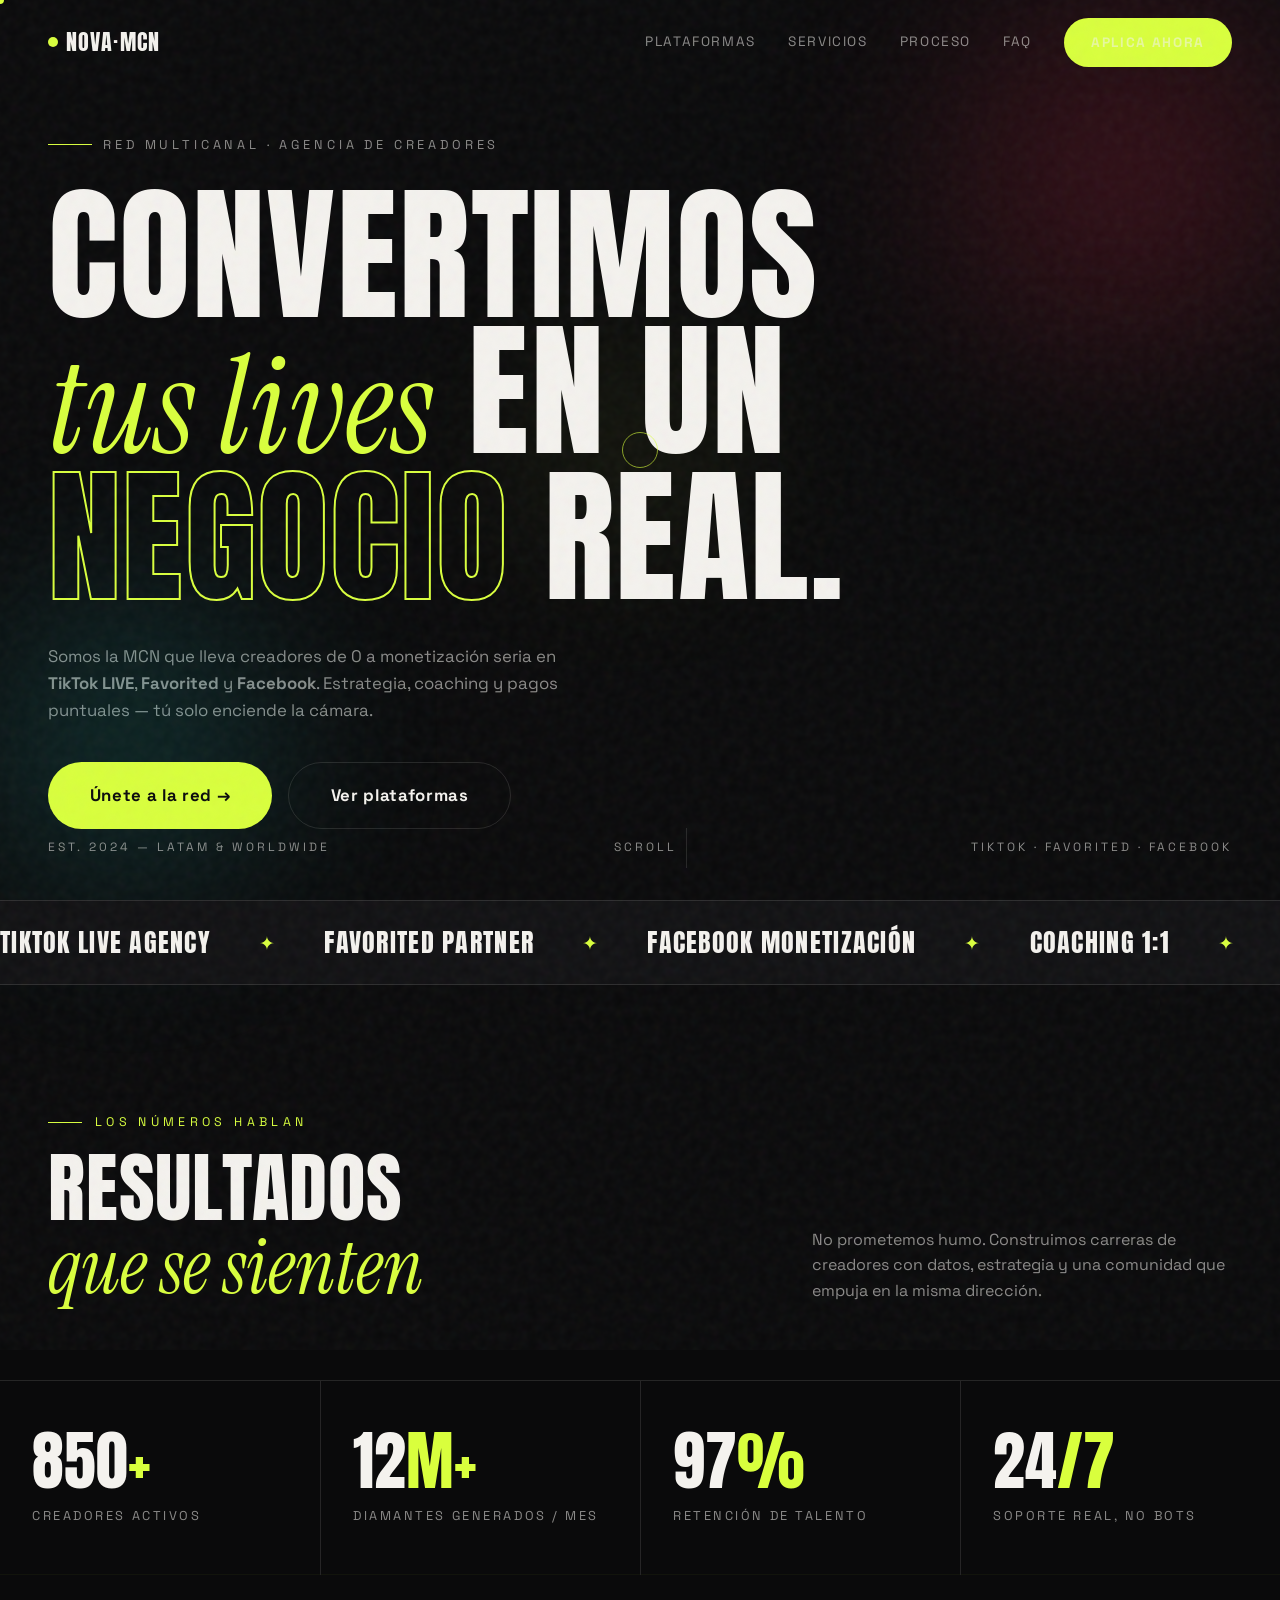
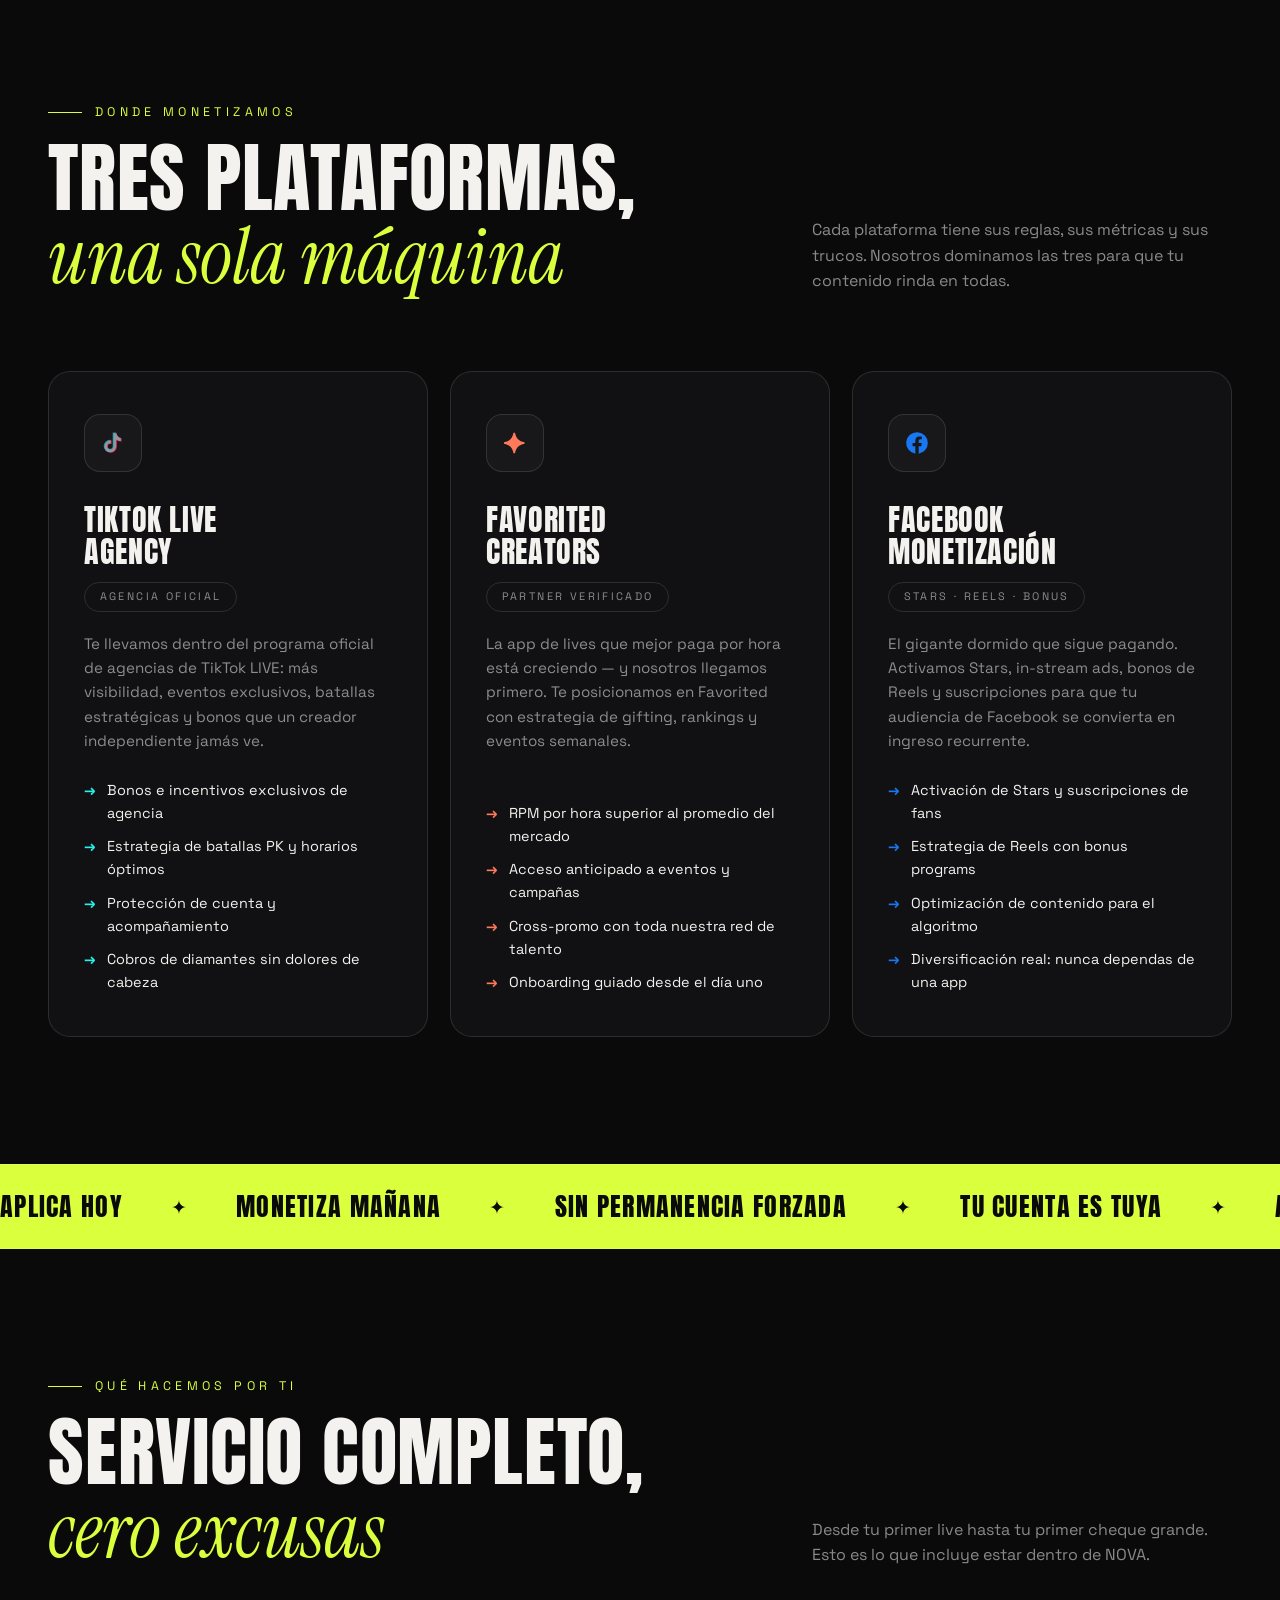
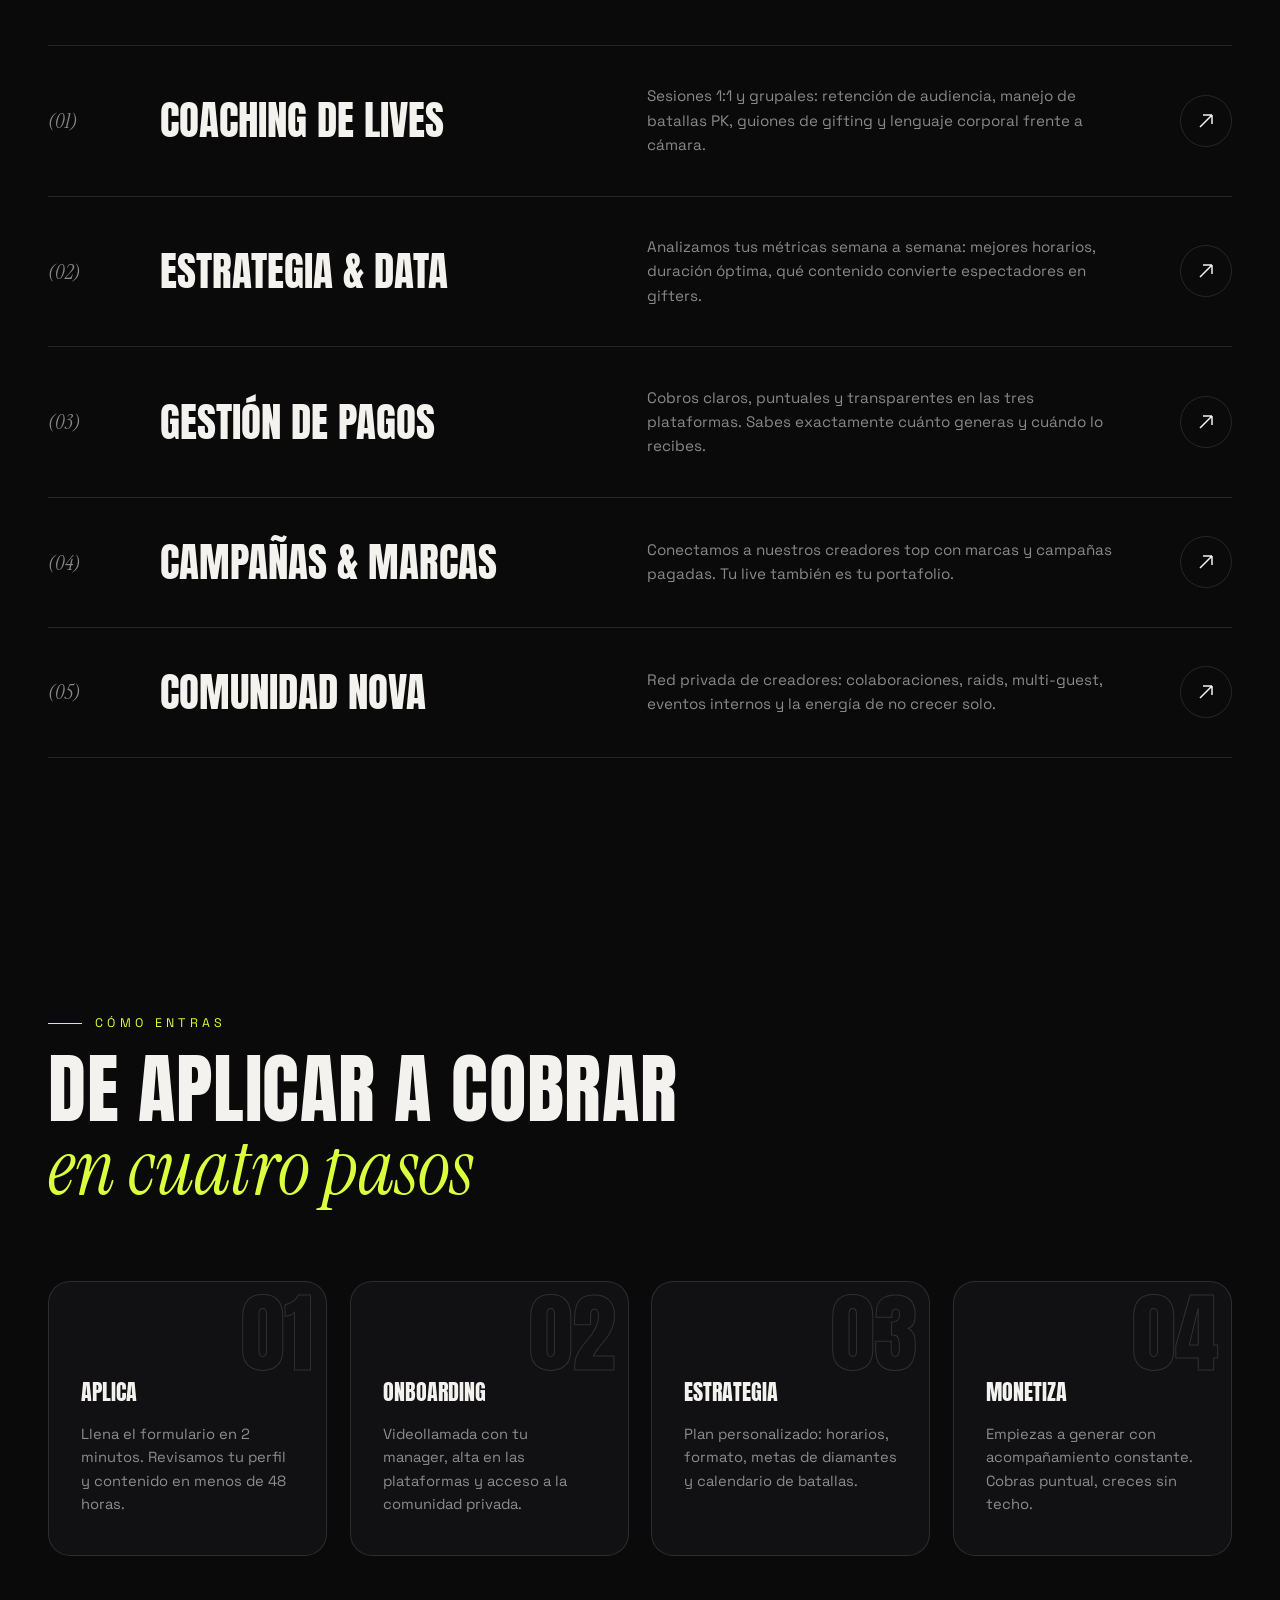
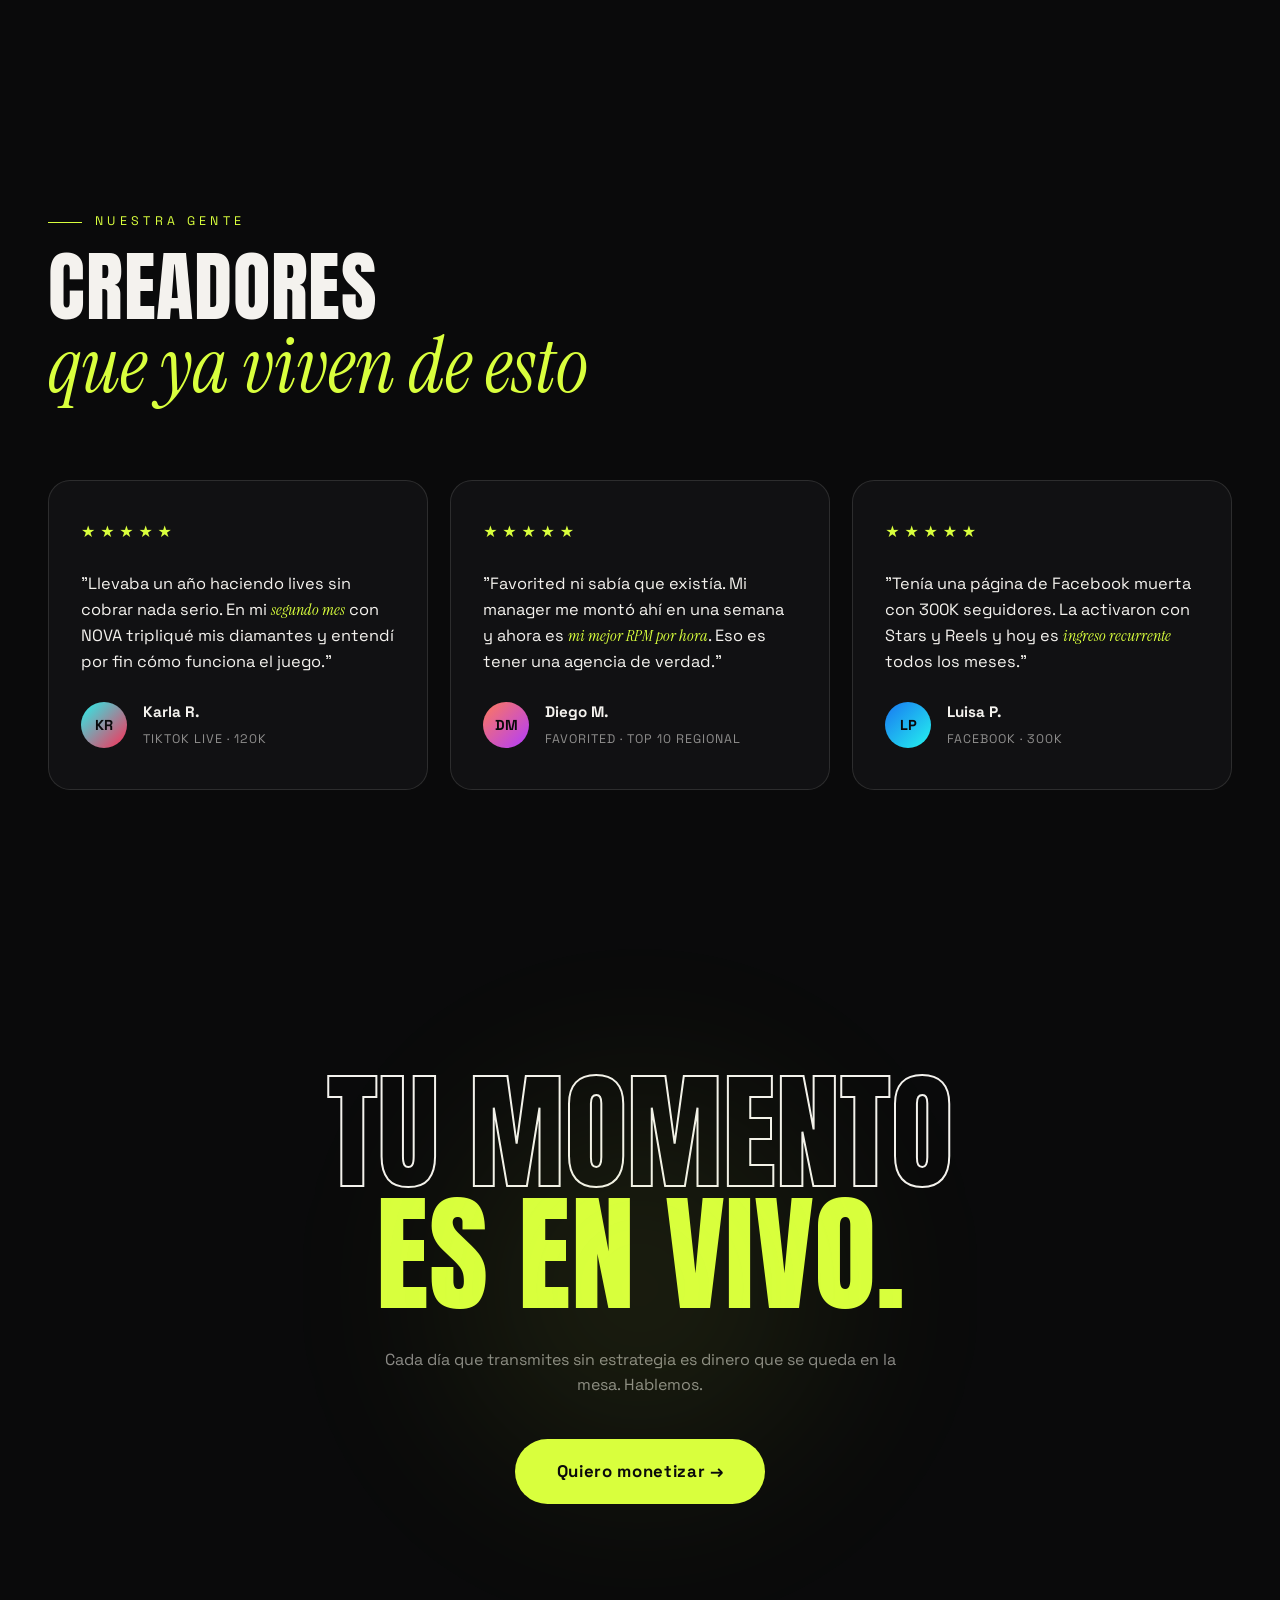
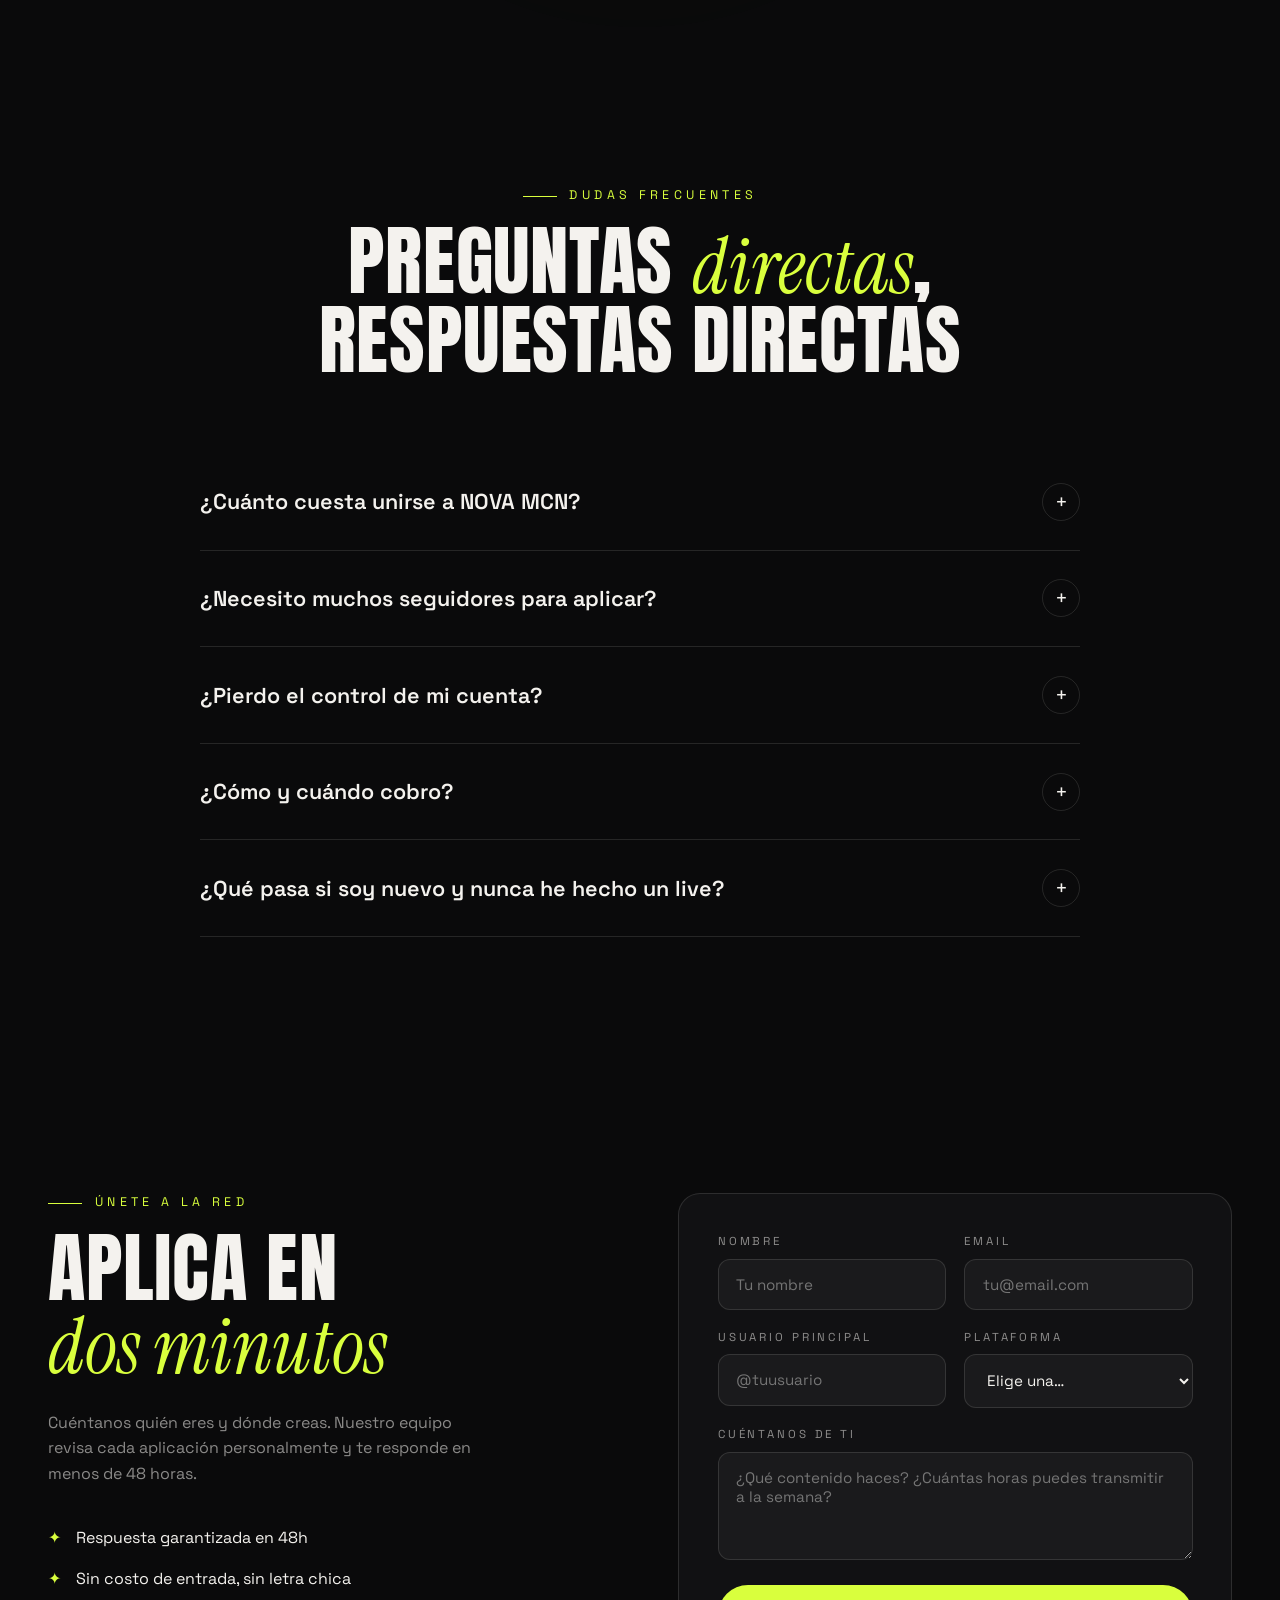
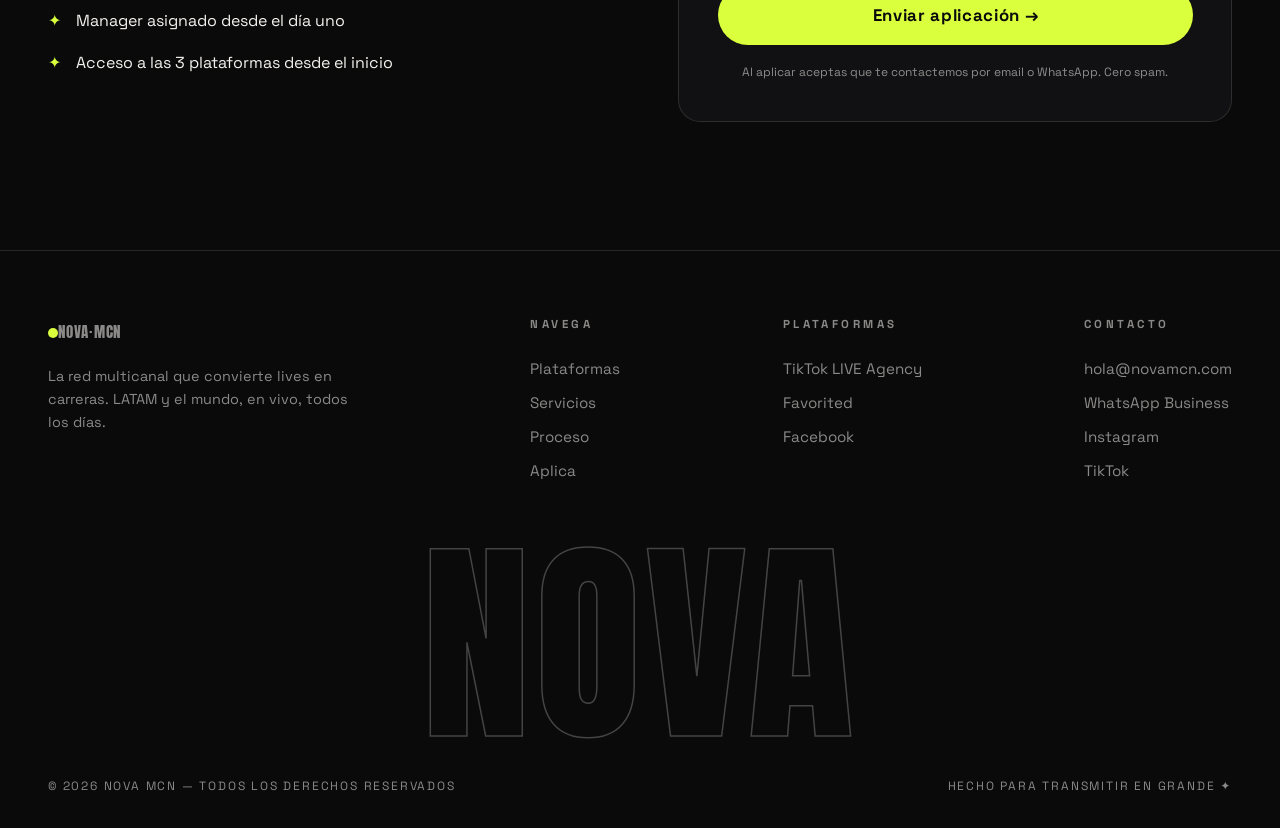
==== index.html @ edc4f26c "Add NOVA MCN landing page (TikTok LIVE Agency, Favorited, Facebook) Single-file animated landing pag" ====
<!DOCTYPE html>
<html lang="es">
<head>
<meta charset="UTF-8">
<meta name="viewport" content="width=device-width, initial-scale=1.0">
<title>NOVA MCN — Agencia de Creadores · TikTok LIVE · Favorited · Facebook</title>
<meta name="description" content="NOVA MCN: la red multicanal que convierte tus LIVES en un negocio real. Partners oficiales de TikTok LIVE Agency, Favorited y Facebook.">
<link rel="preconnect" href="https://fonts.googleapis.com">
<link rel="preconnect" href="https://fonts.gstatic.com" crossorigin>
<link href="https://fonts.googleapis.com/css2?family=Anton&family=Space+Grotesk:wght@300;400;500;600;700&family=Instrument+Serif:ital@0;1&display=swap" rel="stylesheet">
<style>
/* ============================================================
   NOVA MCN — Landing
   Estética inspirada en estudios de diseño premium:
   tipografía masiva, dark mode, acento eléctrico, motion sutil.
   ============================================================ */
:root{
  --bg:#0a0a0b;
  --bg-2:#111113;
  --ink:#f4f2ee;
  --ink-dim:rgba(244,242,238,.55);
  --line:rgba(244,242,238,.12);
  --acid:#d9ff3d;            /* acento principal */
  --tiktok-a:#25f4ee;
  --tiktok-b:#fe2c55;
  --fav-a:#ff7a59;
  --fav-b:#b13bff;
  --fb:#1877f2;
  --display:'Anton',Impact,sans-serif;
  --body:'Space Grotesk',system-ui,sans-serif;
  --serif:'Instrument Serif',Georgia,serif;
  --ease:cubic-bezier(.22,1,.36,1);
}
*{margin:0;padding:0;box-sizing:border-box}
html{scroll-behavior:smooth}
html,body{overscroll-behavior-y:none}
body{
  background:var(--bg);
  color:var(--ink);
  font-family:var(--body);
  line-height:1.6;
  overflow-x:hidden;
  -webkit-font-smoothing:antialiased;
}
::selection{background:var(--acid);color:#0a0a0b}
a{color:inherit;text-decoration:none}
img{max-width:100%;display:block}
button{font-family:inherit;cursor:pointer}

/* ---------- Grano / textura ---------- */
.noise{
  position:fixed;inset:-50%;z-index:9990;pointer-events:none;opacity:.05;
  background-image:url("data:image/svg+xml,%3Csvg viewBox='0 0 250 250' xmlns='http://www.w3.org/2000/svg'%3E%3Cfilter id='n'%3E%3CfeTurbulence type='fractalNoise' baseFrequency='0.75' numOctaves='2' stitchTiles='stitch'/%3E%3C/filter%3E%3Crect width='100%25' height='100%25' filter='url(%23n)'/%3E%3C/svg%3E");
  animation:grain 8s steps(10) infinite;
}
@keyframes grain{
  0%,100%{transform:translate(0,0)}10%{transform:translate(-5%,-10%)}
  30%{transform:translate(3%,-15%)}50%{transform:translate(12%,9%)}
  70%{transform:translate(9%,4%)}90%{transform:translate(-1%,7%)}
}

/* ---------- Cursor ---------- */
.cursor-dot,.cursor-ring{
  position:fixed;top:0;left:0;z-index:9999;pointer-events:none;
  border-radius:50%;transform:translate(-50%,-50%);
}
.cursor-dot{width:8px;height:8px;background:var(--acid)}
.cursor-ring{
  width:36px;height:36px;border:1.5px solid rgba(217,255,61,.6);
  transition:width .3s var(--ease),height .3s var(--ease),background .3s,border .3s;
}
.cursor-ring.is-hover{width:64px;height:64px;background:rgba(217,255,61,.12);border-color:var(--acid)}
@media (hover:none){.cursor-dot,.cursor-ring{display:none}}

/* ---------- Preloader ---------- */
.loader{
  position:fixed;inset:0;z-index:10000;background:var(--bg);
  display:flex;flex-direction:column;justify-content:center;align-items:center;gap:1rem;
  transition:clip-path 1s var(--ease);
  clip-path:inset(0 0 0 0);
}
.loader.done{clip-path:inset(0 0 100% 0)}
.loader__word{
  font-family:var(--display);font-size:clamp(3rem,10vw,8rem);
  letter-spacing:.02em;text-transform:uppercase;display:flex;overflow:hidden;
}
.loader__word span{display:inline-block;transform:translateY(110%);animation:riseUp .8s var(--ease) forwards}
.loader__count{font-size:.85rem;letter-spacing:.35em;color:var(--ink-dim)}
@keyframes riseUp{to{transform:translateY(0)}}

/* ---------- Barra de progreso ---------- */
.progress{position:fixed;top:0;left:0;height:2px;width:0;background:var(--acid);z-index:9998}

/* ---------- Nav ---------- */
.nav{
  position:fixed;top:0;left:0;right:0;z-index:1000;
  display:flex;justify-content:space-between;align-items:center;
  padding:1.1rem clamp(1.25rem,4vw,3rem);
  transition:background .4s,backdrop-filter .4s,border-color .4s, transform .5s var(--ease);
  border-bottom:1px solid transparent;
}
.nav.scrolled{background:rgba(10,10,11,.72);backdrop-filter:blur(14px);border-color:var(--line)}
.nav.hidden{transform:translateY(-100%)}
.nav__logo{font-family:var(--display);font-size:1.4rem;letter-spacing:.05em;display:flex;align-items:center;gap:.5rem}
.nav__logo i{width:10px;height:10px;border-radius:50%;background:var(--acid);display:inline-block;animation:pulse 2s infinite}
@keyframes pulse{0%,100%{box-shadow:0 0 0 0 rgba(217,255,61,.5)}50%{box-shadow:0 0 0 9px rgba(217,255,61,0)}}
.nav__links{display:flex;gap:2rem;align-items:center}
.nav__links a{font-size:.85rem;letter-spacing:.12em;text-transform:uppercase;color:var(--ink-dim);position:relative;transition:color .3s}
.nav__links a::after{content:"";position:absolute;left:0;bottom:-4px;width:100%;height:1px;background:var(--acid);transform:scaleX(0);transform-origin:right;transition:transform .4s var(--ease)}
.nav__links a:hover{color:var(--ink)}
.nav__links a:hover::after{transform:scaleX(1);transform-origin:left}
.btn{
  display:inline-flex;align-items:center;gap:.6rem;
  background:var(--acid);color:#0a0a0b;border:none;border-radius:100px;
  padding:.85rem 1.7rem;font-weight:700;font-size:.9rem;letter-spacing:.04em;
  position:relative;overflow:hidden;transition:transform .3s var(--ease);
  will-change:transform;
}
.btn::before{
  content:"";position:absolute;inset:0;background:#fff;border-radius:100px;
  transform:translateY(101%);transition:transform .45s var(--ease);
}
.btn span{position:relative;z-index:1}
.btn:hover::before{transform:translateY(0)}
.btn--ghost{background:transparent;color:var(--ink);border:1px solid var(--line)}
.btn--ghost::before{background:var(--acid)}
.btn--ghost:hover{color:#0a0a0b}
.btn--ghost:hover span{color:#0a0a0b}
.btn--big{padding:1.2rem 2.6rem;font-size:1.05rem}
@media(max-width:820px){.nav__links a:not(.nav__cta){display:none}}

/* ---------- Hero ---------- */
.hero{
  min-height:100svh;display:flex;flex-direction:column;justify-content:center;
  padding:8rem clamp(1.25rem,4vw,3rem) 4rem;position:relative;
}
.orb{position:absolute;border-radius:50%;filter:blur(90px);opacity:.5;pointer-events:none;will-change:transform}
.orb--1{width:44vw;height:44vw;top:-12%;right:-10%;background:radial-gradient(circle,rgba(254,44,85,.5),transparent 65%)}
.orb--2{width:36vw;height:36vw;bottom:-8%;left:-8%;background:radial-gradient(circle,rgba(37,244,238,.4),transparent 65%)}
.orb--3{width:22vw;height:22vw;top:34%;left:38%;background:radial-gradient(circle,rgba(217,255,61,.28),transparent 65%)}
.hero__tag{
  display:inline-flex;align-items:center;gap:.7rem;font-size:.8rem;letter-spacing:.3em;
  text-transform:uppercase;color:var(--ink-dim);margin-bottom:2rem;
}
.hero__tag::before{content:"";width:44px;height:1px;background:var(--acid)}
.hero h1{
  font-family:var(--display);text-transform:uppercase;line-height:.92;
  font-size:clamp(3.2rem,11.5vw,11rem);letter-spacing:.01em;font-weight:400;
}
.hero h1 .row{display:block;overflow:hidden}
.hero h1 .row>span{display:inline-block;transform:translateY(110%);transition:transform 1.1s var(--ease)}
.hero.in h1 .row>span{transform:translateY(0)}
.hero h1 .accent{
  color:transparent;-webkit-text-stroke:2px var(--acid);
}
.hero h1 .serif{font-family:var(--serif);font-style:italic;text-transform:none;font-size:.92em;letter-spacing:0;color:var(--acid)}
.hero__sub{
  max-width:520px;margin-top:2.4rem;color:var(--ink-dim);font-size:1.05rem;
  opacity:0;transform:translateY(24px);transition:all 1s var(--ease) .6s;
}
.hero.in .hero__sub{opacity:1;transform:none}
.hero__cta{display:flex;gap:1rem;margin-top:2.4rem;flex-wrap:wrap;opacity:0;transform:translateY(24px);transition:all 1s var(--ease) .8s}
.hero.in .hero__cta{opacity:1;transform:none}
.hero__meta{
  position:absolute;bottom:2rem;left:clamp(1.25rem,4vw,3rem);right:clamp(1.25rem,4vw,3rem);
  display:flex;justify-content:space-between;align-items:center;
  font-size:.75rem;letter-spacing:.25em;text-transform:uppercase;color:var(--ink-dim);
}
.scroll-hint{display:flex;align-items:center;gap:.6rem}
.scroll-hint i{width:1px;height:40px;background:var(--line);position:relative;overflow:hidden;display:block}
.scroll-hint i::after{content:"";position:absolute;top:-100%;left:0;width:100%;height:100%;background:var(--acid);animation:drip 1.8s var(--ease) infinite}
@keyframes drip{to{top:100%}}

/* ---------- Marquee ---------- */
.marquee{
  border-top:1px solid var(--line);border-bottom:1px solid var(--line);
  padding:1.3rem 0;overflow:hidden;white-space:nowrap;position:relative;
  background:var(--bg-2);
}
.marquee__track{display:inline-flex;gap:3rem;animation:scrollX 26s linear infinite;will-change:transform}
.marquee:hover .marquee__track{animation-play-state:paused}
.marquee__track span{
  font-family:var(--display);font-size:1.6rem;text-transform:uppercase;letter-spacing:.05em;
  display:inline-flex;align-items:center;gap:3rem;color:var(--ink);
}
.marquee__track span::after{content:"✦";color:var(--acid);font-size:1.2rem}
@keyframes scrollX{to{transform:translateX(-50%)}}
.marquee--reverse .marquee__track{animation-direction:reverse}
.marquee--acid{background:var(--acid)}
.marquee--acid .marquee__track span{color:#0a0a0b}
.marquee--acid .marquee__track span::after{color:#0a0a0b}

/* ---------- Secciones base ---------- */
section{position:relative}
.wrap{max-width:1440px;margin:0 auto;padding:clamp(5rem,10vw,9rem) clamp(1.25rem,4vw,3rem)}
.sec-head{display:flex;justify-content:space-between;align-items:flex-end;gap:2rem;margin-bottom:clamp(3rem,6vw,5rem);flex-wrap:wrap}
.kicker{font-size:.78rem;letter-spacing:.35em;text-transform:uppercase;color:var(--acid);display:flex;align-items:center;gap:.8rem;margin-bottom:1.2rem}
.kicker::before{content:"";width:34px;height:1px;background:var(--acid)}
h2.title{
  font-family:var(--display);text-transform:uppercase;font-weight:400;
  font-size:clamp(2.4rem,6vw,5.5rem);line-height:.95;letter-spacing:.01em;
}
h2.title em{font-family:var(--serif);font-style:italic;text-transform:none;color:var(--acid);letter-spacing:0}
.sec-head p{max-width:420px;color:var(--ink-dim)}

/* Reveal on scroll */
.reveal{opacity:0;transform:translateY(48px);transition:opacity 1s var(--ease),transform 1s var(--ease)}
.reveal.in{opacity:1;transform:none}
.reveal[data-delay="1"]{transition-delay:.12s}
.reveal[data-delay="2"]{transition-delay:.24s}
.reveal[data-delay="3"]{transition-delay:.36s}

/* ---------- Stats ---------- */
.stats{display:grid;grid-template-columns:repeat(4,1fr);border-top:1px solid var(--line)}
.stat{
  padding:3rem 2rem;border-left:1px solid var(--line);position:relative;overflow:hidden;
}
.stat:first-child{border-left:none}
.stat::after{content:"";position:absolute;inset:0;background:rgba(217,255,61,.06);transform:translateY(100%);transition:transform .5s var(--ease)}
.stat:hover::after{transform:none}
.stat__num{font-family:var(--display);font-size:clamp(2.6rem,5vw,4.4rem);line-height:1;color:var(--ink)}
.stat__num b{color:var(--acid);font-weight:400}
.stat__label{margin-top:.8rem;font-size:.8rem;letter-spacing:.2em;text-transform:uppercase;color:var(--ink-dim)}
@media(max-width:900px){.stats{grid-template-columns:repeat(2,1fr)}.stat:nth-child(3){border-left:none}}
@media(max-width:520px){.stats{grid-template-columns:1fr}.stat{border-left:none;border-top:1px solid var(--line)}}

/* ---------- Plataformas ---------- */
.platforms{display:grid;grid-template-columns:repeat(3,1fr);gap:1.4rem}
.pcard{
  position:relative;border:1px solid var(--line);border-radius:22px;overflow:hidden;
  padding:2.6rem 2.2rem;min-height:480px;display:flex;flex-direction:column;
  background:var(--bg-2);
  transition:transform .5s var(--ease),border-color .5s;
  will-change:transform;
}
.pcard:hover{transform:translateY(-10px)}
.pcard__glow{position:absolute;inset:0;opacity:0;transition:opacity .6s;pointer-events:none}
.pcard:hover .pcard__glow{opacity:1}
.pcard--tiktok .pcard__glow{background:
  radial-gradient(600px circle at var(--mx,50%) var(--my,20%),rgba(254,44,85,.22),transparent 45%),
  radial-gradient(500px circle at calc(var(--mx,50%) + 15%) calc(var(--my,20%) + 20%),rgba(37,244,238,.18),transparent 45%)}
.pcard--fav .pcard__glow{background:radial-gradient(600px circle at var(--mx,50%) var(--my,20%),rgba(255,122,89,.22),transparent 45%),
  radial-gradient(500px circle at calc(var(--mx,50%) + 12%) calc(var(--my,20%) + 22%),rgba(177,59,255,.2),transparent 45%)}
.pcard--fb .pcard__glow{background:radial-gradient(600px circle at var(--mx,50%) var(--my,20%),rgba(24,119,242,.28),transparent 50%)}
.pcard--tiktok:hover{border-color:rgba(254,44,85,.5)}
.pcard--fav:hover{border-color:rgba(255,122,89,.5)}
.pcard--fb:hover{border-color:rgba(24,119,242,.6)}
.pcard__icon{
  width:58px;height:58px;border-radius:16px;display:grid;place-items:center;margin-bottom:2rem;
  border:1px solid var(--line);background:rgba(255,255,255,.03);
  transition:transform .5s var(--ease);
}
.pcard:hover .pcard__icon{transform:rotate(-8deg) scale(1.08)}
.pcard__icon svg{width:26px;height:26px}
.pcard h3{font-family:var(--display);font-size:1.9rem;font-weight:400;text-transform:uppercase;letter-spacing:.02em;line-height:1.05}
.pcard__badge{
  display:inline-block;margin-top:.9rem;margin-bottom:1.2rem;font-size:.68rem;letter-spacing:.22em;text-transform:uppercase;
  border:1px solid var(--line);border-radius:100px;padding:.35rem .9rem;color:var(--ink-dim);width:fit-content;
}
.pcard p{color:var(--ink-dim);font-size:.95rem;flex:1}
.pcard ul{list-style:none;margin-top:1.6rem;display:grid;gap:.65rem}
.pcard li{display:flex;gap:.7rem;align-items:baseline;font-size:.9rem}
.pcard li::before{content:"→";color:var(--acid);font-weight:700;flex:none;transition:transform .3s}
.pcard:hover li::before{transform:translateX(4px)}
.pcard--tiktok li::before{color:var(--tiktok-a)}
.pcard--fav li::before{color:var(--fav-a)}
.pcard--fb li::before{color:var(--fb)}
@media(max-width:980px){.platforms{grid-template-columns:1fr}.pcard{min-height:0}}

/* ---------- Servicios (lista tipo estudio) ---------- */
.services{border-top:1px solid var(--line)}
.srow{
  display:grid;grid-template-columns:80px 1fr 1.1fr auto;gap:2rem;align-items:center;
  padding:2.4rem 0;border-bottom:1px solid var(--line);position:relative;
  transition:padding .4s var(--ease);
}
.srow:hover{padding-left:1.4rem}
.srow::before{content:"";position:absolute;left:0;bottom:-1px;height:1px;width:0;background:var(--acid);transition:width .6s var(--ease)}
.srow:hover::before{width:100%}
.srow__idx{font-family:var(--serif);font-style:italic;font-size:1.3rem;color:var(--ink-dim)}
.srow__name{font-family:var(--display);text-transform:uppercase;font-size:clamp(1.5rem,3.2vw,2.6rem);line-height:1;font-weight:400;transition:color .3s}
.srow:hover .srow__name{color:var(--acid)}
.srow__desc{color:var(--ink-dim);font-size:.95rem;max-width:480px}
.srow__arrow{
  width:52px;height:52px;border:1px solid var(--line);border-radius:50%;display:grid;place-items:center;
  transition:background .4s,transform .5s var(--ease);flex:none;
}
.srow:hover .srow__arrow{background:var(--acid);transform:rotate(-45deg)}
.srow:hover .srow__arrow svg path{stroke:#0a0a0b}
@media(max-width:820px){.srow{grid-template-columns:1fr;gap:.7rem}.srow__arrow{display:none}}

/* ---------- Proceso ---------- */
.process{display:grid;grid-template-columns:repeat(4,1fr);gap:1.4rem;counter-reset:step}
.step{
  border:1px solid var(--line);border-radius:22px;padding:2.4rem 2rem;position:relative;overflow:hidden;
  background:var(--bg-2);transition:transform .5s var(--ease),border-color .4s;
}
.step:hover{transform:translateY(-8px);border-color:rgba(217,255,61,.45)}
.step::before{
  counter-increment:step;content:"0" counter(step);
  font-family:var(--display);font-size:5.5rem;line-height:1;
  position:absolute;right:.8rem;top:.4rem;color:transparent;
  -webkit-text-stroke:1px rgba(244,242,238,.14);
  transition:color .4s,-webkit-text-stroke .4s;
}
.step:hover::before{color:rgba(217,255,61,.14);-webkit-text-stroke:1px rgba(217,255,61,.4)}
.step h4{font-family:var(--display);font-weight:400;text-transform:uppercase;font-size:1.35rem;margin:3.4rem 0 .8rem}
.step p{color:var(--ink-dim);font-size:.92rem}
@media(max-width:980px){.process{grid-template-columns:repeat(2,1fr)}}
@media(max-width:560px){.process{grid-template-columns:1fr}}

/* ---------- Testimonios ---------- */
.quotes{display:grid;grid-template-columns:repeat(3,1fr);gap:1.4rem}
.quote{
  border:1px solid var(--line);border-radius:22px;padding:2.4rem 2rem;background:var(--bg-2);
  display:flex;flex-direction:column;gap:1.6rem;transition:transform .5s var(--ease),border-color .4s;
}
.quote:hover{transform:translateY(-8px);border-color:rgba(217,255,61,.4)}
.quote__stars{color:var(--acid);letter-spacing:.3em}
.quote p{font-size:1.02rem;flex:1}
.quote p em{font-family:var(--serif);color:var(--acid)}
.quote__who{display:flex;align-items:center;gap:1rem}
.quote__ava{
  width:46px;height:46px;border-radius:50%;flex:none;
  display:grid;place-items:center;font-weight:700;color:#0a0a0b;font-size:.9rem;
}
.quote__who b{display:block;font-size:.95rem}
.quote__who small{color:var(--ink-dim);font-size:.78rem;letter-spacing:.08em;text-transform:uppercase}
@media(max-width:980px){.quotes{grid-template-columns:1fr}}

/* ---------- CTA gigante ---------- */
.mega-cta{
  text-align:center;padding:clamp(6rem,12vw,11rem) clamp(1.25rem,4vw,3rem);
  position:relative;overflow:hidden;
}
.mega-cta h2{
  font-family:var(--display);text-transform:uppercase;font-weight:400;
  font-size:clamp(3rem,10vw,9.5rem);line-height:.95;
}
.mega-cta h2 .hollow{color:transparent;-webkit-text-stroke:2px var(--ink)}
.mega-cta h2 .acid{color:var(--acid)}
.mega-cta p{max-width:520px;margin:2rem auto 2.6rem;color:var(--ink-dim)}
.mega-cta .orb--cta{width:50vw;height:50vw;top:50%;left:50%;transform:translate(-50%,-50%);opacity:.35;
  background:radial-gradient(circle,rgba(217,255,61,.35),transparent 60%)}

/* ---------- FAQ ---------- */
.faq{max-width:880px;margin:0 auto}
.faq-item{border-bottom:1px solid var(--line)}
.faq-item button{
  width:100%;background:none;border:none;color:var(--ink);
  display:flex;justify-content:space-between;align-items:center;gap:2rem;
  padding:1.8rem 0;text-align:left;font-size:clamp(1.05rem,2vw,1.35rem);font-weight:600;font-family:var(--body);
  transition:color .3s;
}
.faq-item button:hover{color:var(--acid)}
.faq-item .sign{
  width:38px;height:38px;border:1px solid var(--line);border-radius:50%;flex:none;
  display:grid;place-items:center;font-weight:400;font-size:1.3rem;
  transition:transform .5s var(--ease),background .4s,color .4s;
}
.faq-item.open .sign{transform:rotate(135deg);background:var(--acid);color:#0a0a0b;border-color:var(--acid)}
.faq-item .ans{max-height:0;overflow:hidden;transition:max-height .6s var(--ease)}
.faq-item .ans p{color:var(--ink-dim);padding:0 0 1.8rem;max-width:720px}

/* ---------- Formulario ---------- */
.apply{display:grid;grid-template-columns:1fr 1fr;gap:clamp(2rem,6vw,5rem);align-items:start}
.apply__info h2{margin-bottom:1.6rem}
.apply__info p{color:var(--ink-dim);max-width:440px}
.apply__perks{margin-top:2.4rem;display:grid;gap:1rem;list-style:none}
.apply__perks li{display:flex;gap:.9rem;align-items:baseline}
.apply__perks li::before{content:"✦";color:var(--acid);flex:none}
.form{display:grid;gap:1.1rem;border:1px solid var(--line);border-radius:22px;padding:clamp(1.6rem,3vw,2.6rem);background:var(--bg-2)}
.field label{display:block;font-size:.72rem;letter-spacing:.25em;text-transform:uppercase;color:var(--ink-dim);margin-bottom:.5rem}
.field input,.field select,.field textarea{
  width:100%;background:rgba(255,255,255,.04);border:1px solid var(--line);border-radius:12px;
  color:var(--ink);padding:.95rem 1.1rem;font-family:var(--body);font-size:.95rem;outline:none;
  transition:border-color .3s,background .3s;
}
.field input:focus,.field select:focus,.field textarea:focus{border-color:var(--acid);background:rgba(217,255,61,.05)}
.field select option{background:var(--bg-2)}
.form__row{display:grid;grid-template-columns:1fr 1fr;gap:1.1rem}
.form .btn{justify-content:center}
.form__note{font-size:.75rem;color:var(--ink-dim);text-align:center}
@media(max-width:900px){.apply{grid-template-columns:1fr}.form__row{grid-template-columns:1fr}}

/* ---------- Footer ---------- */
footer{border-top:1px solid var(--line);padding:4rem clamp(1.25rem,4vw,3rem) 2rem;overflow:hidden}
.foot-grid{display:flex;justify-content:space-between;gap:3rem;flex-wrap:wrap;margin-bottom:4rem}
.foot-col h5{font-size:.72rem;letter-spacing:.3em;text-transform:uppercase;color:var(--ink-dim);margin-bottom:1.2rem}
.foot-col a{display:block;padding:.3rem 0;color:var(--ink-dim);transition:color .3s,transform .3s;font-size:.95rem}
.foot-col a:hover{color:var(--acid);transform:translateX(6px)}
.foot-word{
  font-family:var(--display);text-transform:uppercase;text-align:center;line-height:.85;
  font-size:clamp(4rem,17vw,17rem);letter-spacing:.02em;user-select:none;
  color:transparent;-webkit-text-stroke:1.5px rgba(244,242,238,.25);
  transition:color .8s,-webkit-text-stroke .8s;cursor:default;
}
.foot-word:hover{color:var(--acid);-webkit-text-stroke:1.5px var(--acid)}
.foot-legal{display:flex;justify-content:space-between;gap:1rem;flex-wrap:wrap;margin-top:2.5rem;font-size:.75rem;letter-spacing:.15em;text-transform:uppercase;color:var(--ink-dim)}

/* accesibilidad: reduce motion */
@media (prefers-reduced-motion:reduce){
  *,*::before,*::after{animation-duration:.001s!important;transition-duration:.001s!important}
  html{scroll-behavior:auto}
}
</style>
</head>
<body>

<div class="noise"></div>
<div class="cursor-dot"></div>
<div class="cursor-ring"></div>
<div class="progress"></div>

<!-- Preloader -->
<div class="loader" id="loader">
  <div class="loader__word" id="loaderWord"></div>
  <div class="loader__count" id="loaderCount">0%</div>
</div>

<!-- ============ NAV ============ -->
<nav class="nav" id="nav">
  <a href="#top" class="nav__logo"><i></i>NOVA·MCN</a>
  <div class="nav__links">
    <a href="#plataformas">Plataformas</a>
    <a href="#servicios">Servicios</a>
    <a href="#proceso">Proceso</a>
    <a href="#faq">FAQ</a>
    <a href="#aplica" class="btn nav__cta"><span>Aplica ahora</span></a>
  </div>
</nav>

<!-- ============ HERO ============ -->
<header class="hero" id="top">
  <div class="orb orb--1" data-parallax="0.06"></div>
  <div class="orb orb--2" data-parallax="0.1"></div>
  <div class="orb orb--3" data-parallax="0.04"></div>

  <span class="hero__tag">Red multicanal · Agencia de creadores</span>
  <h1 id="heroTitle">
    <span class="row"><span>Convertimos</span></span>
    <span class="row"><span><span class="serif">tus lives</span>&nbsp;en un</span></span>
    <span class="row"><span><span class="accent">negocio</span>&nbsp;real.</span></span>
  </h1>
  <p class="hero__sub">
    Somos la MCN que lleva creadores de 0 a monetización seria en
    <strong>TikTok LIVE</strong>, <strong>Favorited</strong> y <strong>Facebook</strong>.
    Estrategia, coaching y pagos puntuales — tú solo enciende la cámara.
  </p>
  <div class="hero__cta">
    <a href="#aplica" class="btn btn--big"><span>Únete a la red →</span></a>
    <a href="#plataformas" class="btn btn--ghost btn--big"><span>Ver plataformas</span></a>
  </div>

  <div class="hero__meta">
    <span>EST. 2024 — LATAM & WORLDWIDE</span>
    <span class="scroll-hint">Scroll <i></i></span>
    <span>TikTok · Favorited · Facebook</span>
  </div>
</header>

<!-- ============ MARQUEE ============ -->
<div class="marquee">
  <div class="marquee__track" data-marquee>
    <span>TikTok LIVE Agency</span><span>Favorited Partner</span><span>Facebook Monetización</span>
    <span>Coaching 1:1</span><span>Pagos puntuales</span><span>Batallas & PK</span>
    <span>TikTok LIVE Agency</span><span>Favorited Partner</span><span>Facebook Monetización</span>
    <span>Coaching 1:1</span><span>Pagos puntuales</span><span>Batallas & PK</span>
  </div>
</div>

<!-- ============ STATS ============ -->
<section>
  <div class="wrap" style="padding-bottom:0">
    <div class="sec-head reveal">
      <div>
        <div class="kicker">Los números hablan</div>
        <h2 class="title">Resultados<br><em>que se sienten</em></h2>
      </div>
      <p>No prometemos humo. Construimos carreras de creadores con datos, estrategia y una comunidad que empuja en la misma dirección.</p>
    </div>
  </div>
  <div class="stats reveal">
    <div class="stat"><div class="stat__num"><span data-count="850">0</span><b>+</b></div><div class="stat__label">Creadores activos</div></div>
    <div class="stat"><div class="stat__num"><span data-count="12">0</span><b>M+</b></div><div class="stat__label">Diamantes generados / mes</div></div>
    <div class="stat"><div class="stat__num"><span data-count="97">0</span><b>%</b></div><div class="stat__label">Retención de talento</div></div>
    <div class="stat"><div class="stat__num"><span data-count="24">0</span><b>/7</b></div><div class="stat__label">Soporte real, no bots</div></div>
  </div>
</section>

<!-- ============ PLATAFORMAS ============ -->
<section id="plataformas">
  <div class="wrap">
    <div class="sec-head reveal">
      <div>
        <div class="kicker">Donde monetizamos</div>
        <h2 class="title">Tres plataformas,<br><em>una sola máquina</em></h2>
      </div>
      <p>Cada plataforma tiene sus reglas, sus métricas y sus trucos. Nosotros dominamos las tres para que tu contenido rinda en todas.</p>
    </div>

    <div class="platforms">
      <!-- TikTok -->
      <article class="pcard pcard--tiktok reveal" data-tilt>
        <div class="pcard__glow"></div>
        <div class="pcard__icon">
          <svg viewBox="0 0 24 24" fill="none"><path d="M16.6 5.82C15.91 5.03 15.5 4 15.5 2.9h-3.1v12.4a2.6 2.6 0 1 1-2.6-2.6c.27 0 .53.04.78.12V9.66a5.8 5.8 0 0 0-.78-.06 5.7 5.7 0 1 0 5.7 5.7V9.35a7.35 7.35 0 0 0 4.3 1.38V7.63a4.3 4.3 0 0 1-3.2-1.8Z" fill="#fe2c55"/><path d="M16.6 5.82C15.91 5.03 15.5 4 15.5 2.9h-3.1v12.4a2.6 2.6 0 1 1-2.6-2.6c.27 0 .53.04.78.12V9.66a5.8 5.8 0 0 0-.78-.06 5.7 5.7 0 1 0 5.7 5.7V9.35a7.35 7.35 0 0 0 4.3 1.38V7.63a4.3 4.3 0 0 1-3.2-1.8Z" fill="#25f4ee" fill-opacity=".55" transform="translate(-.7 -.5)"/></svg>
        </div>
        <h3>TikTok LIVE<br>Agency</h3>
        <span class="pcard__badge">Agencia oficial</span>
        <p>Te llevamos dentro del programa oficial de agencias de TikTok LIVE: más visibilidad, eventos exclusivos, batallas estratégicas y bonos que un creador independiente jamás ve.</p>
        <ul>
          <li>Bonos e incentivos exclusivos de agencia</li>
          <li>Estrategia de batallas PK y horarios óptimos</li>
          <li>Protección de cuenta y acompañamiento</li>
          <li>Cobros de diamantes sin dolores de cabeza</li>
        </ul>
      </article>

      <!-- Favorited -->
      <article class="pcard pcard--fav reveal" data-delay="1" data-tilt>
        <div class="pcard__glow"></div>
        <div class="pcard__icon">
          <svg viewBox="0 0 24 24" fill="none"><path d="M12 2.5c.5 2.6 1.4 4.6 2.8 6 1.4 1.4 3.4 2.3 6 2.8v1.4c-2.6.5-4.6 1.4-6 2.8-1.4 1.4-2.3 3.4-2.8 6h-1.4c-.5-2.6-1.4-4.6-2.8-6-1.4-1.4-3.4-2.3-6-2.8v-1.4c2.6-.5 4.6-1.4 6-2.8 1.4-1.4 2.3-3.4 2.8-6h1.4Z" fill="url(#favg)"/><defs><linearGradient id="favg" x1="2" y1="2" x2="22" y2="22"><stop stop-color="#ff7a59"/><stop offset="1" stop-color="#b13bff"/></linearGradient></defs></svg>
        </div>
        <h3>Favorited<br>Creators</h3>
        <span class="pcard__badge">Partner verificado</span>
        <p>La app de lives que mejor paga por hora está creciendo — y nosotros llegamos primero. Te posicionamos en Favorited con estrategia de gifting, rankings y eventos semanales.</p>
        <ul>
          <li>RPM por hora superior al promedio del mercado</li>
          <li>Acceso anticipado a eventos y campañas</li>
          <li>Cross-promo con toda nuestra red de talento</li>
          <li>Onboarding guiado desde el día uno</li>
        </ul>
      </article>

      <!-- Facebook -->
      <article class="pcard pcard--fb reveal" data-delay="2" data-tilt>
        <div class="pcard__glow"></div>
        <div class="pcard__icon">
          <svg viewBox="0 0 24 24" fill="none"><path d="M22 12a10 10 0 1 0-11.56 9.88v-6.99H7.9V12h2.54V9.8c0-2.5 1.5-3.9 3.77-3.9 1.1 0 2.24.2 2.24.2v2.46H15.2c-1.24 0-1.63.77-1.63 1.56V12h2.78l-.44 2.89h-2.34v6.99A10 10 0 0 0 22 12Z" fill="#1877f2"/></svg>
        </div>
        <h3>Facebook<br>Monetización</h3>
        <span class="pcard__badge">Stars · Reels · Bonus</span>
        <p>El gigante dormido que sigue pagando. Activamos Stars, in-stream ads, bonos de Reels y suscripciones para que tu audiencia de Facebook se convierta en ingreso recurrente.</p>
        <ul>
          <li>Activación de Stars y suscripciones de fans</li>
          <li>Estrategia de Reels con bonus programs</li>
          <li>Optimización de contenido para el algoritmo</li>
          <li>Diversificación real: nunca dependas de una app</li>
        </ul>
      </article>
    </div>
  </div>
</section>

<!-- ============ MARQUEE ACID ============ -->
<div class="marquee marquee--acid marquee--reverse">
  <div class="marquee__track" data-marquee>
    <span>Aplica hoy</span><span>Monetiza mañana</span><span>Sin permanencia forzada</span><span>Tu cuenta es tuya</span>
    <span>Aplica hoy</span><span>Monetiza mañana</span><span>Sin permanencia forzada</span><span>Tu cuenta es tuya</span>
  </div>
</div>

<!-- ============ SERVICIOS ============ -->
<section id="servicios">
  <div class="wrap">
    <div class="sec-head reveal">
      <div>
        <div class="kicker">Qué hacemos por ti</div>
        <h2 class="title">Servicio completo,<br><em>cero excusas</em></h2>
      </div>
      <p>Desde tu primer live hasta tu primer cheque grande. Esto es lo que incluye estar dentro de NOVA.</p>
    </div>

    <div class="services">
      <div class="srow reveal">
        <span class="srow__idx">(01)</span>
        <h3 class="srow__name">Coaching de Lives</h3>
        <p class="srow__desc">Sesiones 1:1 y grupales: retención de audiencia, manejo de batallas PK, guiones de gifting y lenguaje corporal frente a cámara.</p>
        <span class="srow__arrow"><svg width="18" height="18" viewBox="0 0 18 18" fill="none"><path d="M3 15L15 3M15 3H6M15 3v9" stroke="#f4f2ee" stroke-width="1.5"/></svg></span>
      </div>
      <div class="srow reveal">
        <span class="srow__idx">(02)</span>
        <h3 class="srow__name">Estrategia & Data</h3>
        <p class="srow__desc">Analizamos tus métricas semana a semana: mejores horarios, duración óptima, qué contenido convierte espectadores en gifters.</p>
        <span class="srow__arrow"><svg width="18" height="18" viewBox="0 0 18 18" fill="none"><path d="M3 15L15 3M15 3H6M15 3v9" stroke="#f4f2ee" stroke-width="1.5"/></svg></span>
      </div>
      <div class="srow reveal">
        <span class="srow__idx">(03)</span>
        <h3 class="srow__name">Gestión de pagos</h3>
        <p class="srow__desc">Cobros claros, puntuales y transparentes en las tres plataformas. Sabes exactamente cuánto generas y cuándo lo recibes.</p>
        <span class="srow__arrow"><svg width="18" height="18" viewBox="0 0 18 18" fill="none"><path d="M3 15L15 3M15 3H6M15 3v9" stroke="#f4f2ee" stroke-width="1.5"/></svg></span>
      </div>
      <div class="srow reveal">
        <span class="srow__idx">(04)</span>
        <h3 class="srow__name">Campañas & Marcas</h3>
        <p class="srow__desc">Conectamos a nuestros creadores top con marcas y campañas pagadas. Tu live también es tu portafolio.</p>
        <span class="srow__arrow"><svg width="18" height="18" viewBox="0 0 18 18" fill="none"><path d="M3 15L15 3M15 3H6M15 3v9" stroke="#f4f2ee" stroke-width="1.5"/></svg></span>
      </div>
      <div class="srow reveal">
        <span class="srow__idx">(05)</span>
        <h3 class="srow__name">Comunidad NOVA</h3>
        <p class="srow__desc">Red privada de creadores: colaboraciones, raids, multi-guest, eventos internos y la energía de no crecer solo.</p>
        <span class="srow__arrow"><svg width="18" height="18" viewBox="0 0 18 18" fill="none"><path d="M3 15L15 3M15 3H6M15 3v9" stroke="#f4f2ee" stroke-width="1.5"/></svg></span>
      </div>
    </div>
  </div>
</section>

<!-- ============ PROCESO ============ -->
<section id="proceso">
  <div class="wrap">
    <div class="sec-head reveal">
      <div>
        <div class="kicker">Cómo entras</div>
        <h2 class="title">De aplicar a cobrar<br><em>en cuatro pasos</em></h2>
      </div>
    </div>
    <div class="process">
      <div class="step reveal"><h4>Aplica</h4><p>Llena el formulario en 2 minutos. Revisamos tu perfil y contenido en menos de 48 horas.</p></div>
      <div class="step reveal" data-delay="1"><h4>Onboarding</h4><p>Videollamada con tu manager, alta en las plataformas y acceso a la comunidad privada.</p></div>
      <div class="step reveal" data-delay="2"><h4>Estrategia</h4><p>Plan personalizado: horarios, formato, metas de diamantes y calendario de batallas.</p></div>
      <div class="step reveal" data-delay="3"><h4>Monetiza</h4><p>Empiezas a generar con acompañamiento constante. Cobras puntual, creces sin techo.</p></div>
    </div>
  </div>
</section>

<!-- ============ TESTIMONIOS ============ -->
<section>
  <div class="wrap">
    <div class="sec-head reveal">
      <div>
        <div class="kicker">Nuestra gente</div>
        <h2 class="title">Creadores<br><em>que ya viven de esto</em></h2>
      </div>
    </div>
    <div class="quotes">
      <figure class="quote reveal">
        <span class="quote__stars">★★★★★</span>
        <p>"Llevaba un año haciendo lives sin cobrar nada serio. En mi <em>segundo mes</em> con NOVA tripliqué mis diamantes y entendí por fin cómo funciona el juego."</p>
        <figcaption class="quote__who">
          <span class="quote__ava" style="background:linear-gradient(135deg,#25f4ee,#fe2c55)">KR</span>
          <span><b>Karla R.</b><small>TikTok LIVE · 120K</small></span>
        </figcaption>
      </figure>
      <figure class="quote reveal" data-delay="1">
        <span class="quote__stars">★★★★★</span>
        <p>"Favorited ni sabía que existía. Mi manager me montó ahí en una semana y ahora es <em>mi mejor RPM por hora</em>. Eso es tener una agencia de verdad."</p>
        <figcaption class="quote__who">
          <span class="quote__ava" style="background:linear-gradient(135deg,#ff7a59,#b13bff)">DM</span>
          <span><b>Diego M.</b><small>Favorited · Top 10 regional</small></span>
        </figcaption>
      </figure>
      <figure class="quote reveal" data-delay="2">
        <span class="quote__stars">★★★★★</span>
        <p>"Tenía una página de Facebook muerta con 300K seguidores. La activaron con Stars y Reels y hoy es <em>ingreso recurrente</em> todos los meses."</p>
        <figcaption class="quote__who">
          <span class="quote__ava" style="background:linear-gradient(135deg,#1877f2,#25f4ee)">LP</span>
          <span><b>Luisa P.</b><small>Facebook · 300K</small></span>
        </figcaption>
      </figure>
    </div>
  </div>
</section>

<!-- ============ MEGA CTA ============ -->
<section class="mega-cta">
  <div class="orb orb--cta"></div>
  <h2 class="reveal">
    <span class="hollow">Tu momento</span><br>
    <span class="acid">es en vivo.</span>
  </h2>
  <p class="reveal" data-delay="1">Cada día que transmites sin estrategia es dinero que se queda en la mesa. Hablemos.</p>
  <a href="#aplica" class="btn btn--big reveal" data-delay="2"><span>Quiero monetizar →</span></a>
</section>

<!-- ============ FAQ ============ -->
<section id="faq">
  <div class="wrap">
    <div class="sec-head reveal" style="justify-content:center;text-align:center">
      <div style="margin:0 auto">
        <div class="kicker" style="justify-content:center">Dudas frecuentes</div>
        <h2 class="title">Preguntas <em>directas</em>,<br>respuestas directas</h2>
      </div>
    </div>
    <div class="faq">
      <div class="faq-item reveal">
        <button type="button">¿Cuánto cuesta unirse a NOVA MCN?<span class="sign">+</span></button>
        <div class="ans"><p>Nada. No cobramos cuotas de entrada ni mensualidades. Nuestra comisión sale de los incentivos de agencia que las plataformas nos pagan por desarrollarte — cuando tú ganas, nosotros ganamos. Nunca al revés.</p></div>
      </div>
      <div class="faq-item reveal">
        <button type="button">¿Necesito muchos seguidores para aplicar?<span class="sign">+</span></button>
        <div class="ans"><p>No. Valoramos más la constancia y el carisma que el número de seguidores. Tenemos creadores que entraron con 500 seguidores y hoy viven de sus lives. Si transmites con disciplina, te queremos ver.</p></div>
      </div>
      <div class="faq-item reveal">
        <button type="button">¿Pierdo el control de mi cuenta?<span class="sign">+</span></button>
        <div class="ans"><p>Jamás. Tu cuenta, tu contenido y tu audiencia son tuyos siempre. Nosotros somos tu equipo de estrategia y gestión, no los dueños de tu carrera. Y si algún día quieres salir, el proceso es claro y sin ataduras raras.</p></div>
      </div>
      <div class="faq-item reveal">
        <button type="button">¿Cómo y cuándo cobro?<span class="sign">+</span></button>
        <div class="ans"><p>Cada plataforma tiene su ciclo de pago (TikTok, Favorited y Facebook pagan por separado). Te damos visibilidad total de tus números y te acompañamos en la configuración de cobros para que recibas tu dinero puntual, sin sorpresas.</p></div>
      </div>
      <div class="faq-item reveal">
        <button type="button">¿Qué pasa si soy nuevo y nunca he hecho un live?<span class="sign">+</span></button>
        <div class="ans"><p>Perfecto: no traes vicios. Nuestro programa de onboarding está diseñado para llevarte de cero a tu primera transmisión monetizada con coaching, plantillas y acompañamiento en tus primeros lives.</p></div>
      </div>
    </div>
  </div>
</section>

<!-- ============ APLICA ============ -->
<section id="aplica">
  <div class="wrap">
    <div class="apply">
      <div class="apply__info reveal">
        <div class="kicker">Únete a la red</div>
        <h2 class="title">Aplica en<br><em>dos minutos</em></h2>
        <p>Cuéntanos quién eres y dónde creas. Nuestro equipo revisa cada aplicación personalmente y te responde en menos de 48 horas.</p>
        <ul class="apply__perks">
          <li>Respuesta garantizada en 48h</li>
          <li>Sin costo de entrada, sin letra chica</li>
          <li>Manager asignado desde el día uno</li>
          <li>Acceso a las 3 plataformas desde el inicio</li>
        </ul>
      </div>
      <form class="form reveal" data-delay="1" id="applyForm">
        <div class="form__row">
          <div class="field"><label for="f-name">Nombre</label><input id="f-name" type="text" placeholder="Tu nombre" required></div>
          <div class="field"><label for="f-mail">Email</label><input id="f-mail" type="email" placeholder="tu@email.com" required></div>
        </div>
        <div class="form__row">
          <div class="field"><label for="f-user">Usuario principal</label><input id="f-user" type="text" placeholder="@tuusuario" required></div>
          <div class="field">
            <label for="f-plat">Plataforma</label>
            <select id="f-plat" required>
              <option value="">Elige una…</option>
              <option>TikTok LIVE</option>
              <option>Favorited</option>
              <option>Facebook</option>
              <option>Varias / todas</option>
            </select>
          </div>
        </div>
        <div class="field"><label for="f-msg">Cuéntanos de ti</label><textarea id="f-msg" rows="4" placeholder="¿Qué contenido haces? ¿Cuántas horas puedes transmitir a la semana?"></textarea></div>
        <button class="btn btn--big" type="submit"><span id="submitLabel">Enviar aplicación →</span></button>
        <span class="form__note">Al aplicar aceptas que te contactemos por email o WhatsApp. Cero spam.</span>
      </form>
    </div>
  </div>
</section>

<!-- ============ FOOTER ============ -->
<footer>
  <div class="foot-grid">
    <div class="foot-col" style="max-width:320px">
      <a href="#top" class="nav__logo" style="margin-bottom:1rem"><i></i>NOVA·MCN</a>
      <p style="color:var(--ink-dim);font-size:.9rem;margin-top:1rem">La red multicanal que convierte lives en carreras. LATAM y el mundo, en vivo, todos los días.</p>
    </div>
    <div class="foot-col">
      <h5>Navega</h5>
      <a href="#plataformas">Plataformas</a>
      <a href="#servicios">Servicios</a>
      <a href="#proceso">Proceso</a>
      <a href="#aplica">Aplica</a>
    </div>
    <div class="foot-col">
      <h5>Plataformas</h5>
      <a href="#plataformas">TikTok LIVE Agency</a>
      <a href="#plataformas">Favorited</a>
      <a href="#plataformas">Facebook</a>
    </div>
    <div class="foot-col">
      <h5>Contacto</h5>
      <a href="mailto:hola@novamcn.com">hola@novamcn.com</a>
      <a href="#">WhatsApp Business</a>
      <a href="#">Instagram</a>
      <a href="#">TikTok</a>
    </div>
  </div>
  <div class="foot-word" title="NOVA MCN">NOVA</div>
  <div class="foot-legal">
    <span>© 2026 NOVA MCN — Todos los derechos reservados</span>
    <span>Hecho para transmitir en grande ✦</span>
  </div>
</footer>

<script>
/* ============================================================
   Motion & interacción
   ============================================================ */
(function(){
  const reduced = matchMedia('(prefers-reduced-motion: reduce)').matches;

  /* ---------- Preloader ---------- */
  const loader = document.getElementById('loader');
  const word = document.getElementById('loaderWord');
  const count = document.getElementById('loaderCount');
  'NOVA·MCN'.split('').forEach((ch,i)=>{
    const s = document.createElement('span');
    s.textContent = ch;
    s.style.animationDelay = (i*0.055)+'s';
    word.appendChild(s);
  });
  let p = 0;
  const tick = setInterval(()=>{
    p = Math.min(100, p + Math.ceil(Math.random()*14));
    count.textContent = p + '%';
    if(p >= 100){
      clearInterval(tick);
      setTimeout(()=>{
        loader.classList.add('done');
        document.querySelector('.hero').classList.add('in');
        setTimeout(()=>loader.remove(), 1100);
      }, 250);
    }
  }, reduced ? 1 : 90);

  /* ---------- Cursor ---------- */
  const dot = document.querySelector('.cursor-dot');
  const ring = document.querySelector('.cursor-ring');
  let mx=innerWidth/2, my=innerHeight/2, rx=mx, ry=my;
  addEventListener('mousemove', e=>{
    mx=e.clientX; my=e.clientY;
    dot.style.left=mx+'px'; dot.style.top=my+'px';
  });
  (function followRing(){
    rx += (mx-rx)*0.16; ry += (my-ry)*0.16;
    ring.style.left=rx+'px'; ring.style.top=ry+'px';
    requestAnimationFrame(followRing);
  })();
  document.querySelectorAll('a,button,.pcard,.srow,.faq-item button').forEach(el=>{
    el.addEventListener('mouseenter',()=>ring.classList.add('is-hover'));
    el.addEventListener('mouseleave',()=>ring.classList.remove('is-hover'));
  });

  /* ---------- Nav: fondo + auto-hide ---------- */
  const nav = document.getElementById('nav');
  const progress = document.querySelector('.progress');
  let lastY = 0;
  addEventListener('scroll', ()=>{
    const y = scrollY;
    nav.classList.toggle('scrolled', y > 40);
    nav.classList.toggle('hidden', y > 500 && y > lastY);
    lastY = y;
    const h = document.documentElement.scrollHeight - innerHeight;
    progress.style.width = (h ? (y/h)*100 : 0) + '%';
    /* parallax de orbes */
    if(!reduced){
      document.querySelectorAll('[data-parallax]').forEach(o=>{
        o.style.transform = 'translateY(' + (y * parseFloat(o.dataset.parallax) * -1) + 'px)';
      });
    }
  }, {passive:true});

  /* ---------- Reveal on scroll ---------- */
  const io = new IntersectionObserver(entries=>{
    entries.forEach(en=>{
      if(en.isIntersecting){ en.target.classList.add('in'); io.unobserve(en.target); }
    });
  }, {threshold:0.12, rootMargin:'0px 0px -40px 0px'});
  document.querySelectorAll('.reveal').forEach(el=>io.observe(el));

  /* ---------- Contadores ---------- */
  const cio = new IntersectionObserver(entries=>{
    entries.forEach(en=>{
      if(!en.isIntersecting) return;
      cio.unobserve(en.target);
      const el = en.target, target = +el.dataset.count, dur = 1600, t0 = performance.now();
      (function step(t){
        const k = Math.min(1,(t-t0)/dur), e = 1-Math.pow(1-k,4);
        el.textContent = Math.round(target*e).toLocaleString('es');
        if(k<1) requestAnimationFrame(step);
      })(t0);
    });
  }, {threshold:0.6});
  document.querySelectorAll('[data-count]').forEach(el=>cio.observe(el));

  /* ---------- Tilt + glow que sigue el mouse ---------- */
  if(!reduced && matchMedia('(hover:hover)').matches){
    document.querySelectorAll('[data-tilt]').forEach(card=>{
      card.addEventListener('mousemove', e=>{
        const r = card.getBoundingClientRect();
        const x = (e.clientX - r.left)/r.width, y = (e.clientY - r.top)/r.height;
        card.style.setProperty('--mx', (x*100)+'%');
        card.style.setProperty('--my', (y*100)+'%');
        card.style.transform = 'translateY(-10px) rotateX('+((0.5-y)*6)+'deg) rotateY('+((x-0.5)*6)+'deg)';
        card.style.transformStyle='preserve-3d';
      });
      card.addEventListener('mouseleave', ()=>{ card.style.transform=''; });
    });
  }

  /* ---------- FAQ acordeón ---------- */
  document.querySelectorAll('.faq-item').forEach(item=>{
    const btn = item.querySelector('button');
    const ans = item.querySelector('.ans');
    btn.addEventListener('click', ()=>{
      const open = item.classList.contains('open');
      document.querySelectorAll('.faq-item.open').forEach(o=>{
        o.classList.remove('open'); o.querySelector('.ans').style.maxHeight = null;
      });
      if(!open){
        item.classList.add('open');
        ans.style.maxHeight = ans.scrollHeight + 'px';
      }
    });
  });

  /* ---------- Formulario (demo sin backend) ---------- */
  document.getElementById('applyForm').addEventListener('submit', e=>{
    e.preventDefault();
    const label = document.getElementById('submitLabel');
    label.textContent = '✓ ¡Aplicación recibida!';
    setTimeout(()=>{ label.textContent = 'Enviar aplicación →'; e.target.reset(); }, 3500);
  });

  /* ---------- Botones magnéticos ---------- */
  if(!reduced && matchMedia('(hover:hover)').matches){
    document.querySelectorAll('.btn').forEach(btn=>{
      btn.addEventListener('mousemove', e=>{
        const r = btn.getBoundingClientRect();
        btn.style.transform = 'translate(' + (e.clientX-r.left-r.width/2)*0.18 + 'px,' + (e.clientY-r.top-r.height/2)*0.3 + 'px)';
      });
      btn.addEventListener('mouseleave', ()=>{ btn.style.transform=''; });
    });
  }
})();
</script>
</body>
</html>
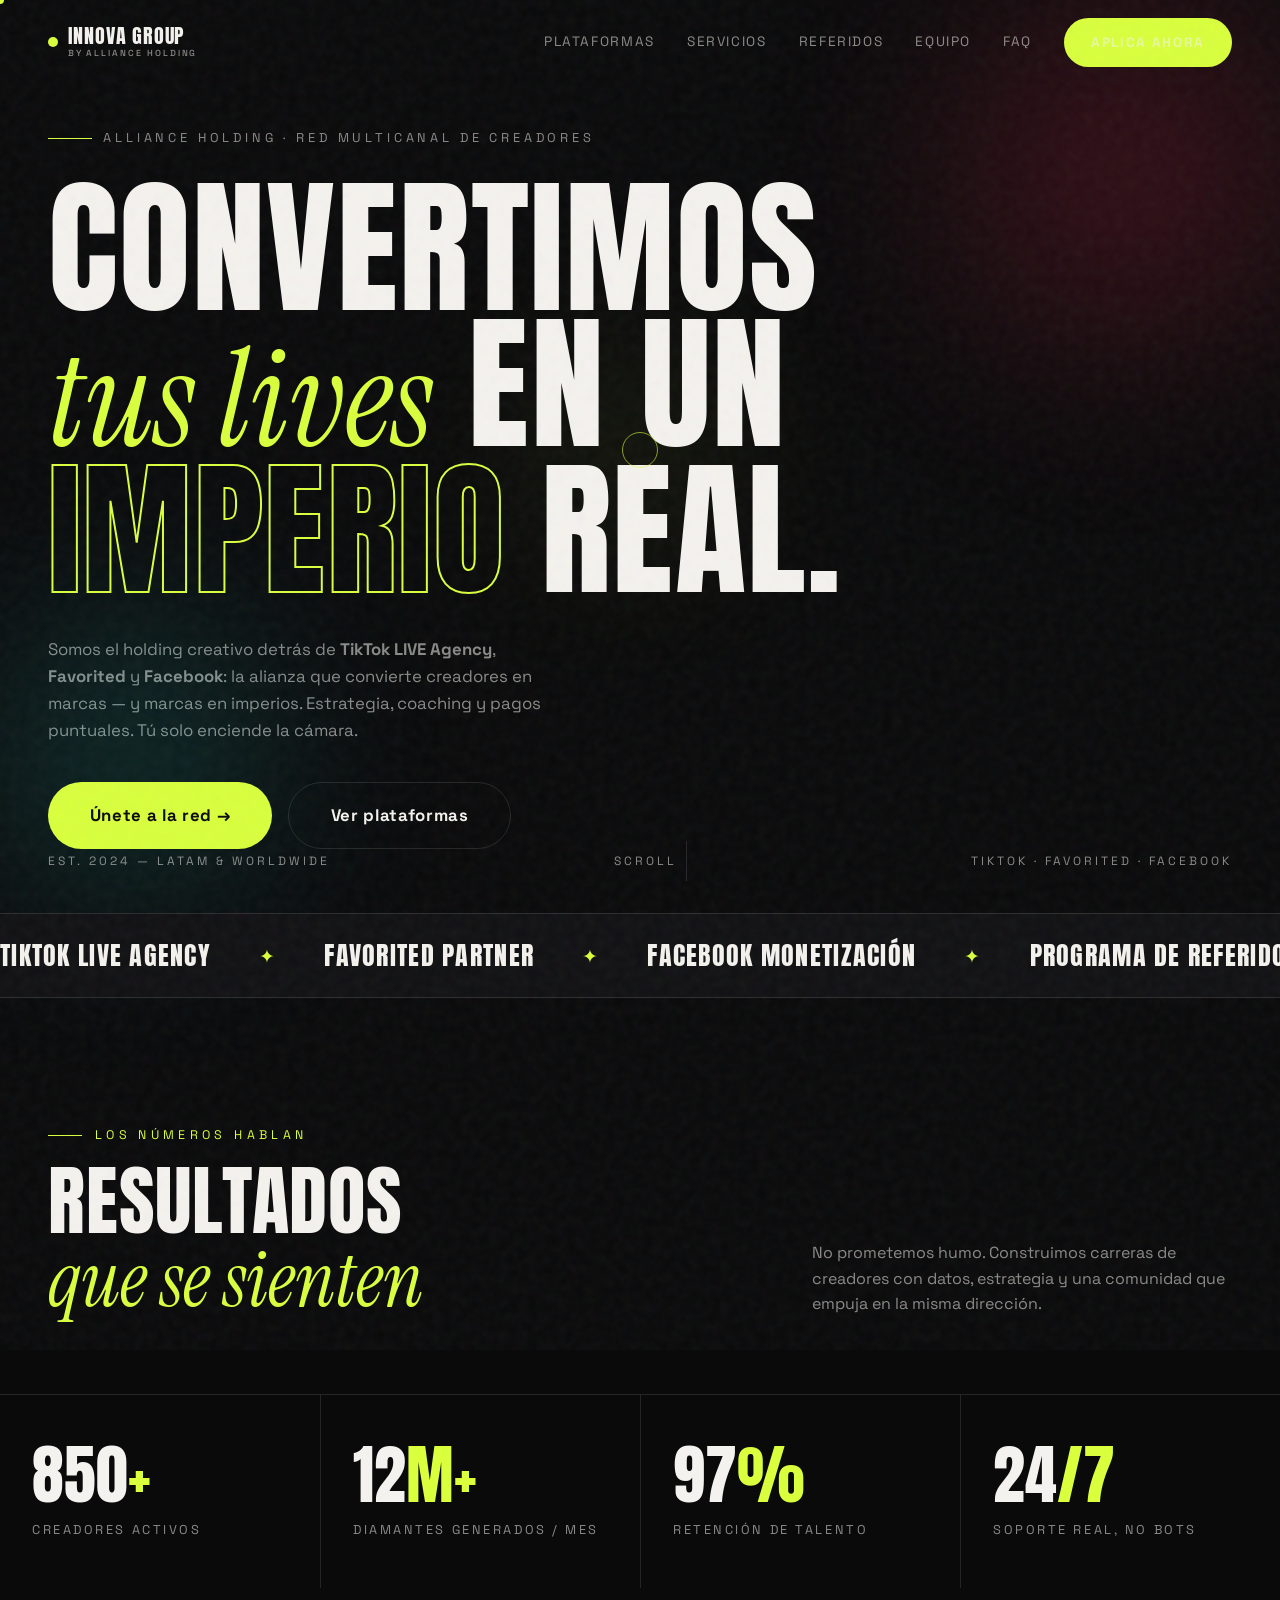
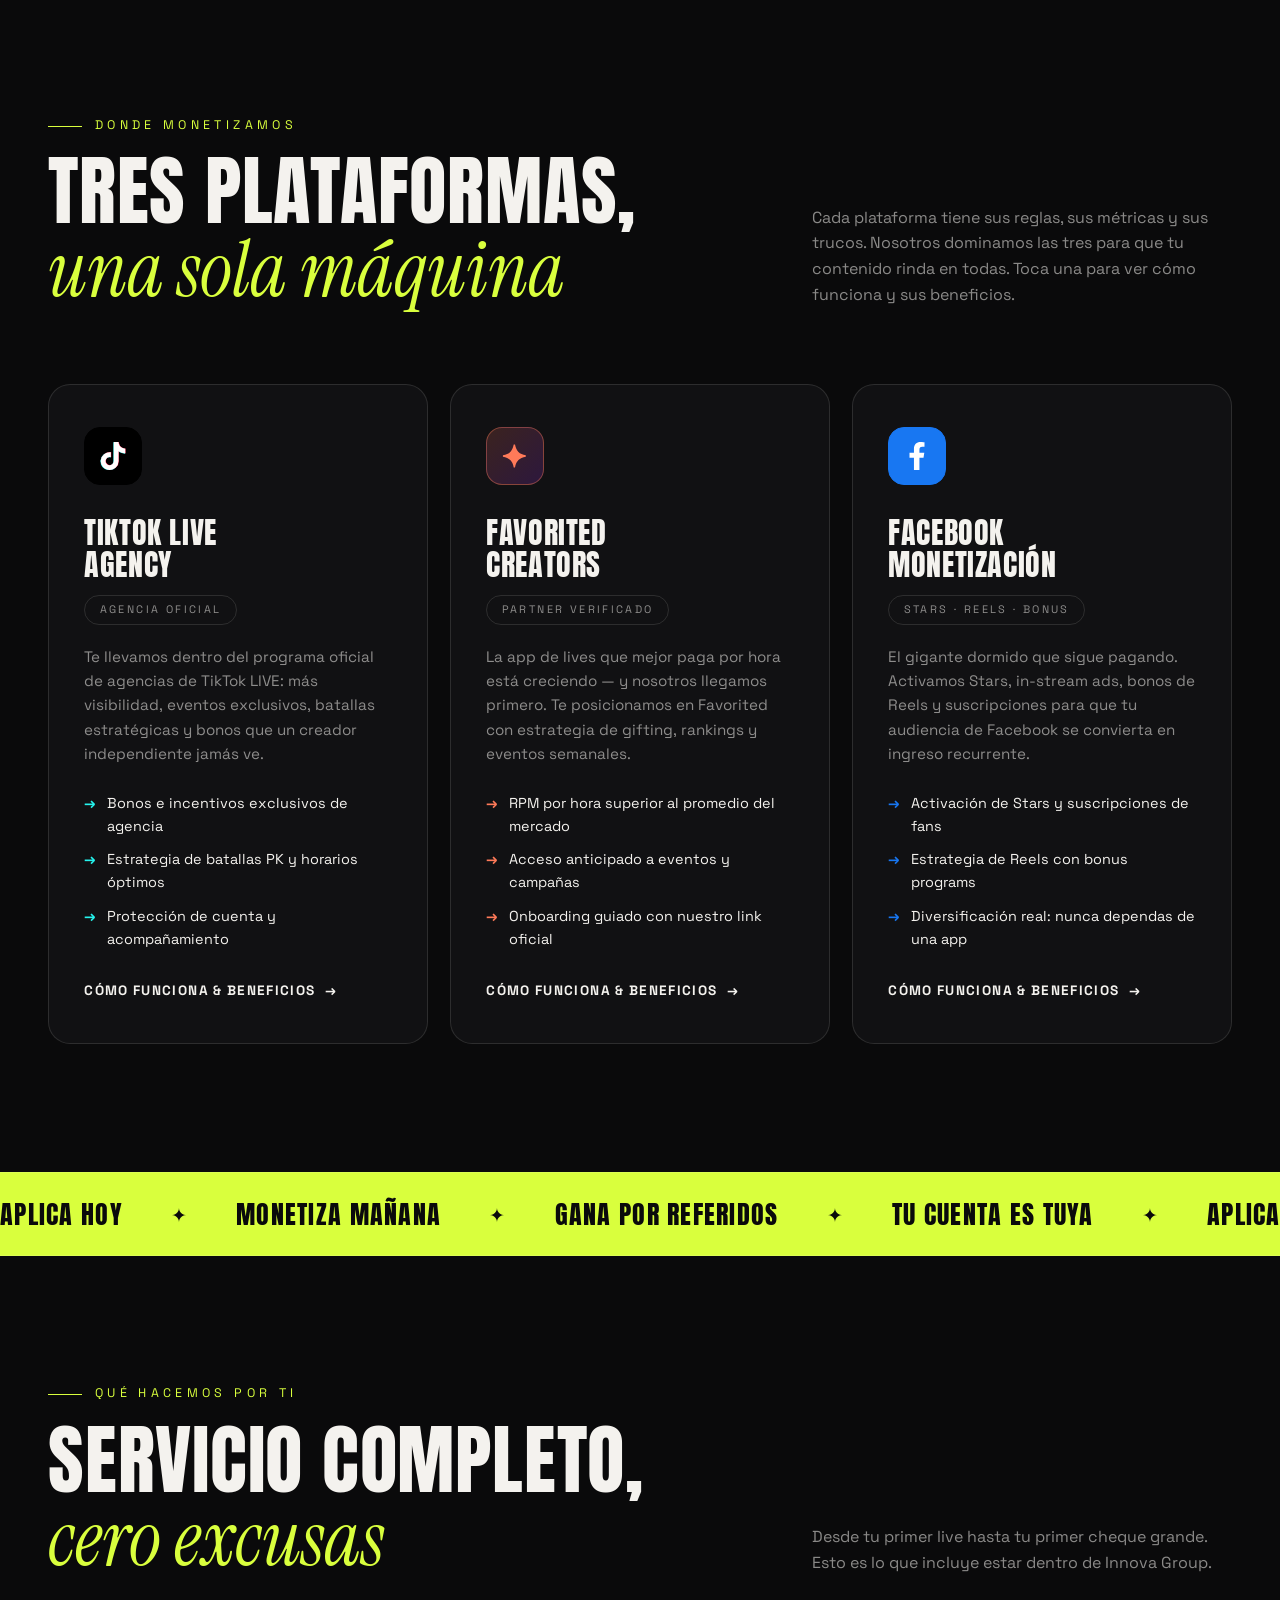
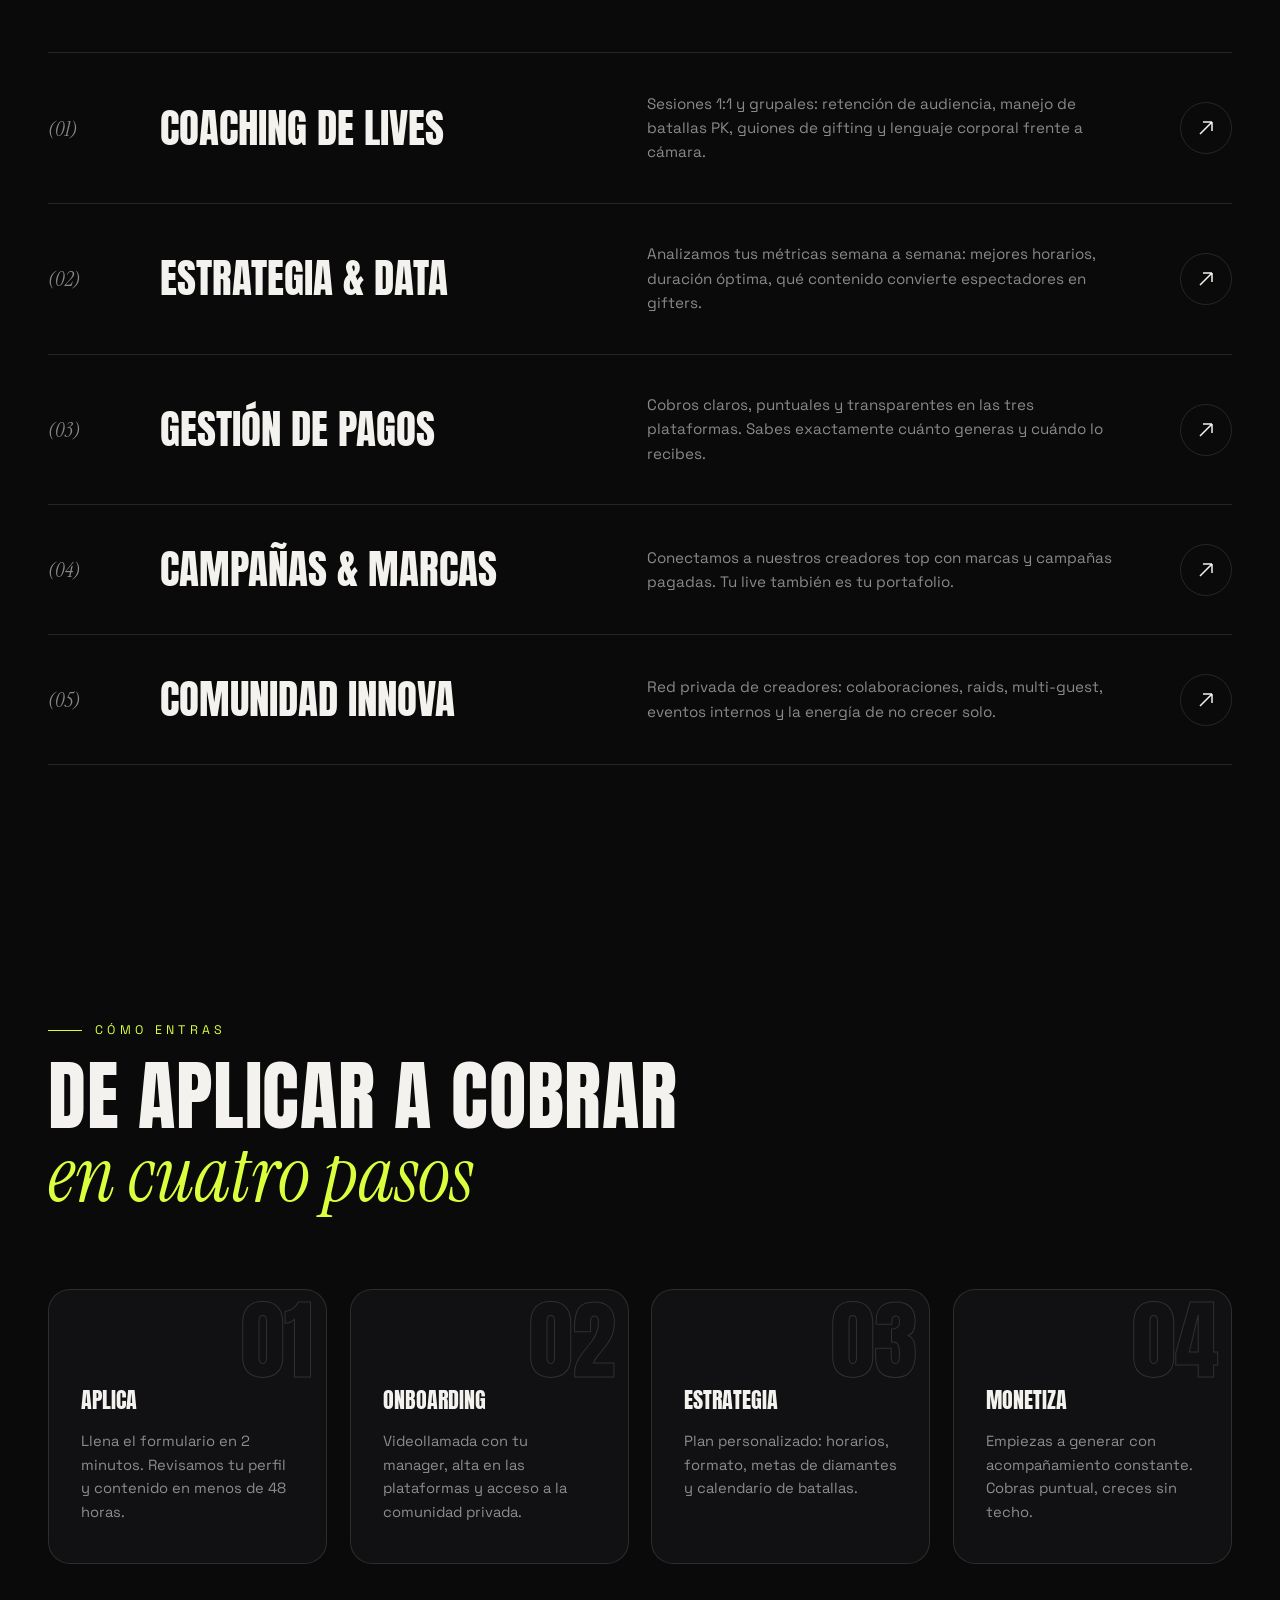
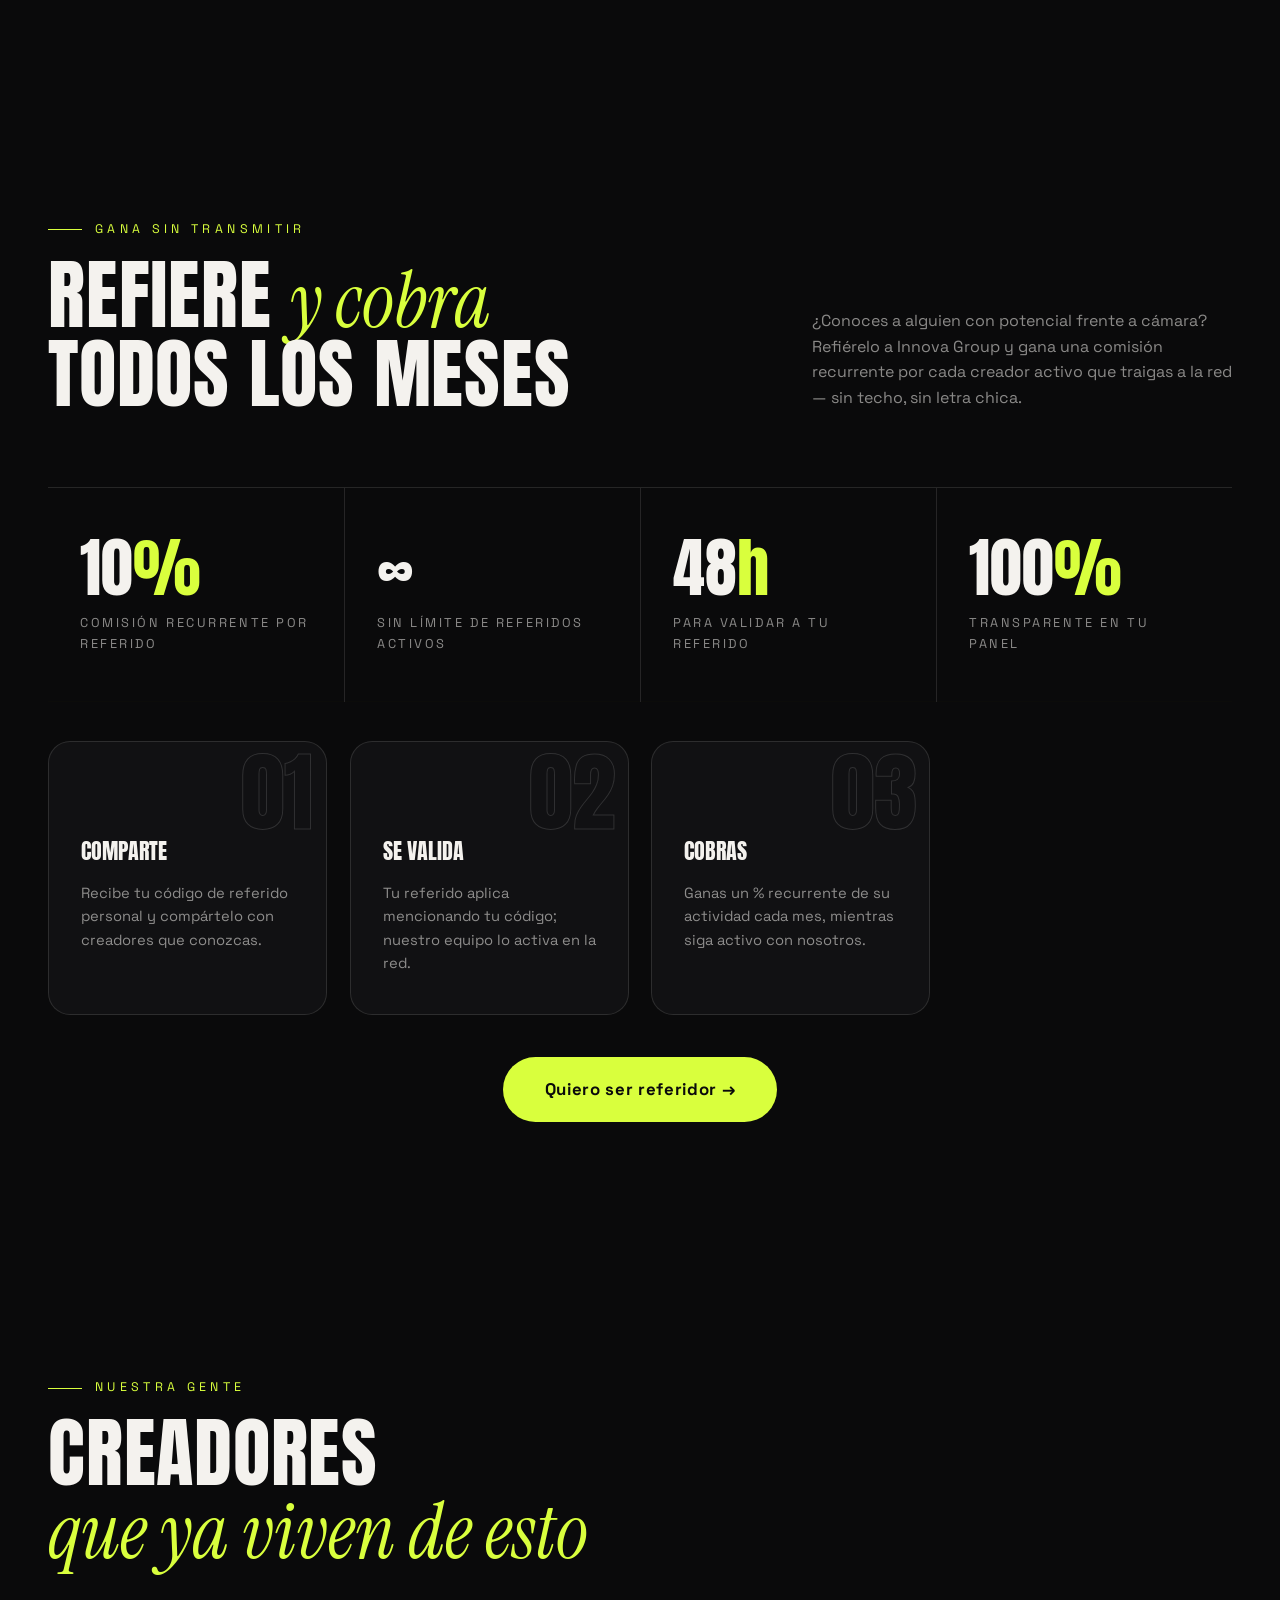
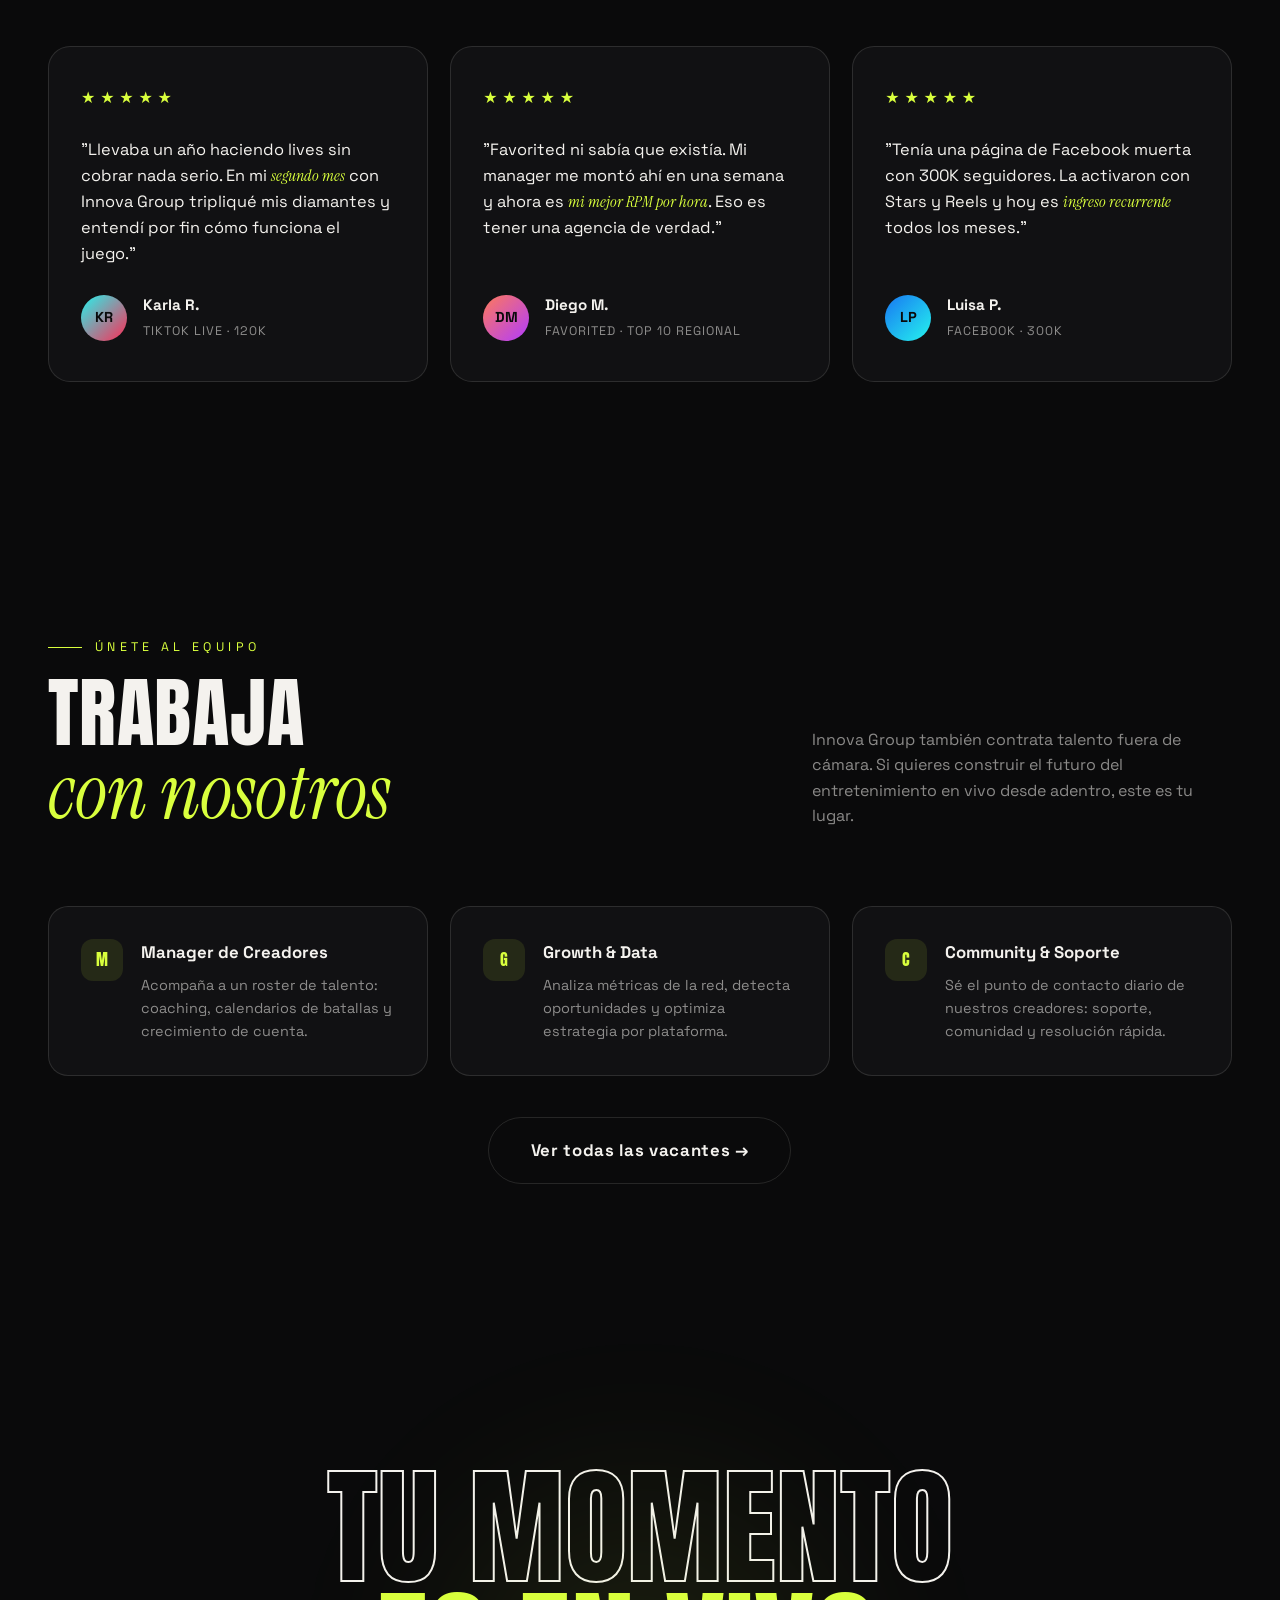
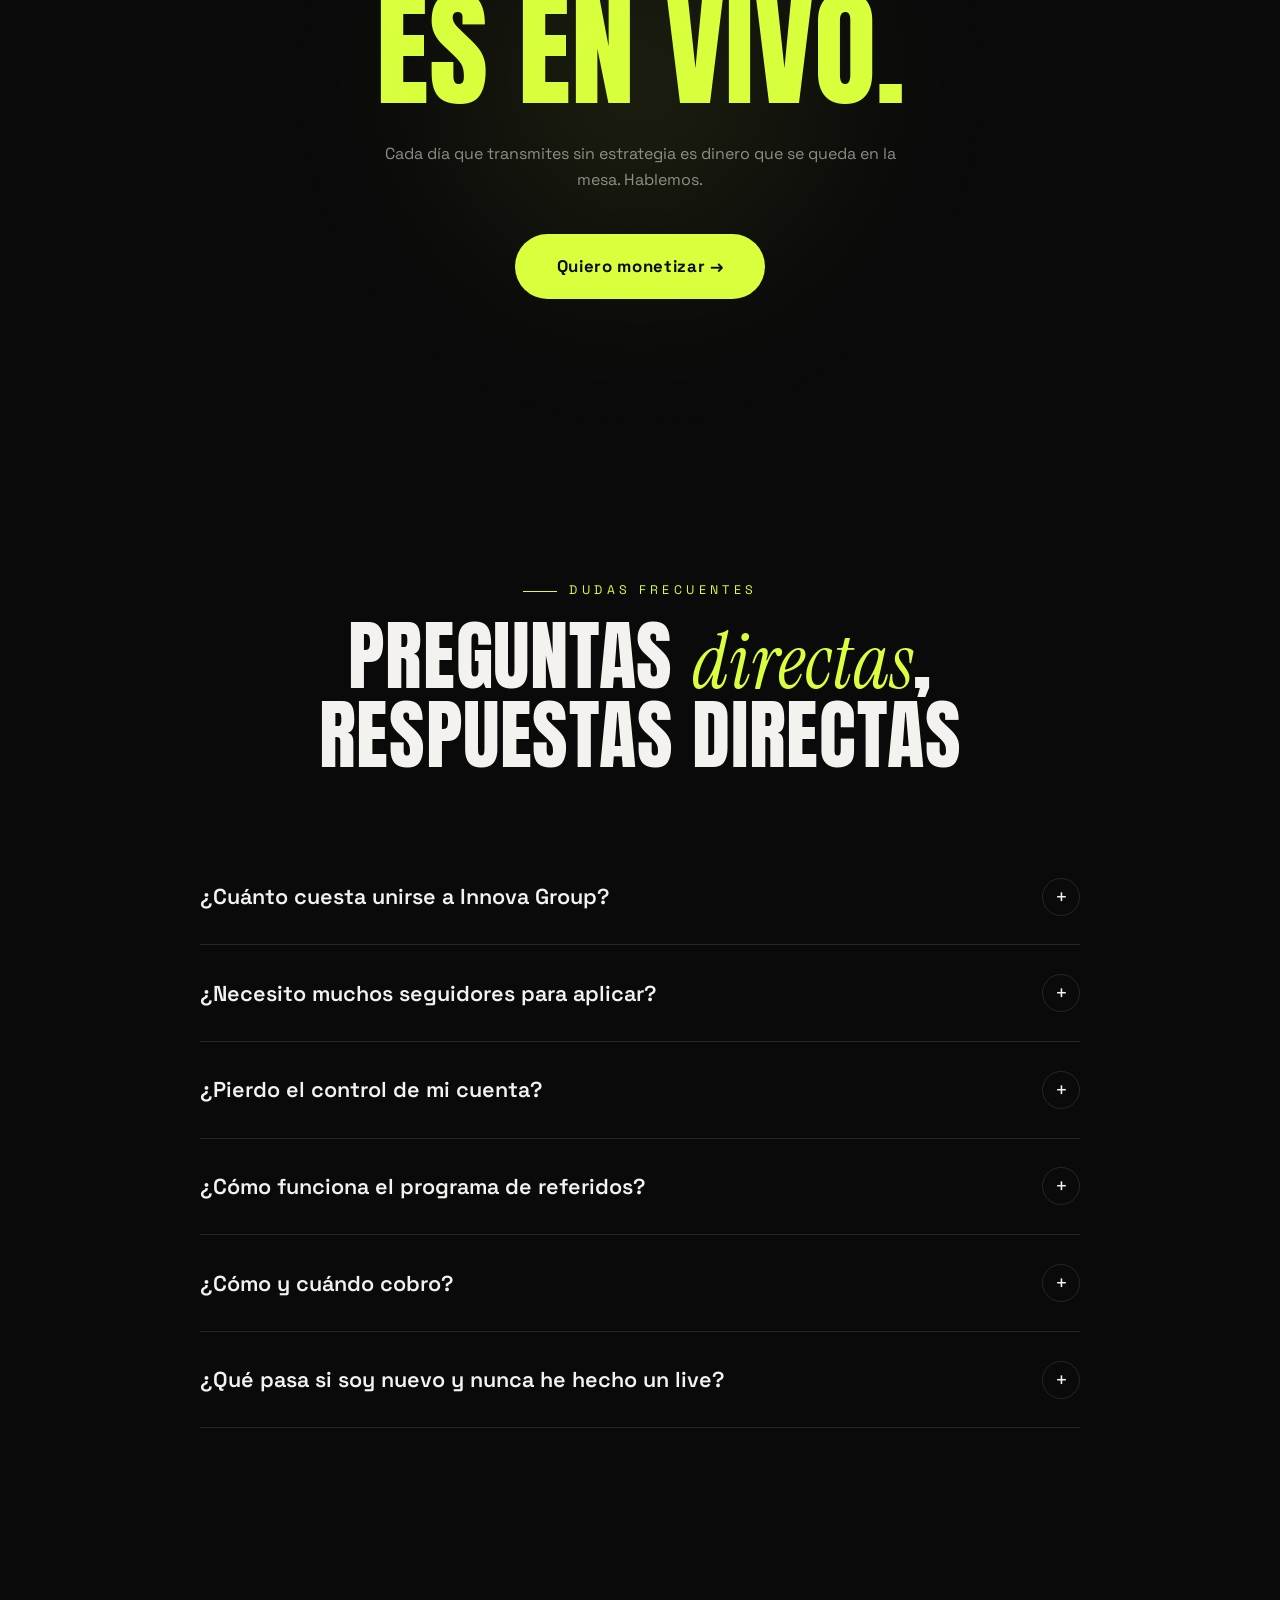
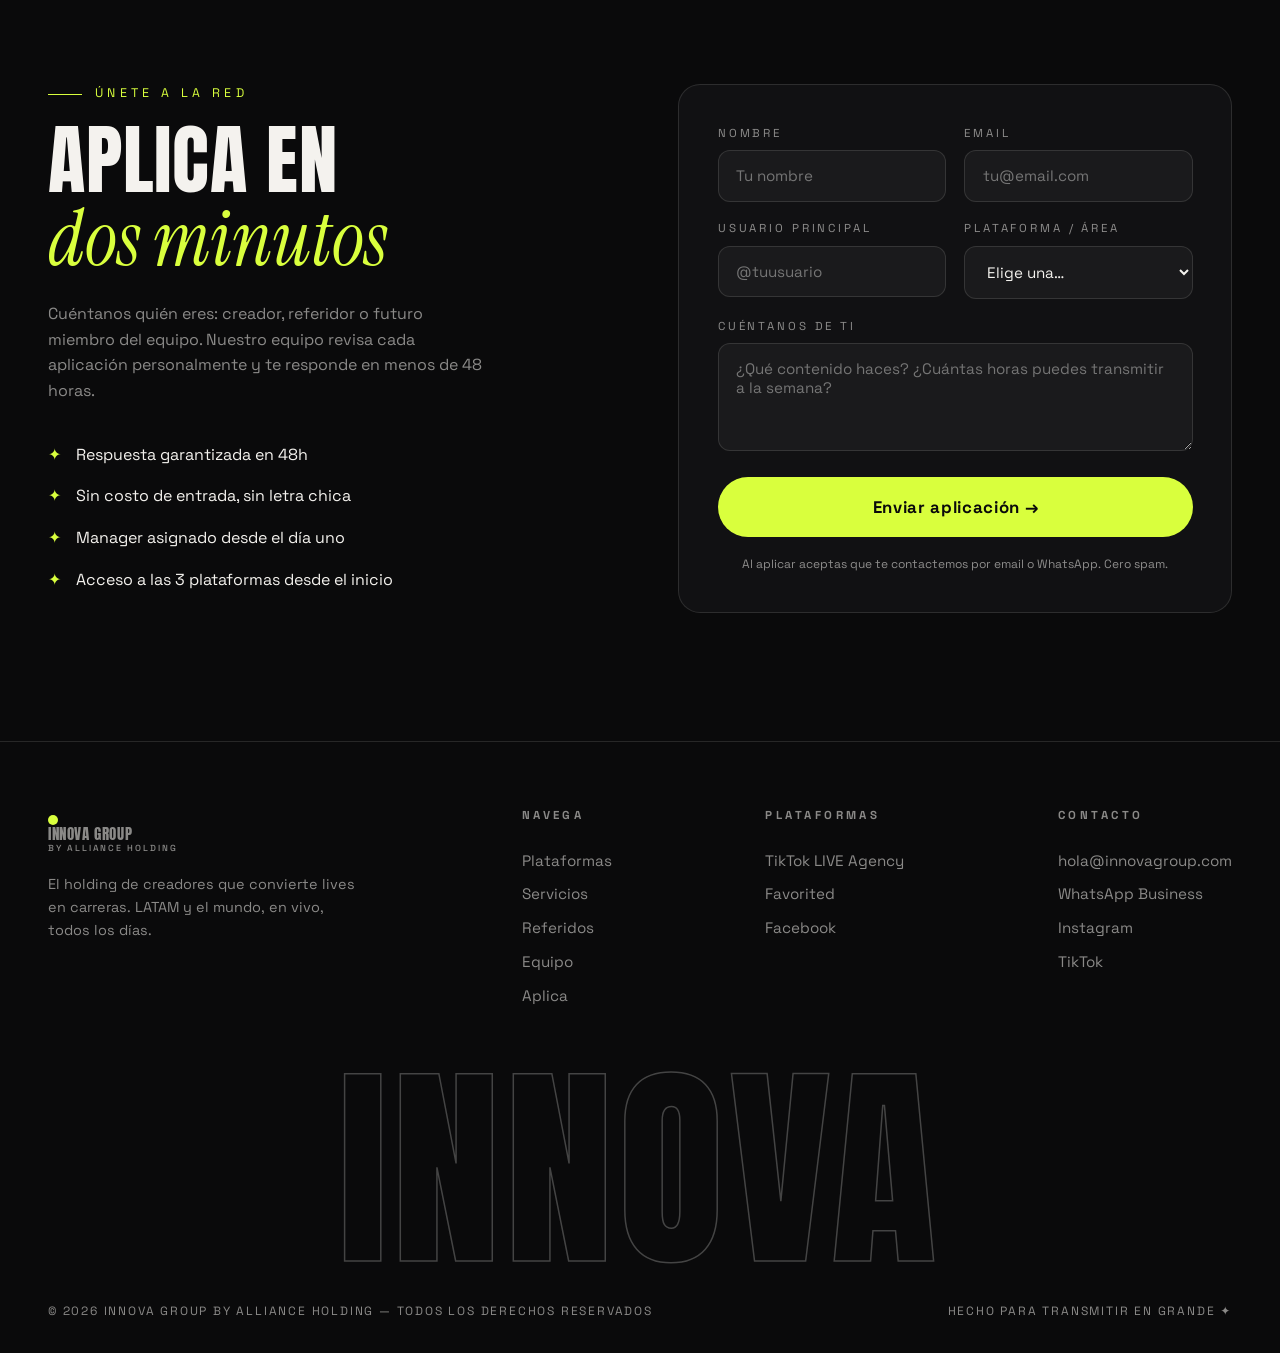
==== commit 60360175: "Rebrand to Innova Group by Alliance Holding, add per-platform pages Restructure into a multi-page si" ====
--- a/index.html
+++ b/index.html
@@ -3,407 +3,12 @@
 <head>
 <meta charset="UTF-8">
 <meta name="viewport" content="width=device-width, initial-scale=1.0">
-<title>NOVA MCN — Agencia de Creadores · TikTok LIVE · Favorited · Facebook</title>
-<meta name="description" content="NOVA MCN: la red multicanal que convierte tus LIVES en un negocio real. Partners oficiales de TikTok LIVE Agency, Favorited y Facebook.">
+<title>Innova Group by Alliance Holding — TikTok LIVE Agency · Favorited · Facebook</title>
+<meta name="description" content="Innova Group by Alliance Holding: el holding de creadores que monetiza en TikTok LIVE Agency, Favorited y Facebook. Aplica, refiere o únete a nuestro equipo.">
 <link rel="preconnect" href="https://fonts.googleapis.com">
 <link rel="preconnect" href="https://fonts.gstatic.com" crossorigin>
 <link href="https://fonts.googleapis.com/css2?family=Anton&family=Space+Grotesk:wght@300;400;500;600;700&family=Instrument+Serif:ital@0;1&display=swap" rel="stylesheet">
-<style>
-/* ============================================================
-   NOVA MCN — Landing
-   Estética inspirada en estudios de diseño premium:
-   tipografía masiva, dark mode, acento eléctrico, motion sutil.
-   ============================================================ */
-:root{
-  --bg:#0a0a0b;
-  --bg-2:#111113;
-  --ink:#f4f2ee;
-  --ink-dim:rgba(244,242,238,.55);
-  --line:rgba(244,242,238,.12);
-  --acid:#d9ff3d;            /* acento principal */
-  --tiktok-a:#25f4ee;
-  --tiktok-b:#fe2c55;
-  --fav-a:#ff7a59;
-  --fav-b:#b13bff;
-  --fb:#1877f2;
-  --display:'Anton',Impact,sans-serif;
-  --body:'Space Grotesk',system-ui,sans-serif;
-  --serif:'Instrument Serif',Georgia,serif;
-  --ease:cubic-bezier(.22,1,.36,1);
-}
-*{margin:0;padding:0;box-sizing:border-box}
-html{scroll-behavior:smooth}
-html,body{overscroll-behavior-y:none}
-body{
-  background:var(--bg);
-  color:var(--ink);
-  font-family:var(--body);
-  line-height:1.6;
-  overflow-x:hidden;
-  -webkit-font-smoothing:antialiased;
-}
-::selection{background:var(--acid);color:#0a0a0b}
-a{color:inherit;text-decoration:none}
-img{max-width:100%;display:block}
-button{font-family:inherit;cursor:pointer}
-
-/* ---------- Grano / textura ---------- */
-.noise{
-  position:fixed;inset:-50%;z-index:9990;pointer-events:none;opacity:.05;
-  background-image:url("data:image/svg+xml,%3Csvg viewBox='0 0 250 250' xmlns='http://www.w3.org/2000/svg'%3E%3Cfilter id='n'%3E%3CfeTurbulence type='fractalNoise' baseFrequency='0.75' numOctaves='2' stitchTiles='stitch'/%3E%3C/filter%3E%3Crect width='100%25' height='100%25' filter='url(%23n)'/%3E%3C/svg%3E");
-  animation:grain 8s steps(10) infinite;
-}
-@keyframes grain{
-  0%,100%{transform:translate(0,0)}10%{transform:translate(-5%,-10%)}
-  30%{transform:translate(3%,-15%)}50%{transform:translate(12%,9%)}
-  70%{transform:translate(9%,4%)}90%{transform:translate(-1%,7%)}
-}
-
-/* ---------- Cursor ---------- */
-.cursor-dot,.cursor-ring{
-  position:fixed;top:0;left:0;z-index:9999;pointer-events:none;
-  border-radius:50%;transform:translate(-50%,-50%);
-}
-.cursor-dot{width:8px;height:8px;background:var(--acid)}
-.cursor-ring{
-  width:36px;height:36px;border:1.5px solid rgba(217,255,61,.6);
-  transition:width .3s var(--ease),height .3s var(--ease),background .3s,border .3s;
-}
-.cursor-ring.is-hover{width:64px;height:64px;background:rgba(217,255,61,.12);border-color:var(--acid)}
-@media (hover:none){.cursor-dot,.cursor-ring{display:none}}
-
-/* ---------- Preloader ---------- */
-.loader{
-  position:fixed;inset:0;z-index:10000;background:var(--bg);
-  display:flex;flex-direction:column;justify-content:center;align-items:center;gap:1rem;
-  transition:clip-path 1s var(--ease);
-  clip-path:inset(0 0 0 0);
-}
-.loader.done{clip-path:inset(0 0 100% 0)}
-.loader__word{
-  font-family:var(--display);font-size:clamp(3rem,10vw,8rem);
-  letter-spacing:.02em;text-transform:uppercase;display:flex;overflow:hidden;
-}
-.loader__word span{display:inline-block;transform:translateY(110%);animation:riseUp .8s var(--ease) forwards}
-.loader__count{font-size:.85rem;letter-spacing:.35em;color:var(--ink-dim)}
-@keyframes riseUp{to{transform:translateY(0)}}
-
-/* ---------- Barra de progreso ---------- */
-.progress{position:fixed;top:0;left:0;height:2px;width:0;background:var(--acid);z-index:9998}
-
-/* ---------- Nav ---------- */
-.nav{
-  position:fixed;top:0;left:0;right:0;z-index:1000;
-  display:flex;justify-content:space-between;align-items:center;
-  padding:1.1rem clamp(1.25rem,4vw,3rem);
-  transition:background .4s,backdrop-filter .4s,border-color .4s, transform .5s var(--ease);
-  border-bottom:1px solid transparent;
-}
-.nav.scrolled{background:rgba(10,10,11,.72);backdrop-filter:blur(14px);border-color:var(--line)}
-.nav.hidden{transform:translateY(-100%)}
-.nav__logo{font-family:var(--display);font-size:1.4rem;letter-spacing:.05em;display:flex;align-items:center;gap:.5rem}
-.nav__logo i{width:10px;height:10px;border-radius:50%;background:var(--acid);display:inline-block;animation:pulse 2s infinite}
-@keyframes pulse{0%,100%{box-shadow:0 0 0 0 rgba(217,255,61,.5)}50%{box-shadow:0 0 0 9px rgba(217,255,61,0)}}
-.nav__links{display:flex;gap:2rem;align-items:center}
-.nav__links a{font-size:.85rem;letter-spacing:.12em;text-transform:uppercase;color:var(--ink-dim);position:relative;transition:color .3s}
-.nav__links a::after{content:"";position:absolute;left:0;bottom:-4px;width:100%;height:1px;background:var(--acid);transform:scaleX(0);transform-origin:right;transition:transform .4s var(--ease)}
-.nav__links a:hover{color:var(--ink)}
-.nav__links a:hover::after{transform:scaleX(1);transform-origin:left}
-.btn{
-  display:inline-flex;align-items:center;gap:.6rem;
-  background:var(--acid);color:#0a0a0b;border:none;border-radius:100px;
-  padding:.85rem 1.7rem;font-weight:700;font-size:.9rem;letter-spacing:.04em;
-  position:relative;overflow:hidden;transition:transform .3s var(--ease);
-  will-change:transform;
-}
-.btn::before{
-  content:"";position:absolute;inset:0;background:#fff;border-radius:100px;
-  transform:translateY(101%);transition:transform .45s var(--ease);
-}
-.btn span{position:relative;z-index:1}
-.btn:hover::before{transform:translateY(0)}
-.btn--ghost{background:transparent;color:var(--ink);border:1px solid var(--line)}
-.btn--ghost::before{background:var(--acid)}
-.btn--ghost:hover{color:#0a0a0b}
-.btn--ghost:hover span{color:#0a0a0b}
-.btn--big{padding:1.2rem 2.6rem;font-size:1.05rem}
-@media(max-width:820px){.nav__links a:not(.nav__cta){display:none}}
-
-/* ---------- Hero ---------- */
-.hero{
-  min-height:100svh;display:flex;flex-direction:column;justify-content:center;
-  padding:8rem clamp(1.25rem,4vw,3rem) 4rem;position:relative;
-}
-.orb{position:absolute;border-radius:50%;filter:blur(90px);opacity:.5;pointer-events:none;will-change:transform}
-.orb--1{width:44vw;height:44vw;top:-12%;right:-10%;background:radial-gradient(circle,rgba(254,44,85,.5),transparent 65%)}
-.orb--2{width:36vw;height:36vw;bottom:-8%;left:-8%;background:radial-gradient(circle,rgba(37,244,238,.4),transparent 65%)}
-.orb--3{width:22vw;height:22vw;top:34%;left:38%;background:radial-gradient(circle,rgba(217,255,61,.28),transparent 65%)}
-.hero__tag{
-  display:inline-flex;align-items:center;gap:.7rem;font-size:.8rem;letter-spacing:.3em;
-  text-transform:uppercase;color:var(--ink-dim);margin-bottom:2rem;
-}
-.hero__tag::before{content:"";width:44px;height:1px;background:var(--acid)}
-.hero h1{
-  font-family:var(--display);text-transform:uppercase;line-height:.92;
-  font-size:clamp(3.2rem,11.5vw,11rem);letter-spacing:.01em;font-weight:400;
-}
-.hero h1 .row{display:block;overflow:hidden}
-.hero h1 .row>span{display:inline-block;transform:translateY(110%);transition:transform 1.1s var(--ease)}
-.hero.in h1 .row>span{transform:translateY(0)}
-.hero h1 .accent{
-  color:transparent;-webkit-text-stroke:2px var(--acid);
-}
-.hero h1 .serif{font-family:var(--serif);font-style:italic;text-transform:none;font-size:.92em;letter-spacing:0;color:var(--acid)}
-.hero__sub{
-  max-width:520px;margin-top:2.4rem;color:var(--ink-dim);font-size:1.05rem;
-  opacity:0;transform:translateY(24px);transition:all 1s var(--ease) .6s;
-}
-.hero.in .hero__sub{opacity:1;transform:none}
-.hero__cta{display:flex;gap:1rem;margin-top:2.4rem;flex-wrap:wrap;opacity:0;transform:translateY(24px);transition:all 1s var(--ease) .8s}
-.hero.in .hero__cta{opacity:1;transform:none}
-.hero__meta{
-  position:absolute;bottom:2rem;left:clamp(1.25rem,4vw,3rem);right:clamp(1.25rem,4vw,3rem);
-  display:flex;justify-content:space-between;align-items:center;
-  font-size:.75rem;letter-spacing:.25em;text-transform:uppercase;color:var(--ink-dim);
-}
-.scroll-hint{display:flex;align-items:center;gap:.6rem}
-.scroll-hint i{width:1px;height:40px;background:var(--line);position:relative;overflow:hidden;display:block}
-.scroll-hint i::after{content:"";position:absolute;top:-100%;left:0;width:100%;height:100%;background:var(--acid);animation:drip 1.8s var(--ease) infinite}
-@keyframes drip{to{top:100%}}
-
-/* ---------- Marquee ---------- */
-.marquee{
-  border-top:1px solid var(--line);border-bottom:1px solid var(--line);
-  padding:1.3rem 0;overflow:hidden;white-space:nowrap;position:relative;
-  background:var(--bg-2);
-}
-.marquee__track{display:inline-flex;gap:3rem;animation:scrollX 26s linear infinite;will-change:transform}
-.marquee:hover .marquee__track{animation-play-state:paused}
-.marquee__track span{
-  font-family:var(--display);font-size:1.6rem;text-transform:uppercase;letter-spacing:.05em;
-  display:inline-flex;align-items:center;gap:3rem;color:var(--ink);
-}
-.marquee__track span::after{content:"✦";color:var(--acid);font-size:1.2rem}
-@keyframes scrollX{to{transform:translateX(-50%)}}
-.marquee--reverse .marquee__track{animation-direction:reverse}
-.marquee--acid{background:var(--acid)}
-.marquee--acid .marquee__track span{color:#0a0a0b}
-.marquee--acid .marquee__track span::after{color:#0a0a0b}
-
-/* ---------- Secciones base ---------- */
-section{position:relative}
-.wrap{max-width:1440px;margin:0 auto;padding:clamp(5rem,10vw,9rem) clamp(1.25rem,4vw,3rem)}
-.sec-head{display:flex;justify-content:space-between;align-items:flex-end;gap:2rem;margin-bottom:clamp(3rem,6vw,5rem);flex-wrap:wrap}
-.kicker{font-size:.78rem;letter-spacing:.35em;text-transform:uppercase;color:var(--acid);display:flex;align-items:center;gap:.8rem;margin-bottom:1.2rem}
-.kicker::before{content:"";width:34px;height:1px;background:var(--acid)}
-h2.title{
-  font-family:var(--display);text-transform:uppercase;font-weight:400;
-  font-size:clamp(2.4rem,6vw,5.5rem);line-height:.95;letter-spacing:.01em;
-}
-h2.title em{font-family:var(--serif);font-style:italic;text-transform:none;color:var(--acid);letter-spacing:0}
-.sec-head p{max-width:420px;color:var(--ink-dim)}
-
-/* Reveal on scroll */
-.reveal{opacity:0;transform:translateY(48px);transition:opacity 1s var(--ease),transform 1s var(--ease)}
-.reveal.in{opacity:1;transform:none}
-.reveal[data-delay="1"]{transition-delay:.12s}
-.reveal[data-delay="2"]{transition-delay:.24s}
-.reveal[data-delay="3"]{transition-delay:.36s}
-
-/* ---------- Stats ---------- */
-.stats{display:grid;grid-template-columns:repeat(4,1fr);border-top:1px solid var(--line)}
-.stat{
-  padding:3rem 2rem;border-left:1px solid var(--line);position:relative;overflow:hidden;
-}
-.stat:first-child{border-left:none}
-.stat::after{content:"";position:absolute;inset:0;background:rgba(217,255,61,.06);transform:translateY(100%);transition:transform .5s var(--ease)}
-.stat:hover::after{transform:none}
-.stat__num{font-family:var(--display);font-size:clamp(2.6rem,5vw,4.4rem);line-height:1;color:var(--ink)}
-.stat__num b{color:var(--acid);font-weight:400}
-.stat__label{margin-top:.8rem;font-size:.8rem;letter-spacing:.2em;text-transform:uppercase;color:var(--ink-dim)}
-@media(max-width:900px){.stats{grid-template-columns:repeat(2,1fr)}.stat:nth-child(3){border-left:none}}
-@media(max-width:520px){.stats{grid-template-columns:1fr}.stat{border-left:none;border-top:1px solid var(--line)}}
-
-/* ---------- Plataformas ---------- */
-.platforms{display:grid;grid-template-columns:repeat(3,1fr);gap:1.4rem}
-.pcard{
-  position:relative;border:1px solid var(--line);border-radius:22px;overflow:hidden;
-  padding:2.6rem 2.2rem;min-height:480px;display:flex;flex-direction:column;
-  background:var(--bg-2);
-  transition:transform .5s var(--ease),border-color .5s;
-  will-change:transform;
-}
-.pcard:hover{transform:translateY(-10px)}
-.pcard__glow{position:absolute;inset:0;opacity:0;transition:opacity .6s;pointer-events:none}
-.pcard:hover .pcard__glow{opacity:1}
-.pcard--tiktok .pcard__glow{background:
-  radial-gradient(600px circle at var(--mx,50%) var(--my,20%),rgba(254,44,85,.22),transparent 45%),
-  radial-gradient(500px circle at calc(var(--mx,50%) + 15%) calc(var(--my,20%) + 20%),rgba(37,244,238,.18),transparent 45%)}
-.pcard--fav .pcard__glow{background:radial-gradient(600px circle at var(--mx,50%) var(--my,20%),rgba(255,122,89,.22),transparent 45%),
-  radial-gradient(500px circle at calc(var(--mx,50%) + 12%) calc(var(--my,20%) + 22%),rgba(177,59,255,.2),transparent 45%)}
-.pcard--fb .pcard__glow{background:radial-gradient(600px circle at var(--mx,50%) var(--my,20%),rgba(24,119,242,.28),transparent 50%)}
-.pcard--tiktok:hover{border-color:rgba(254,44,85,.5)}
-.pcard--fav:hover{border-color:rgba(255,122,89,.5)}
-.pcard--fb:hover{border-color:rgba(24,119,242,.6)}
-.pcard__icon{
-  width:58px;height:58px;border-radius:16px;display:grid;place-items:center;margin-bottom:2rem;
-  border:1px solid var(--line);background:rgba(255,255,255,.03);
-  transition:transform .5s var(--ease);
-}
-.pcard:hover .pcard__icon{transform:rotate(-8deg) scale(1.08)}
-.pcard__icon svg{width:26px;height:26px}
-.pcard h3{font-family:var(--display);font-size:1.9rem;font-weight:400;text-transform:uppercase;letter-spacing:.02em;line-height:1.05}
-.pcard__badge{
-  display:inline-block;margin-top:.9rem;margin-bottom:1.2rem;font-size:.68rem;letter-spacing:.22em;text-transform:uppercase;
-  border:1px solid var(--line);border-radius:100px;padding:.35rem .9rem;color:var(--ink-dim);width:fit-content;
-}
-.pcard p{color:var(--ink-dim);font-size:.95rem;flex:1}
-.pcard ul{list-style:none;margin-top:1.6rem;display:grid;gap:.65rem}
-.pcard li{display:flex;gap:.7rem;align-items:baseline;font-size:.9rem}
-.pcard li::before{content:"→";color:var(--acid);font-weight:700;flex:none;transition:transform .3s}
-.pcard:hover li::before{transform:translateX(4px)}
-.pcard--tiktok li::before{color:var(--tiktok-a)}
-.pcard--fav li::before{color:var(--fav-a)}
-.pcard--fb li::before{color:var(--fb)}
-@media(max-width:980px){.platforms{grid-template-columns:1fr}.pcard{min-height:0}}
-
-/* ---------- Servicios (lista tipo estudio) ---------- */
-.services{border-top:1px solid var(--line)}
-.srow{
-  display:grid;grid-template-columns:80px 1fr 1.1fr auto;gap:2rem;align-items:center;
-  padding:2.4rem 0;border-bottom:1px solid var(--line);position:relative;
-  transition:padding .4s var(--ease);
-}
-.srow:hover{padding-left:1.4rem}
-.srow::before{content:"";position:absolute;left:0;bottom:-1px;height:1px;width:0;background:var(--acid);transition:width .6s var(--ease)}
-.srow:hover::before{width:100%}
-.srow__idx{font-family:var(--serif);font-style:italic;font-size:1.3rem;color:var(--ink-dim)}
-.srow__name{font-family:var(--display);text-transform:uppercase;font-size:clamp(1.5rem,3.2vw,2.6rem);line-height:1;font-weight:400;transition:color .3s}
-.srow:hover .srow__name{color:var(--acid)}
-.srow__desc{color:var(--ink-dim);font-size:.95rem;max-width:480px}
-.srow__arrow{
-  width:52px;height:52px;border:1px solid var(--line);border-radius:50%;display:grid;place-items:center;
-  transition:background .4s,transform .5s var(--ease);flex:none;
-}
-.srow:hover .srow__arrow{background:var(--acid);transform:rotate(-45deg)}
-.srow:hover .srow__arrow svg path{stroke:#0a0a0b}
-@media(max-width:820px){.srow{grid-template-columns:1fr;gap:.7rem}.srow__arrow{display:none}}
-
-/* ---------- Proceso ---------- */
-.process{display:grid;grid-template-columns:repeat(4,1fr);gap:1.4rem;counter-reset:step}
-.step{
-  border:1px solid var(--line);border-radius:22px;padding:2.4rem 2rem;position:relative;overflow:hidden;
-  background:var(--bg-2);transition:transform .5s var(--ease),border-color .4s;
-}
-.step:hover{transform:translateY(-8px);border-color:rgba(217,255,61,.45)}
-.step::before{
-  counter-increment:step;content:"0" counter(step);
-  font-family:var(--display);font-size:5.5rem;line-height:1;
-  position:absolute;right:.8rem;top:.4rem;color:transparent;
-  -webkit-text-stroke:1px rgba(244,242,238,.14);
-  transition:color .4s,-webkit-text-stroke .4s;
-}
-.step:hover::before{color:rgba(217,255,61,.14);-webkit-text-stroke:1px rgba(217,255,61,.4)}
-.step h4{font-family:var(--display);font-weight:400;text-transform:uppercase;font-size:1.35rem;margin:3.4rem 0 .8rem}
-.step p{color:var(--ink-dim);font-size:.92rem}
-@media(max-width:980px){.process{grid-template-columns:repeat(2,1fr)}}
-@media(max-width:560px){.process{grid-template-columns:1fr}}
-
-/* ---------- Testimonios ---------- */
-.quotes{display:grid;grid-template-columns:repeat(3,1fr);gap:1.4rem}
-.quote{
-  border:1px solid var(--line);border-radius:22px;padding:2.4rem 2rem;background:var(--bg-2);
-  display:flex;flex-direction:column;gap:1.6rem;transition:transform .5s var(--ease),border-color .4s;
-}
-.quote:hover{transform:translateY(-8px);border-color:rgba(217,255,61,.4)}
-.quote__stars{color:var(--acid);letter-spacing:.3em}
-.quote p{font-size:1.02rem;flex:1}
-.quote p em{font-family:var(--serif);color:var(--acid)}
-.quote__who{display:flex;align-items:center;gap:1rem}
-.quote__ava{
-  width:46px;height:46px;border-radius:50%;flex:none;
-  display:grid;place-items:center;font-weight:700;color:#0a0a0b;font-size:.9rem;
-}
-.quote__who b{display:block;font-size:.95rem}
-.quote__who small{color:var(--ink-dim);font-size:.78rem;letter-spacing:.08em;text-transform:uppercase}
-@media(max-width:980px){.quotes{grid-template-columns:1fr}}
-
-/* ---------- CTA gigante ---------- */
-.mega-cta{
-  text-align:center;padding:clamp(6rem,12vw,11rem) clamp(1.25rem,4vw,3rem);
-  position:relative;overflow:hidden;
-}
-.mega-cta h2{
-  font-family:var(--display);text-transform:uppercase;font-weight:400;
-  font-size:clamp(3rem,10vw,9.5rem);line-height:.95;
-}
-.mega-cta h2 .hollow{color:transparent;-webkit-text-stroke:2px var(--ink)}
-.mega-cta h2 .acid{color:var(--acid)}
-.mega-cta p{max-width:520px;margin:2rem auto 2.6rem;color:var(--ink-dim)}
-.mega-cta .orb--cta{width:50vw;height:50vw;top:50%;left:50%;transform:translate(-50%,-50%);opacity:.35;
-  background:radial-gradient(circle,rgba(217,255,61,.35),transparent 60%)}
-
-/* ---------- FAQ ---------- */
-.faq{max-width:880px;margin:0 auto}
-.faq-item{border-bottom:1px solid var(--line)}
-.faq-item button{
-  width:100%;background:none;border:none;color:var(--ink);
-  display:flex;justify-content:space-between;align-items:center;gap:2rem;
-  padding:1.8rem 0;text-align:left;font-size:clamp(1.05rem,2vw,1.35rem);font-weight:600;font-family:var(--body);
-  transition:color .3s;
-}
-.faq-item button:hover{color:var(--acid)}
-.faq-item .sign{
-  width:38px;height:38px;border:1px solid var(--line);border-radius:50%;flex:none;
-  display:grid;place-items:center;font-weight:400;font-size:1.3rem;
-  transition:transform .5s var(--ease),background .4s,color .4s;
-}
-.faq-item.open .sign{transform:rotate(135deg);background:var(--acid);color:#0a0a0b;border-color:var(--acid)}
-.faq-item .ans{max-height:0;overflow:hidden;transition:max-height .6s var(--ease)}
-.faq-item .ans p{color:var(--ink-dim);padding:0 0 1.8rem;max-width:720px}
-
-/* ---------- Formulario ---------- */
-.apply{display:grid;grid-template-columns:1fr 1fr;gap:clamp(2rem,6vw,5rem);align-items:start}
-.apply__info h2{margin-bottom:1.6rem}
-.apply__info p{color:var(--ink-dim);max-width:440px}
-.apply__perks{margin-top:2.4rem;display:grid;gap:1rem;list-style:none}
-.apply__perks li{display:flex;gap:.9rem;align-items:baseline}
-.apply__perks li::before{content:"✦";color:var(--acid);flex:none}
-.form{display:grid;gap:1.1rem;border:1px solid var(--line);border-radius:22px;padding:clamp(1.6rem,3vw,2.6rem);background:var(--bg-2)}
-.field label{display:block;font-size:.72rem;letter-spacing:.25em;text-transform:uppercase;color:var(--ink-dim);margin-bottom:.5rem}
-.field input,.field select,.field textarea{
-  width:100%;background:rgba(255,255,255,.04);border:1px solid var(--line);border-radius:12px;
-  color:var(--ink);padding:.95rem 1.1rem;font-family:var(--body);font-size:.95rem;outline:none;
-  transition:border-color .3s,background .3s;
-}
-.field input:focus,.field select:focus,.field textarea:focus{border-color:var(--acid);background:rgba(217,255,61,.05)}
-.field select option{background:var(--bg-2)}
-.form__row{display:grid;grid-template-columns:1fr 1fr;gap:1.1rem}
-.form .btn{justify-content:center}
-.form__note{font-size:.75rem;color:var(--ink-dim);text-align:center}
-@media(max-width:900px){.apply{grid-template-columns:1fr}.form__row{grid-template-columns:1fr}}
-
-/* ---------- Footer ---------- */
-footer{border-top:1px solid var(--line);padding:4rem clamp(1.25rem,4vw,3rem) 2rem;overflow:hidden}
-.foot-grid{display:flex;justify-content:space-between;gap:3rem;flex-wrap:wrap;margin-bottom:4rem}
-.foot-col h5{font-size:.72rem;letter-spacing:.3em;text-transform:uppercase;color:var(--ink-dim);margin-bottom:1.2rem}
-.foot-col a{display:block;padding:.3rem 0;color:var(--ink-dim);transition:color .3s,transform .3s;font-size:.95rem}
-.foot-col a:hover{color:var(--acid);transform:translateX(6px)}
-.foot-word{
-  font-family:var(--display);text-transform:uppercase;text-align:center;line-height:.85;
-  font-size:clamp(4rem,17vw,17rem);letter-spacing:.02em;user-select:none;
-  color:transparent;-webkit-text-stroke:1.5px rgba(244,242,238,.25);
-  transition:color .8s,-webkit-text-stroke .8s;cursor:default;
-}
-.foot-word:hover{color:var(--acid);-webkit-text-stroke:1.5px var(--acid)}
-.foot-legal{display:flex;justify-content:space-between;gap:1rem;flex-wrap:wrap;margin-top:2.5rem;font-size:.75rem;letter-spacing:.15em;text-transform:uppercase;color:var(--ink-dim)}
-
-/* accesibilidad: reduce motion */
-@media (prefers-reduced-motion:reduce){
-  *,*::before,*::after{animation-duration:.001s!important;transition-duration:.001s!important}
-  html{scroll-behavior:auto}
-}
-</style>
+<link rel="stylesheet" href="assets/styles.css">
 </head>
 <body>
 
@@ -413,18 +18,20 @@
 <div class="progress"></div>
 
 <!-- Preloader -->
-<div class="loader" id="loader">
+<div class="loader" id="loader" data-word="INNOVA">
   <div class="loader__word" id="loaderWord"></div>
+  <div class="loader__count">GROUP · BY ALLIANCE HOLDING</div>
   <div class="loader__count" id="loaderCount">0%</div>
 </div>
 
 <!-- ============ NAV ============ -->
 <nav class="nav" id="nav">
-  <a href="#top" class="nav__logo"><i></i>NOVA·MCN</a>
+  <a href="index.html" class="nav__logo"><i></i><span class="logo-txt">INNOVA GROUP<small>by Alliance Holding</small></span></a>
   <div class="nav__links">
     <a href="#plataformas">Plataformas</a>
     <a href="#servicios">Servicios</a>
-    <a href="#proceso">Proceso</a>
+    <a href="#referidos">Referidos</a>
+    <a href="#equipo">Equipo</a>
     <a href="#faq">FAQ</a>
     <a href="#aplica" class="btn nav__cta"><span>Aplica ahora</span></a>
   </div>
@@ -436,16 +43,16 @@
   <div class="orb orb--2" data-parallax="0.1"></div>
   <div class="orb orb--3" data-parallax="0.04"></div>
 
-  <span class="hero__tag">Red multicanal · Agencia de creadores</span>
+  <span class="hero__tag">Alliance Holding · Red multicanal de creadores</span>
   <h1 id="heroTitle">
     <span class="row"><span>Convertimos</span></span>
     <span class="row"><span><span class="serif">tus lives</span>&nbsp;en un</span></span>
-    <span class="row"><span><span class="accent">negocio</span>&nbsp;real.</span></span>
+    <span class="row"><span><span class="accent">imperio</span>&nbsp;real.</span></span>
   </h1>
   <p class="hero__sub">
-    Somos la MCN que lleva creadores de 0 a monetización seria en
-    <strong>TikTok LIVE</strong>, <strong>Favorited</strong> y <strong>Facebook</strong>.
-    Estrategia, coaching y pagos puntuales — tú solo enciende la cámara.
+    Somos el holding creativo detrás de <strong>TikTok LIVE Agency</strong>, <strong>Favorited</strong> y
+    <strong>Facebook</strong>: la alianza que convierte creadores en marcas — y marcas en imperios.
+    Estrategia, coaching y pagos puntuales. Tú solo enciende la cámara.
   </p>
   <div class="hero__cta">
     <a href="#aplica" class="btn btn--big"><span>Únete a la red →</span></a>
@@ -453,7 +60,7 @@
   </div>
 
   <div class="hero__meta">
-    <span>EST. 2024 — LATAM & WORLDWIDE</span>
+    <span>EST. 2024 — LATAM &amp; WORLDWIDE</span>
     <span class="scroll-hint">Scroll <i></i></span>
     <span>TikTok · Favorited · Facebook</span>
   </div>
@@ -463,9 +70,9 @@
 <div class="marquee">
   <div class="marquee__track" data-marquee>
     <span>TikTok LIVE Agency</span><span>Favorited Partner</span><span>Facebook Monetización</span>
-    <span>Coaching 1:1</span><span>Pagos puntuales</span><span>Batallas & PK</span>
+    <span>Programa de Referidos</span><span>Trabaja con Nosotros</span><span>Pagos puntuales</span>
     <span>TikTok LIVE Agency</span><span>Favorited Partner</span><span>Facebook Monetización</span>
-    <span>Coaching 1:1</span><span>Pagos puntuales</span><span>Batallas & PK</span>
+    <span>Programa de Referidos</span><span>Trabaja con Nosotros</span><span>Pagos puntuales</span>
   </div>
 </div>
 
@@ -496,15 +103,19 @@
         <div class="kicker">Donde monetizamos</div>
         <h2 class="title">Tres plataformas,<br><em>una sola máquina</em></h2>
       </div>
-      <p>Cada plataforma tiene sus reglas, sus métricas y sus trucos. Nosotros dominamos las tres para que tu contenido rinda en todas.</p>
+      <p>Cada plataforma tiene sus reglas, sus métricas y sus trucos. Nosotros dominamos las tres para que tu contenido rinda en todas. Toca una para ver cómo funciona y sus beneficios.</p>
     </div>
 
     <div class="platforms">
       <!-- TikTok -->
       <article class="pcard pcard--tiktok reveal" data-tilt>
         <div class="pcard__glow"></div>
-        <div class="pcard__icon">
-          <svg viewBox="0 0 24 24" fill="none"><path d="M16.6 5.82C15.91 5.03 15.5 4 15.5 2.9h-3.1v12.4a2.6 2.6 0 1 1-2.6-2.6c.27 0 .53.04.78.12V9.66a5.8 5.8 0 0 0-.78-.06 5.7 5.7 0 1 0 5.7 5.7V9.35a7.35 7.35 0 0 0 4.3 1.38V7.63a4.3 4.3 0 0 1-3.2-1.8Z" fill="#fe2c55"/><path d="M16.6 5.82C15.91 5.03 15.5 4 15.5 2.9h-3.1v12.4a2.6 2.6 0 1 1-2.6-2.6c.27 0 .53.04.78.12V9.66a5.8 5.8 0 0 0-.78-.06 5.7 5.7 0 1 0 5.7 5.7V9.35a7.35 7.35 0 0 0 4.3 1.38V7.63a4.3 4.3 0 0 1-3.2-1.8Z" fill="#25f4ee" fill-opacity=".55" transform="translate(-.7 -.5)"/></svg>
+        <div class="pcard__icon icon-tiktok">
+          <svg viewBox="0 0 448 512">
+            <path fill="#25F4EE" transform="translate(-6,4)" d="M448,209.91a210.06,210.06,0,0,1-122.77-39.25V349.38A162.55,162.55,0,1,1,185,188.31V278.2a74.62,74.62,0,1,0,52.23,71.18V0l88,0a121.18,121.18,0,0,0,1.86,22.17h0A122.18,122.18,0,0,0,381,102.39a121.43,121.43,0,0,0,67,20.14Z"/>
+            <path fill="#FE2C55" transform="translate(6,-4)" d="M448,209.91a210.06,210.06,0,0,1-122.77-39.25V349.38A162.55,162.55,0,1,1,185,188.31V278.2a74.62,74.62,0,1,0,52.23,71.18V0l88,0a121.18,121.18,0,0,0,1.86,22.17h0A122.18,122.18,0,0,0,381,102.39a121.43,121.43,0,0,0,67,20.14Z"/>
+            <path fill="#fff" d="M448,209.91a210.06,210.06,0,0,1-122.77-39.25V349.38A162.55,162.55,0,1,1,185,188.31V278.2a74.62,74.62,0,1,0,52.23,71.18V0l88,0a121.18,121.18,0,0,0,1.86,22.17h0A122.18,122.18,0,0,0,381,102.39a121.43,121.43,0,0,0,67,20.14Z"/>
+          </svg>
         </div>
         <h3>TikTok LIVE<br>Agency</h3>
         <span class="pcard__badge">Agencia oficial</span>
@@ -513,15 +124,15 @@
           <li>Bonos e incentivos exclusivos de agencia</li>
           <li>Estrategia de batallas PK y horarios óptimos</li>
           <li>Protección de cuenta y acompañamiento</li>
-          <li>Cobros de diamantes sin dolores de cabeza</li>
         </ul>
+        <a href="tiktok/index.html" class="pcard__more">Cómo funciona &amp; beneficios <span>→</span></a>
       </article>
 
       <!-- Favorited -->
       <article class="pcard pcard--fav reveal" data-delay="1" data-tilt>
         <div class="pcard__glow"></div>
-        <div class="pcard__icon">
-          <svg viewBox="0 0 24 24" fill="none"><path d="M12 2.5c.5 2.6 1.4 4.6 2.8 6 1.4 1.4 3.4 2.3 6 2.8v1.4c-2.6.5-4.6 1.4-6 2.8-1.4 1.4-2.3 3.4-2.8 6h-1.4c-.5-2.6-1.4-4.6-2.8-6-1.4-1.4-3.4-2.3-6-2.8v-1.4c2.6-.5 4.6-1.4 6-2.8 1.4-1.4 2.3-3.4 2.8-6h1.4Z" fill="url(#favg)"/><defs><linearGradient id="favg" x1="2" y1="2" x2="22" y2="22"><stop stop-color="#ff7a59"/><stop offset="1" stop-color="#b13bff"/></linearGradient></defs></svg>
+        <div class="pcard__icon icon-fav">
+          <svg viewBox="0 0 24 24" fill="none"><path d="M12 2.2c.55 2.75 1.5 4.85 2.95 6.3 1.45 1.45 3.55 2.4 6.3 2.95v1.1c-2.75.55-4.85 1.5-6.3 2.95-1.45 1.45-2.4 3.55-2.95 6.3h-1.1c-.55-2.75-1.5-4.85-2.95-6.3-1.45-1.45-3.55-2.4-6.3-2.95v-1.1c2.75-.55 4.85-1.5 6.3-2.95 1.45-1.45 2.4-3.55 2.95-6.3Z" fill="url(#favg)"/><defs><linearGradient id="favg" x1="2" y1="2" x2="22" y2="22"><stop stop-color="#ff7a59"/><stop offset="1" stop-color="#b13bff"/></linearGradient></defs></svg>
         </div>
         <h3>Favorited<br>Creators</h3>
         <span class="pcard__badge">Partner verificado</span>
@@ -529,16 +140,16 @@
         <ul>
           <li>RPM por hora superior al promedio del mercado</li>
           <li>Acceso anticipado a eventos y campañas</li>
-          <li>Cross-promo con toda nuestra red de talento</li>
-          <li>Onboarding guiado desde el día uno</li>
+          <li>Onboarding guiado con nuestro link oficial</li>
         </ul>
+        <a href="favorited/index.html" class="pcard__more">Cómo funciona &amp; beneficios <span>→</span></a>
       </article>
 
       <!-- Facebook -->
       <article class="pcard pcard--fb reveal" data-delay="2" data-tilt>
         <div class="pcard__glow"></div>
-        <div class="pcard__icon">
-          <svg viewBox="0 0 24 24" fill="none"><path d="M22 12a10 10 0 1 0-11.56 9.88v-6.99H7.9V12h2.54V9.8c0-2.5 1.5-3.9 3.77-3.9 1.1 0 2.24.2 2.24.2v2.46H15.2c-1.24 0-1.63.77-1.63 1.56V12h2.78l-.44 2.89h-2.34v6.99A10 10 0 0 0 22 12Z" fill="#1877f2"/></svg>
+        <div class="pcard__icon icon-fb">
+          <svg viewBox="0 0 320 512"><path fill="#fff" d="M279.14 288l14.22-92.66h-88.91v-60.13c0-25.35 12.42-50.06 52.24-50.06h40.42V6.26S260.43 0 225.36 0c-73.22 0-121.08 44.38-121.08 124.72v70.62H22.89V288h81.39v224h100.17V288z"/></svg>
         </div>
         <h3>Facebook<br>Monetización</h3>
         <span class="pcard__badge">Stars · Reels · Bonus</span>
@@ -546,9 +157,9 @@
         <ul>
           <li>Activación de Stars y suscripciones de fans</li>
           <li>Estrategia de Reels con bonus programs</li>
-          <li>Optimización de contenido para el algoritmo</li>
           <li>Diversificación real: nunca dependas de una app</li>
         </ul>
+        <a href="facebook/index.html" class="pcard__more">Cómo funciona &amp; beneficios <span>→</span></a>
       </article>
     </div>
   </div>
@@ -557,8 +168,8 @@
 <!-- ============ MARQUEE ACID ============ -->
 <div class="marquee marquee--acid marquee--reverse">
   <div class="marquee__track" data-marquee>
-    <span>Aplica hoy</span><span>Monetiza mañana</span><span>Sin permanencia forzada</span><span>Tu cuenta es tuya</span>
-    <span>Aplica hoy</span><span>Monetiza mañana</span><span>Sin permanencia forzada</span><span>Tu cuenta es tuya</span>
+    <span>Aplica hoy</span><span>Monetiza mañana</span><span>Gana por referidos</span><span>Tu cuenta es tuya</span>
+    <span>Aplica hoy</span><span>Monetiza mañana</span><span>Gana por referidos</span><span>Tu cuenta es tuya</span>
   </div>
 </div>
 
@@ -570,7 +181,7 @@
         <div class="kicker">Qué hacemos por ti</div>
         <h2 class="title">Servicio completo,<br><em>cero excusas</em></h2>
       </div>
-      <p>Desde tu primer live hasta tu primer cheque grande. Esto es lo que incluye estar dentro de NOVA.</p>
+      <p>Desde tu primer live hasta tu primer cheque grande. Esto es lo que incluye estar dentro de Innova Group.</p>
     </div>
 
     <div class="services">
@@ -582,7 +193,7 @@
       </div>
       <div class="srow reveal">
         <span class="srow__idx">(02)</span>
-        <h3 class="srow__name">Estrategia & Data</h3>
+        <h3 class="srow__name">Estrategia &amp; Data</h3>
         <p class="srow__desc">Analizamos tus métricas semana a semana: mejores horarios, duración óptima, qué contenido convierte espectadores en gifters.</p>
         <span class="srow__arrow"><svg width="18" height="18" viewBox="0 0 18 18" fill="none"><path d="M3 15L15 3M15 3H6M15 3v9" stroke="#f4f2ee" stroke-width="1.5"/></svg></span>
       </div>
@@ -594,13 +205,13 @@
       </div>
       <div class="srow reveal">
         <span class="srow__idx">(04)</span>
-        <h3 class="srow__name">Campañas & Marcas</h3>
+        <h3 class="srow__name">Campañas &amp; Marcas</h3>
         <p class="srow__desc">Conectamos a nuestros creadores top con marcas y campañas pagadas. Tu live también es tu portafolio.</p>
         <span class="srow__arrow"><svg width="18" height="18" viewBox="0 0 18 18" fill="none"><path d="M3 15L15 3M15 3H6M15 3v9" stroke="#f4f2ee" stroke-width="1.5"/></svg></span>
       </div>
       <div class="srow reveal">
         <span class="srow__idx">(05)</span>
-        <h3 class="srow__name">Comunidad NOVA</h3>
+        <h3 class="srow__name">Comunidad Innova</h3>
         <p class="srow__desc">Red privada de creadores: colaboraciones, raids, multi-guest, eventos internos y la energía de no crecer solo.</p>
         <span class="srow__arrow"><svg width="18" height="18" viewBox="0 0 18 18" fill="none"><path d="M3 15L15 3M15 3H6M15 3v9" stroke="#f4f2ee" stroke-width="1.5"/></svg></span>
       </div>
@@ -626,6 +237,35 @@
   </div>
 </section>
 
+<!-- ============ REFERIDOS ============ -->
+<section id="referidos">
+  <div class="wrap">
+    <div class="sec-head reveal">
+      <div>
+        <div class="kicker">Gana sin transmitir</div>
+        <h2 class="title">Refiere <em>y cobra</em><br>todos los meses</h2>
+      </div>
+      <p>¿Conoces a alguien con potencial frente a cámara? Refiérelo a Innova Group y gana una comisión recurrente por cada creador activo que traigas a la red — sin techo, sin letra chica.</p>
+    </div>
+
+    <div class="stats reveal" style="margin-bottom:2.4rem">
+      <div class="stat"><div class="stat__num"><span data-count="10">0</span><b>%</b></div><div class="stat__label">Comisión recurrente por referido</div></div>
+      <div class="stat"><div class="stat__num">∞</div><div class="stat__label">Sin límite de referidos activos</div></div>
+      <div class="stat"><div class="stat__num"><span data-count="48">0</span><b>h</b></div><div class="stat__label">Para validar a tu referido</div></div>
+      <div class="stat"><div class="stat__num">100<b>%</b></div><div class="stat__label">Transparente en tu panel</div></div>
+    </div>
+
+    <div class="process">
+      <div class="step reveal"><h4>Comparte</h4><p>Recibe tu código de referido personal y compártelo con creadores que conozcas.</p></div>
+      <div class="step reveal" data-delay="1"><h4>Se valida</h4><p>Tu referido aplica mencionando tu código; nuestro equipo lo activa en la red.</p></div>
+      <div class="step reveal" data-delay="2"><h4>Cobras</h4><p>Ganas un % recurrente de su actividad cada mes, mientras siga activo con nosotros.</p></div>
+    </div>
+    <div class="reveal" style="margin-top:2.6rem;text-align:center">
+      <a href="index.html?rol=Referidor#aplica" class="btn btn--big"><span>Quiero ser referidor →</span></a>
+    </div>
+  </div>
+</section>
+
 <!-- ============ TESTIMONIOS ============ -->
 <section>
   <div class="wrap">
@@ -638,7 +278,7 @@
     <div class="quotes">
       <figure class="quote reveal">
         <span class="quote__stars">★★★★★</span>
-        <p>"Llevaba un año haciendo lives sin cobrar nada serio. En mi <em>segundo mes</em> con NOVA tripliqué mis diamantes y entendí por fin cómo funciona el juego."</p>
+        <p>"Llevaba un año haciendo lives sin cobrar nada serio. En mi <em>segundo mes</em> con Innova Group tripliqué mis diamantes y entendí por fin cómo funciona el juego."</p>
         <figcaption class="quote__who">
           <span class="quote__ava" style="background:linear-gradient(135deg,#25f4ee,#fe2c55)">KR</span>
           <span><b>Karla R.</b><small>TikTok LIVE · 120K</small></span>
@@ -664,6 +304,45 @@
   </div>
 </section>
 
+<!-- ============ TRABAJA CON NOSOTROS ============ -->
+<section id="equipo">
+  <div class="wrap">
+    <div class="sec-head reveal">
+      <div>
+        <div class="kicker">Únete al equipo</div>
+        <h2 class="title">Trabaja<br><em>con nosotros</em></h2>
+      </div>
+      <p>Innova Group también contrata talento fuera de cámara. Si quieres construir el futuro del entretenimiento en vivo desde adentro, este es tu lugar.</p>
+    </div>
+    <div class="benefits">
+      <a href="index.html?rol=Manager%20de%20Creadores#aplica" class="benefit reveal">
+        <span class="benefit__icon">M</span>
+        <span>
+          <h4>Manager de Creadores</h4>
+          <p>Acompaña a un roster de talento: coaching, calendarios de batallas y crecimiento de cuenta.</p>
+        </span>
+      </a>
+      <a href="index.html?rol=Growth%20%26%20Data#aplica" class="benefit reveal" data-delay="1">
+        <span class="benefit__icon">G</span>
+        <span>
+          <h4>Growth &amp; Data</h4>
+          <p>Analiza métricas de la red, detecta oportunidades y optimiza estrategia por plataforma.</p>
+        </span>
+      </a>
+      <a href="index.html?rol=Community%20%26%20Soporte#aplica" class="benefit reveal" data-delay="2">
+        <span class="benefit__icon">C</span>
+        <span>
+          <h4>Community &amp; Soporte</h4>
+          <p>Sé el punto de contacto diario de nuestros creadores: soporte, comunidad y resolución rápida.</p>
+        </span>
+      </a>
+    </div>
+    <div class="reveal" style="margin-top:2.6rem;text-align:center">
+      <a href="index.html?rol=Equipo%20Innova#aplica" class="btn btn--ghost btn--big"><span>Ver todas las vacantes →</span></a>
+    </div>
+  </div>
+</section>
+
 <!-- ============ MEGA CTA ============ -->
 <section class="mega-cta">
   <div class="orb orb--cta"></div>
@@ -686,7 +365,7 @@
     </div>
     <div class="faq">
       <div class="faq-item reveal">
-        <button type="button">¿Cuánto cuesta unirse a NOVA MCN?<span class="sign">+</span></button>
+        <button type="button">¿Cuánto cuesta unirse a Innova Group?<span class="sign">+</span></button>
         <div class="ans"><p>Nada. No cobramos cuotas de entrada ni mensualidades. Nuestra comisión sale de los incentivos de agencia que las plataformas nos pagan por desarrollarte — cuando tú ganas, nosotros ganamos. Nunca al revés.</p></div>
       </div>
       <div class="faq-item reveal">
@@ -696,6 +375,10 @@
       <div class="faq-item reveal">
         <button type="button">¿Pierdo el control de mi cuenta?<span class="sign">+</span></button>
         <div class="ans"><p>Jamás. Tu cuenta, tu contenido y tu audiencia son tuyos siempre. Nosotros somos tu equipo de estrategia y gestión, no los dueños de tu carrera. Y si algún día quieres salir, el proceso es claro y sin ataduras raras.</p></div>
+      </div>
+      <div class="faq-item reveal">
+        <button type="button">¿Cómo funciona el programa de referidos?<span class="sign">+</span></button>
+        <div class="ans"><p>Recibes un código personal. Cuando alguien lo usa al aplicar y es aceptado en la red, ganas una comisión recurrente sobre su actividad mientras siga activo con nosotros — sin límite de personas que puedas referir.</p></div>
       </div>
       <div class="faq-item reveal">
         <button type="button">¿Cómo y cuándo cobro?<span class="sign">+</span></button>
@@ -716,7 +399,7 @@
       <div class="apply__info reveal">
         <div class="kicker">Únete a la red</div>
         <h2 class="title">Aplica en<br><em>dos minutos</em></h2>
-        <p>Cuéntanos quién eres y dónde creas. Nuestro equipo revisa cada aplicación personalmente y te responde en menos de 48 horas.</p>
+        <p>Cuéntanos quién eres: creador, referidor o futuro miembro del equipo. Nuestro equipo revisa cada aplicación personalmente y te responde en menos de 48 horas.</p>
         <ul class="apply__perks">
           <li>Respuesta garantizada en 48h</li>
           <li>Sin costo de entrada, sin letra chica</li>
@@ -732,13 +415,14 @@
         <div class="form__row">
           <div class="field"><label for="f-user">Usuario principal</label><input id="f-user" type="text" placeholder="@tuusuario" required></div>
           <div class="field">
-            <label for="f-plat">Plataforma</label>
+            <label for="f-plat">Plataforma / Área</label>
             <select id="f-plat" required>
               <option value="">Elige una…</option>
               <option>TikTok LIVE</option>
               <option>Favorited</option>
               <option>Facebook</option>
               <option>Varias / todas</option>
+              <option>Equipo Innova / Referidos</option>
             </select>
           </div>
         </div>
@@ -754,178 +438,38 @@
 <footer>
   <div class="foot-grid">
     <div class="foot-col" style="max-width:320px">
-      <a href="#top" class="nav__logo" style="margin-bottom:1rem"><i></i>NOVA·MCN</a>
-      <p style="color:var(--ink-dim);font-size:.9rem;margin-top:1rem">La red multicanal que convierte lives en carreras. LATAM y el mundo, en vivo, todos los días.</p>
+      <a href="index.html" class="nav__logo" style="margin-bottom:1rem"><i></i><span class="logo-txt">INNOVA GROUP<small>by Alliance Holding</small></span></a>
+      <p style="color:var(--ink-dim);font-size:.9rem;margin-top:1rem">El holding de creadores que convierte lives en carreras. LATAM y el mundo, en vivo, todos los días.</p>
     </div>
     <div class="foot-col">
       <h5>Navega</h5>
       <a href="#plataformas">Plataformas</a>
       <a href="#servicios">Servicios</a>
-      <a href="#proceso">Proceso</a>
+      <a href="#referidos">Referidos</a>
+      <a href="#equipo">Equipo</a>
       <a href="#aplica">Aplica</a>
     </div>
     <div class="foot-col">
       <h5>Plataformas</h5>
-      <a href="#plataformas">TikTok LIVE Agency</a>
-      <a href="#plataformas">Favorited</a>
-      <a href="#plataformas">Facebook</a>
+      <a href="tiktok/index.html">TikTok LIVE Agency</a>
+      <a href="favorited/index.html">Favorited</a>
+      <a href="facebook/index.html">Facebook</a>
     </div>
     <div class="foot-col">
       <h5>Contacto</h5>
-      <a href="mailto:hola@novamcn.com">hola@novamcn.com</a>
+      <a href="mailto:hola@innovagroup.com">hola@innovagroup.com</a>
       <a href="#">WhatsApp Business</a>
       <a href="#">Instagram</a>
       <a href="#">TikTok</a>
     </div>
   </div>
-  <div class="foot-word" title="NOVA MCN">NOVA</div>
+  <div class="foot-word" title="Innova Group">INNOVA</div>
   <div class="foot-legal">
-    <span>© 2026 NOVA MCN — Todos los derechos reservados</span>
+    <span>© 2026 Innova Group by Alliance Holding — Todos los derechos reservados</span>
     <span>Hecho para transmitir en grande ✦</span>
   </div>
 </footer>
 
-<script>
-/* ============================================================
-   Motion & interacción
-   ============================================================ */
-(function(){
-  const reduced = matchMedia('(prefers-reduced-motion: reduce)').matches;
-
-  /* ---------- Preloader ---------- */
-  const loader = document.getElementById('loader');
-  const word = document.getElementById('loaderWord');
-  const count = document.getElementById('loaderCount');
-  'NOVA·MCN'.split('').forEach((ch,i)=>{
-    const s = document.createElement('span');
-    s.textContent = ch;
-    s.style.animationDelay = (i*0.055)+'s';
-    word.appendChild(s);
-  });
-  let p = 0;
-  const tick = setInterval(()=>{
-    p = Math.min(100, p + Math.ceil(Math.random()*14));
-    count.textContent = p + '%';
-    if(p >= 100){
-      clearInterval(tick);
-      setTimeout(()=>{
-        loader.classList.add('done');
-        document.querySelector('.hero').classList.add('in');
-        setTimeout(()=>loader.remove(), 1100);
-      }, 250);
-    }
-  }, reduced ? 1 : 90);
-
-  /* ---------- Cursor ---------- */
-  const dot = document.querySelector('.cursor-dot');
-  const ring = document.querySelector('.cursor-ring');
-  let mx=innerWidth/2, my=innerHeight/2, rx=mx, ry=my;
-  addEventListener('mousemove', e=>{
-    mx=e.clientX; my=e.clientY;
-    dot.style.left=mx+'px'; dot.style.top=my+'px';
-  });
-  (function followRing(){
-    rx += (mx-rx)*0.16; ry += (my-ry)*0.16;
-    ring.style.left=rx+'px'; ring.style.top=ry+'px';
-    requestAnimationFrame(followRing);
-  })();
-  document.querySelectorAll('a,button,.pcard,.srow,.faq-item button').forEach(el=>{
-    el.addEventListener('mouseenter',()=>ring.classList.add('is-hover'));
-    el.addEventListener('mouseleave',()=>ring.classList.remove('is-hover'));
-  });
-
-  /* ---------- Nav: fondo + auto-hide ---------- */
-  const nav = document.getElementById('nav');
-  const progress = document.querySelector('.progress');
-  let lastY = 0;
-  addEventListener('scroll', ()=>{
-    const y = scrollY;
-    nav.classList.toggle('scrolled', y > 40);
-    nav.classList.toggle('hidden', y > 500 && y > lastY);
-    lastY = y;
-    const h = document.documentElement.scrollHeight - innerHeight;
-    progress.style.width = (h ? (y/h)*100 : 0) + '%';
-    /* parallax de orbes */
-    if(!reduced){
-      document.querySelectorAll('[data-parallax]').forEach(o=>{
-        o.style.transform = 'translateY(' + (y * parseFloat(o.dataset.parallax) * -1) + 'px)';
-      });
-    }
-  }, {passive:true});
-
-  /* ---------- Reveal on scroll ---------- */
-  const io = new IntersectionObserver(entries=>{
-    entries.forEach(en=>{
-      if(en.isIntersecting){ en.target.classList.add('in'); io.unobserve(en.target); }
-    });
-  }, {threshold:0.12, rootMargin:'0px 0px -40px 0px'});
-  document.querySelectorAll('.reveal').forEach(el=>io.observe(el));
-
-  /* ---------- Contadores ---------- */
-  const cio = new IntersectionObserver(entries=>{
-    entries.forEach(en=>{
-      if(!en.isIntersecting) return;
-      cio.unobserve(en.target);
-      const el = en.target, target = +el.dataset.count, dur = 1600, t0 = performance.now();
-      (function step(t){
-        const k = Math.min(1,(t-t0)/dur), e = 1-Math.pow(1-k,4);
-        el.textContent = Math.round(target*e).toLocaleString('es');
-        if(k<1) requestAnimationFrame(step);
-      })(t0);
-    });
-  }, {threshold:0.6});
-  document.querySelectorAll('[data-count]').forEach(el=>cio.observe(el));
-
-  /* ---------- Tilt + glow que sigue el mouse ---------- */
-  if(!reduced && matchMedia('(hover:hover)').matches){
-    document.querySelectorAll('[data-tilt]').forEach(card=>{
-      card.addEventListener('mousemove', e=>{
-        const r = card.getBoundingClientRect();
-        const x = (e.clientX - r.left)/r.width, y = (e.clientY - r.top)/r.height;
-        card.style.setProperty('--mx', (x*100)+'%');
-        card.style.setProperty('--my', (y*100)+'%');
-        card.style.transform = 'translateY(-10px) rotateX('+((0.5-y)*6)+'deg) rotateY('+((x-0.5)*6)+'deg)';
-        card.style.transformStyle='preserve-3d';
-      });
-      card.addEventListener('mouseleave', ()=>{ card.style.transform=''; });
-    });
-  }
-
-  /* ---------- FAQ acordeón ---------- */
-  document.querySelectorAll('.faq-item').forEach(item=>{
-    const btn = item.querySelector('button');
-    const ans = item.querySelector('.ans');
-    btn.addEventListener('click', ()=>{
-      const open = item.classList.contains('open');
-      document.querySelectorAll('.faq-item.open').forEach(o=>{
-        o.classList.remove('open'); o.querySelector('.ans').style.maxHeight = null;
-      });
-      if(!open){
-        item.classList.add('open');
-        ans.style.maxHeight = ans.scrollHeight + 'px';
-      }
-    });
-  });
-
-  /* ---------- Formulario (demo sin backend) ---------- */
-  document.getElementById('applyForm').addEventListener('submit', e=>{
-    e.preventDefault();
-    const label = document.getElementById('submitLabel');
-    label.textContent = '✓ ¡Aplicación recibida!';
-    setTimeout(()=>{ label.textContent = 'Enviar aplicación →'; e.target.reset(); }, 3500);
-  });
-
-  /* ---------- Botones magnéticos ---------- */
-  if(!reduced && matchMedia('(hover:hover)').matches){
-    document.querySelectorAll('.btn').forEach(btn=>{
-      btn.addEventListener('mousemove', e=>{
-        const r = btn.getBoundingClientRect();
-        btn.style.transform = 'translate(' + (e.clientX-r.left-r.width/2)*0.18 + 'px,' + (e.clientY-r.top-r.height/2)*0.3 + 'px)';
-      });
-      btn.addEventListener('mouseleave', ()=>{ btn.style.transform=''; });
-    });
-  }
-})();
-</script>
+<script src="assets/site.js"></script>
 </body>
 </html>
--- a/assets/styles.css
+++ b/assets/styles.css
@@ -0,0 +1,505 @@
+/* ============================================================
+   INNOVA GROUP by Alliance Holding — Landing
+   Estética inspirada en estudios de diseño premium:
+   tipografía masiva, dark mode, acento eléctrico, motion sutil.
+   ============================================================ */
+:root{
+  --bg:#0a0a0b;
+  --bg-2:#111113;
+  --ink:#f4f2ee;
+  --ink-dim:rgba(244,242,238,.55);
+  --line:rgba(244,242,238,.12);
+  --acid:#d9ff3d;            /* acento principal */
+  --tiktok-a:#25f4ee;
+  --tiktok-b:#fe2c55;
+  --fav-a:#ff7a59;
+  --fav-b:#b13bff;
+  --fb:#1877f2;
+  --display:'Anton',Impact,sans-serif;
+  --body:'Space Grotesk',system-ui,sans-serif;
+  --serif:'Instrument Serif',Georgia,serif;
+  --ease:cubic-bezier(.22,1,.36,1);
+}
+*{margin:0;padding:0;box-sizing:border-box}
+html{scroll-behavior:smooth}
+html,body{overscroll-behavior-y:none}
+body{
+  background:var(--bg);
+  color:var(--ink);
+  font-family:var(--body);
+  line-height:1.6;
+  overflow-x:hidden;
+  -webkit-font-smoothing:antialiased;
+}
+::selection{background:var(--acid);color:#0a0a0b}
+a{color:inherit;text-decoration:none}
+img,svg{max-width:100%;display:block}
+button{font-family:inherit;cursor:pointer}
+
+/* ---------- Grano / textura ---------- */
+.noise{
+  position:fixed;inset:-50%;z-index:9990;pointer-events:none;opacity:.05;
+  background-image:url("data:image/svg+xml,%3Csvg viewBox='0 0 250 250' xmlns='http://www.w3.org/2000/svg'%3E%3Cfilter id='n'%3E%3CfeTurbulence type='fractalNoise' baseFrequency='0.75' numOctaves='2' stitchTiles='stitch'/%3E%3C/filter%3E%3Crect width='100%25' height='100%25' filter='url(%23n)'/%3E%3C/svg%3E");
+  animation:grain 8s steps(10) infinite;
+}
+@keyframes grain{
+  0%,100%{transform:translate(0,0)}10%{transform:translate(-5%,-10%)}
+  30%{transform:translate(3%,-15%)}50%{transform:translate(12%,9%)}
+  70%{transform:translate(9%,4%)}90%{transform:translate(-1%,7%)}
+}
+
+/* ---------- Cursor ---------- */
+.cursor-dot,.cursor-ring{
+  position:fixed;top:0;left:0;z-index:9999;pointer-events:none;
+  border-radius:50%;transform:translate(-50%,-50%);
+}
+.cursor-dot{width:8px;height:8px;background:var(--acid)}
+.cursor-ring{
+  width:36px;height:36px;border:1.5px solid rgba(217,255,61,.6);
+  transition:width .3s var(--ease),height .3s var(--ease),background .3s,border .3s;
+}
+.cursor-ring.is-hover{width:64px;height:64px;background:rgba(217,255,61,.12);border-color:var(--acid)}
+@media (hover:none){.cursor-dot,.cursor-ring{display:none}}
+
+/* ---------- Preloader ---------- */
+.loader{
+  position:fixed;inset:0;z-index:10000;background:var(--bg);
+  display:flex;flex-direction:column;justify-content:center;align-items:center;gap:1rem;
+  transition:clip-path 1s var(--ease);
+  clip-path:inset(0 0 0 0);
+}
+.loader.done{clip-path:inset(0 0 100% 0)}
+.loader__word{
+  font-family:var(--display);font-size:clamp(2.4rem,10vw,8rem);
+  letter-spacing:.02em;text-transform:uppercase;display:flex;overflow:hidden;
+}
+.loader__word span{display:inline-block;transform:translateY(110%);animation:riseUp .8s var(--ease) forwards}
+.loader__count{font-size:.85rem;letter-spacing:.35em;color:var(--ink-dim)}
+@keyframes riseUp{to{transform:translateY(0)}}
+
+/* ---------- Barra de progreso ---------- */
+.progress{position:fixed;top:0;left:0;height:2px;width:0;background:var(--acid);z-index:9998}
+
+/* ---------- Nav ---------- */
+.nav{
+  position:fixed;top:0;left:0;right:0;z-index:1000;
+  display:flex;justify-content:space-between;align-items:center;
+  padding:1.1rem clamp(1.25rem,4vw,3rem);
+  transition:background .4s,backdrop-filter .4s,border-color .4s, transform .5s var(--ease);
+  border-bottom:1px solid transparent;
+}
+.nav.scrolled{background:rgba(10,10,11,.72);backdrop-filter:blur(14px);border-color:var(--line)}
+.nav.hidden{transform:translateY(-100%)}
+.nav__logo{font-family:var(--display);font-size:1.25rem;letter-spacing:.04em;display:flex;align-items:center;gap:.6rem;line-height:1}
+.nav__logo i{width:10px;height:10px;border-radius:50%;background:var(--acid);display:inline-block;flex:none;animation:pulse 2s infinite}
+.nav__logo .logo-txt{display:flex;flex-direction:column}
+.nav__logo .logo-txt small{font-family:var(--body);font-size:.55rem;letter-spacing:.22em;color:var(--ink-dim);text-transform:uppercase;font-weight:500;margin-top:.15rem}
+@keyframes pulse{0%,100%{box-shadow:0 0 0 0 rgba(217,255,61,.5)}50%{box-shadow:0 0 0 9px rgba(217,255,61,0)}}
+.nav__links{display:flex;gap:2rem;align-items:center}
+.nav__links a{font-size:.85rem;letter-spacing:.12em;text-transform:uppercase;color:var(--ink-dim);position:relative;transition:color .3s}
+.nav__links a::after{content:"";position:absolute;left:0;bottom:-4px;width:100%;height:1px;background:var(--acid);transform:scaleX(0);transform-origin:right;transition:transform .4s var(--ease)}
+.nav__links a:hover{color:var(--ink)}
+.nav__links a:hover::after{transform:scaleX(1);transform-origin:left}
+.btn{
+  display:inline-flex;align-items:center;gap:.6rem;
+  background:var(--acid);color:#0a0a0b;border:none;border-radius:100px;
+  padding:.85rem 1.7rem;font-weight:700;font-size:.9rem;letter-spacing:.04em;
+  position:relative;overflow:hidden;transition:transform .3s var(--ease);
+  will-change:transform;
+}
+.btn::before{
+  content:"";position:absolute;inset:0;background:#fff;border-radius:100px;
+  transform:translateY(101%);transition:transform .45s var(--ease);
+}
+.btn span{position:relative;z-index:1;display:inline-flex;align-items:center;gap:.5rem}
+.btn:hover::before{transform:translateY(0)}
+.btn--ghost{background:transparent;color:var(--ink);border:1px solid var(--line)}
+.btn--ghost::before{background:var(--acid)}
+.btn--ghost:hover{color:#0a0a0b}
+.btn--ghost:hover span{color:#0a0a0b}
+.btn--big{padding:1.2rem 2.6rem;font-size:1.05rem}
+@media(max-width:820px){.nav__links a:not(.nav__cta){display:none}}
+
+/* ---------- Hero ---------- */
+.hero{
+  min-height:100svh;display:flex;flex-direction:column;justify-content:center;
+  padding:8rem clamp(1.25rem,4vw,3rem) 4rem;position:relative;
+}
+.orb{position:absolute;border-radius:50%;filter:blur(90px);opacity:.5;pointer-events:none;will-change:transform}
+.orb--1{width:44vw;height:44vw;top:-12%;right:-10%;background:radial-gradient(circle,rgba(254,44,85,.5),transparent 65%)}
+.orb--2{width:36vw;height:36vw;bottom:-8%;left:-8%;background:radial-gradient(circle,rgba(37,244,238,.4),transparent 65%)}
+.orb--3{width:22vw;height:22vw;top:34%;left:38%;background:radial-gradient(circle,rgba(217,255,61,.28),transparent 65%)}
+.hero__tag{
+  display:inline-flex;align-items:center;gap:.7rem;font-size:.8rem;letter-spacing:.3em;
+  text-transform:uppercase;color:var(--ink-dim);margin-bottom:2rem;
+}
+.hero__tag::before{content:"";width:44px;height:1px;background:var(--acid)}
+.hero h1{
+  font-family:var(--display);text-transform:uppercase;line-height:.92;
+  font-size:clamp(3.2rem,11.5vw,11rem);letter-spacing:.01em;font-weight:400;
+}
+.hero h1 .row{display:block;overflow:hidden}
+.hero h1 .row>span{display:inline-block;transform:translateY(110%);transition:transform 1.1s var(--ease)}
+.hero.in h1 .row>span{transform:translateY(0)}
+.hero h1 .accent{
+  color:transparent;-webkit-text-stroke:2px var(--acid);
+}
+.hero h1 .serif{font-family:var(--serif);font-style:italic;text-transform:none;font-size:.92em;letter-spacing:0;color:var(--acid)}
+.hero__sub{
+  max-width:520px;margin-top:2.4rem;color:var(--ink-dim);font-size:1.05rem;
+  opacity:0;transform:translateY(24px);transition:all 1s var(--ease) .6s;
+}
+.hero.in .hero__sub{opacity:1;transform:none}
+.hero__cta{display:flex;gap:1rem;margin-top:2.4rem;flex-wrap:wrap;opacity:0;transform:translateY(24px);transition:all 1s var(--ease) .8s}
+.hero.in .hero__cta{opacity:1;transform:none}
+.hero__meta{
+  position:absolute;bottom:2rem;left:clamp(1.25rem,4vw,3rem);right:clamp(1.25rem,4vw,3rem);
+  display:flex;justify-content:space-between;align-items:center;
+  font-size:.75rem;letter-spacing:.25em;text-transform:uppercase;color:var(--ink-dim);
+}
+.scroll-hint{display:flex;align-items:center;gap:.6rem}
+.scroll-hint i{width:1px;height:40px;background:var(--line);position:relative;overflow:hidden;display:block}
+.scroll-hint i::after{content:"";position:absolute;top:-100%;left:0;width:100%;height:100%;background:var(--acid);animation:drip 1.8s var(--ease) infinite}
+@keyframes drip{to{top:100%}}
+
+/* ---------- Marquee ---------- */
+.marquee{
+  border-top:1px solid var(--line);border-bottom:1px solid var(--line);
+  padding:1.3rem 0;overflow:hidden;white-space:nowrap;position:relative;
+  background:var(--bg-2);
+}
+.marquee__track{display:inline-flex;gap:3rem;animation:scrollX 26s linear infinite;will-change:transform}
+.marquee:hover .marquee__track{animation-play-state:paused}
+.marquee__track span{
+  font-family:var(--display);font-size:1.6rem;text-transform:uppercase;letter-spacing:.05em;
+  display:inline-flex;align-items:center;gap:3rem;color:var(--ink);
+}
+.marquee__track span::after{content:"✦";color:var(--acid);font-size:1.2rem}
+@keyframes scrollX{to{transform:translateX(-50%)}}
+.marquee--reverse .marquee__track{animation-direction:reverse}
+.marquee--acid{background:var(--acid)}
+.marquee--acid .marquee__track span{color:#0a0a0b}
+.marquee--acid .marquee__track span::after{color:#0a0a0b}
+
+/* ---------- Secciones base ---------- */
+section{position:relative}
+.wrap{max-width:1440px;margin:0 auto;padding:clamp(5rem,10vw,9rem) clamp(1.25rem,4vw,3rem)}
+.sec-head{display:flex;justify-content:space-between;align-items:flex-end;gap:2rem;margin-bottom:clamp(3rem,6vw,5rem);flex-wrap:wrap}
+.kicker{font-size:.78rem;letter-spacing:.35em;text-transform:uppercase;color:var(--acid);display:flex;align-items:center;gap:.8rem;margin-bottom:1.2rem}
+.kicker::before{content:"";width:34px;height:1px;background:var(--acid)}
+h2.title{
+  font-family:var(--display);text-transform:uppercase;font-weight:400;
+  font-size:clamp(2.4rem,6vw,5.5rem);line-height:.95;letter-spacing:.01em;
+}
+h2.title em{font-family:var(--serif);font-style:italic;text-transform:none;color:var(--acid);letter-spacing:0}
+.sec-head p{max-width:420px;color:var(--ink-dim)}
+
+/* Reveal on scroll */
+.reveal{opacity:0;transform:translateY(48px);transition:opacity 1s var(--ease),transform 1s var(--ease)}
+.reveal.in{opacity:1;transform:none}
+.reveal[data-delay="1"]{transition-delay:.12s}
+.reveal[data-delay="2"]{transition-delay:.24s}
+.reveal[data-delay="3"]{transition-delay:.36s}
+
+/* ---------- Stats ---------- */
+.stats{display:grid;grid-template-columns:repeat(4,1fr);border-top:1px solid var(--line)}
+.stat{
+  padding:3rem 2rem;border-left:1px solid var(--line);position:relative;overflow:hidden;
+}
+.stat:first-child{border-left:none}
+.stat::after{content:"";position:absolute;inset:0;background:rgba(217,255,61,.06);transform:translateY(100%);transition:transform .5s var(--ease)}
+.stat:hover::after{transform:none}
+.stat__num{font-family:var(--display);font-size:clamp(2.6rem,5vw,4.4rem);line-height:1;color:var(--ink)}
+.stat__num b{color:var(--acid);font-weight:400}
+.stat__label{margin-top:.8rem;font-size:.8rem;letter-spacing:.2em;text-transform:uppercase;color:var(--ink-dim)}
+@media(max-width:900px){.stats{grid-template-columns:repeat(2,1fr)}.stat:nth-child(3){border-left:none}}
+@media(max-width:520px){.stats{grid-template-columns:1fr}.stat{border-left:none;border-top:1px solid var(--line)}}
+
+/* ---------- Plataformas ---------- */
+.platforms{display:grid;grid-template-columns:repeat(3,1fr);gap:1.4rem}
+.pcard{
+  position:relative;border:1px solid var(--line);border-radius:22px;overflow:hidden;
+  padding:2.6rem 2.2rem;min-height:520px;display:flex;flex-direction:column;
+  background:var(--bg-2);
+  transition:transform .5s var(--ease),border-color .5s;
+  will-change:transform;
+}
+.pcard:hover{transform:translateY(-10px)}
+.pcard__glow{position:absolute;inset:0;opacity:0;transition:opacity .6s;pointer-events:none}
+.pcard:hover .pcard__glow{opacity:1}
+.pcard--tiktok .pcard__glow{background:
+  radial-gradient(600px circle at var(--mx,50%) var(--my,20%),rgba(254,44,85,.22),transparent 45%),
+  radial-gradient(500px circle at calc(var(--mx,50%) + 15%) calc(var(--my,20%) + 20%),rgba(37,244,238,.18),transparent 45%)}
+.pcard--fav .pcard__glow{background:radial-gradient(600px circle at var(--mx,50%) var(--my,20%),rgba(255,122,89,.22),transparent 45%),
+  radial-gradient(500px circle at calc(var(--mx,50%) + 12%) calc(var(--my,20%) + 22%),rgba(177,59,255,.2),transparent 45%)}
+.pcard--fb .pcard__glow{background:radial-gradient(600px circle at var(--mx,50%) var(--my,20%),rgba(24,119,242,.28),transparent 50%)}
+.pcard--tiktok:hover{border-color:rgba(254,44,85,.5)}
+.pcard--fav:hover{border-color:rgba(255,122,89,.5)}
+.pcard--fb:hover{border-color:rgba(24,119,242,.6)}
+.pcard__icon{
+  width:58px;height:58px;border-radius:16px;display:grid;place-items:center;margin-bottom:2rem;
+  border:1px solid var(--line);background:rgba(255,255,255,.03);
+  transition:transform .5s var(--ease);
+}
+.pcard:hover .pcard__icon{transform:rotate(-8deg) scale(1.08)}
+.pcard__icon svg{width:28px;height:28px}
+.icon-tiktok{background:#000;border-color:#000}
+.icon-fb{background:#1877f2;border-color:#1877f2}
+.icon-fav{background:linear-gradient(135deg,rgba(255,122,89,.18),rgba(177,59,255,.18));border-color:rgba(255,122,89,.4)}
+.logo-mark.icon-tiktok svg,.logo-mark.icon-fb svg{width:46px;height:46px}
+.pcard h3{font-family:var(--display);font-size:1.9rem;font-weight:400;text-transform:uppercase;letter-spacing:.02em;line-height:1.05}
+.pcard__badge{
+  display:inline-block;margin-top:.9rem;margin-bottom:1.2rem;font-size:.68rem;letter-spacing:.22em;text-transform:uppercase;
+  border:1px solid var(--line);border-radius:100px;padding:.35rem .9rem;color:var(--ink-dim);width:fit-content;
+}
+.pcard p{color:var(--ink-dim);font-size:.95rem;flex:1}
+.pcard ul{list-style:none;margin-top:1.6rem;display:grid;gap:.65rem}
+.pcard li{display:flex;gap:.7rem;align-items:baseline;font-size:.9rem}
+.pcard li::before{content:"→";color:var(--acid);font-weight:700;flex:none;transition:transform .3s}
+.pcard:hover li::before{transform:translateX(4px)}
+.pcard--tiktok li::before{color:var(--tiktok-a)}
+.pcard--fav li::before{color:var(--fav-a)}
+.pcard--fb li::before{color:var(--fb)}
+.pcard__more{
+  margin-top:1.8rem;display:inline-flex;align-items:center;gap:.6rem;font-size:.85rem;letter-spacing:.1em;
+  text-transform:uppercase;font-weight:700;color:var(--ink);width:fit-content;
+}
+.pcard__more span{transition:transform .3s var(--ease)}
+.pcard:hover .pcard__more span{transform:translateX(6px)}
+@media(max-width:980px){.platforms{grid-template-columns:1fr}.pcard{min-height:0}}
+
+/* ---------- Servicios (lista tipo estudio) ---------- */
+.services{border-top:1px solid var(--line)}
+.srow{
+  display:grid;grid-template-columns:80px 1fr 1.1fr auto;gap:2rem;align-items:center;
+  padding:2.4rem 0;border-bottom:1px solid var(--line);position:relative;
+  transition:padding .4s var(--ease);
+}
+.srow:hover{padding-left:1.4rem}
+.srow::before{content:"";position:absolute;left:0;bottom:-1px;height:1px;width:0;background:var(--acid);transition:width .6s var(--ease)}
+.srow:hover::before{width:100%}
+.srow__idx{font-family:var(--serif);font-style:italic;font-size:1.3rem;color:var(--ink-dim)}
+.srow__name{font-family:var(--display);text-transform:uppercase;font-size:clamp(1.5rem,3.2vw,2.6rem);line-height:1;font-weight:400;transition:color .3s}
+.srow:hover .srow__name{color:var(--acid)}
+.srow__desc{color:var(--ink-dim);font-size:.95rem;max-width:480px}
+.srow__arrow{
+  width:52px;height:52px;border:1px solid var(--line);border-radius:50%;display:grid;place-items:center;
+  transition:background .4s,transform .5s var(--ease);flex:none;
+}
+.srow:hover .srow__arrow{background:var(--acid);transform:rotate(-45deg)}
+.srow:hover .srow__arrow svg path{stroke:#0a0a0b}
+@media(max-width:820px){.srow{grid-template-columns:1fr;gap:.7rem}.srow__arrow{display:none}}
+
+/* ---------- Proceso ---------- */
+.process{display:grid;grid-template-columns:repeat(4,1fr);gap:1.4rem;counter-reset:step}
+.step{
+  border:1px solid var(--line);border-radius:22px;padding:2.4rem 2rem;position:relative;overflow:hidden;
+  background:var(--bg-2);transition:transform .5s var(--ease),border-color .4s;
+}
+.step:hover{transform:translateY(-8px);border-color:rgba(217,255,61,.45)}
+.step::before{
+  counter-increment:step;content:"0" counter(step);
+  font-family:var(--display);font-size:5.5rem;line-height:1;
+  position:absolute;right:.8rem;top:.4rem;color:transparent;
+  -webkit-text-stroke:1px rgba(244,242,238,.14);
+  transition:color .4s,-webkit-text-stroke .4s;
+}
+.step:hover::before{color:rgba(217,255,61,.14);-webkit-text-stroke:1px rgba(217,255,61,.4)}
+.step h4{font-family:var(--display);font-weight:400;text-transform:uppercase;font-size:1.35rem;margin:3.4rem 0 .8rem}
+.step p{color:var(--ink-dim);font-size:.92rem}
+@media(max-width:980px){.process{grid-template-columns:repeat(2,1fr)}}
+@media(max-width:560px){.process{grid-template-columns:1fr}}
+
+/* ---------- Testimonios ---------- */
+.quotes{display:grid;grid-template-columns:repeat(3,1fr);gap:1.4rem}
+.quotes.quotes--single{grid-template-columns:minmax(0,640px);justify-content:center}
+.quote{
+  border:1px solid var(--line);border-radius:22px;padding:2.4rem 2rem;background:var(--bg-2);
+  display:flex;flex-direction:column;gap:1.6rem;transition:transform .5s var(--ease),border-color .4s;
+}
+.quote:hover{transform:translateY(-8px);border-color:rgba(217,255,61,.4)}
+.quote__stars{color:var(--acid);letter-spacing:.3em}
+.quote p{font-size:1.02rem;flex:1}
+.quote p em{font-family:var(--serif);color:var(--acid)}
+.quote__who{display:flex;align-items:center;gap:1rem}
+.quote__ava{
+  width:46px;height:46px;border-radius:50%;flex:none;
+  display:grid;place-items:center;font-weight:700;color:#0a0a0b;font-size:.9rem;
+}
+.quote__who b{display:block;font-size:.95rem}
+.quote__who small{color:var(--ink-dim);font-size:.78rem;letter-spacing:.08em;text-transform:uppercase}
+@media(max-width:980px){.quotes{grid-template-columns:1fr}}
+
+/* ---------- CTA gigante ---------- */
+.mega-cta{
+  text-align:center;padding:clamp(6rem,12vw,11rem) clamp(1.25rem,4vw,3rem);
+  position:relative;overflow:hidden;
+}
+.mega-cta h2{
+  font-family:var(--display);text-transform:uppercase;font-weight:400;
+  font-size:clamp(3rem,10vw,9.5rem);line-height:.95;
+}
+.mega-cta h2 .hollow{color:transparent;-webkit-text-stroke:2px var(--ink)}
+.mega-cta h2 .acid{color:var(--acid)}
+.mega-cta p{max-width:520px;margin:2rem auto 2.6rem;color:var(--ink-dim)}
+.mega-cta .orb--cta{width:50vw;height:50vw;top:50%;left:50%;transform:translate(-50%,-50%);opacity:.35;
+  background:radial-gradient(circle,rgba(217,255,61,.35),transparent 60%)}
+
+/* ---------- FAQ ---------- */
+.faq{max-width:880px;margin:0 auto}
+.faq-item{border-bottom:1px solid var(--line)}
+.faq-item button{
+  width:100%;background:none;border:none;color:var(--ink);
+  display:flex;justify-content:space-between;align-items:center;gap:2rem;
+  padding:1.8rem 0;text-align:left;font-size:clamp(1.05rem,2vw,1.35rem);font-weight:600;font-family:var(--body);
+  transition:color .3s;
+}
+.faq-item button:hover{color:var(--acid)}
+.faq-item .sign{
+  width:38px;height:38px;border:1px solid var(--line);border-radius:50%;flex:none;
+  display:grid;place-items:center;font-weight:400;font-size:1.3rem;
+  transition:transform .5s var(--ease),background .4s,color .4s;
+}
+.faq-item.open .sign{transform:rotate(135deg);background:var(--acid);color:#0a0a0b;border-color:var(--acid)}
+.faq-item .ans{max-height:0;overflow:hidden;transition:max-height .6s var(--ease)}
+.faq-item .ans p{color:var(--ink-dim);padding:0 0 1.8rem;max-width:720px}
+
+/* ---------- Formulario ---------- */
+.apply{display:grid;grid-template-columns:1fr 1fr;gap:clamp(2rem,6vw,5rem);align-items:start}
+.apply__info h2{margin-bottom:1.6rem}
+.apply__info p{color:var(--ink-dim);max-width:440px}
+.apply__perks{margin-top:2.4rem;display:grid;gap:1rem;list-style:none}
+.apply__perks li{display:flex;gap:.9rem;align-items:baseline}
+.apply__perks li::before{content:"✦";color:var(--acid);flex:none}
+.form{display:grid;gap:1.1rem;border:1px solid var(--line);border-radius:22px;padding:clamp(1.6rem,3vw,2.6rem);background:var(--bg-2)}
+.field label{display:block;font-size:.72rem;letter-spacing:.25em;text-transform:uppercase;color:var(--ink-dim);margin-bottom:.5rem}
+.field input,.field select,.field textarea{
+  width:100%;background:rgba(255,255,255,.04);border:1px solid var(--line);border-radius:12px;
+  color:var(--ink);padding:.95rem 1.1rem;font-family:var(--body);font-size:.95rem;outline:none;
+  transition:border-color .3s,background .3s;
+}
+.field input:focus,.field select:focus,.field textarea:focus{border-color:var(--acid);background:rgba(217,255,61,.05)}
+.field select option{background:var(--bg-2)}
+.form__row{display:grid;grid-template-columns:1fr 1fr;gap:1.1rem}
+.form .btn{justify-content:center}
+.form__note{font-size:.75rem;color:var(--ink-dim);text-align:center}
+@media(max-width:900px){.apply{grid-template-columns:1fr}.form__row{grid-template-columns:1fr}}
+
+/* ---------- Footer ---------- */
+footer{border-top:1px solid var(--line);padding:4rem clamp(1.25rem,4vw,3rem) 2rem;overflow:hidden}
+.foot-grid{display:flex;justify-content:space-between;gap:3rem;flex-wrap:wrap;margin-bottom:4rem}
+.foot-col h5{font-size:.72rem;letter-spacing:.3em;text-transform:uppercase;color:var(--ink-dim);margin-bottom:1.2rem}
+.foot-col a{display:block;padding:.3rem 0;color:var(--ink-dim);transition:color .3s,transform .3s;font-size:.95rem}
+.foot-col a:hover{color:var(--acid);transform:translateX(6px)}
+.foot-word{
+  font-family:var(--display);text-transform:uppercase;text-align:center;line-height:.85;
+  font-size:clamp(4rem,17vw,17rem);letter-spacing:.02em;user-select:none;
+  color:transparent;-webkit-text-stroke:1.5px rgba(244,242,238,.25);
+  transition:color .8s,-webkit-text-stroke .8s;cursor:default;
+}
+.foot-word:hover{color:var(--acid);-webkit-text-stroke:1.5px var(--acid)}
+.foot-legal{display:flex;justify-content:space-between;gap:1rem;flex-wrap:wrap;margin-top:2.5rem;font-size:.75rem;letter-spacing:.15em;text-transform:uppercase;color:var(--ink-dim)}
+
+/* ============================================================
+   Componentes de páginas de plataforma (/tiktok /facebook /favorited)
+   ============================================================ */
+.back-link{
+  display:inline-flex;align-items:center;gap:.6rem;font-size:.8rem;letter-spacing:.15em;
+  text-transform:uppercase;color:var(--ink-dim);transition:color .3s,transform .3s;
+}
+.back-link:hover{color:var(--acid);transform:translateX(-4px)}
+.back-link svg{transition:transform .3s}
+.back-link:hover svg{transform:translateX(-4px)}
+
+.cross-nav{display:flex;gap:.6rem;flex-wrap:wrap}
+.cross-nav a{
+  border:1px solid var(--line);border-radius:100px;padding:.5rem 1.1rem;font-size:.78rem;
+  letter-spacing:.1em;text-transform:uppercase;color:var(--ink-dim);transition:all .3s;
+  display:inline-flex;align-items:center;gap:.5rem;
+}
+.cross-nav a:hover{color:var(--ink);border-color:var(--ink-dim)}
+.cross-nav a.is-active{background:var(--ink);color:#0a0a0b;border-color:var(--ink)}
+.cross-nav a svg{width:14px;height:14px}
+
+.platform-hero{
+  min-height:88svh;display:flex;flex-direction:column;justify-content:center;gap:2.4rem;
+  padding:9rem clamp(1.25rem,4vw,3rem) 4rem;position:relative;
+}
+.logo-mark{
+  width:84px;height:84px;border-radius:22px;display:grid;place-items:center;flex:none;
+  border:1px solid var(--line);background:rgba(255,255,255,.03);
+  opacity:0;transform:translateY(24px) scale(.9);transition:all .9s var(--ease) .1s;
+}
+.platform-hero.in .logo-mark{opacity:1;transform:none}
+.logo-mark svg{width:42px;height:42px}
+.platform-hero h1{
+  font-family:var(--display);text-transform:uppercase;line-height:.9;font-weight:400;
+  font-size:clamp(2.8rem,9vw,7.2rem);letter-spacing:.01em;
+}
+.platform-hero h1 .row{display:block;overflow:hidden}
+.platform-hero h1 .row>span{display:inline-block;transform:translateY(110%);transition:transform 1.1s var(--ease)}
+.platform-hero.in h1 .row>span{transform:translateY(0)}
+.platform-hero__sub{
+  max-width:640px;color:var(--ink-dim);font-size:1.1rem;
+  opacity:0;transform:translateY(20px);transition:all 1s var(--ease) .5s;
+}
+.platform-hero.in .platform-hero__sub{opacity:1;transform:none}
+.platform-hero__cta{display:flex;gap:1rem;flex-wrap:wrap;opacity:0;transform:translateY(20px);transition:all 1s var(--ease) .65s}
+.platform-hero.in .platform-hero__cta{opacity:1;transform:none}
+
+.facts{display:grid;grid-template-columns:repeat(4,1fr);gap:1px;background:var(--line);border:1px solid var(--line);border-radius:18px;overflow:hidden;
+  opacity:0;transform:translateY(20px);transition:all 1s var(--ease) .8s}
+.platform-hero.in .facts{opacity:1;transform:none}
+.fact{background:var(--bg-2);padding:1.4rem 1.5rem}
+.fact__label{font-size:.68rem;letter-spacing:.16em;text-transform:uppercase;color:var(--ink-dim);margin-bottom:.5rem}
+.fact__val{font-family:var(--display);font-size:1.15rem;text-transform:none;letter-spacing:.01em}
+@media(max-width:900px){.facts{grid-template-columns:repeat(2,1fr)}}
+@media(max-width:520px){.facts{grid-template-columns:1fr}}
+
+.benefits{display:grid;grid-template-columns:repeat(3,1fr);gap:1.4rem}
+.benefit{
+  border:1px solid var(--line);border-radius:20px;padding:2rem;background:var(--bg-2);
+  display:flex;gap:1.1rem;transition:transform .5s var(--ease),border-color .4s;
+}
+.benefit:hover{transform:translateY(-6px)}
+.benefit__icon{
+  width:42px;height:42px;border-radius:12px;flex:none;display:grid;place-items:center;
+  background:rgba(217,255,61,.1);color:var(--acid);font-family:var(--display);
+}
+.benefit h4{font-size:1.05rem;font-weight:700;margin-bottom:.5rem}
+.benefit p{color:var(--ink-dim);font-size:.9rem}
+@media(max-width:980px){.benefits{grid-template-columns:1fr 1fr}}
+@media(max-width:620px){.benefits{grid-template-columns:1fr}}
+
+/* CTA especial Favorited (link externo real) */
+.fav-cta{
+  position:relative;border-radius:26px;padding:clamp(2.4rem,5vw,4rem);text-align:center;overflow:hidden;
+  background:linear-gradient(160deg,rgba(255,122,89,.12),rgba(177,59,255,.12));
+  border:1px solid rgba(255,122,89,.35);
+}
+.fav-cta::before{
+  content:"";position:absolute;inset:-2px;border-radius:26px;padding:2px;
+  background:linear-gradient(120deg,var(--fav-a),var(--fav-b),var(--fav-a));
+  background-size:220% 220%;animation:favSheen 5s linear infinite;
+  -webkit-mask:linear-gradient(#000 0 0) content-box,linear-gradient(#000 0 0);
+  -webkit-mask-composite:xor;mask-composite:exclude;pointer-events:none;
+}
+@keyframes favSheen{to{background-position:220% 0}}
+.fav-cta h3{font-family:var(--display);font-weight:400;text-transform:uppercase;font-size:clamp(2rem,4.5vw,3.2rem);margin-bottom:1rem}
+.fav-cta p{color:var(--ink-dim);max-width:520px;margin:0 auto 2rem}
+.btn--fav{background:linear-gradient(120deg,var(--fav-a),var(--fav-b));color:#fff}
+.btn--fav::before{background:#fff}
+.btn--fav:hover span{color:#0a0a0b}
+.fav-cta__note{margin-top:1.4rem;font-size:.78rem;color:var(--ink-dim)}
+.fav-cta__note code{color:var(--acid);word-break:break-all}
+
+.platform-band{padding:3rem clamp(1.25rem,4vw,3rem);border-top:1px solid var(--line);border-bottom:1px solid var(--line)}
+.platform-band--tiktok{background:linear-gradient(90deg,rgba(37,244,238,.06),rgba(254,44,85,.06))}
+.platform-band--fav{background:linear-gradient(90deg,rgba(255,122,89,.06),rgba(177,59,255,.06))}
+.platform-band--fb{background:rgba(24,119,242,.06)}
+
+/* accesibilidad: reduce motion */
+@media (prefers-reduced-motion:reduce){
+  *,*::before,*::after{animation-duration:.001s!important;transition-duration:.001s!important}
+  html{scroll-behavior:auto}
+}
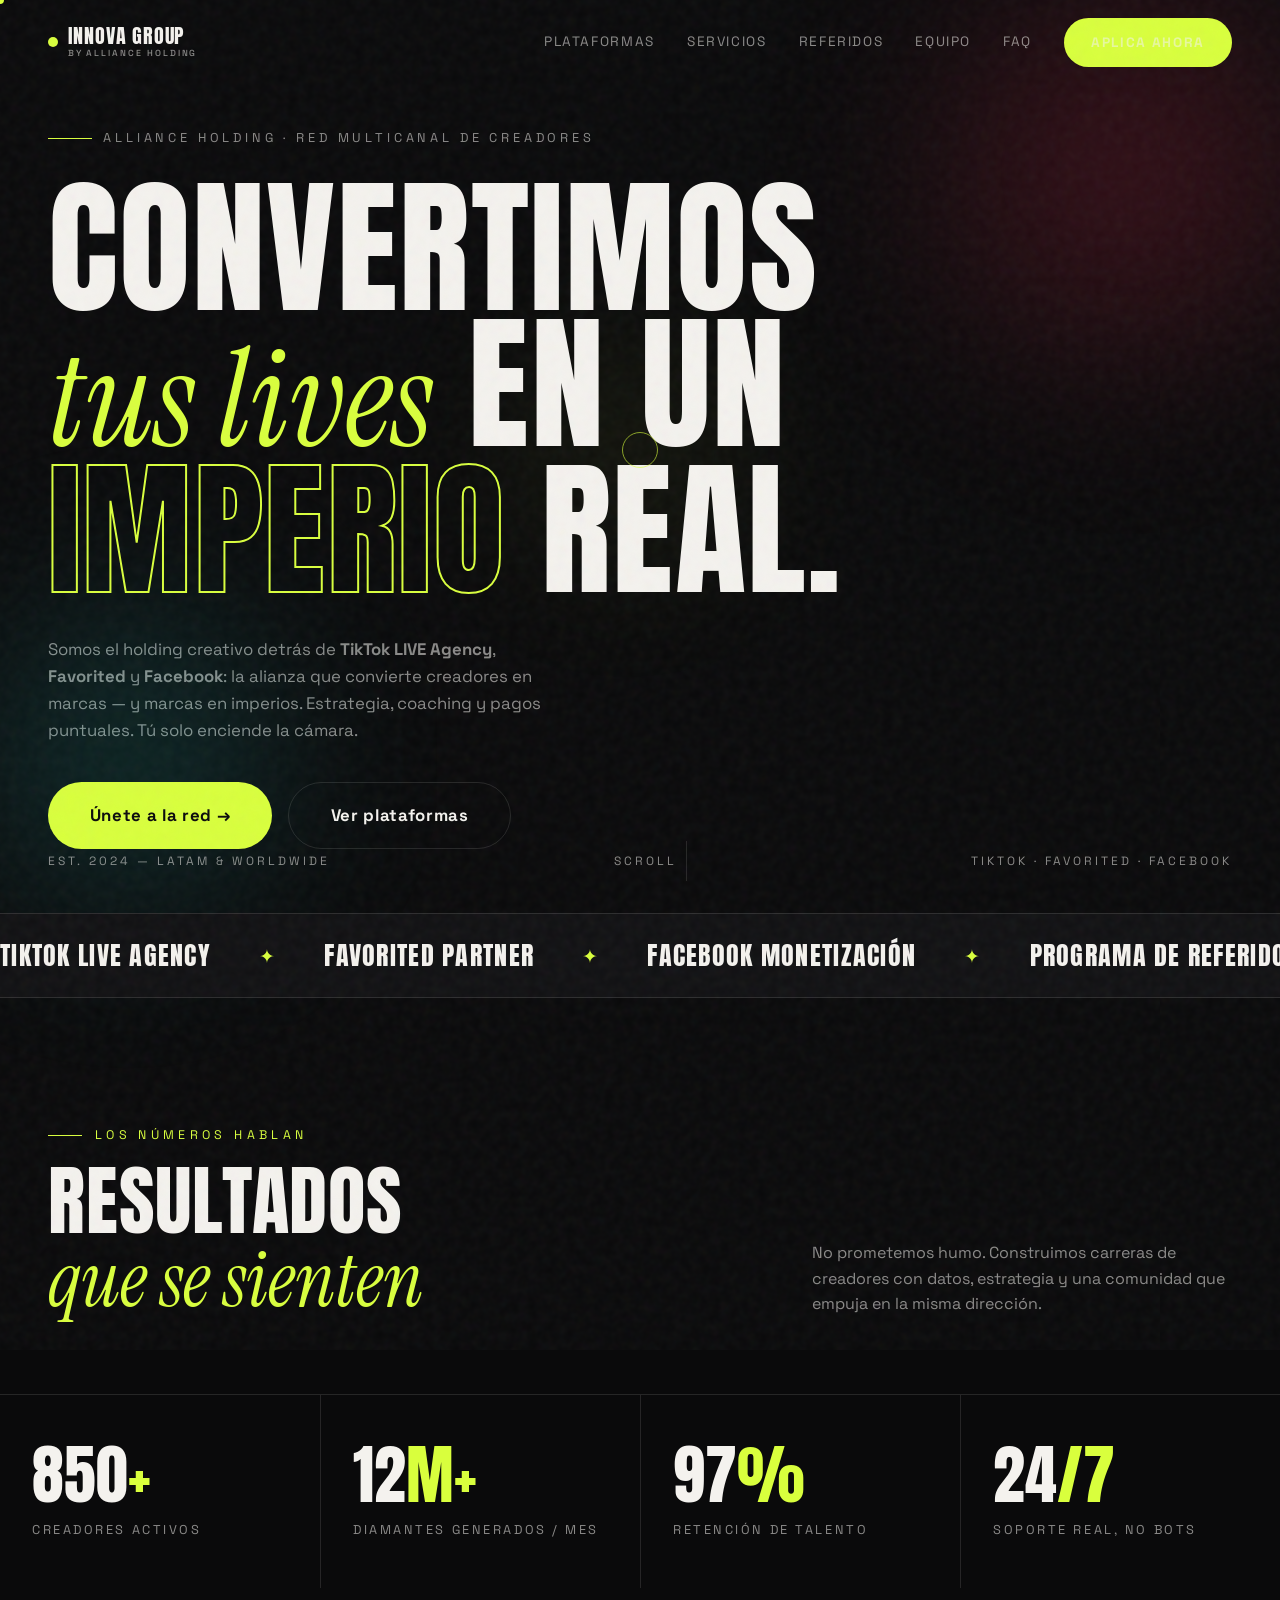
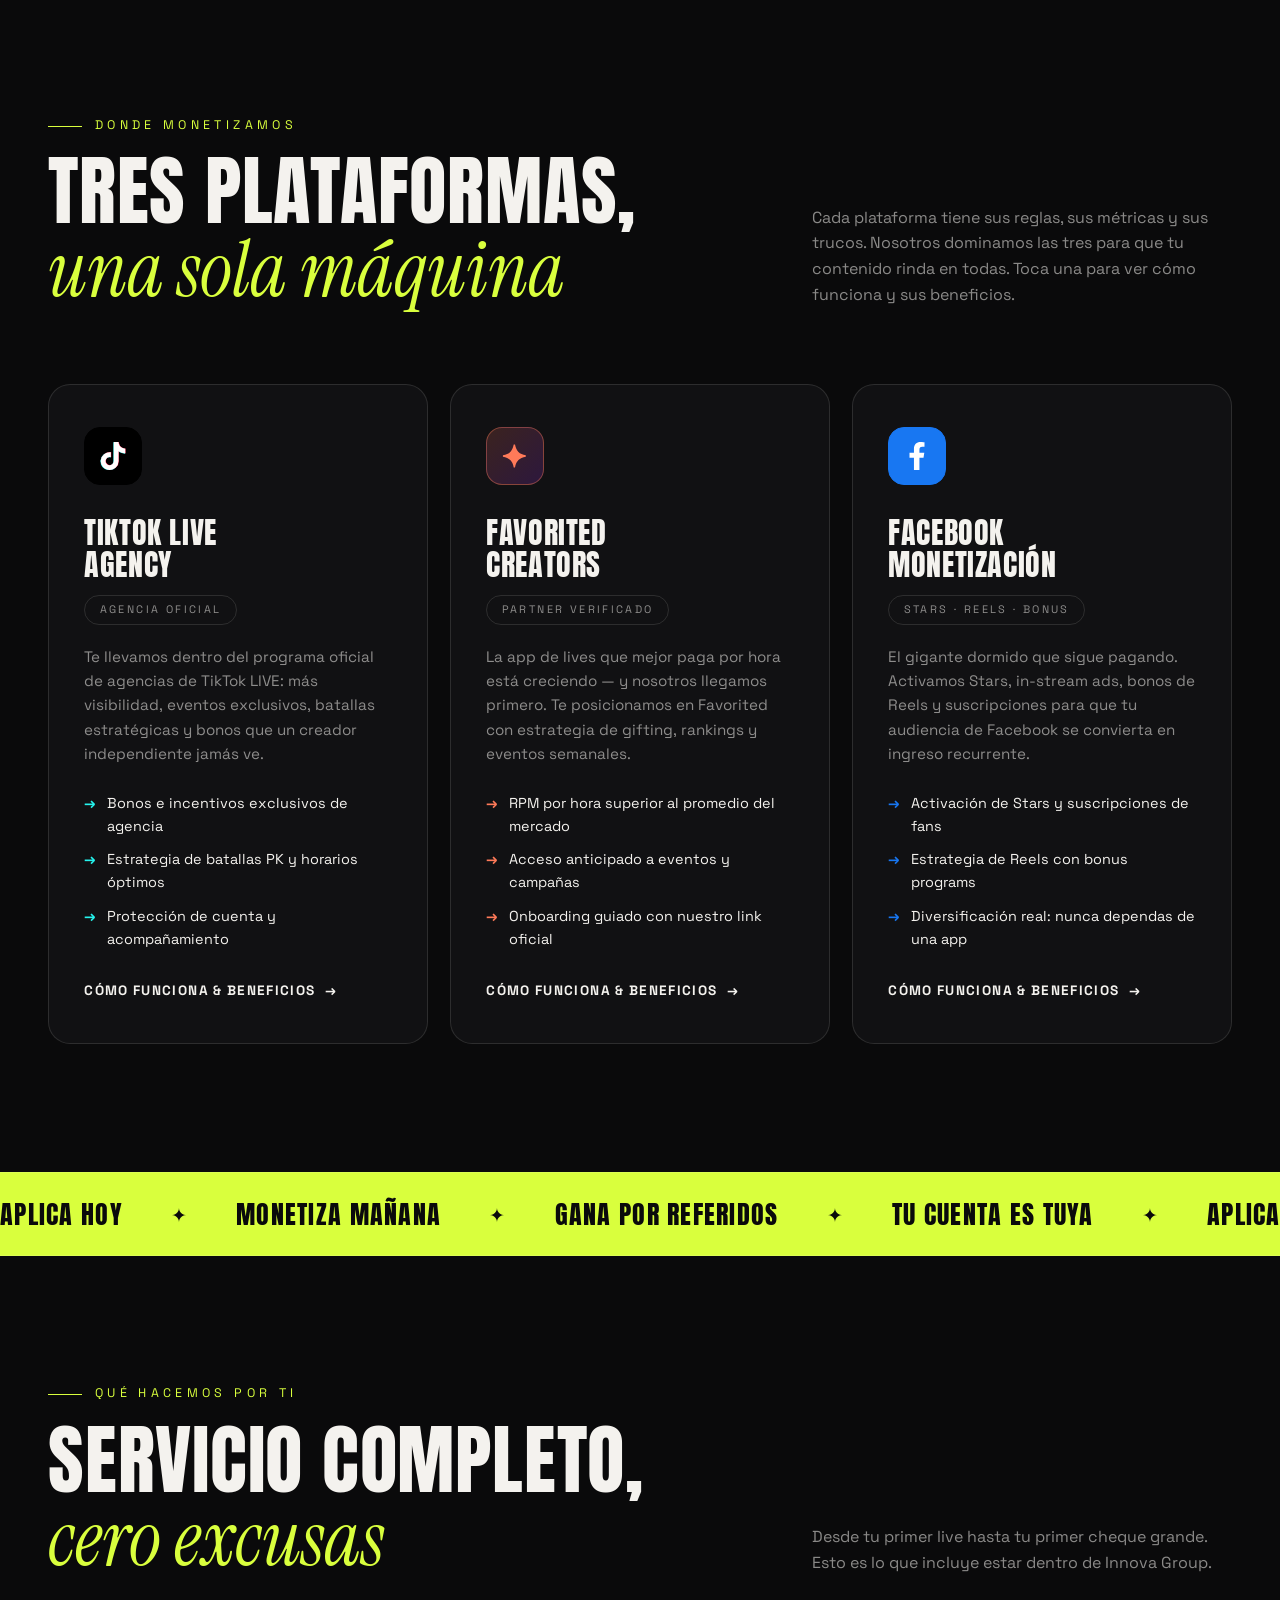
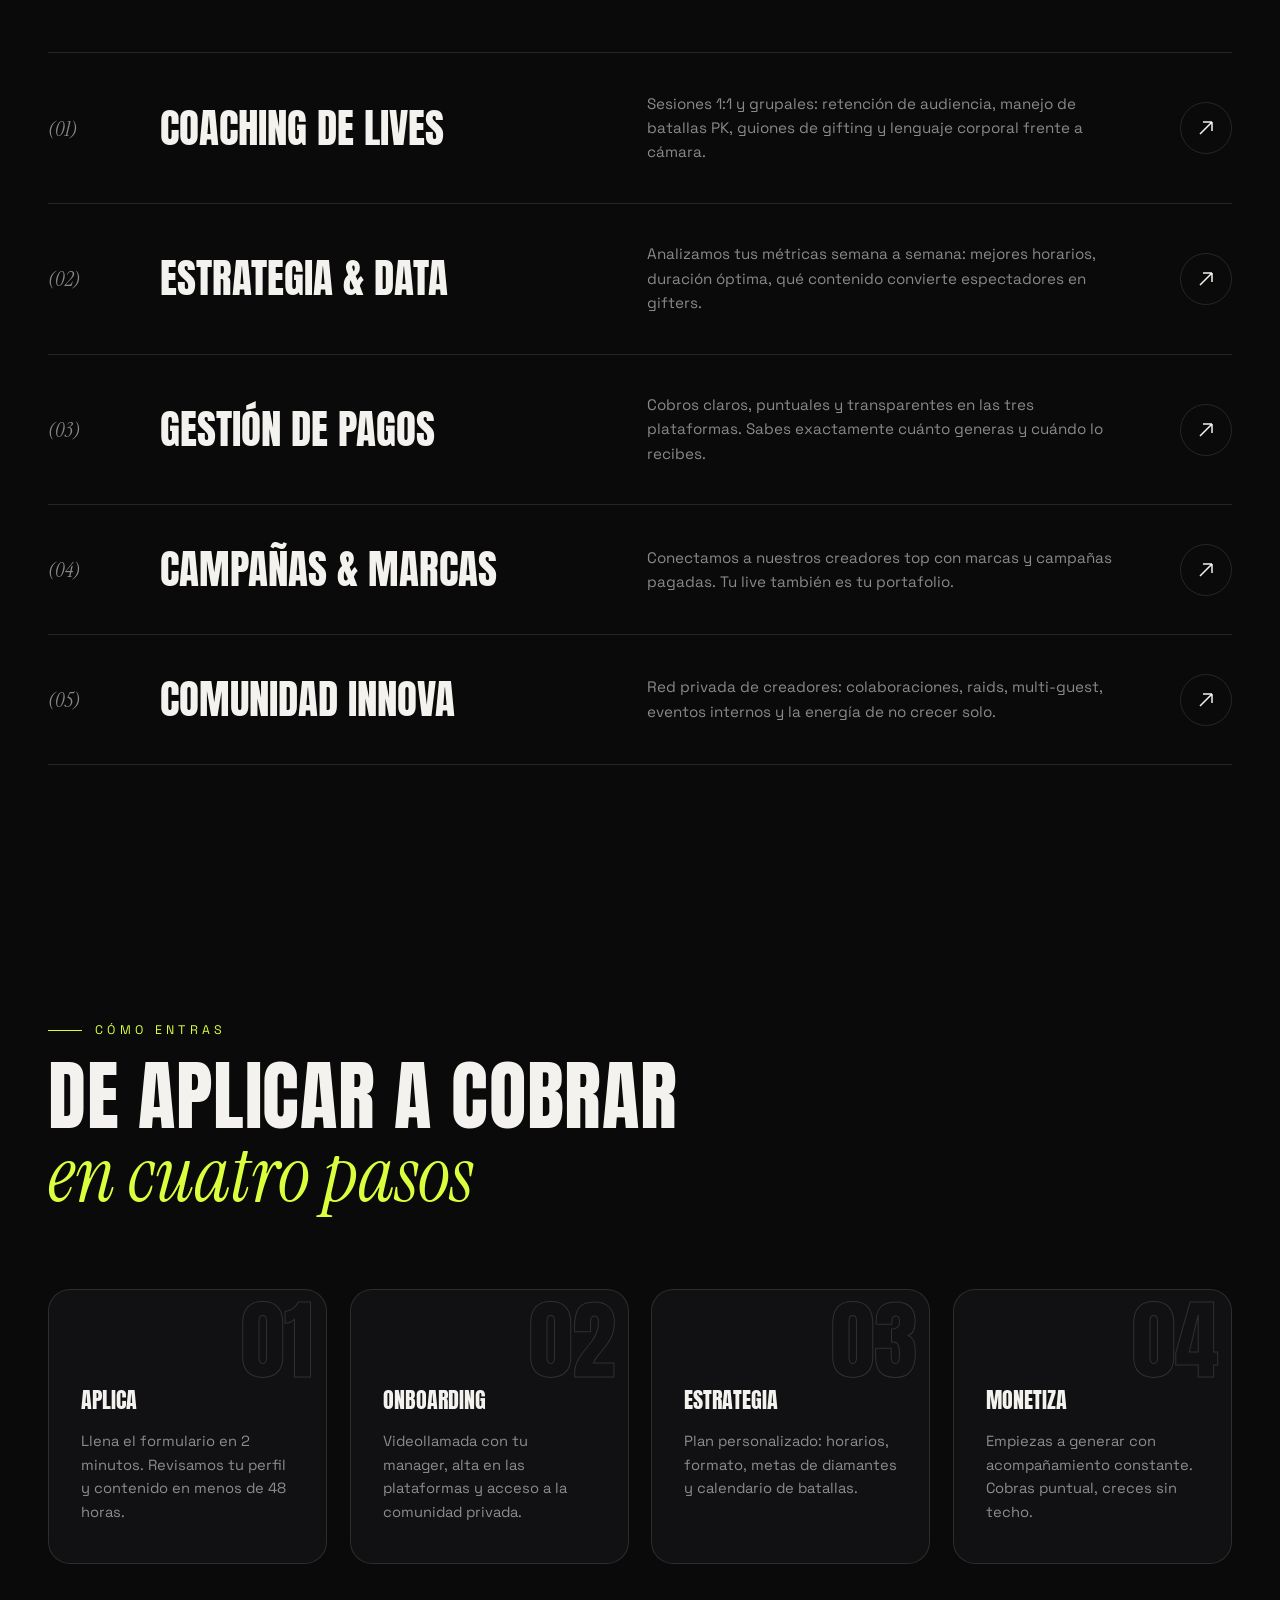
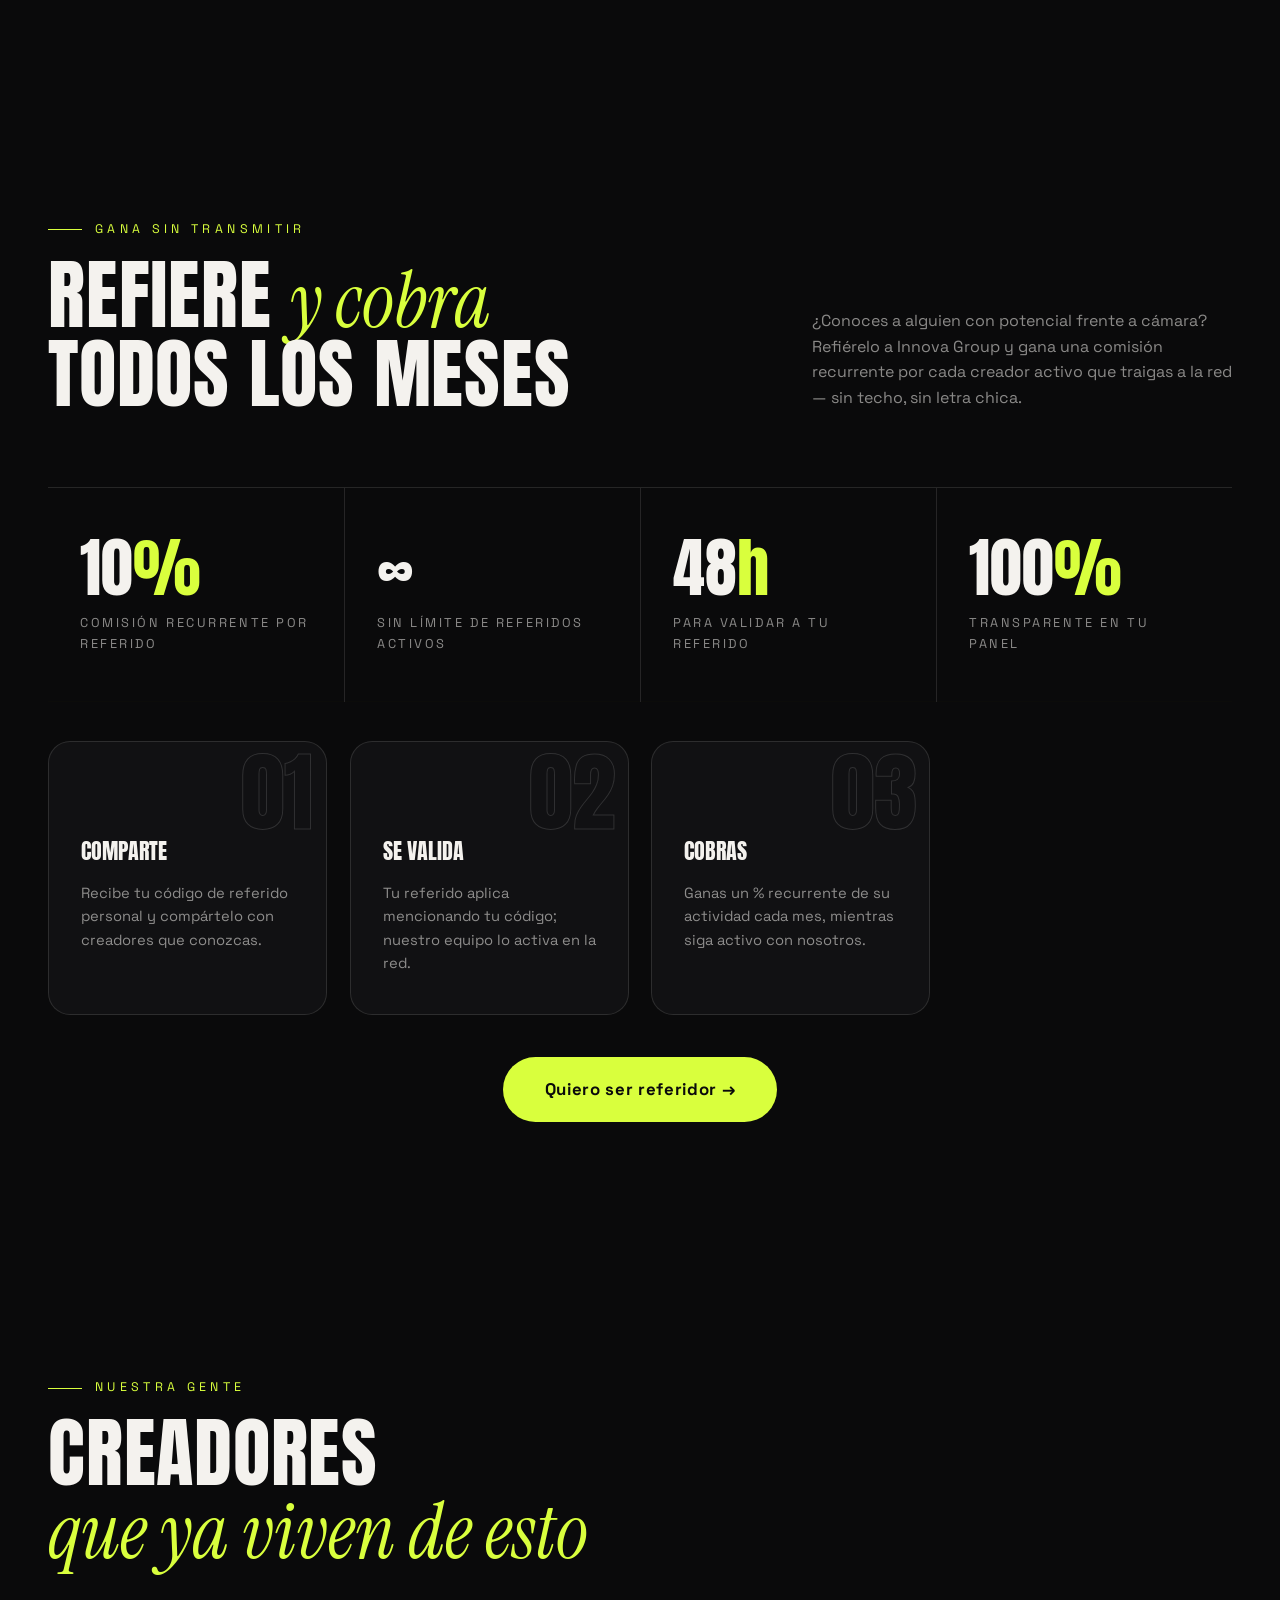
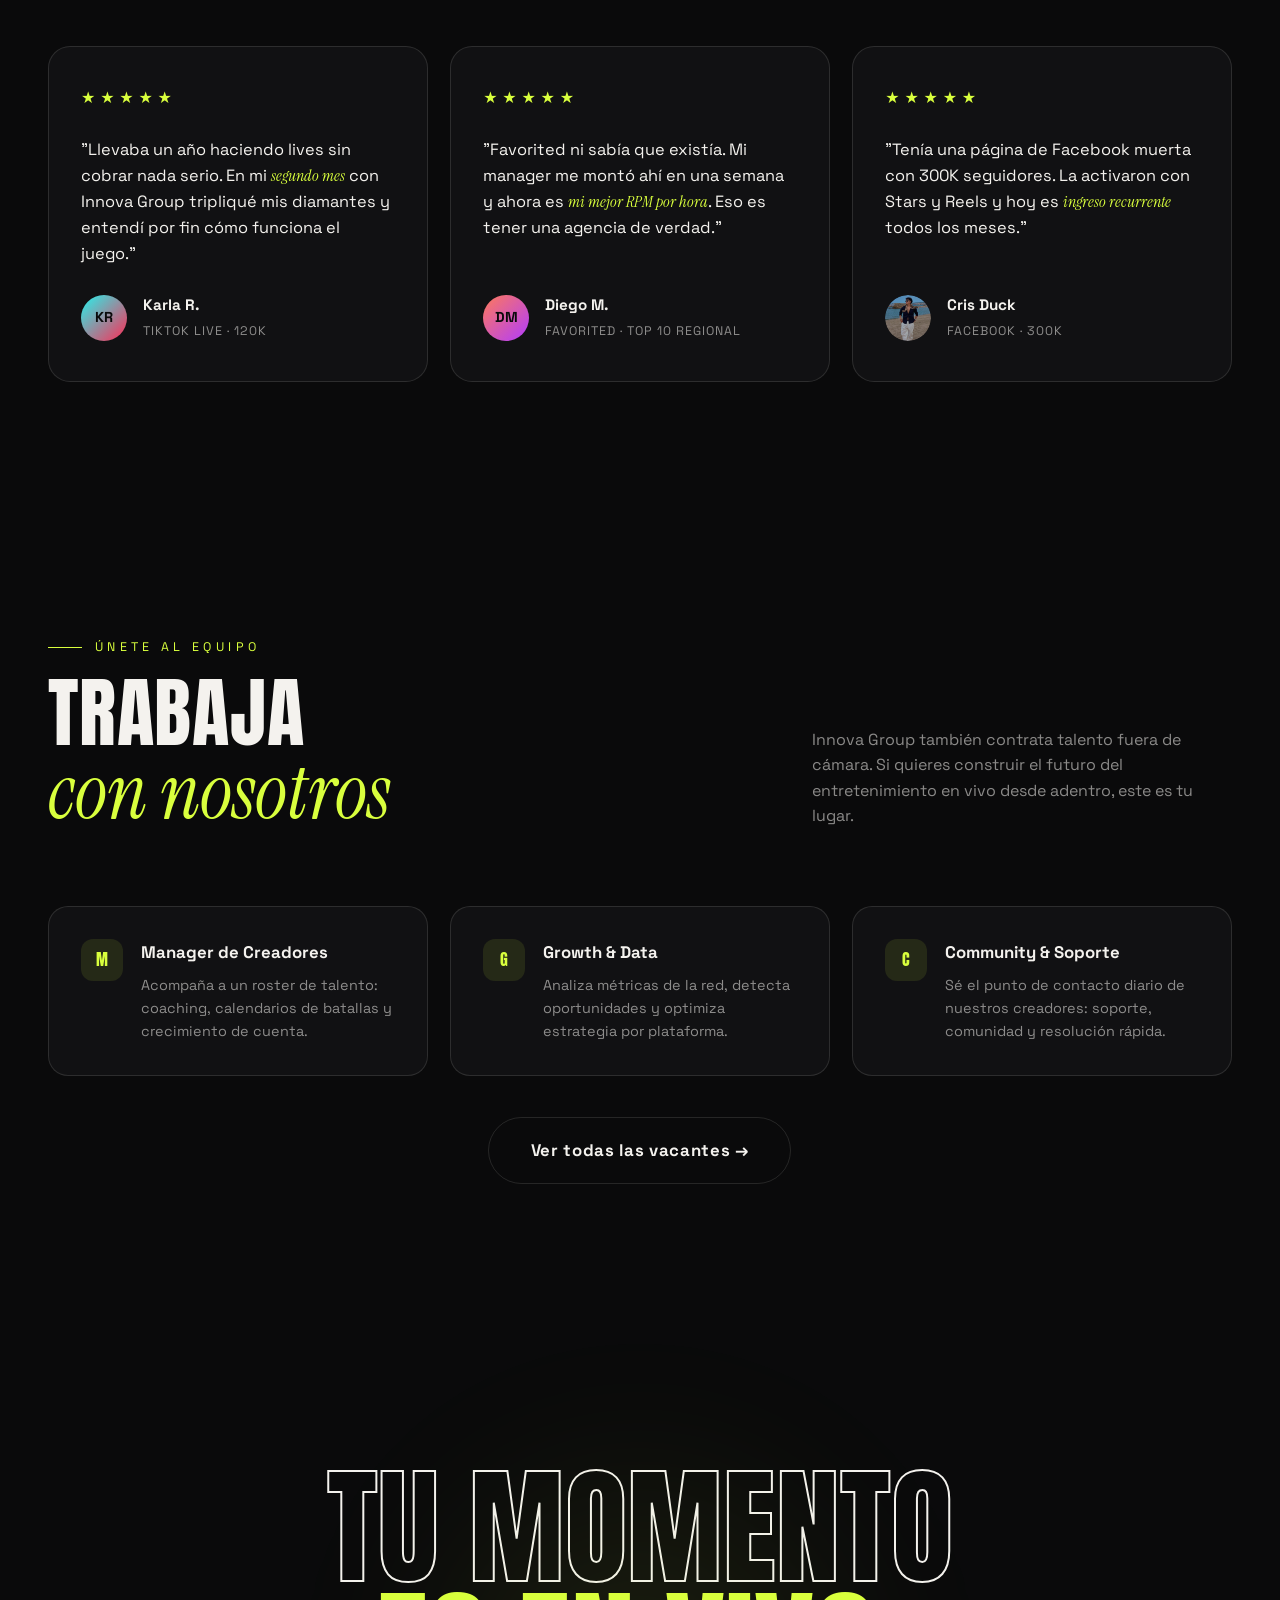
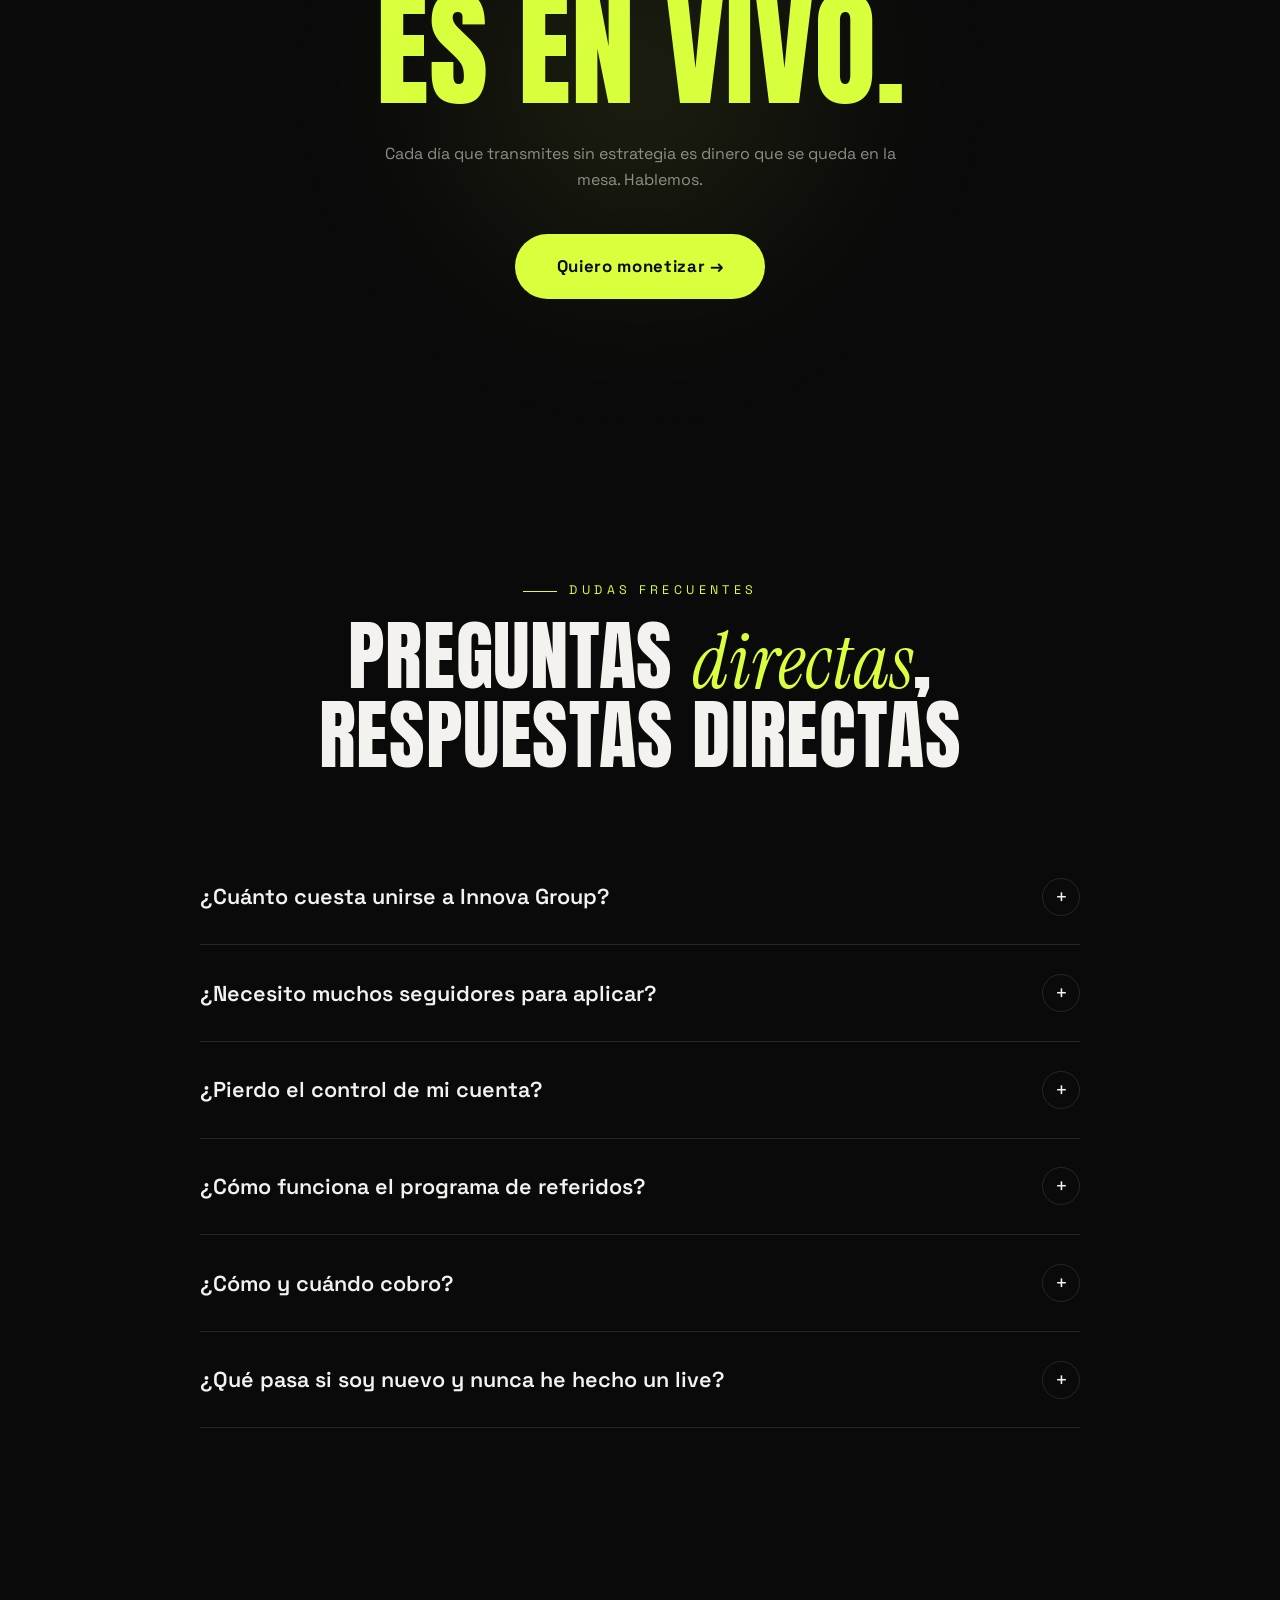
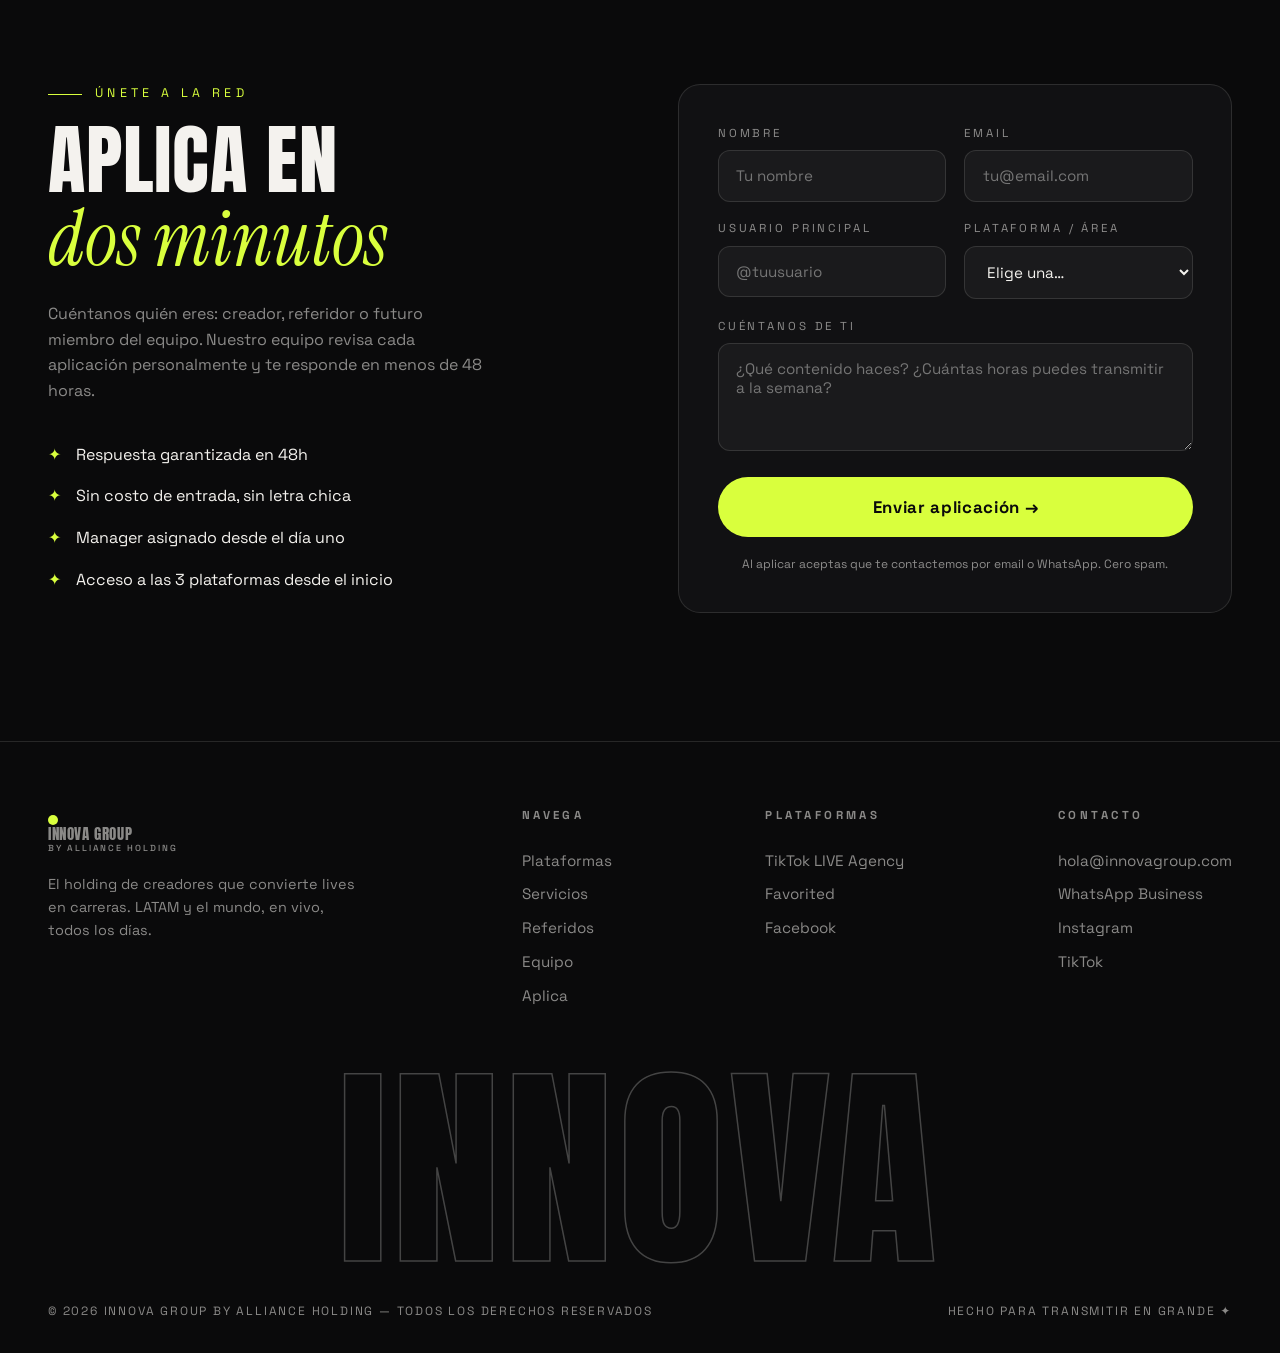
==== commit 4c4bf5b5: "Replace Facebook testimonial with Cris Duck and real photo Swap the placeholder Luisa P. gradient-in" ====
--- a/index.html
+++ b/index.html
@@ -296,8 +296,8 @@
         <span class="quote__stars">★★★★★</span>
         <p>"Tenía una página de Facebook muerta con 300K seguidores. La activaron con Stars y Reels y hoy es <em>ingreso recurrente</em> todos los meses."</p>
         <figcaption class="quote__who">
-          <span class="quote__ava" style="background:linear-gradient(135deg,#1877f2,#25f4ee)">LP</span>
-          <span><b>Luisa P.</b><small>Facebook · 300K</small></span>
+          <span class="quote__ava"><img src="assets/testimonials/cris-duck.jpg" alt="Cris Duck" loading="lazy"></span>
+          <span><b>Cris Duck</b><small>Facebook · 300K</small></span>
         </figcaption>
       </figure>
     </div>
--- a/assets/styles.css
+++ b/assets/styles.css
@@ -325,7 +325,9 @@
 .quote__ava{
   width:46px;height:46px;border-radius:50%;flex:none;
   display:grid;place-items:center;font-weight:700;color:#0a0a0b;font-size:.9rem;
-}
+  overflow:hidden;
+}
+.quote__ava img{width:100%;height:100%;object-fit:cover;border-radius:50%}
 .quote__who b{display:block;font-size:.95rem}
 .quote__who small{color:var(--ink-dim);font-size:.78rem;letter-spacing:.08em;text-transform:uppercase}
 @media(max-width:980px){.quotes{grid-template-columns:1fr}}
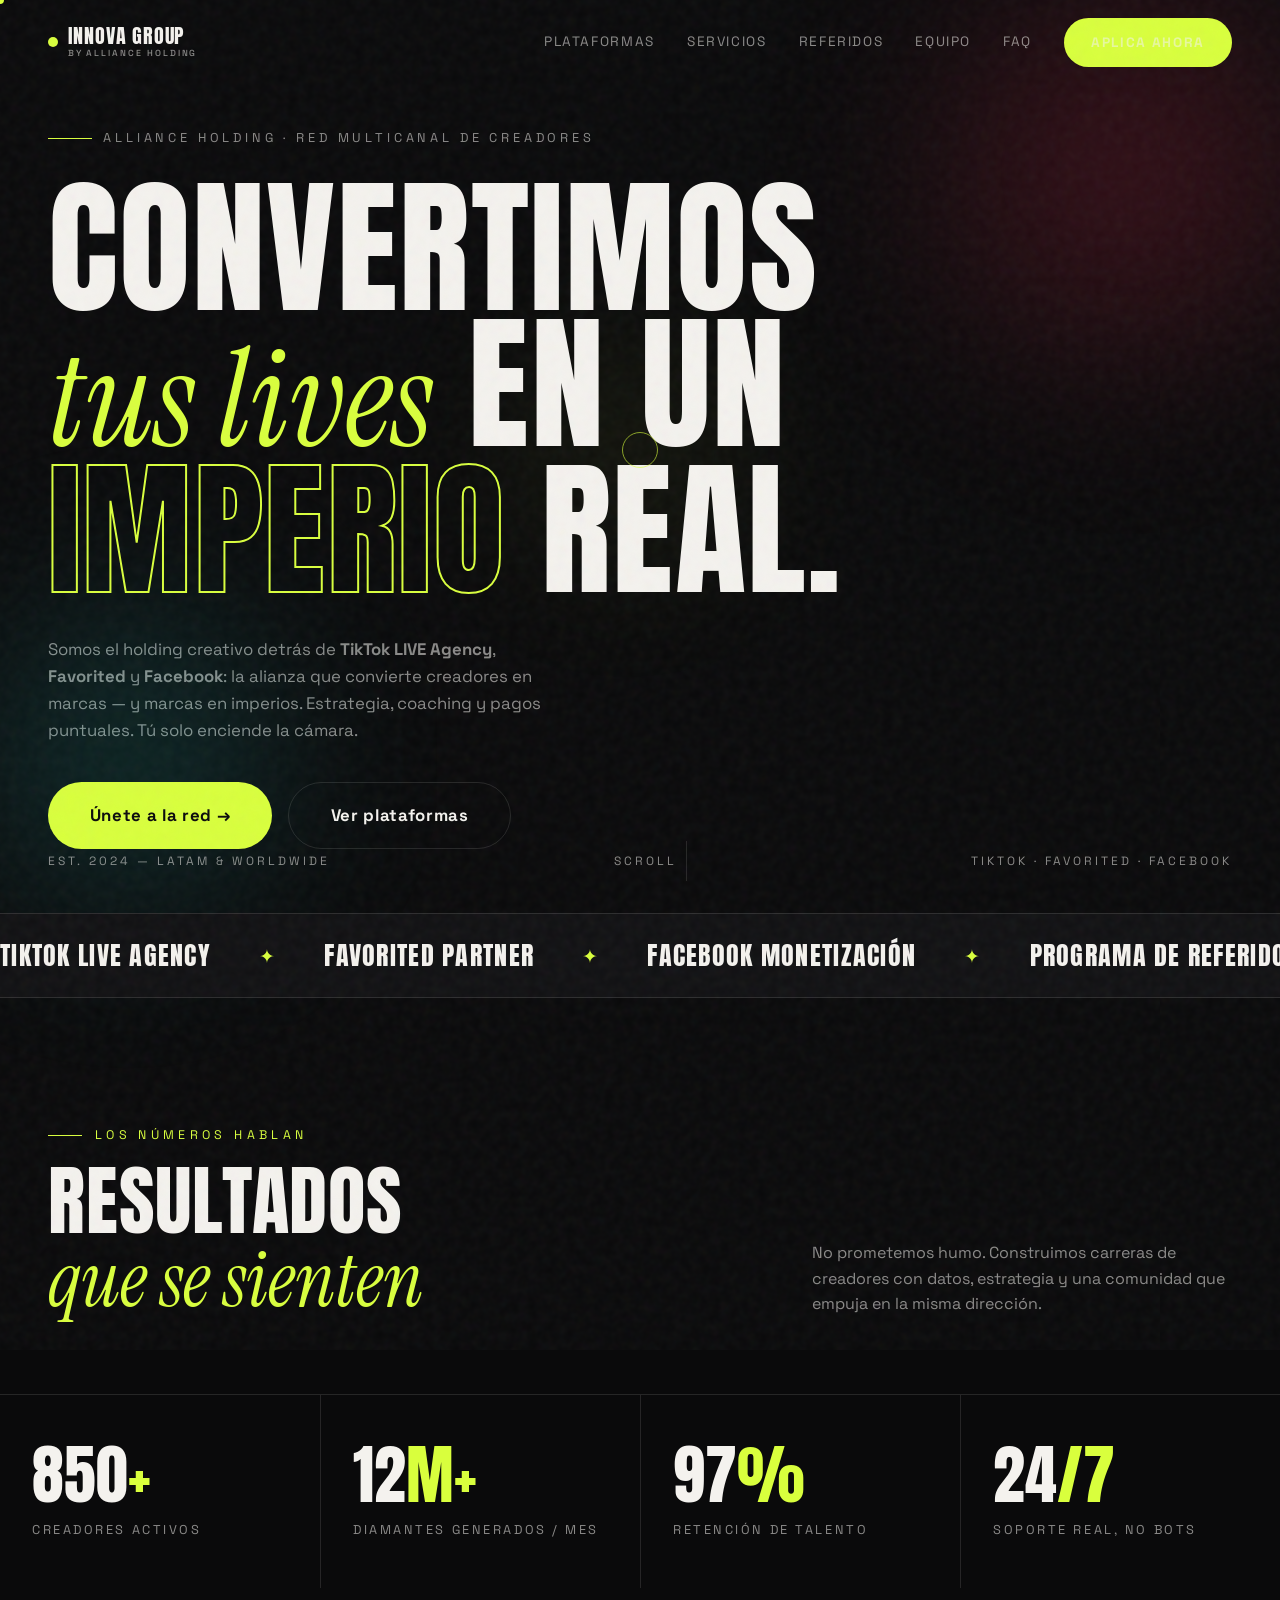
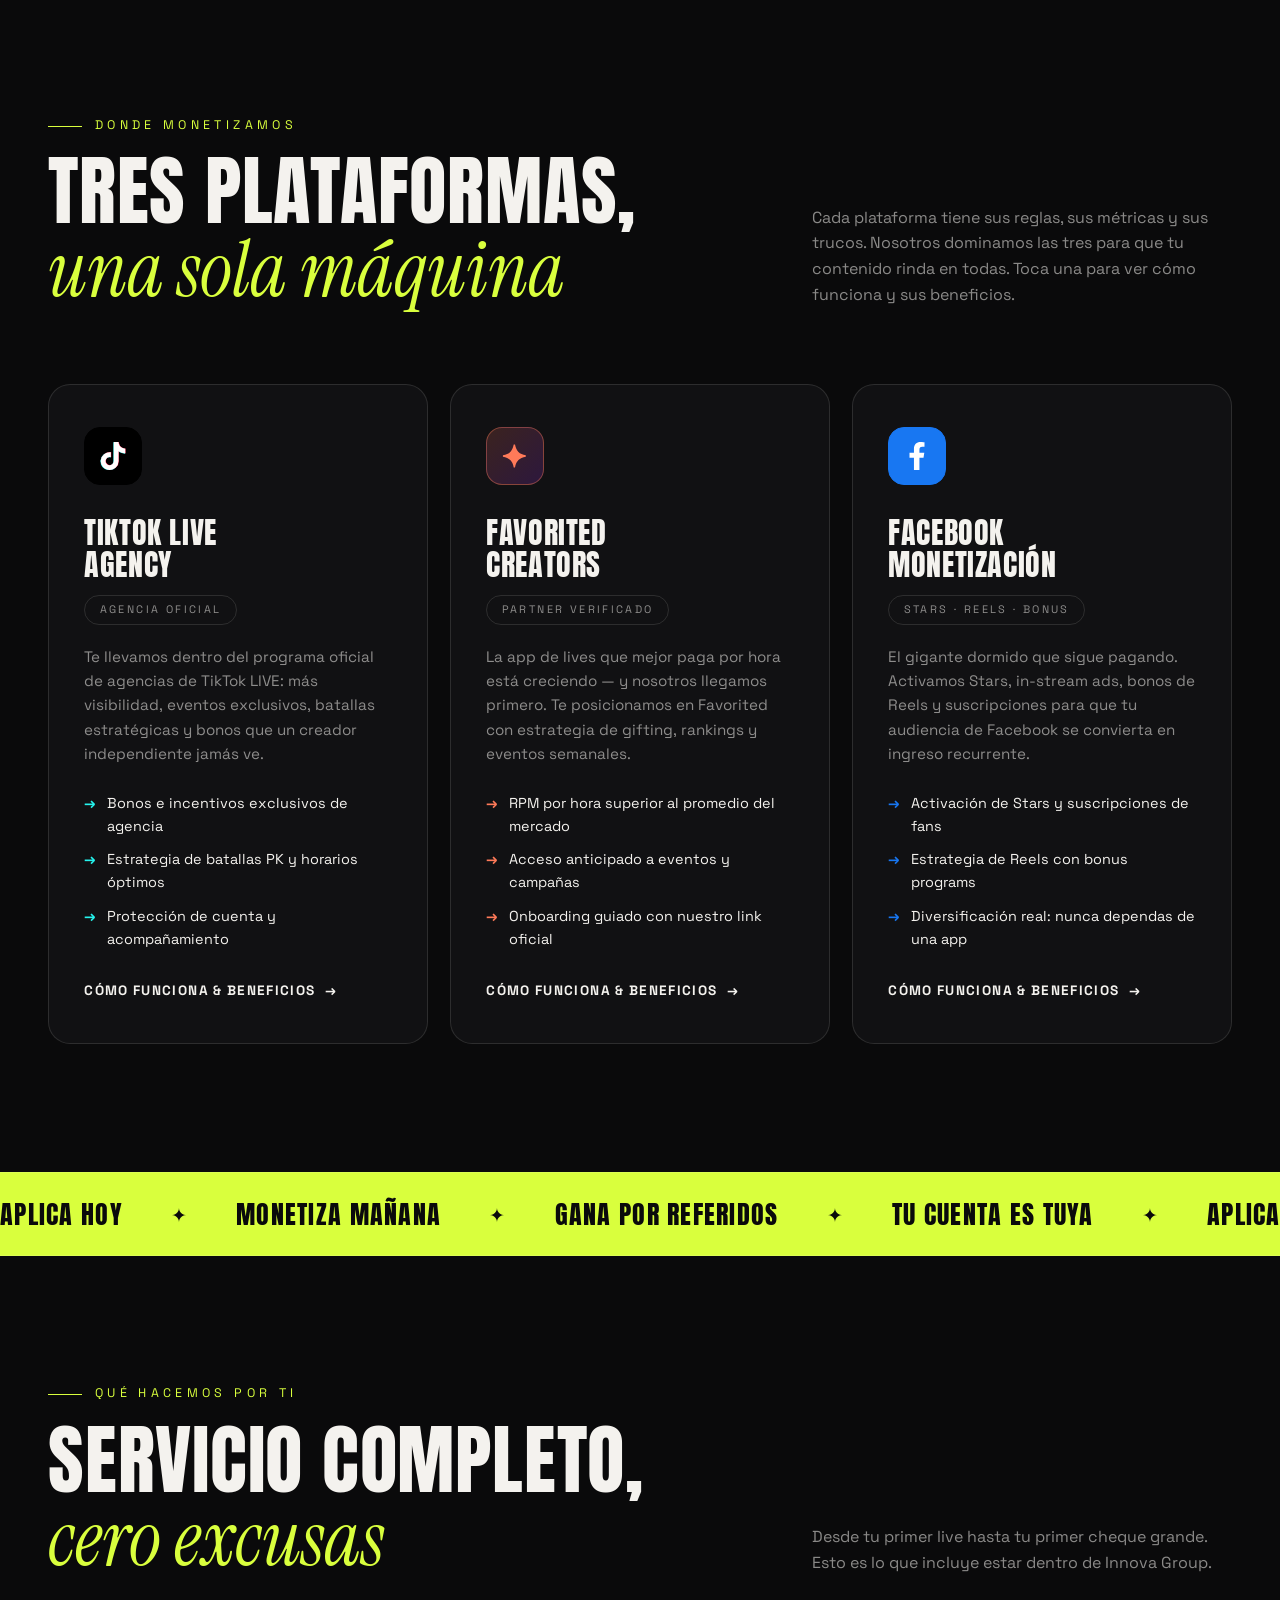
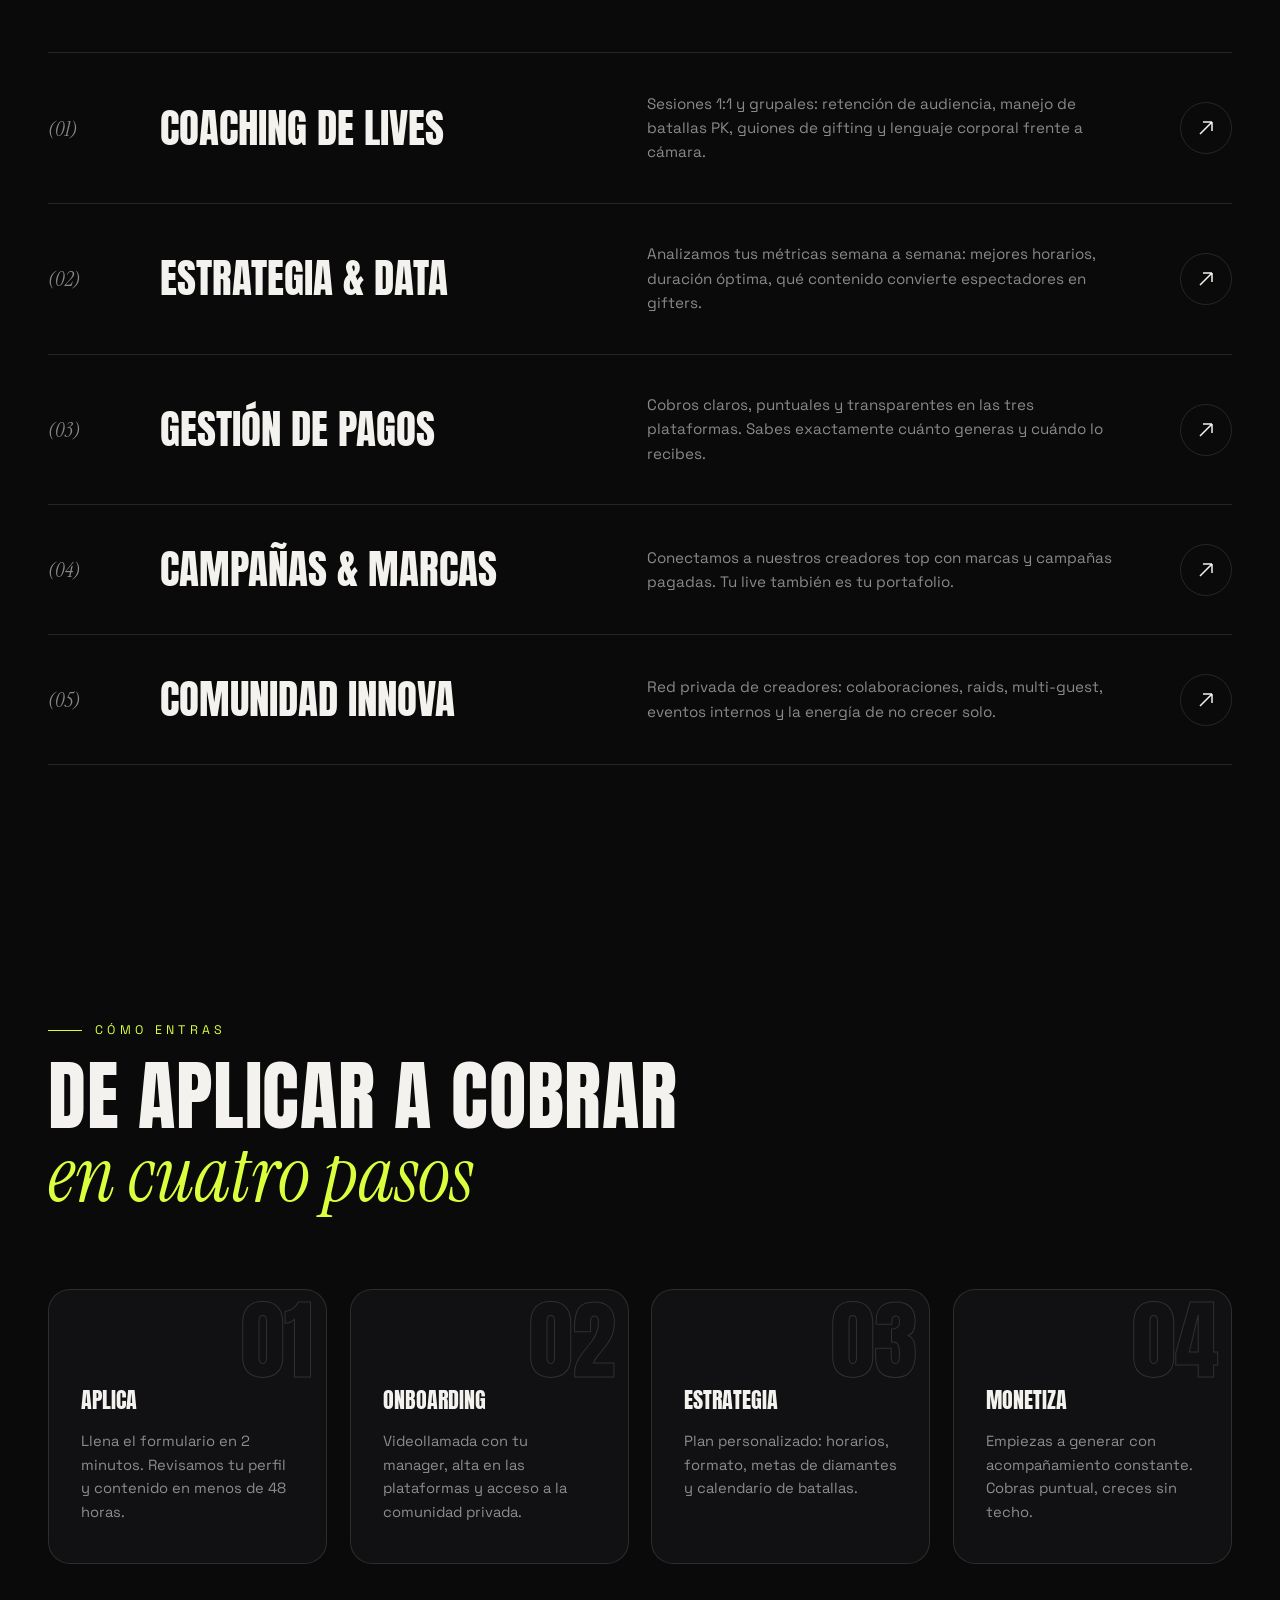
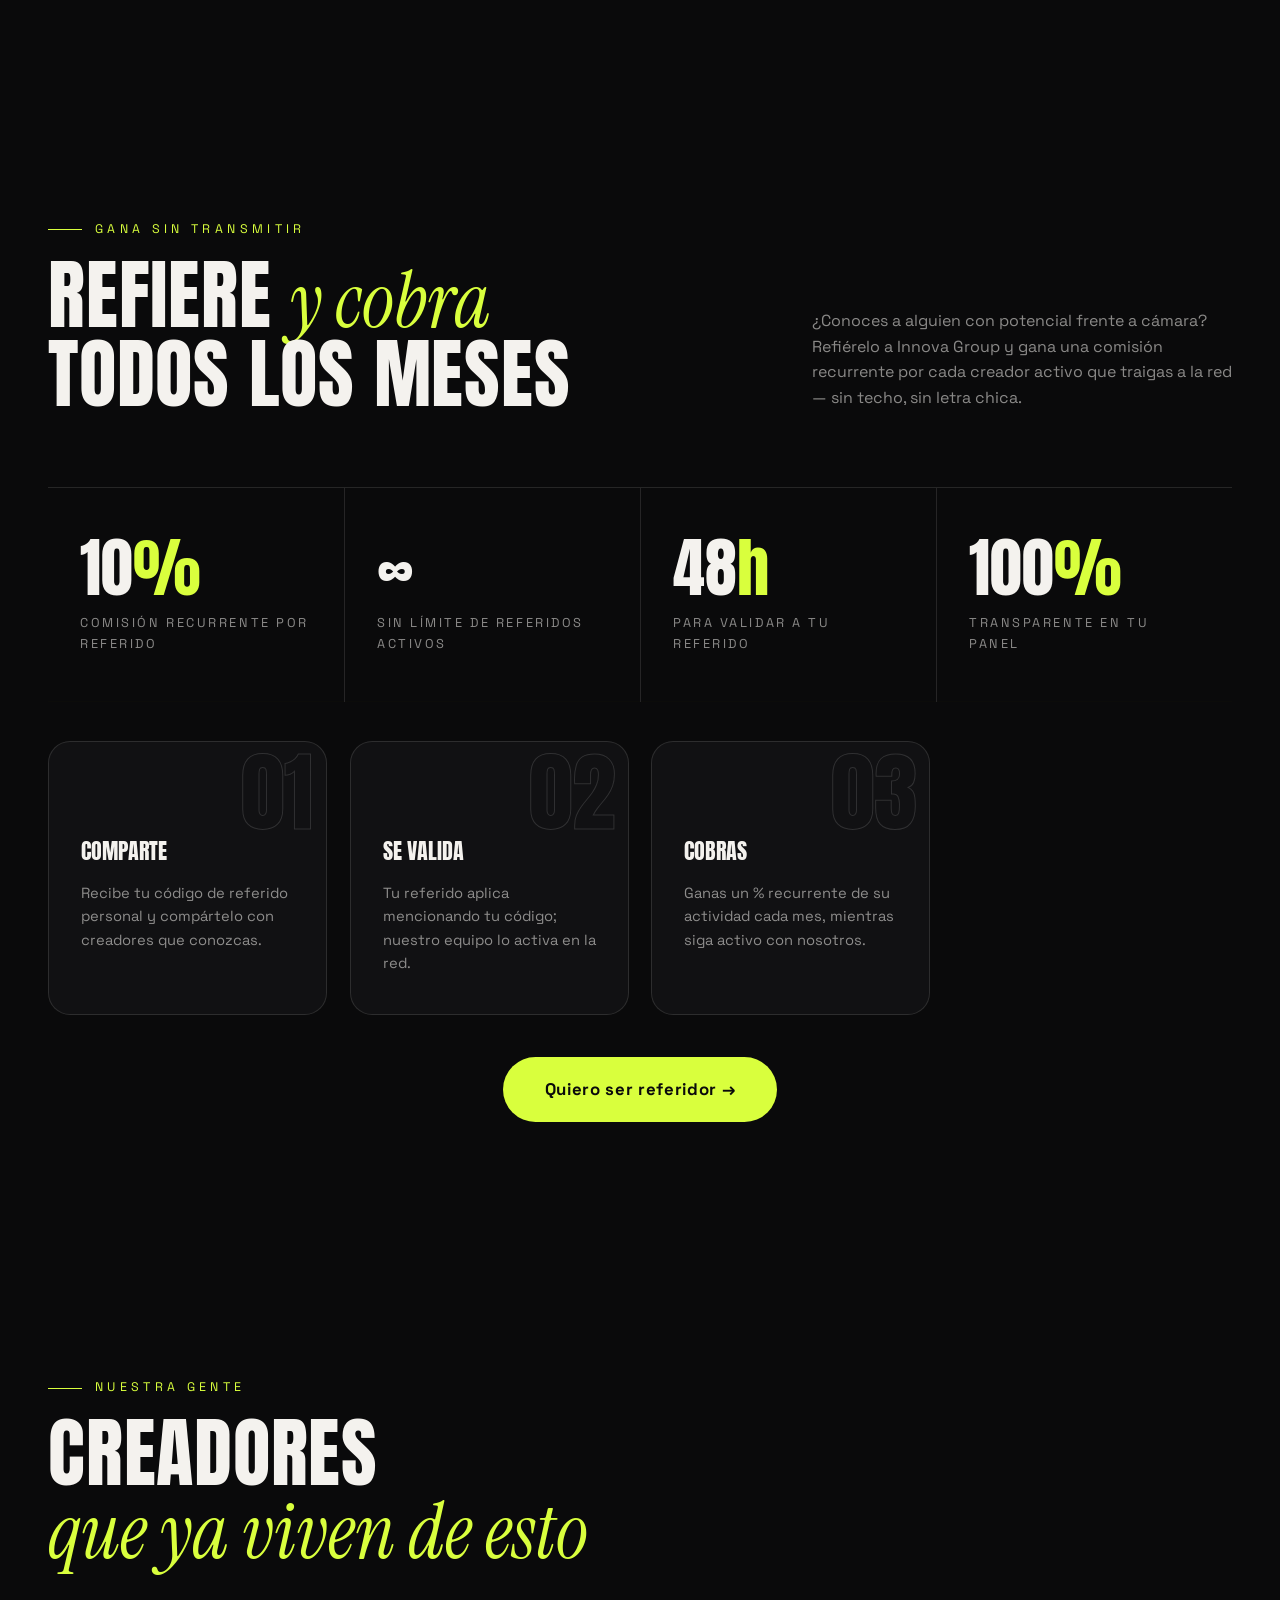
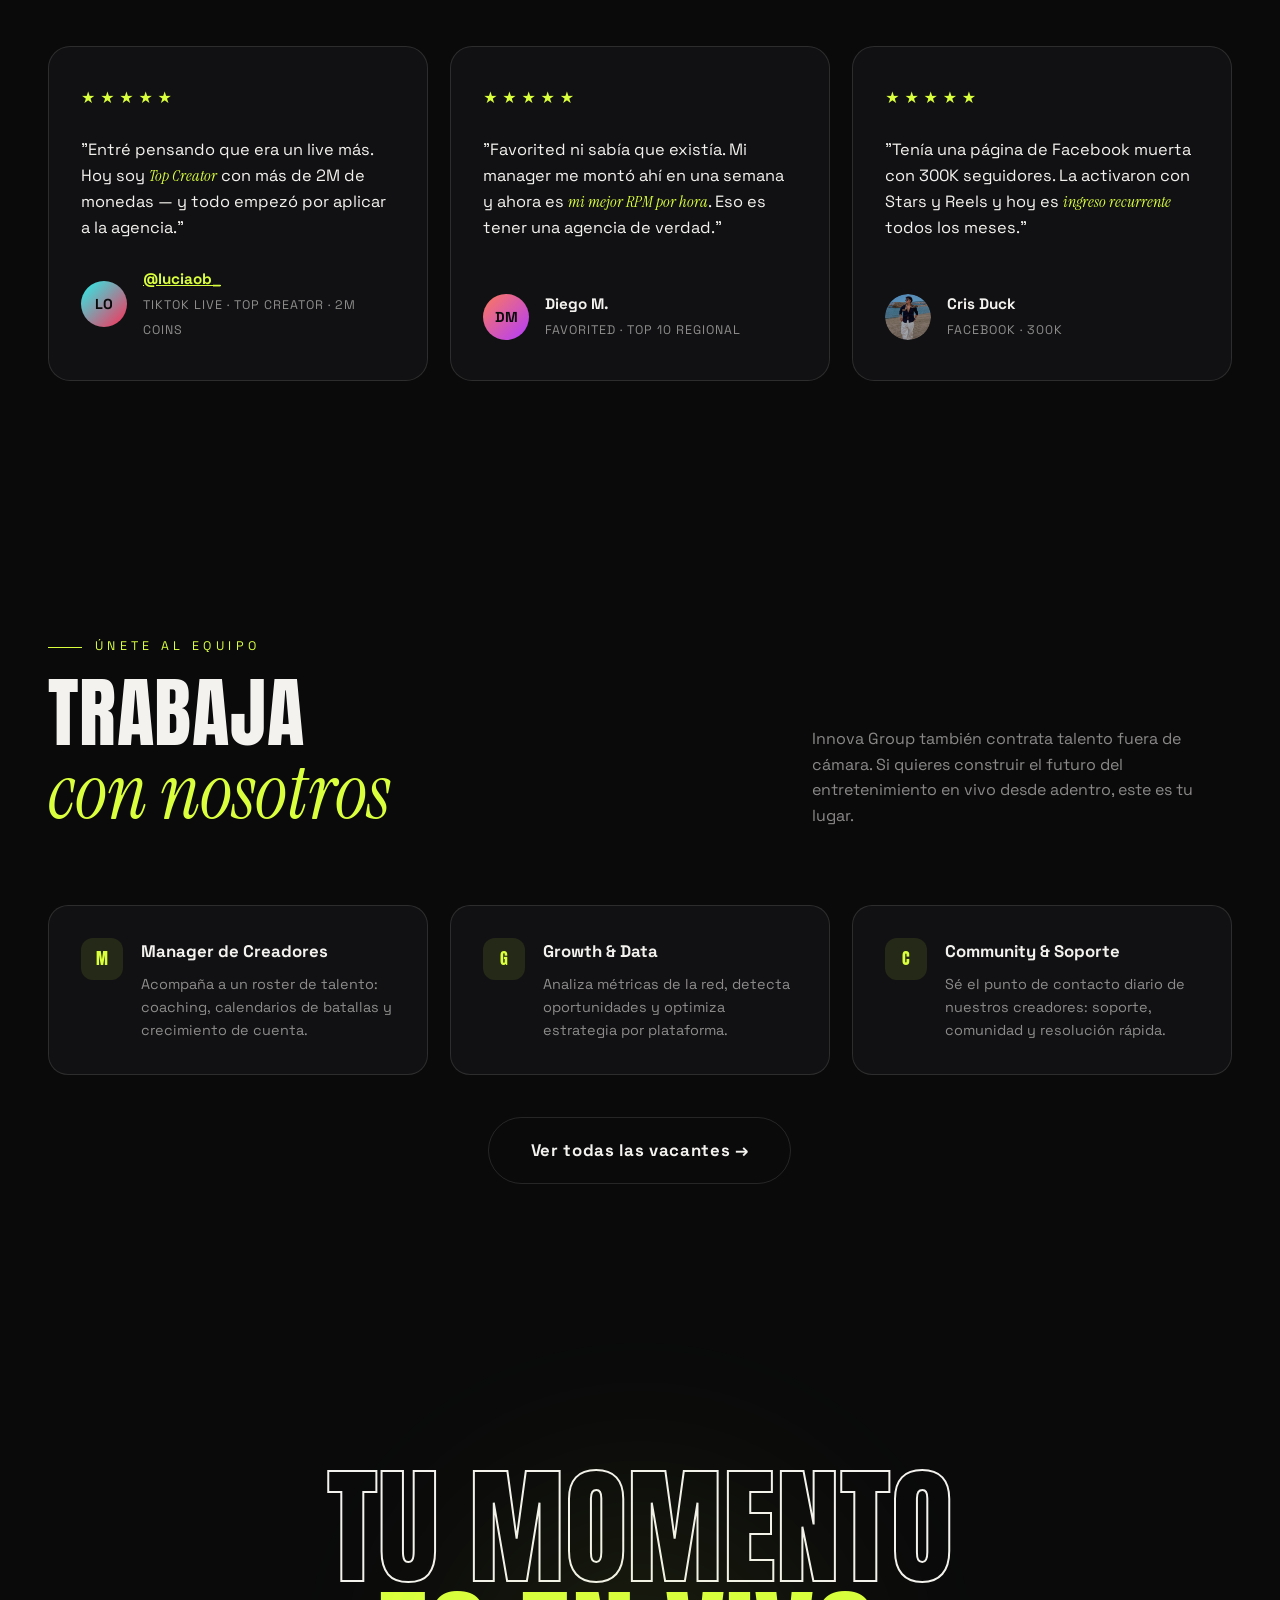
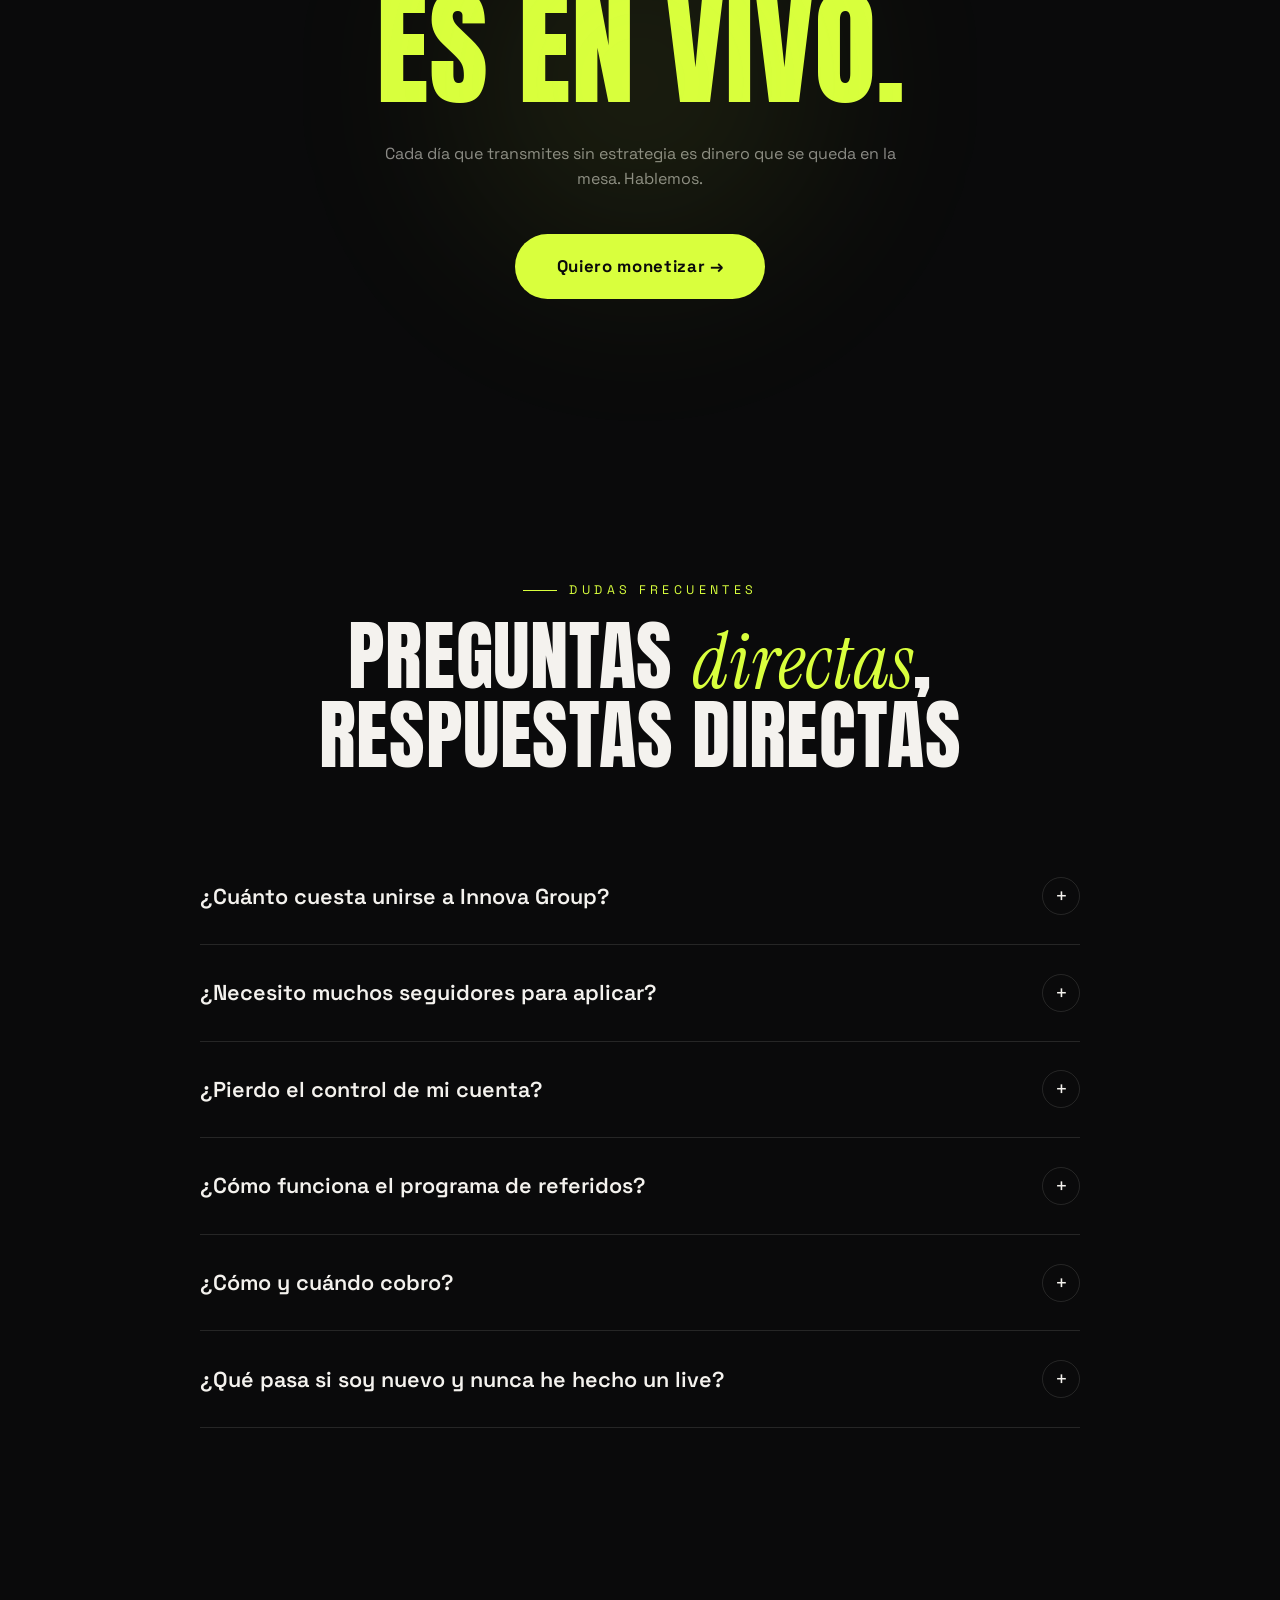
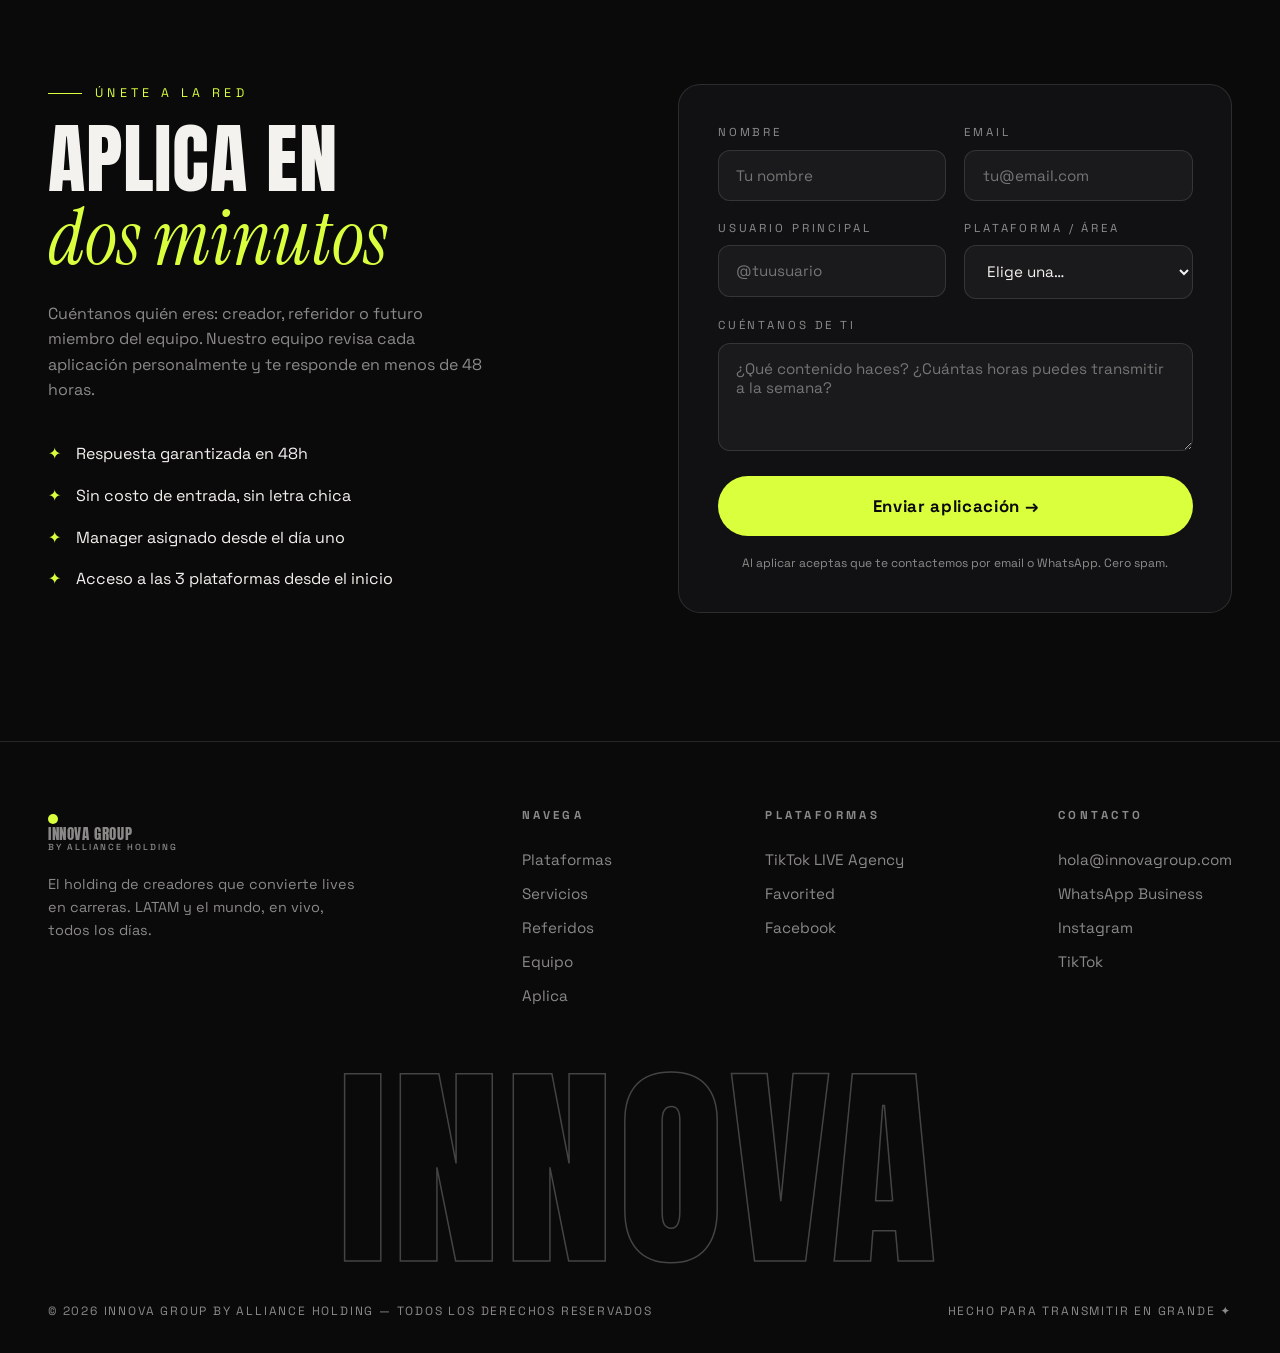
==== commit af78c099: "Replace TikTok testimonial with @luciaob_ (Top Creator, 2M Coins) Swap the placeholder Karla R. quot" ====
--- a/index.html
+++ b/index.html
@@ -278,10 +278,10 @@
     <div class="quotes">
       <figure class="quote reveal">
         <span class="quote__stars">★★★★★</span>
-        <p>"Llevaba un año haciendo lives sin cobrar nada serio. En mi <em>segundo mes</em> con Innova Group tripliqué mis diamantes y entendí por fin cómo funciona el juego."</p>
+        <p>"Entré pensando que era un live más. Hoy soy <em>Top Creator</em> con más de 2M de monedas — y todo empezó por aplicar a la agencia."</p>
         <figcaption class="quote__who">
-          <span class="quote__ava" style="background:linear-gradient(135deg,#25f4ee,#fe2c55)">KR</span>
-          <span><b>Karla R.</b><small>TikTok LIVE · 120K</small></span>
+          <span class="quote__ava" style="background:linear-gradient(135deg,#25f4ee,#fe2c55)">LO</span>
+          <span><b><a href="https://www.tiktok.com/@luciaob_?_r=1&_t=ZS-97kK8lcfOd7" target="_blank" rel="noopener noreferrer" style="color:var(--acid);text-decoration:underline">@luciaob_</a></b><small>TikTok LIVE · Top Creator · 2M Coins</small></span>
         </figcaption>
       </figure>
       <figure class="quote reveal" data-delay="1">
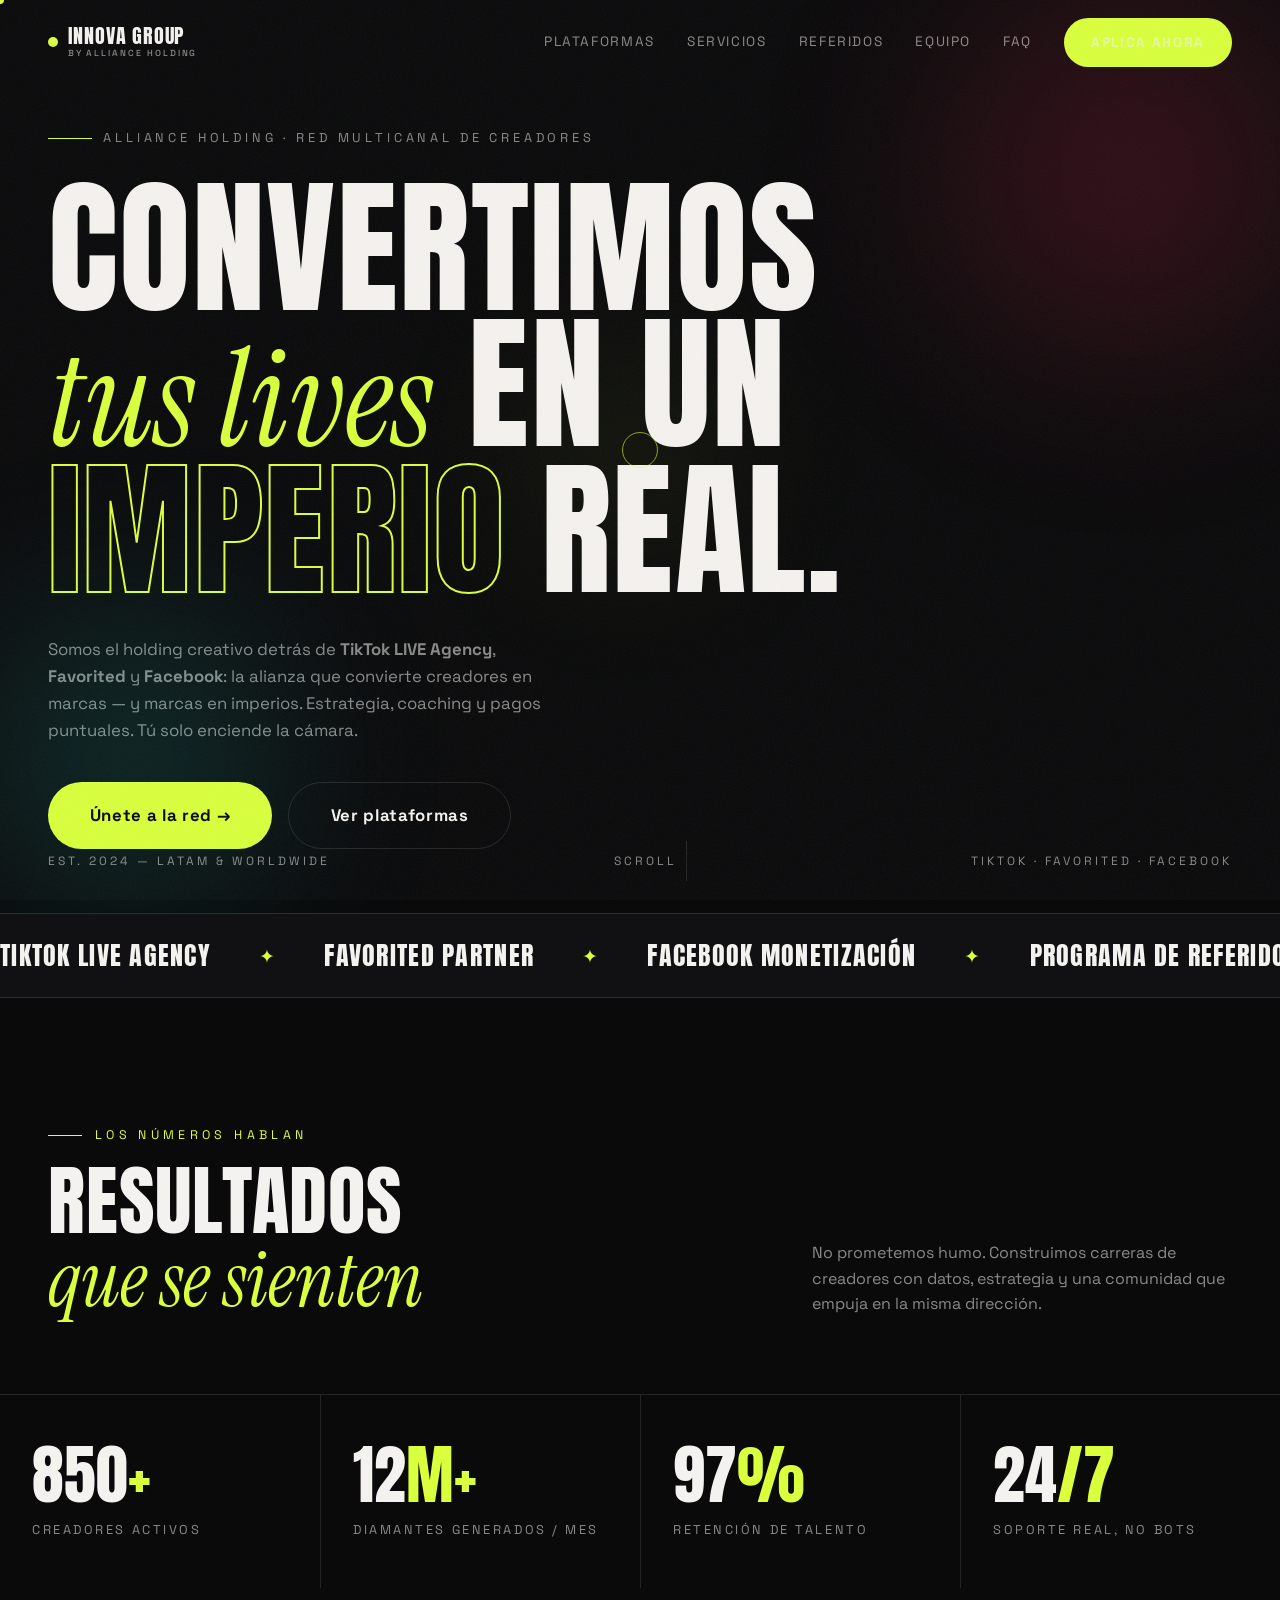
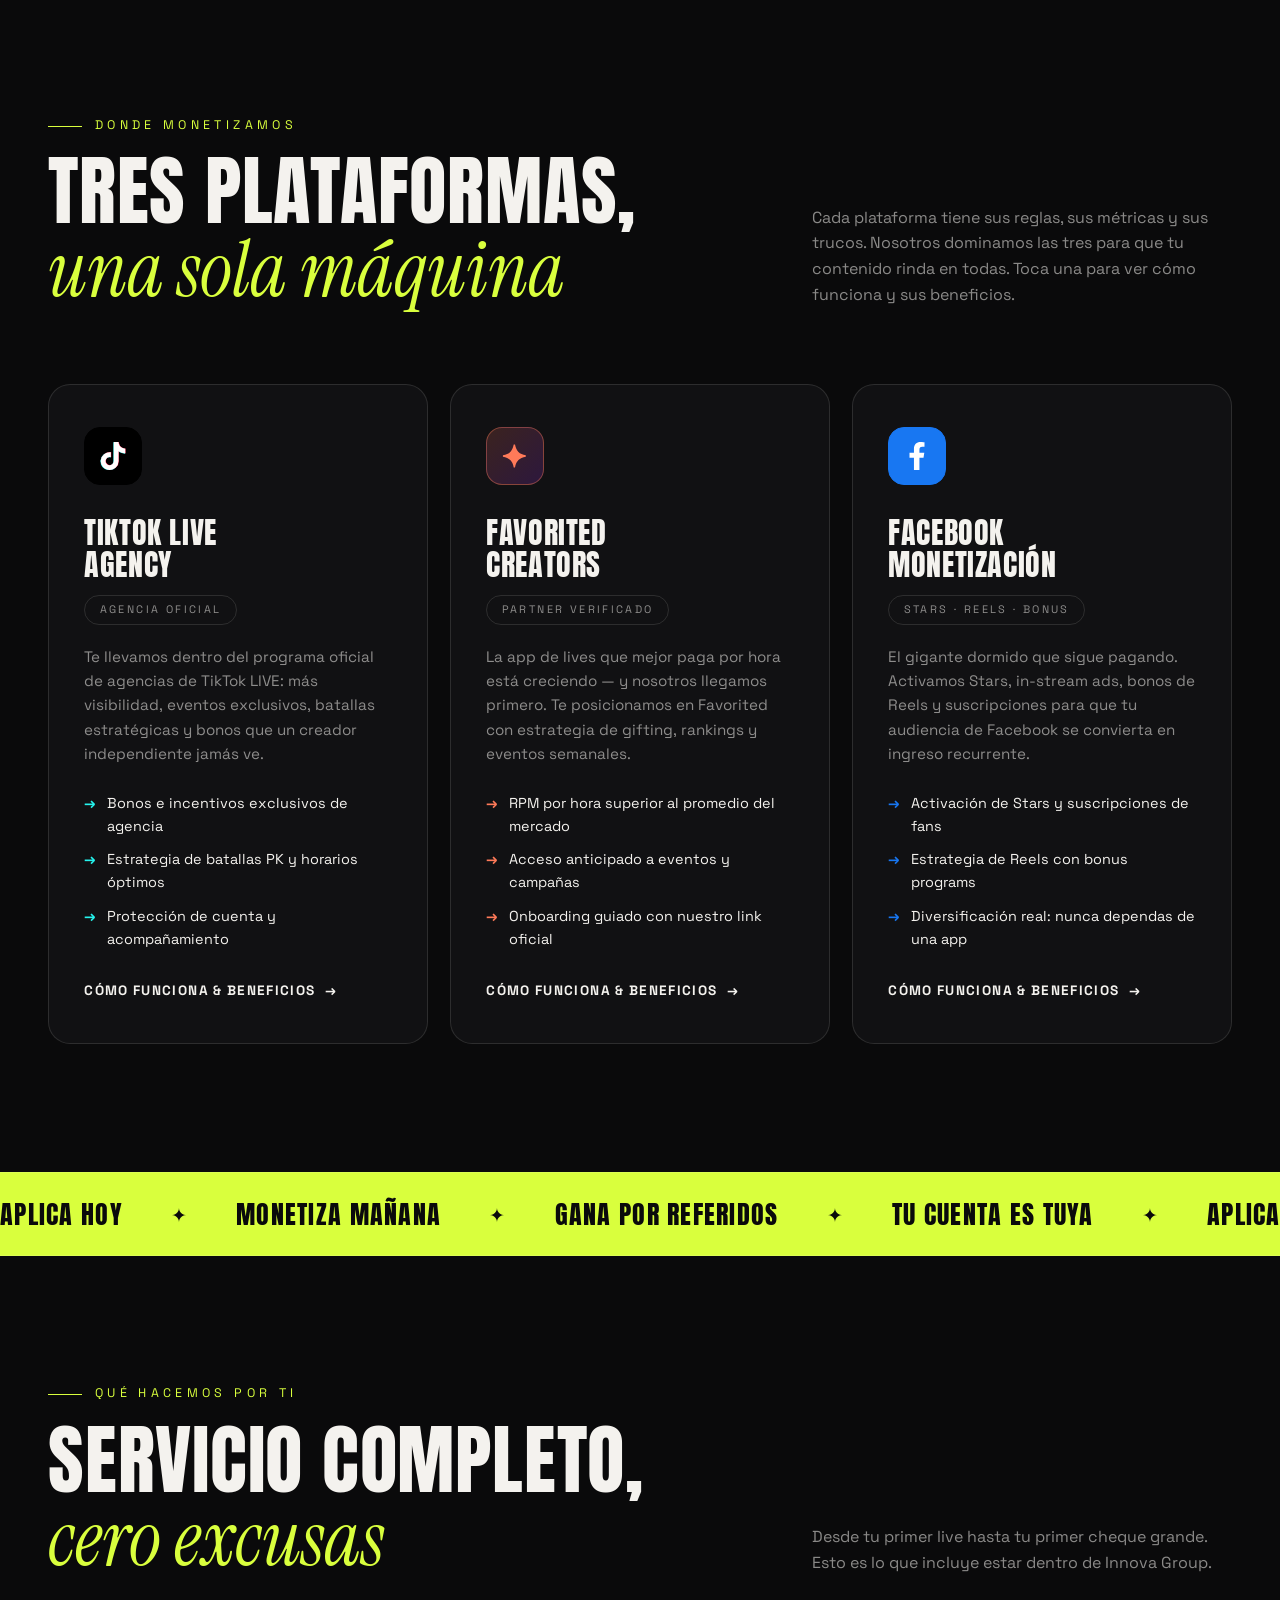
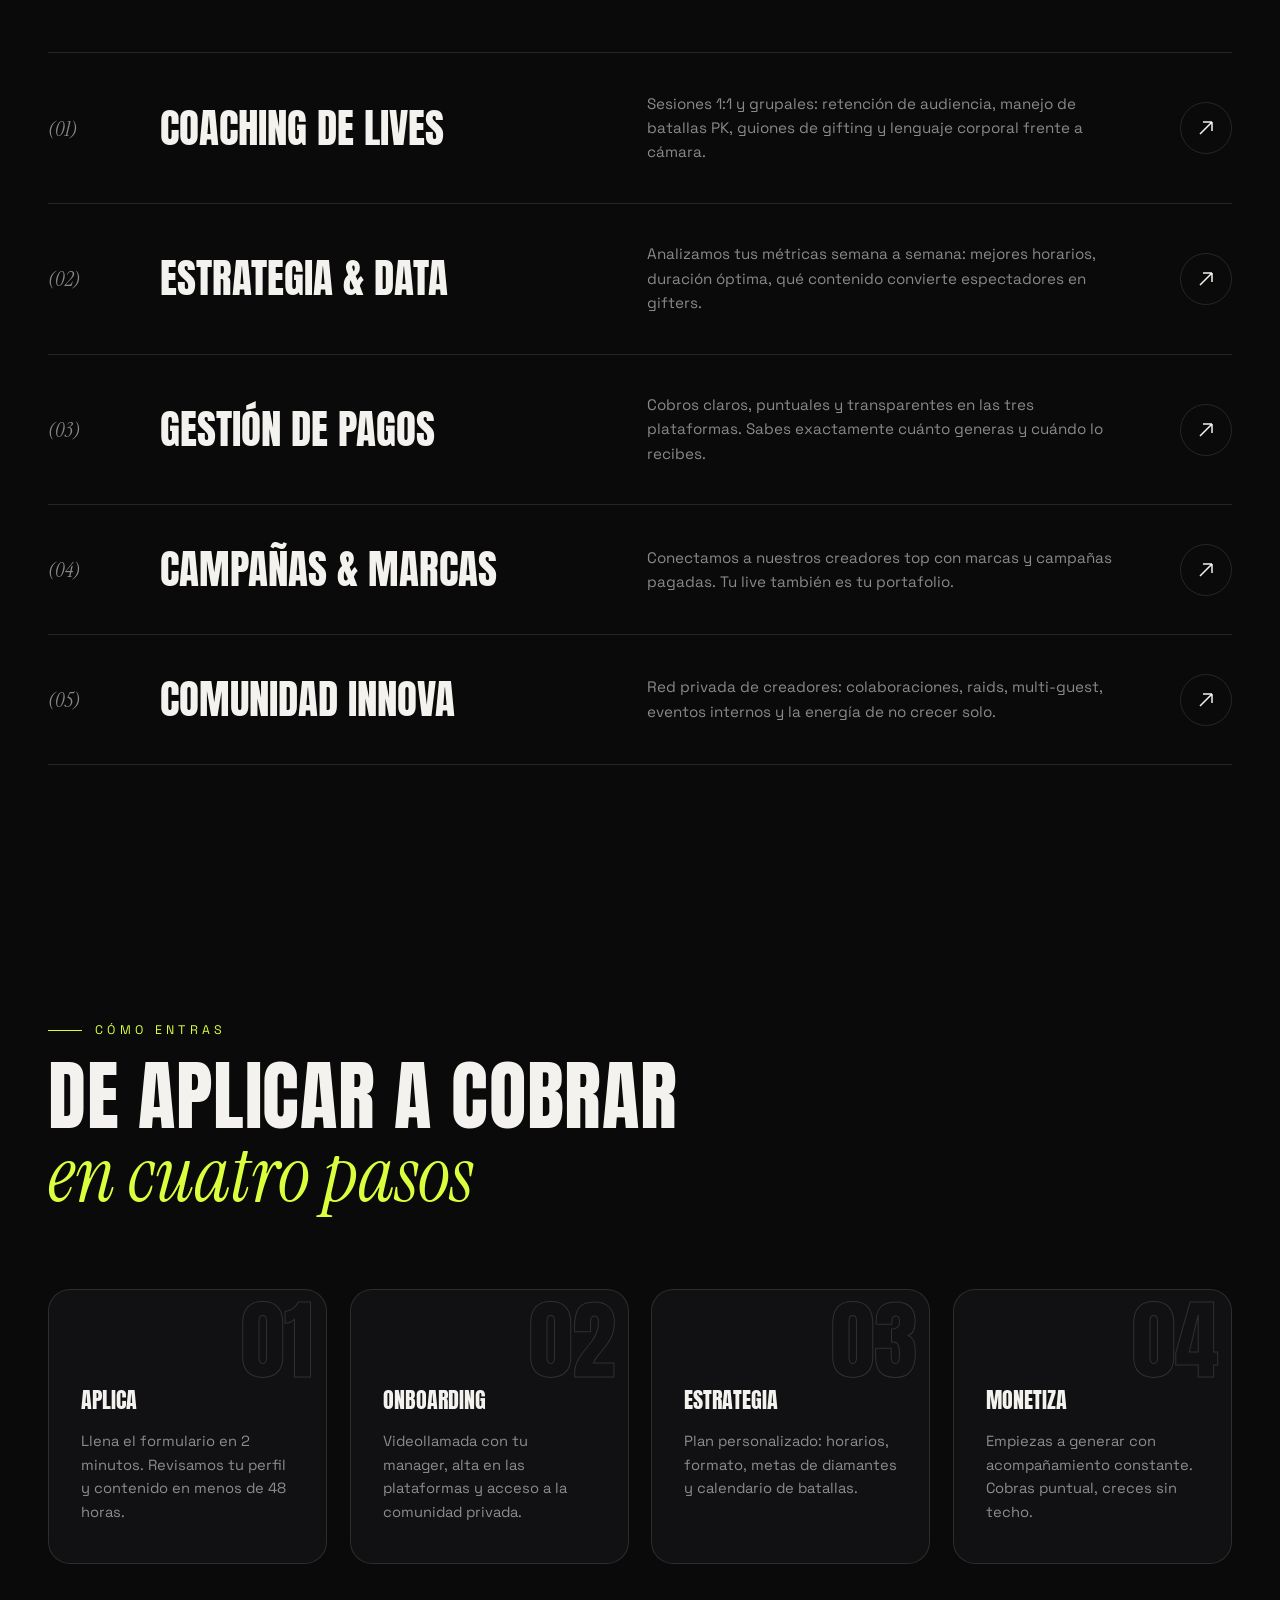
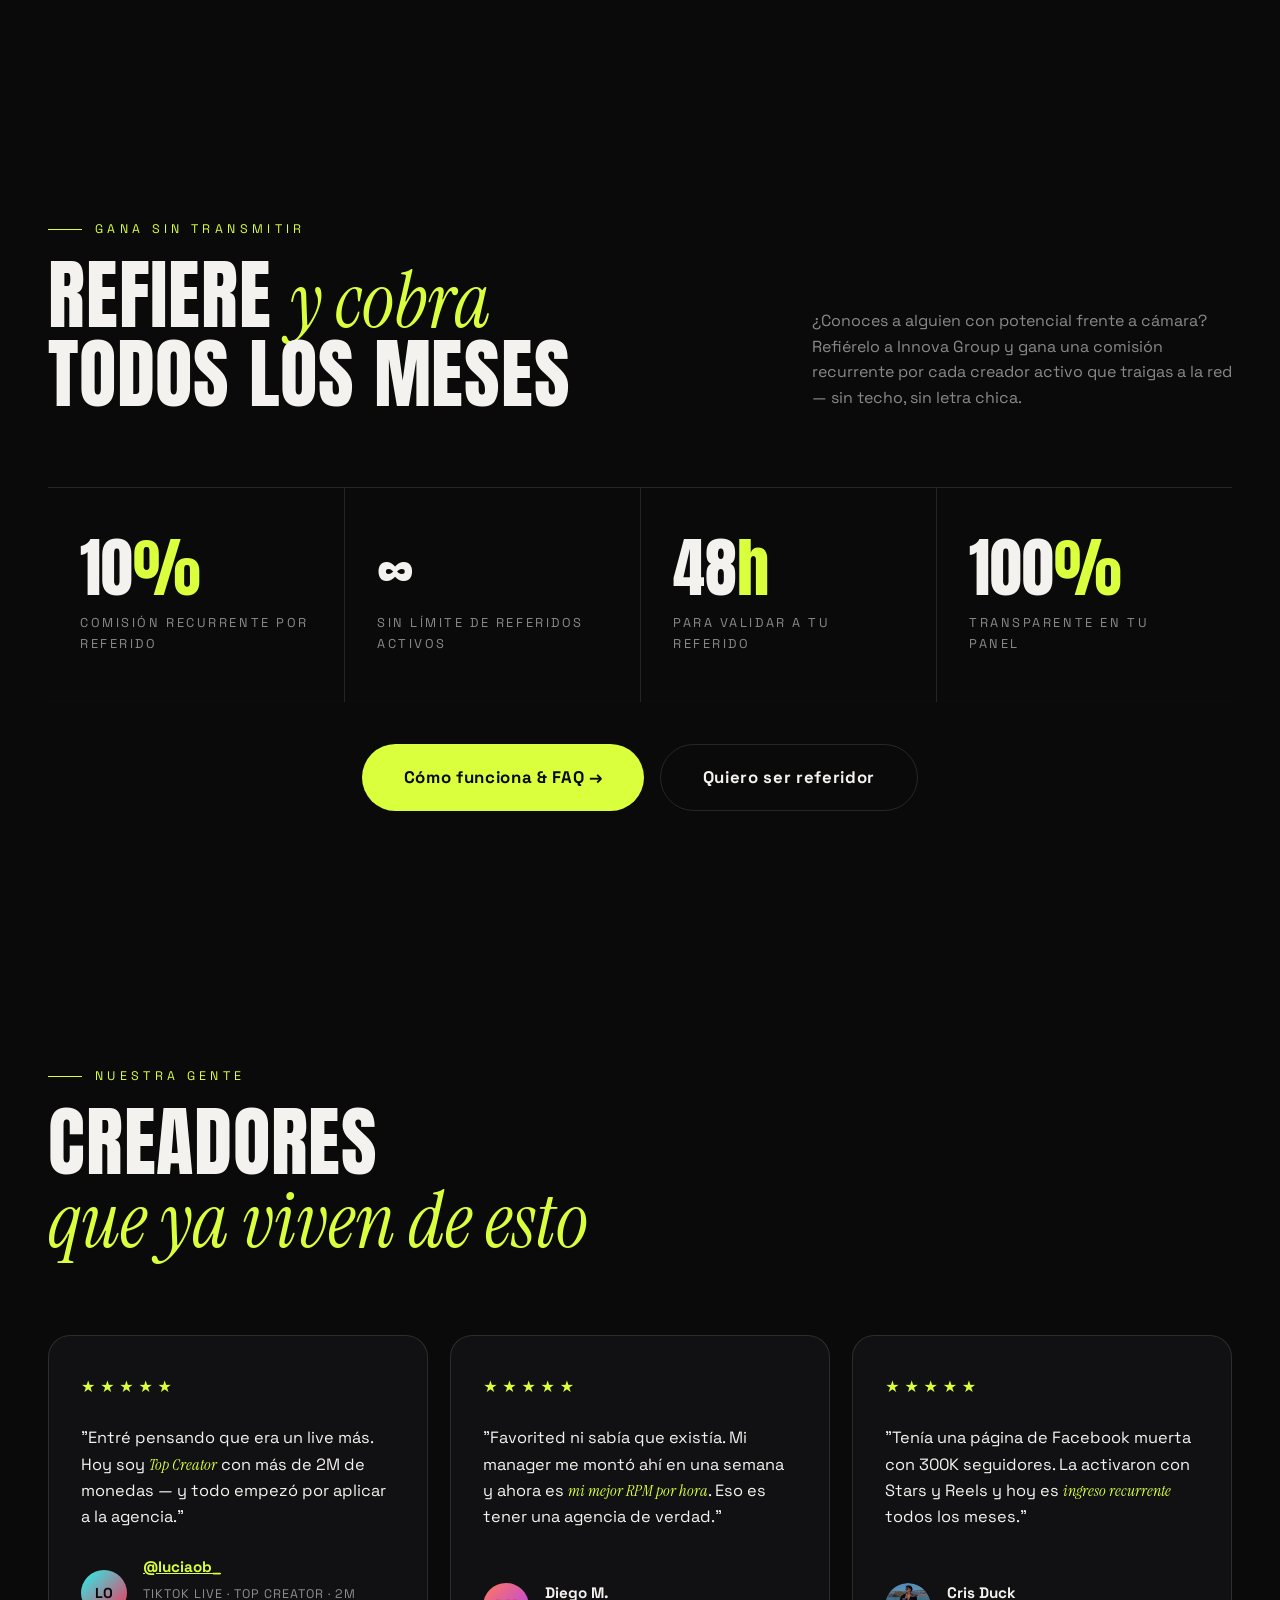
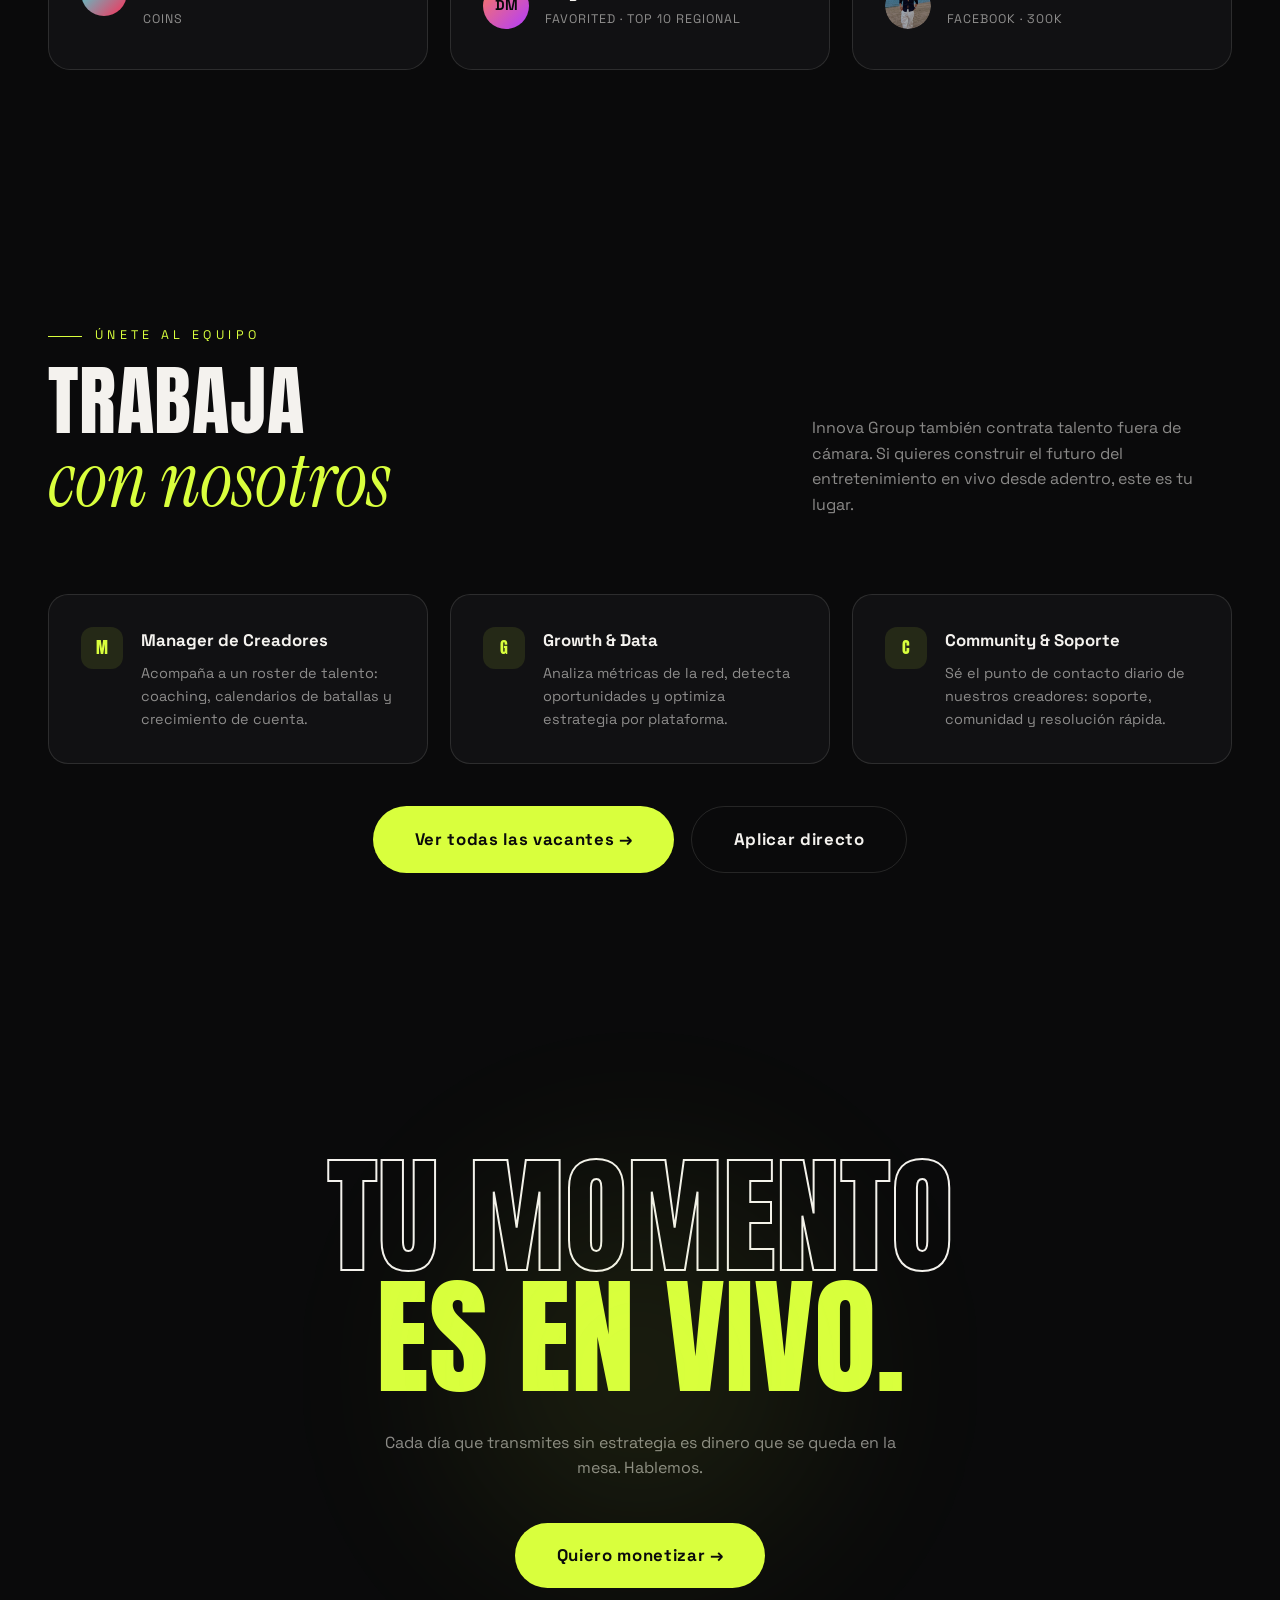
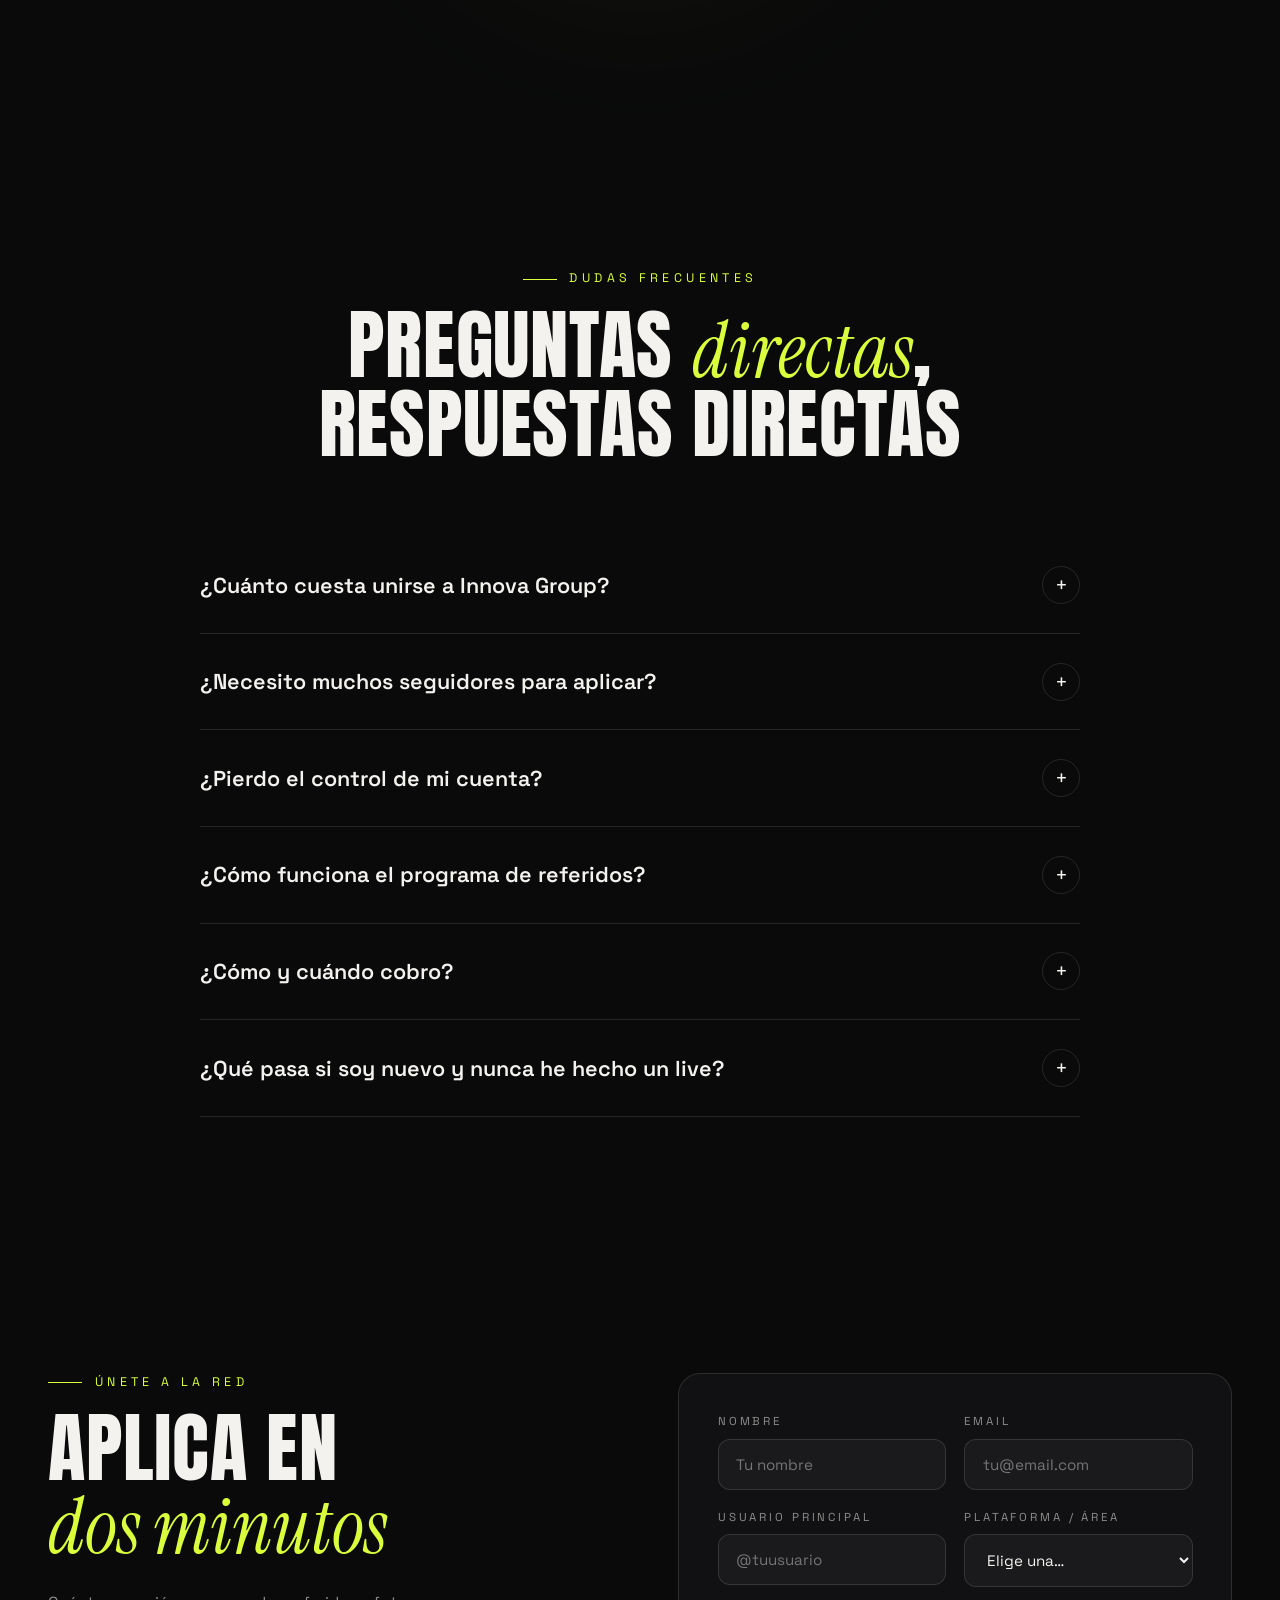
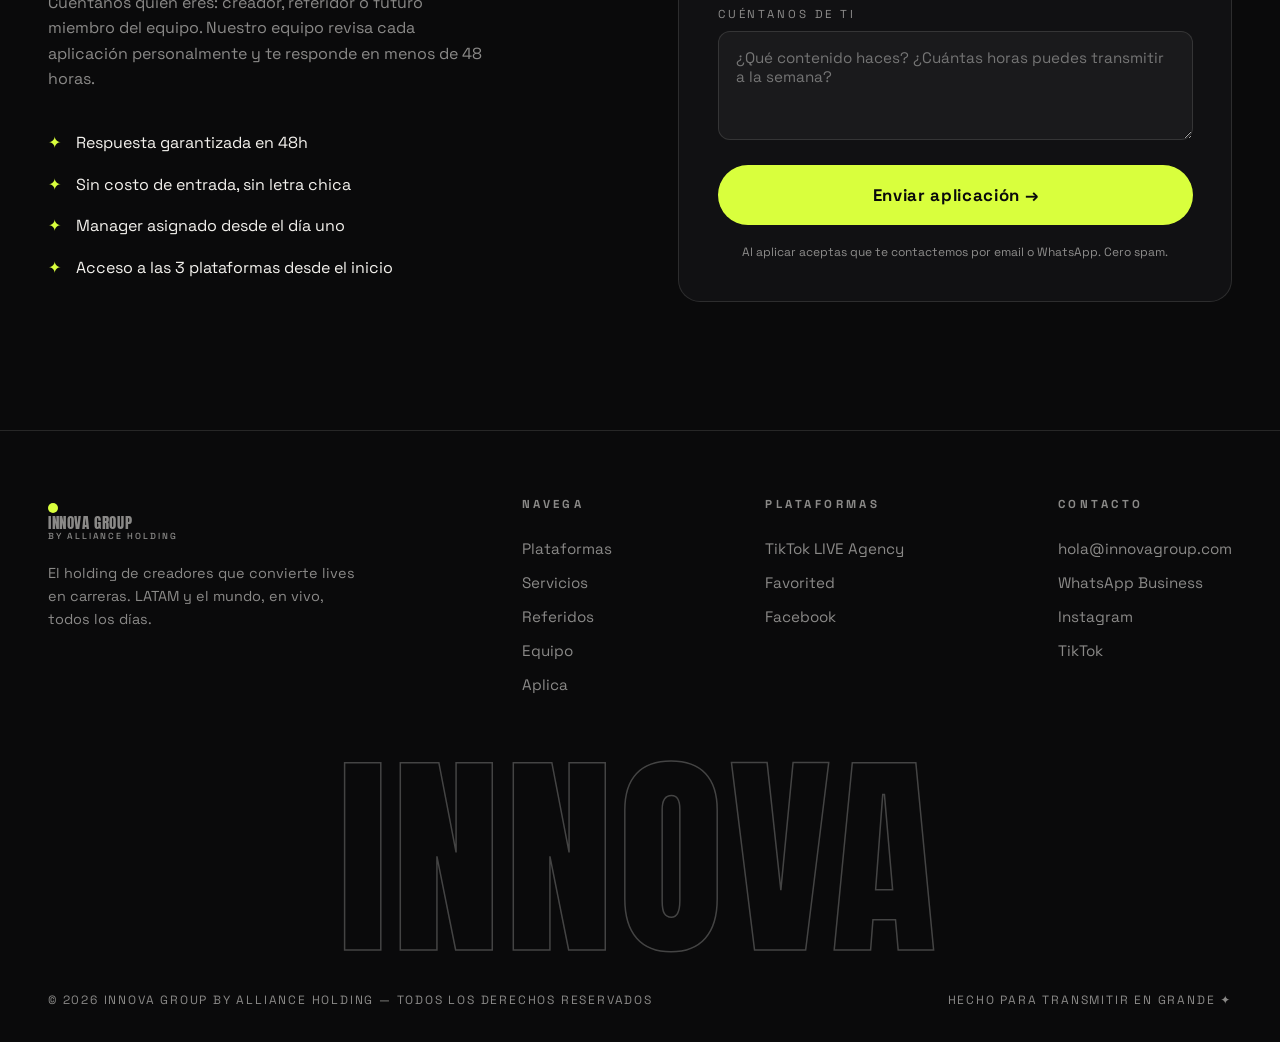
==== commit 58af687a: "Fix mobile horizontal-scroll bug, split Referidos/Equipo into own pages Mobile fix: the hero's decor" ====
--- a/index.html
+++ b/index.html
@@ -30,8 +30,8 @@
   <div class="nav__links">
     <a href="#plataformas">Plataformas</a>
     <a href="#servicios">Servicios</a>
-    <a href="#referidos">Referidos</a>
-    <a href="#equipo">Equipo</a>
+    <a href="refer/index.html">Referidos</a>
+    <a href="equipo/index.html">Equipo</a>
     <a href="#faq">FAQ</a>
     <a href="#aplica" class="btn nav__cta"><span>Aplica ahora</span></a>
   </div>
@@ -248,20 +248,15 @@
       <p>¿Conoces a alguien con potencial frente a cámara? Refiérelo a Innova Group y gana una comisión recurrente por cada creador activo que traigas a la red — sin techo, sin letra chica.</p>
     </div>
 
-    <div class="stats reveal" style="margin-bottom:2.4rem">
+    <div class="stats reveal">
       <div class="stat"><div class="stat__num"><span data-count="10">0</span><b>%</b></div><div class="stat__label">Comisión recurrente por referido</div></div>
       <div class="stat"><div class="stat__num">∞</div><div class="stat__label">Sin límite de referidos activos</div></div>
       <div class="stat"><div class="stat__num"><span data-count="48">0</span><b>h</b></div><div class="stat__label">Para validar a tu referido</div></div>
       <div class="stat"><div class="stat__num">100<b>%</b></div><div class="stat__label">Transparente en tu panel</div></div>
     </div>
-
-    <div class="process">
-      <div class="step reveal"><h4>Comparte</h4><p>Recibe tu código de referido personal y compártelo con creadores que conozcas.</p></div>
-      <div class="step reveal" data-delay="1"><h4>Se valida</h4><p>Tu referido aplica mencionando tu código; nuestro equipo lo activa en la red.</p></div>
-      <div class="step reveal" data-delay="2"><h4>Cobras</h4><p>Ganas un % recurrente de su actividad cada mes, mientras siga activo con nosotros.</p></div>
-    </div>
-    <div class="reveal" style="margin-top:2.6rem;text-align:center">
-      <a href="index.html?rol=Referidor#aplica" class="btn btn--big"><span>Quiero ser referidor →</span></a>
+    <div class="reveal" style="margin-top:2.6rem;text-align:center;display:flex;gap:1rem;justify-content:center;flex-wrap:wrap">
+      <a href="refer/index.html" class="btn btn--big"><span>Cómo funciona &amp; FAQ →</span></a>
+      <a href="index.html?rol=Referidor#aplica" class="btn btn--ghost btn--big"><span>Quiero ser referidor</span></a>
     </div>
   </div>
 </section>
@@ -315,7 +310,7 @@
       <p>Innova Group también contrata talento fuera de cámara. Si quieres construir el futuro del entretenimiento en vivo desde adentro, este es tu lugar.</p>
     </div>
     <div class="benefits">
-      <a href="index.html?rol=Manager%20de%20Creadores#aplica" class="benefit reveal">
+      <a href="manager/index.html" class="benefit reveal">
         <span class="benefit__icon">M</span>
         <span>
           <h4>Manager de Creadores</h4>
@@ -337,8 +332,9 @@
         </span>
       </a>
     </div>
-    <div class="reveal" style="margin-top:2.6rem;text-align:center">
-      <a href="index.html?rol=Equipo%20Innova#aplica" class="btn btn--ghost btn--big"><span>Ver todas las vacantes →</span></a>
+    <div class="reveal" style="margin-top:2.6rem;text-align:center;display:flex;gap:1rem;justify-content:center;flex-wrap:wrap">
+      <a href="equipo/index.html" class="btn btn--big"><span>Ver todas las vacantes →</span></a>
+      <a href="index.html?rol=Equipo%20Innova#aplica" class="btn btn--ghost btn--big"><span>Aplicar directo</span></a>
     </div>
   </div>
 </section>
@@ -445,8 +441,8 @@
       <h5>Navega</h5>
       <a href="#plataformas">Plataformas</a>
       <a href="#servicios">Servicios</a>
-      <a href="#referidos">Referidos</a>
-      <a href="#equipo">Equipo</a>
+      <a href="refer/index.html">Referidos</a>
+      <a href="equipo/index.html">Equipo</a>
       <a href="#aplica">Aplica</a>
     </div>
     <div class="foot-col">
--- a/assets/styles.css
+++ b/assets/styles.css
@@ -21,8 +21,8 @@
   --ease:cubic-bezier(.22,1,.36,1);
 }
 *{margin:0;padding:0;box-sizing:border-box}
-html{scroll-behavior:smooth}
-html,body{overscroll-behavior-y:none}
+html{scroll-behavior:smooth;overflow-x:hidden}
+html,body{overscroll-behavior:none;max-width:100%}
 body{
   background:var(--bg);
   color:var(--ink);
@@ -38,14 +38,16 @@
 
 /* ---------- Grano / textura ---------- */
 .noise{
-  position:fixed;inset:-50%;z-index:9990;pointer-events:none;opacity:.05;
+  position:fixed;inset:0;z-index:9990;pointer-events:none;opacity:.05;
   background-image:url("data:image/svg+xml,%3Csvg viewBox='0 0 250 250' xmlns='http://www.w3.org/2000/svg'%3E%3Cfilter id='n'%3E%3CfeTurbulence type='fractalNoise' baseFrequency='0.75' numOctaves='2' stitchTiles='stitch'/%3E%3C/filter%3E%3Crect width='100%25' height='100%25' filter='url(%23n)'/%3E%3C/svg%3E");
+  background-repeat:repeat;
+  background-size:250px 250px;
   animation:grain 8s steps(10) infinite;
 }
 @keyframes grain{
-  0%,100%{transform:translate(0,0)}10%{transform:translate(-5%,-10%)}
-  30%{transform:translate(3%,-15%)}50%{transform:translate(12%,9%)}
-  70%{transform:translate(9%,4%)}90%{transform:translate(-1%,7%)}
+  0%,100%{background-position:0 0}10%{background-position:-25px -50px}
+  30%{background-position:15px -75px}50%{background-position:60px 45px}
+  70%{background-position:45px 20px}90%{background-position:-5px 35px}
 }
 
 /* ---------- Cursor ---------- */
@@ -123,7 +125,7 @@
 /* ---------- Hero ---------- */
 .hero{
   min-height:100svh;display:flex;flex-direction:column;justify-content:center;
-  padding:8rem clamp(1.25rem,4vw,3rem) 4rem;position:relative;
+  padding:8rem clamp(1.25rem,4vw,3rem) 4rem;position:relative;overflow:hidden;
 }
 .orb{position:absolute;border-radius:50%;filter:blur(90px);opacity:.5;pointer-events:none;will-change:transform}
 .orb--1{width:44vw;height:44vw;top:-12%;right:-10%;background:radial-gradient(circle,rgba(254,44,85,.5),transparent 65%)}
@@ -425,7 +427,7 @@
 
 .platform-hero{
   min-height:88svh;display:flex;flex-direction:column;justify-content:center;gap:2.4rem;
-  padding:9rem clamp(1.25rem,4vw,3rem) 4rem;position:relative;
+  padding:9rem clamp(1.25rem,4vw,3rem) 4rem;position:relative;overflow:hidden;
 }
 .logo-mark{
   width:84px;height:84px;border-radius:22px;display:grid;place-items:center;flex:none;
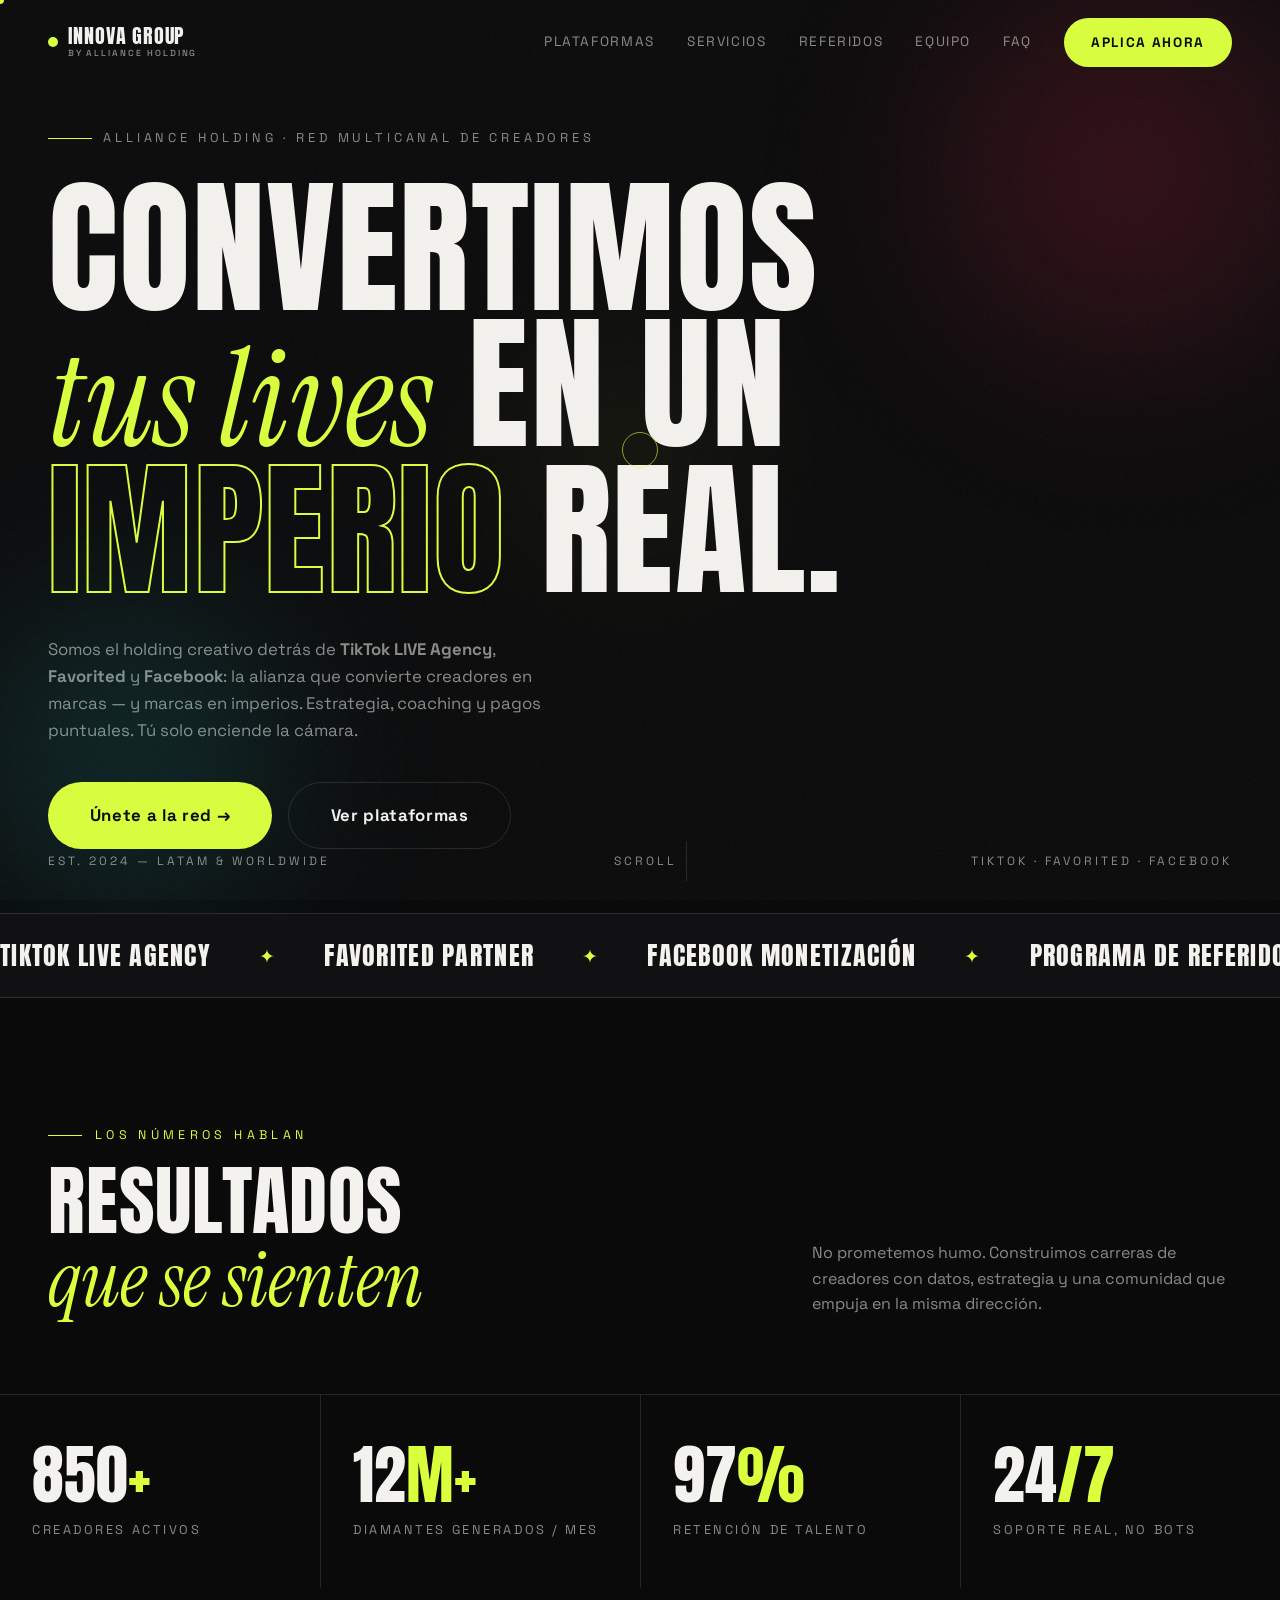
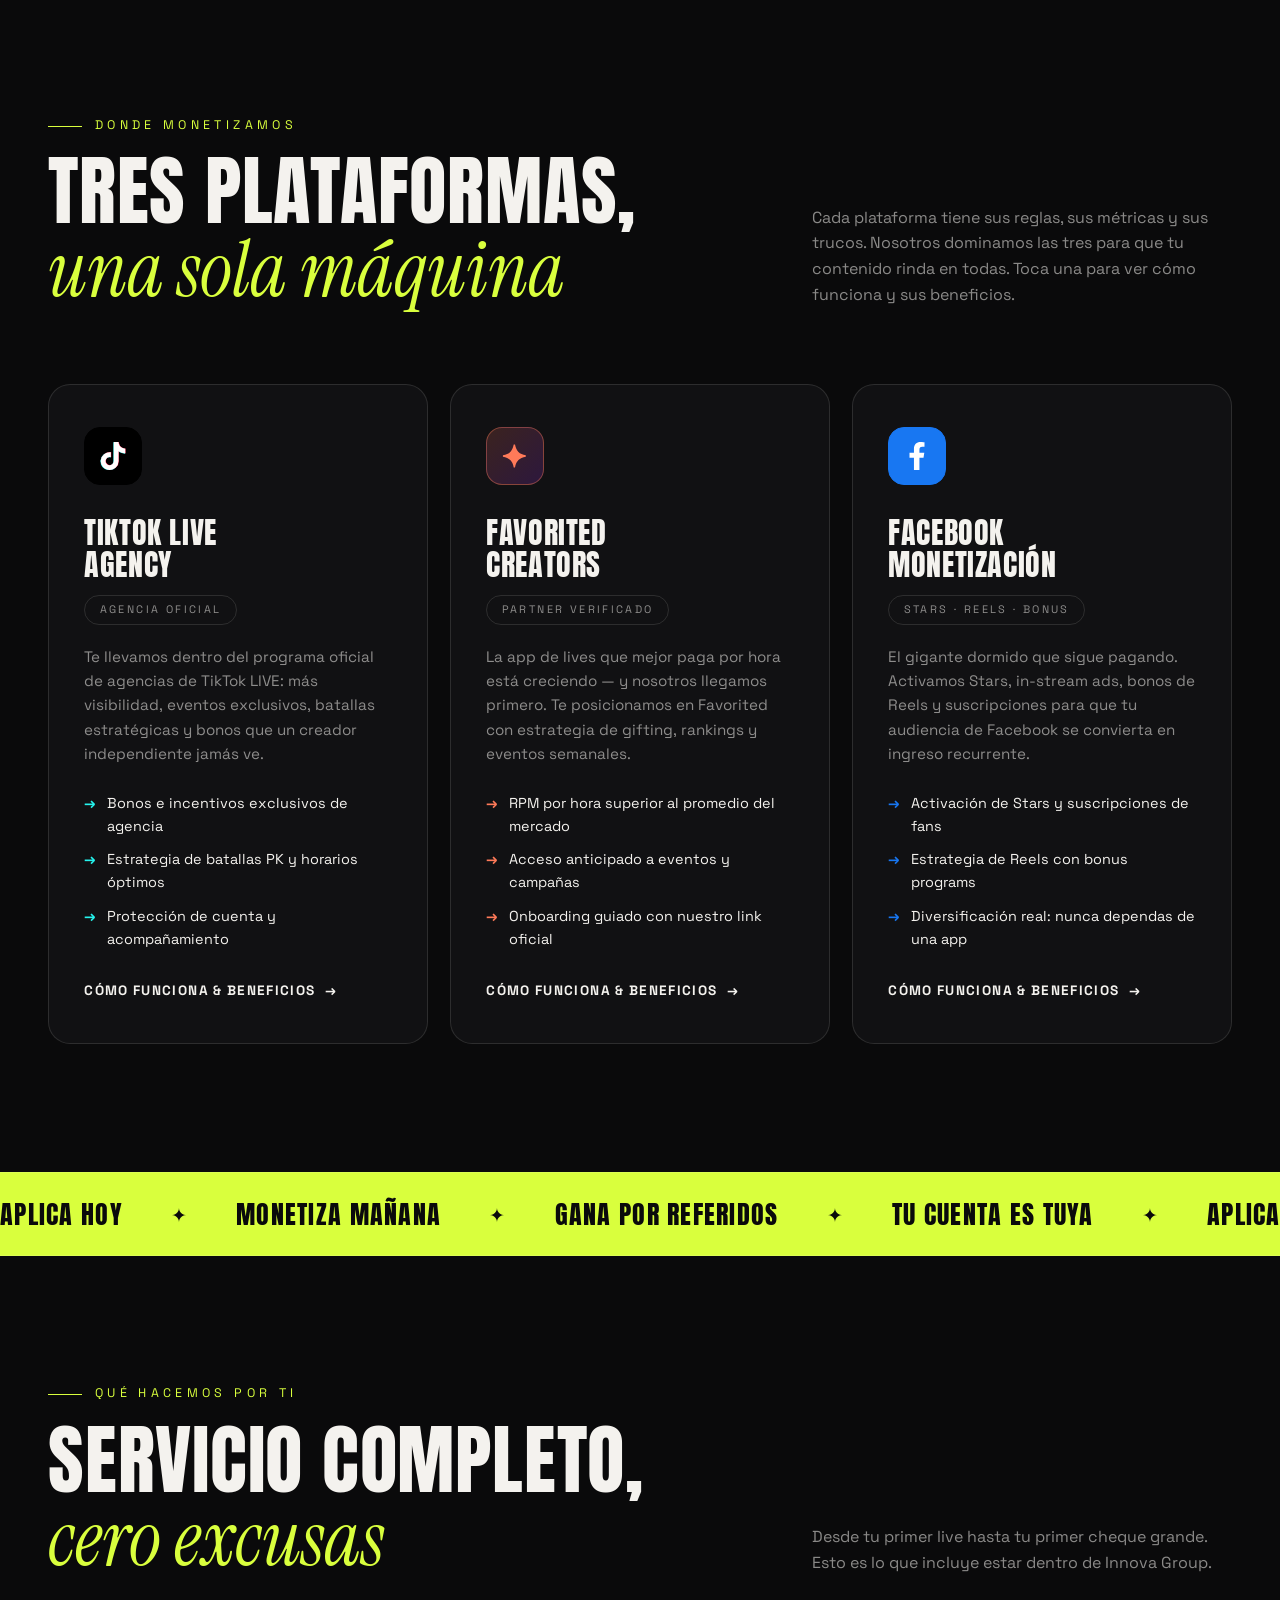
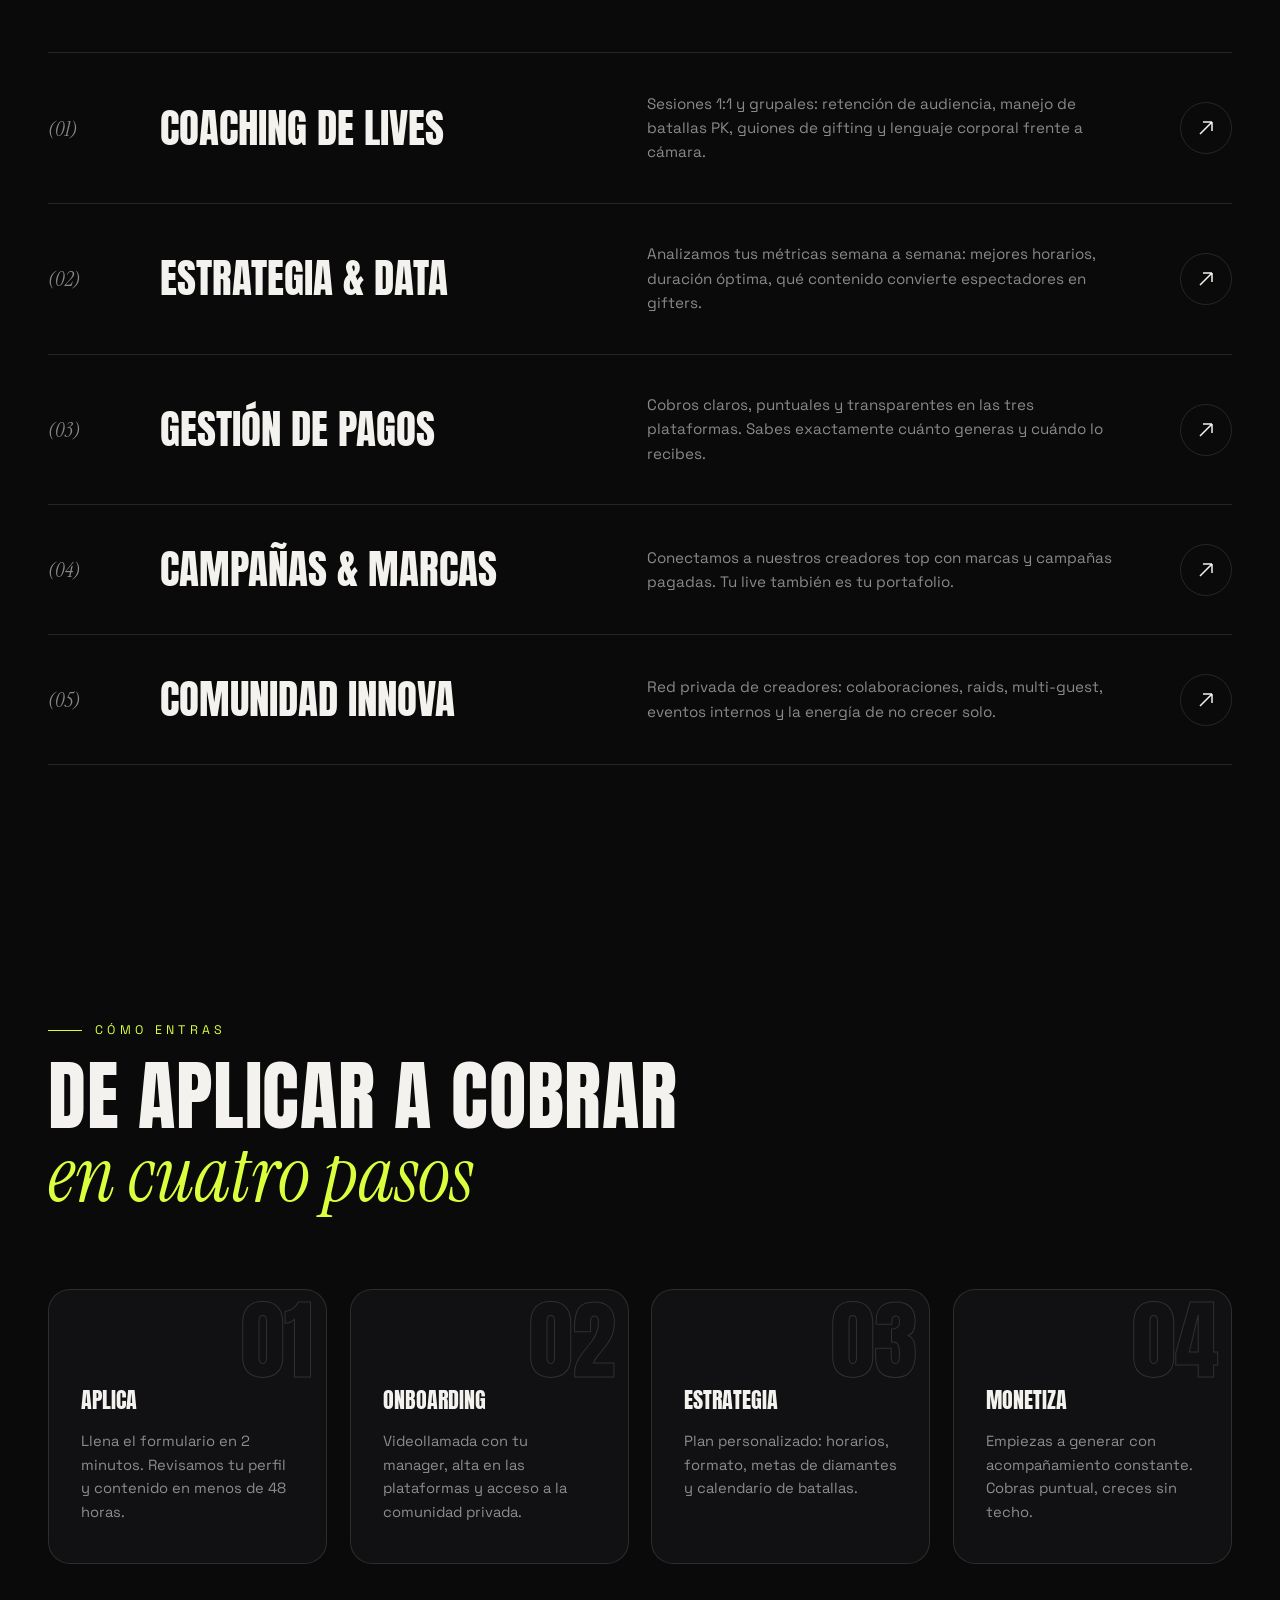
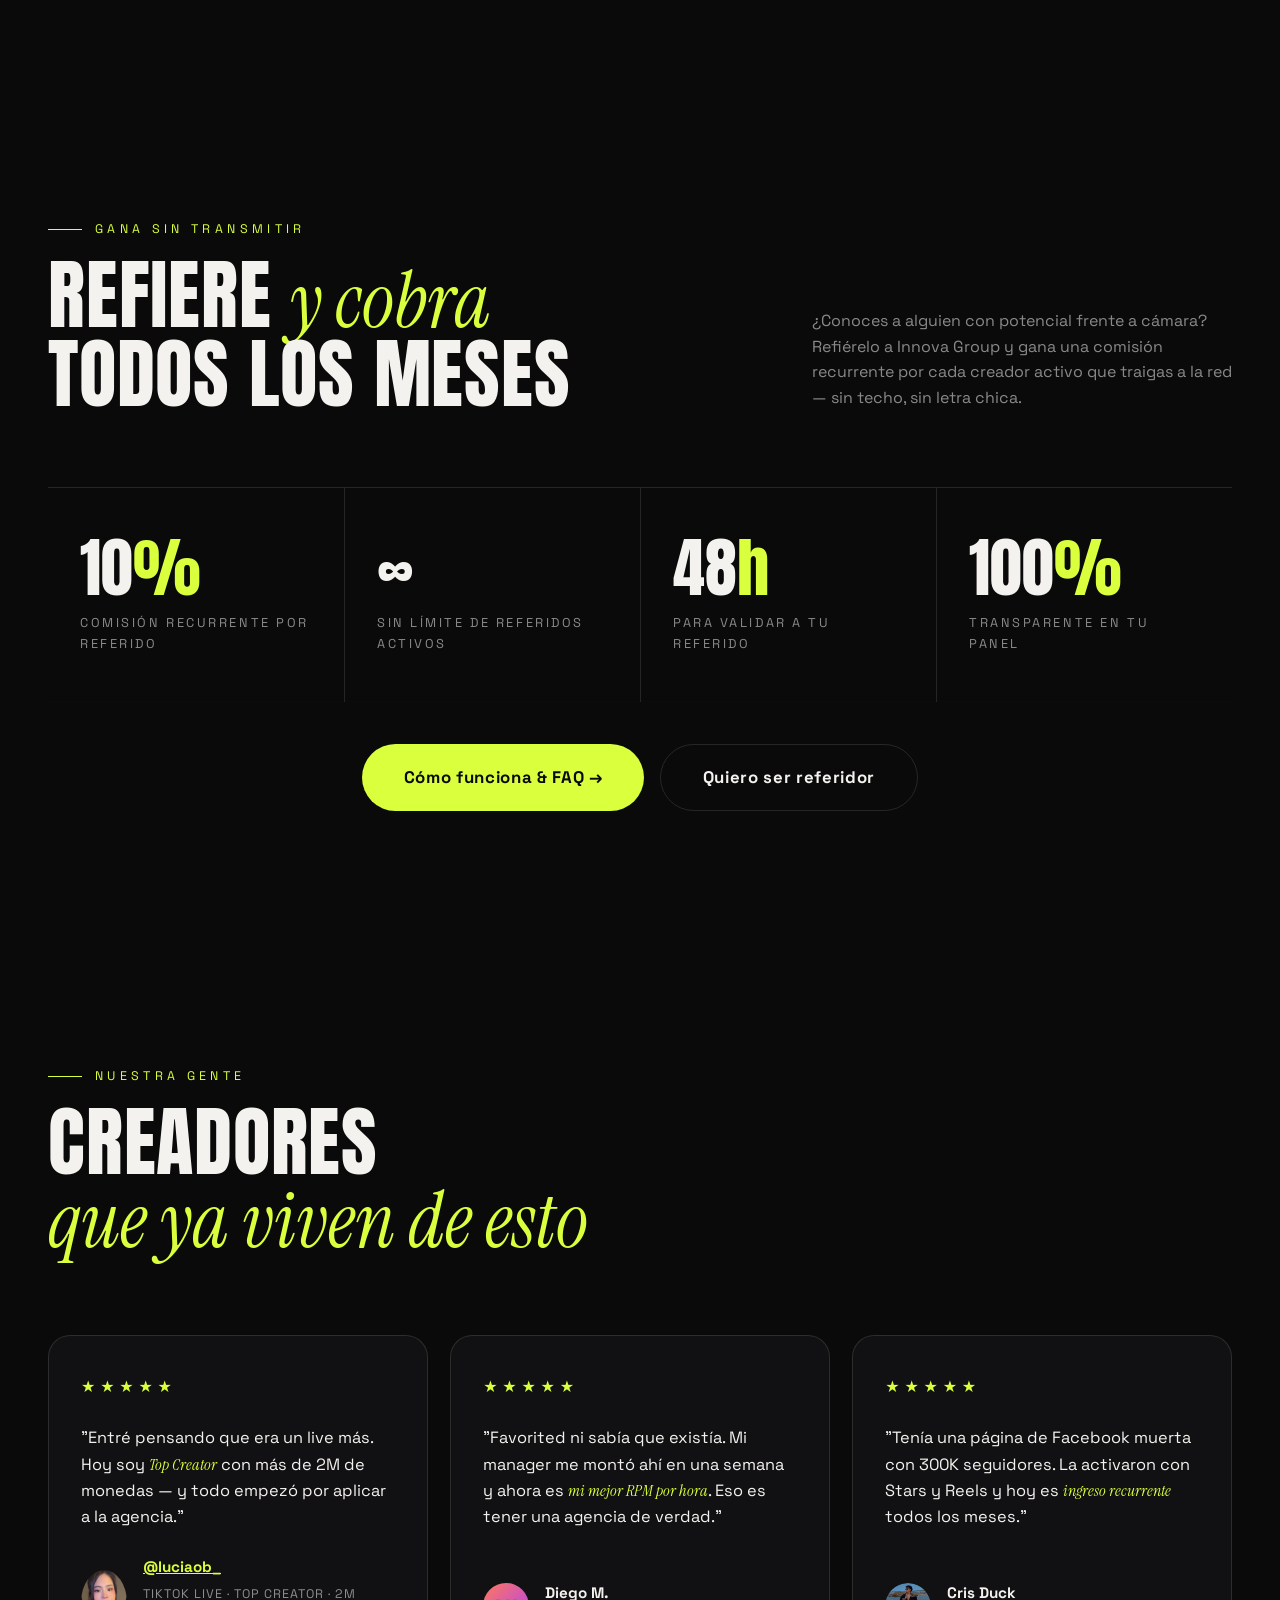
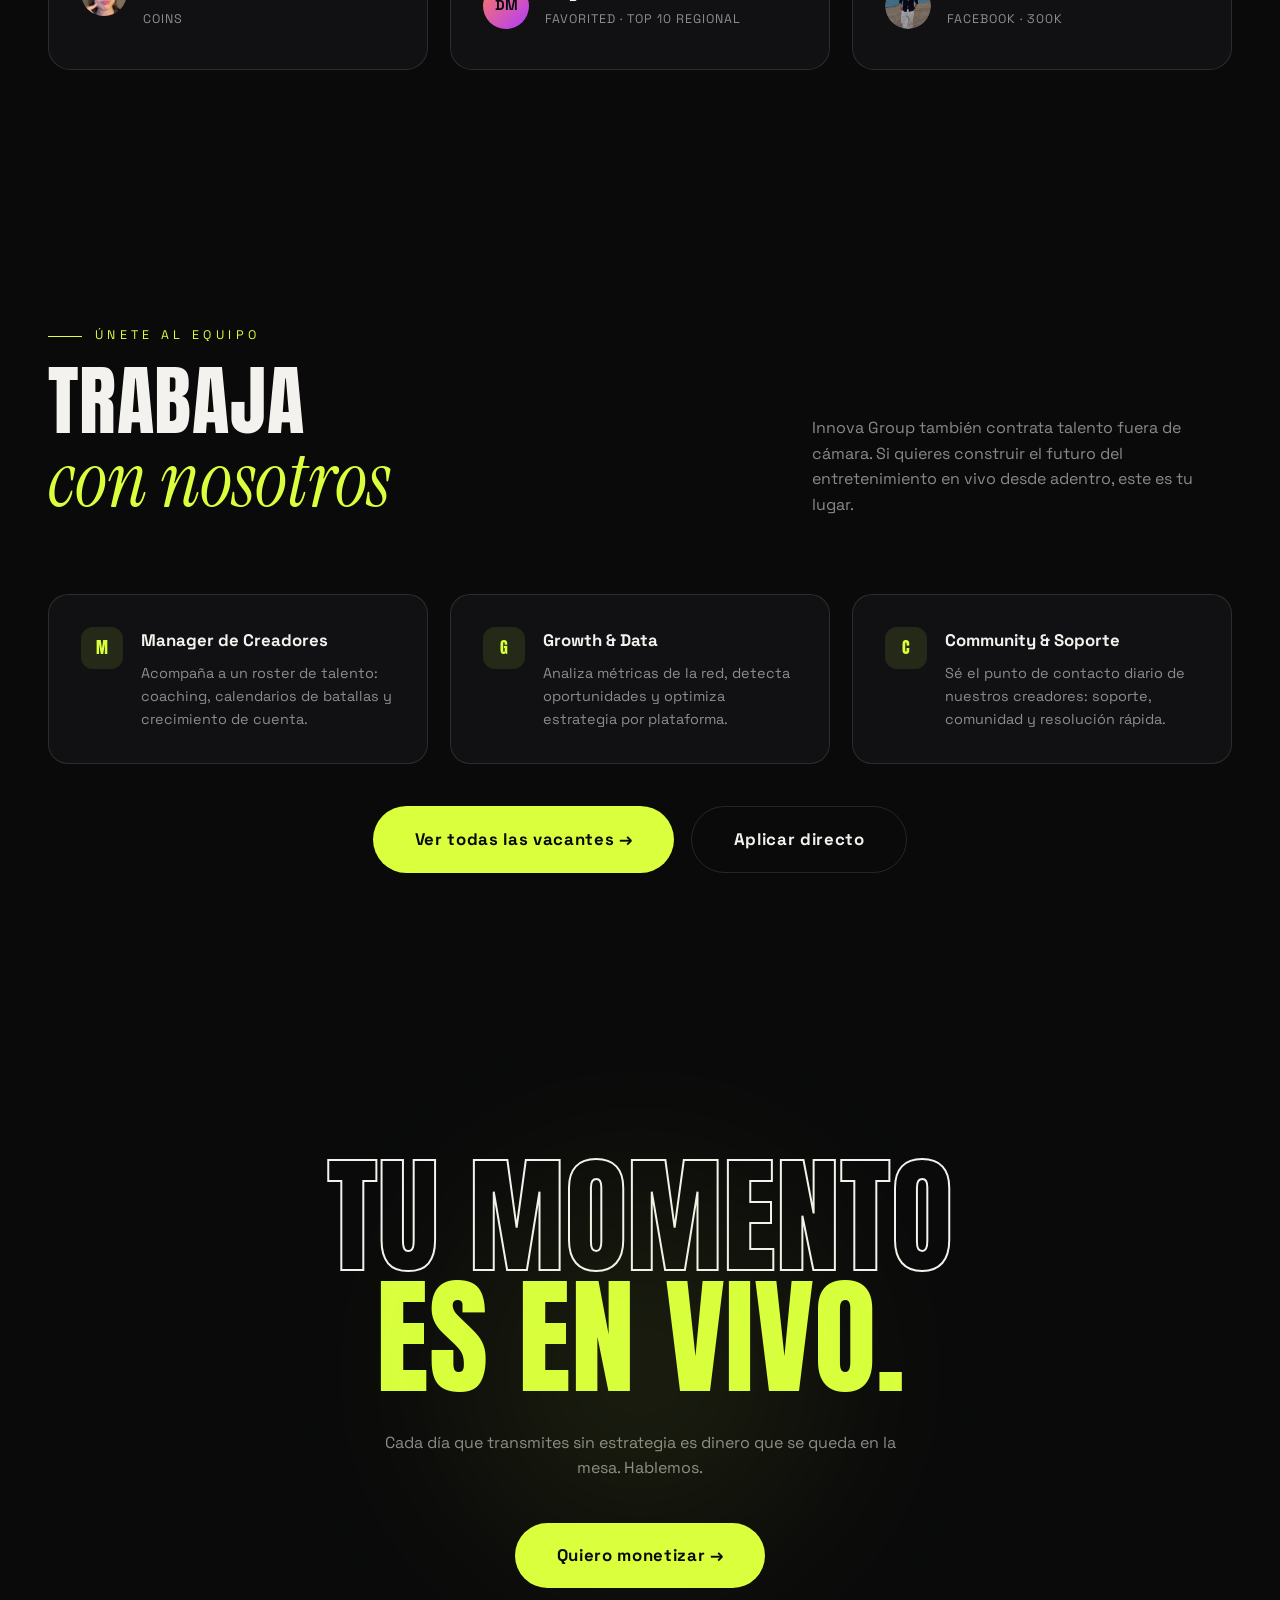
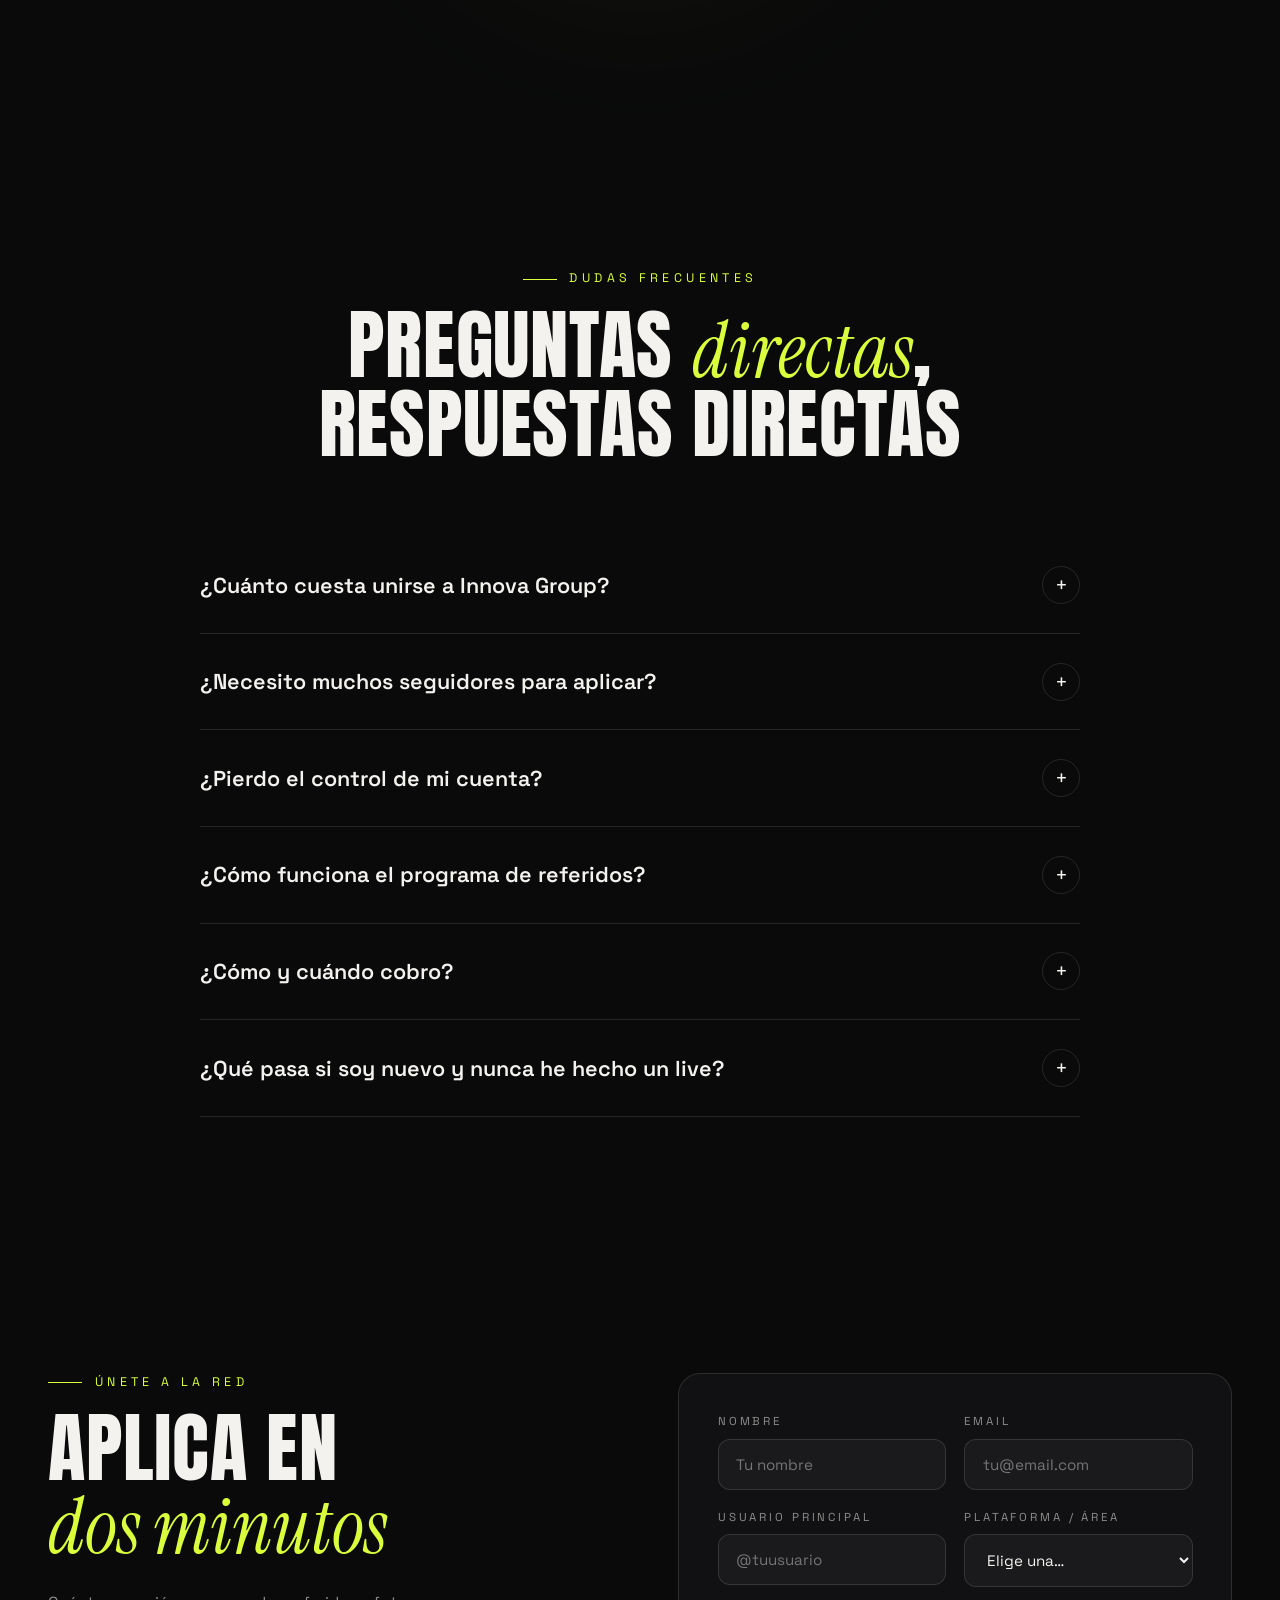
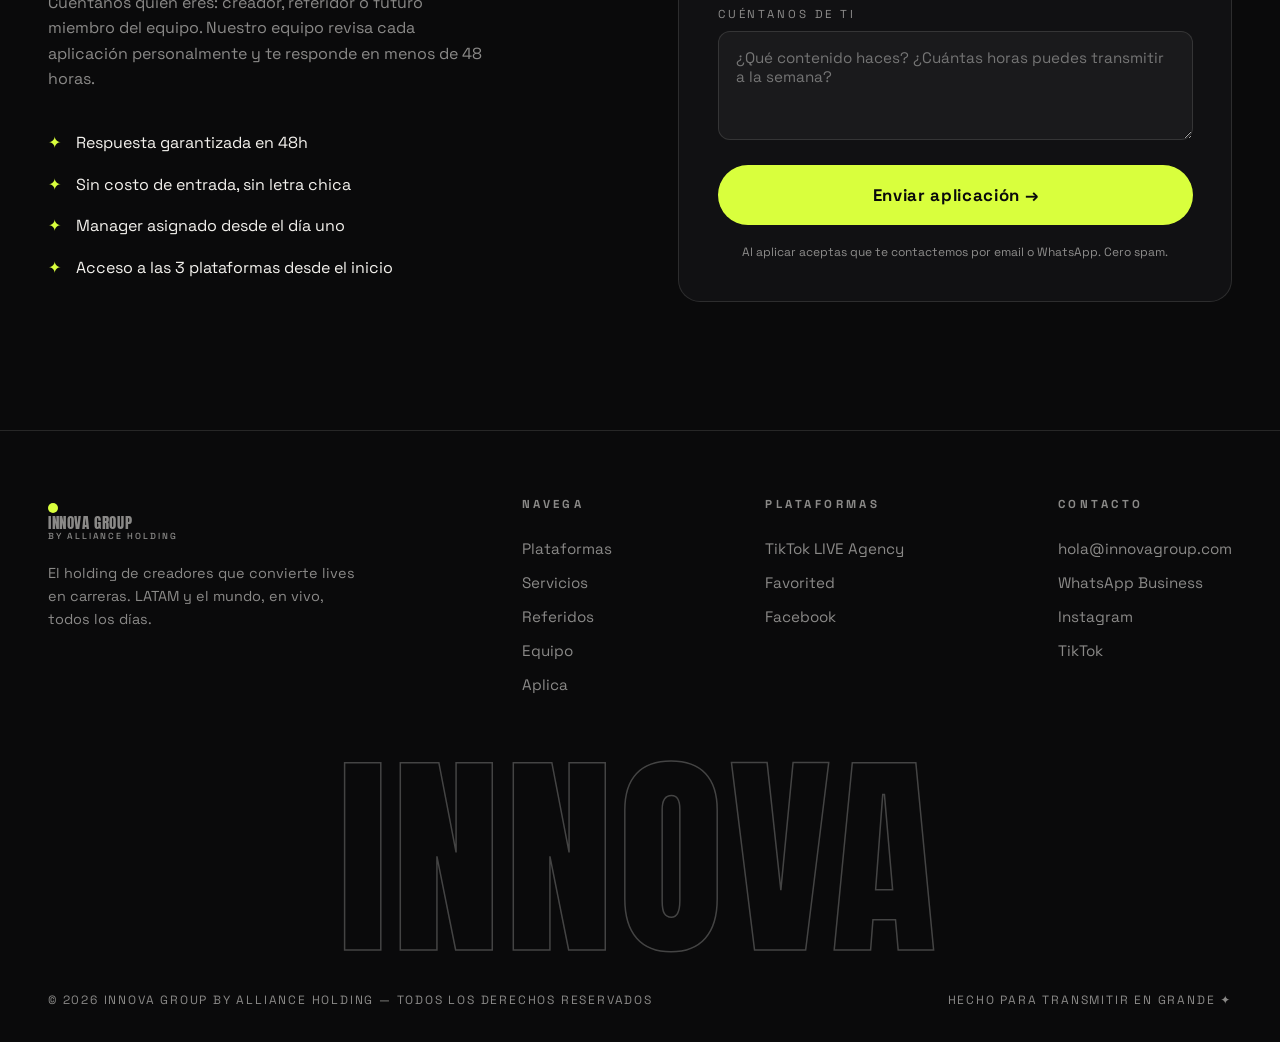
==== commit 5dde46ec: "Add Lucia's real photo to the TikTok testimonial Replace the gradient-initials placeholder avatar wi" ====
--- a/index.html
+++ b/index.html
@@ -275,7 +275,7 @@
         <span class="quote__stars">★★★★★</span>
         <p>"Entré pensando que era un live más. Hoy soy <em>Top Creator</em> con más de 2M de monedas — y todo empezó por aplicar a la agencia."</p>
         <figcaption class="quote__who">
-          <span class="quote__ava" style="background:linear-gradient(135deg,#25f4ee,#fe2c55)">LO</span>
+          <span class="quote__ava"><img src="assets/testimonials/luciaob.png" alt="@luciaob_" loading="lazy"></span>
           <span><b><a href="https://www.tiktok.com/@luciaob_?_r=1&_t=ZS-97kK8lcfOd7" target="_blank" rel="noopener noreferrer" style="color:var(--acid);text-decoration:underline">@luciaob_</a></b><small>TikTok LIVE · Top Creator · 2M Coins</small></span>
         </figcaption>
       </figure>
--- a/assets/styles.css
+++ b/assets/styles.css
@@ -21,8 +21,8 @@
   --ease:cubic-bezier(.22,1,.36,1);
 }
 *{margin:0;padding:0;box-sizing:border-box}
-html{scroll-behavior:smooth;overflow-x:hidden}
-html,body{overscroll-behavior:none;max-width:100%}
+html{scroll-behavior:smooth}
+html,body{overscroll-behavior-y:none;max-width:100%}
 body{
   background:var(--bg);
   color:var(--ink);
@@ -102,6 +102,8 @@
 .nav__links a::after{content:"";position:absolute;left:0;bottom:-4px;width:100%;height:1px;background:var(--acid);transform:scaleX(0);transform-origin:right;transition:transform .4s var(--ease)}
 .nav__links a:hover{color:var(--ink)}
 .nav__links a:hover::after{transform:scaleX(1);transform-origin:left}
+.nav__links a.btn,.nav__links a.btn:hover{color:#0a0a0b}
+.nav__links a.btn::after{display:none}
 .btn{
   display:inline-flex;align-items:center;gap:.6rem;
   background:var(--acid);color:#0a0a0b;border:none;border-radius:100px;
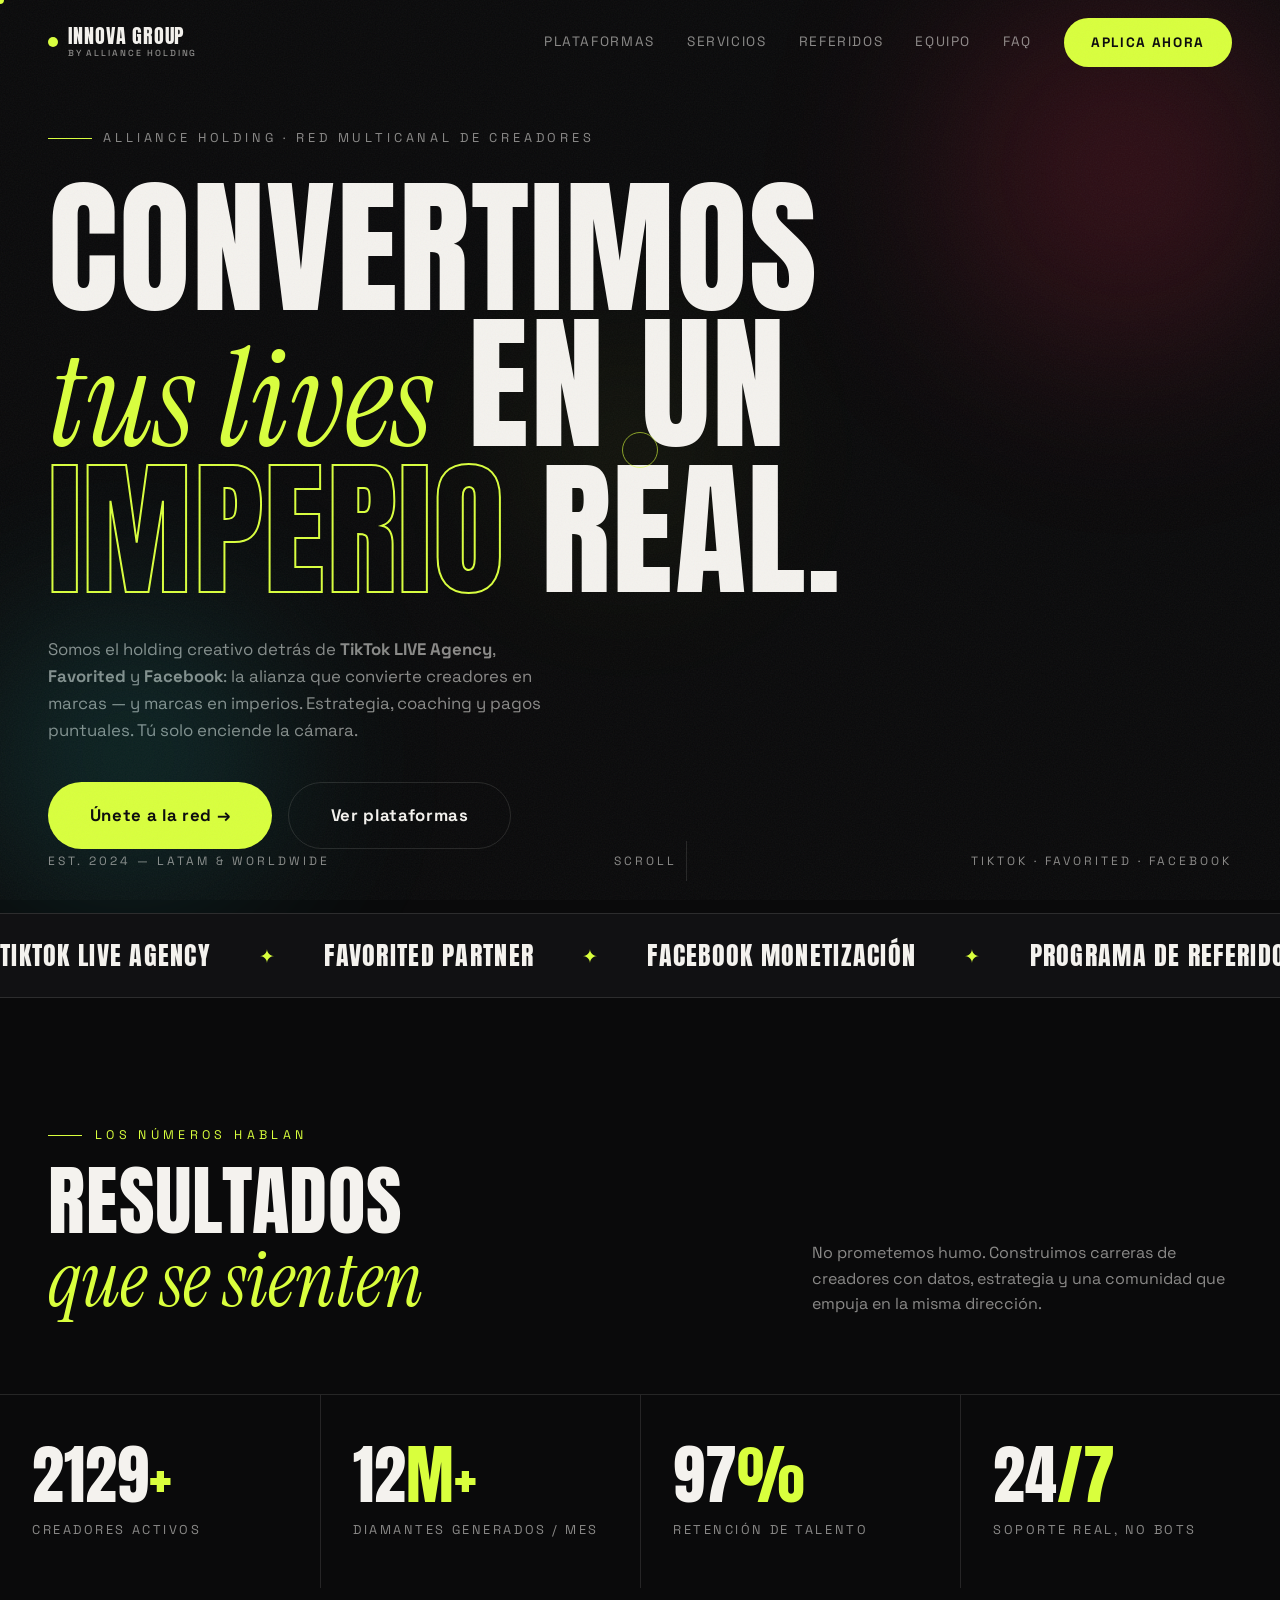
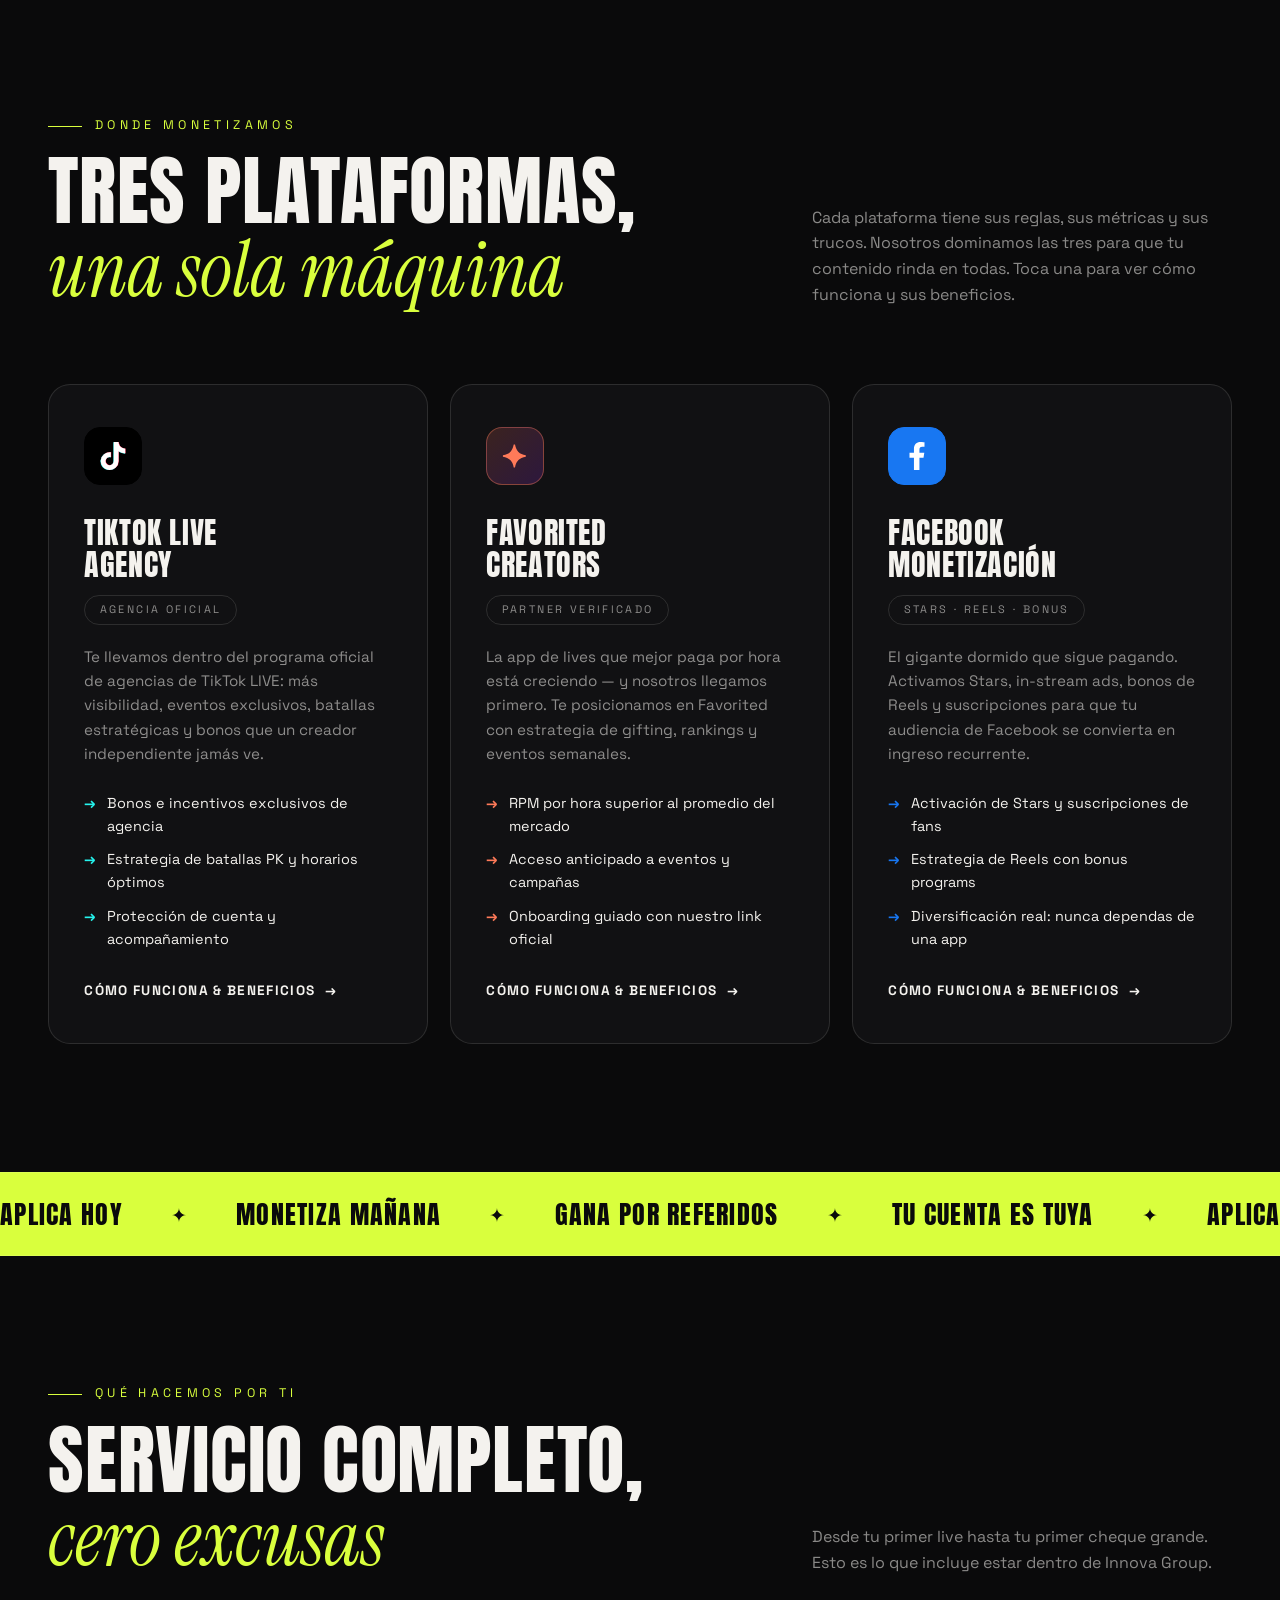
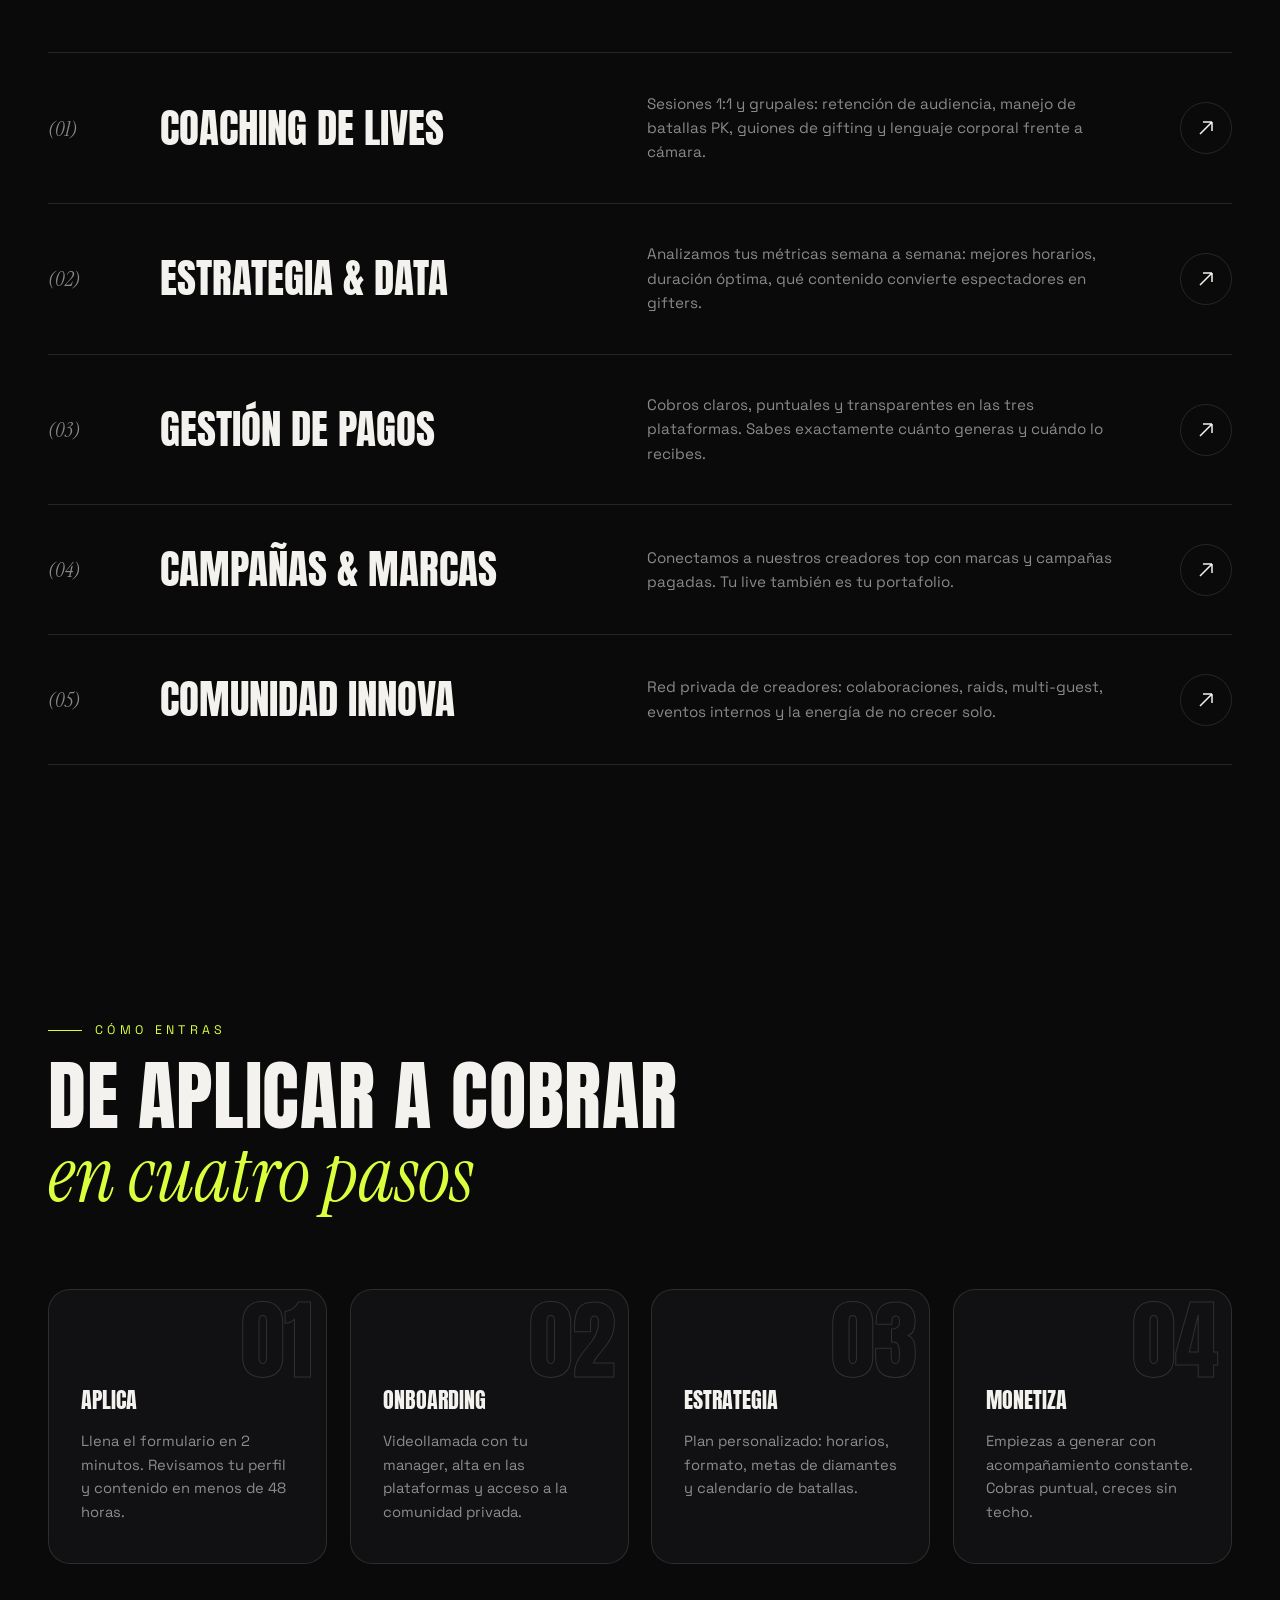
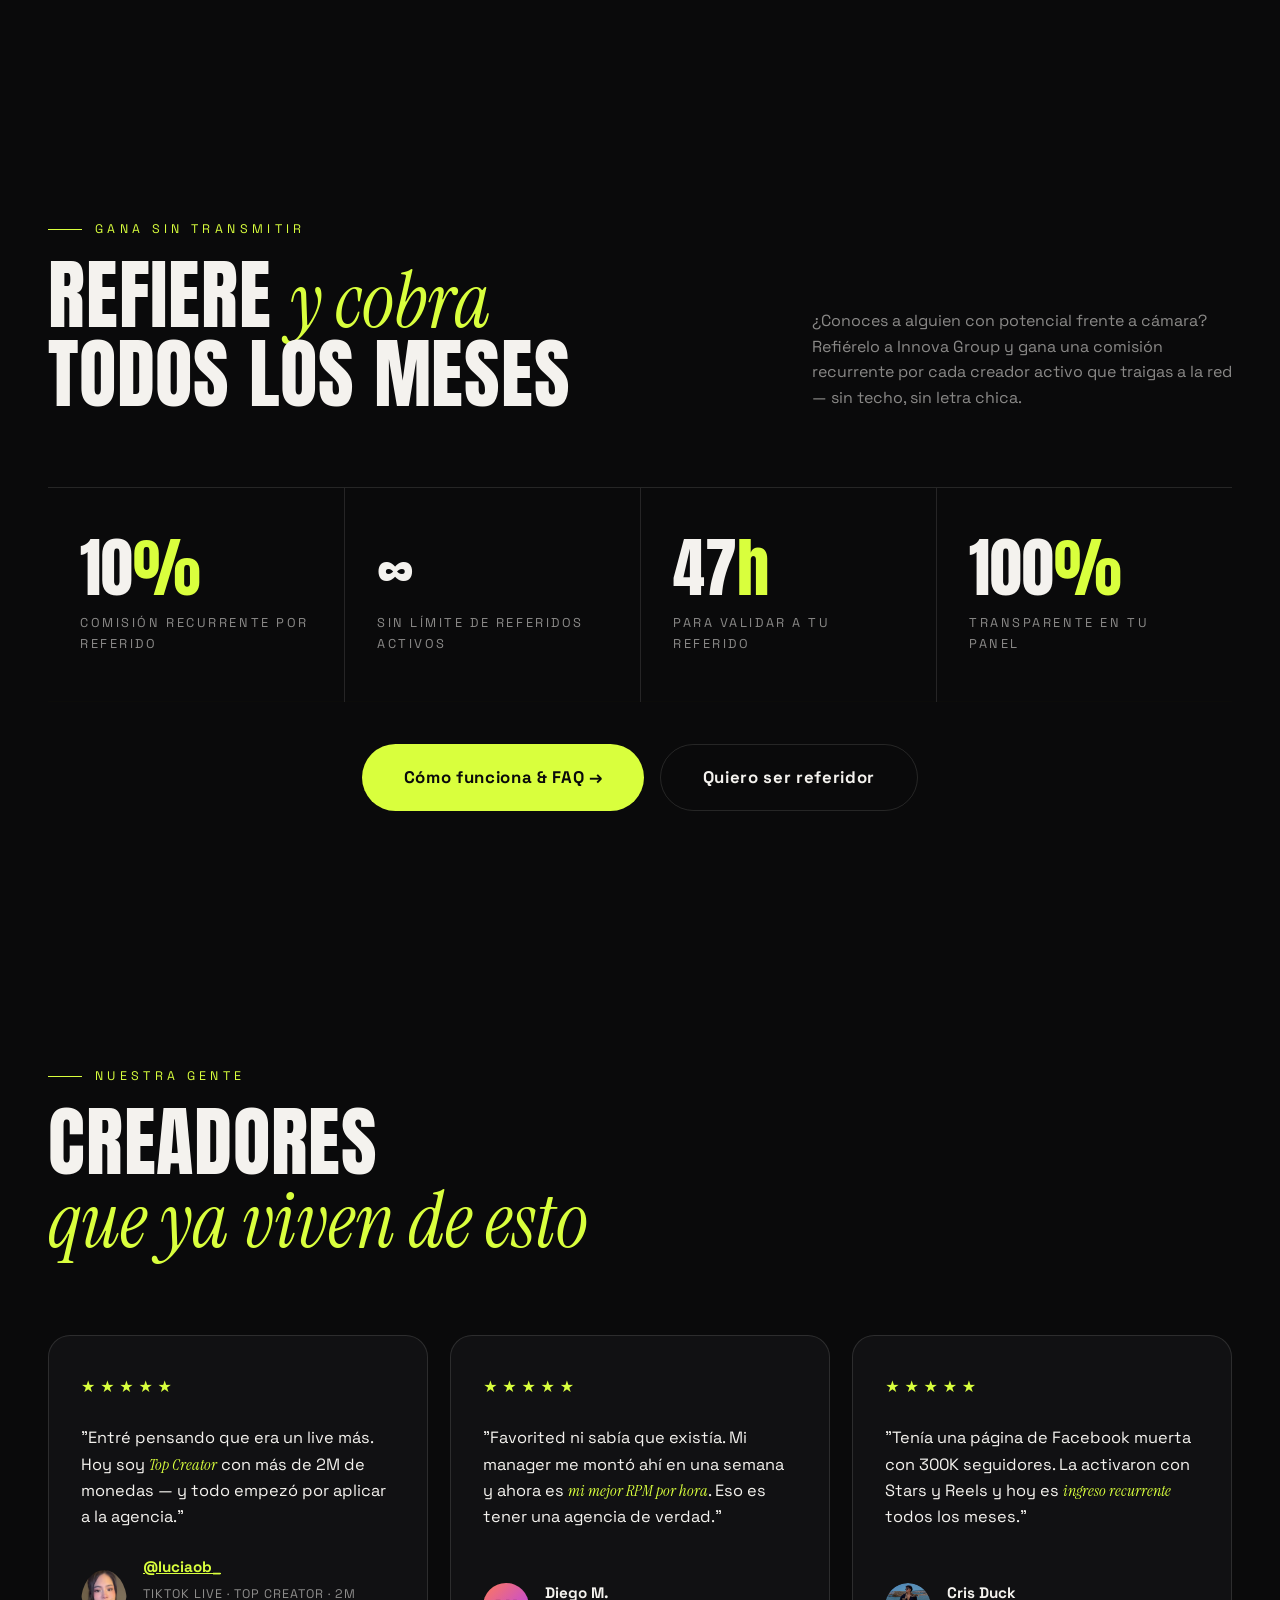
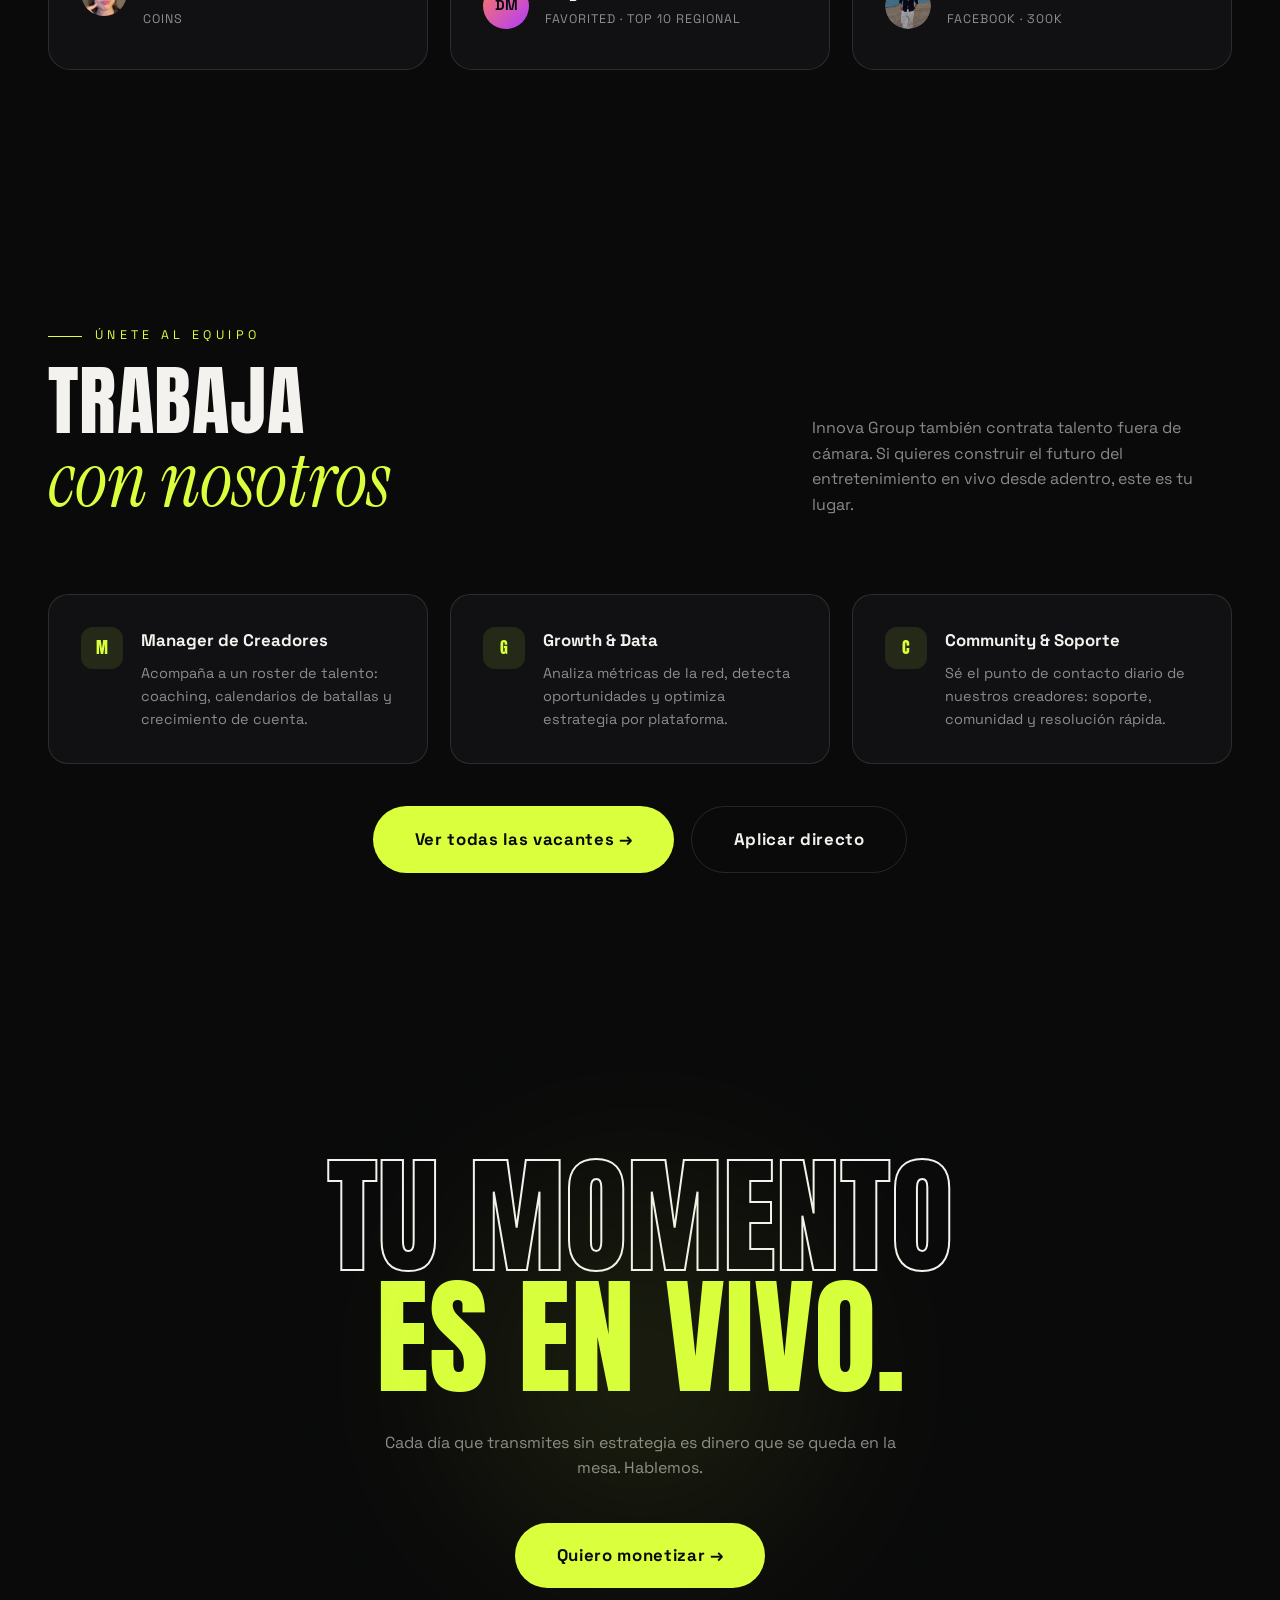
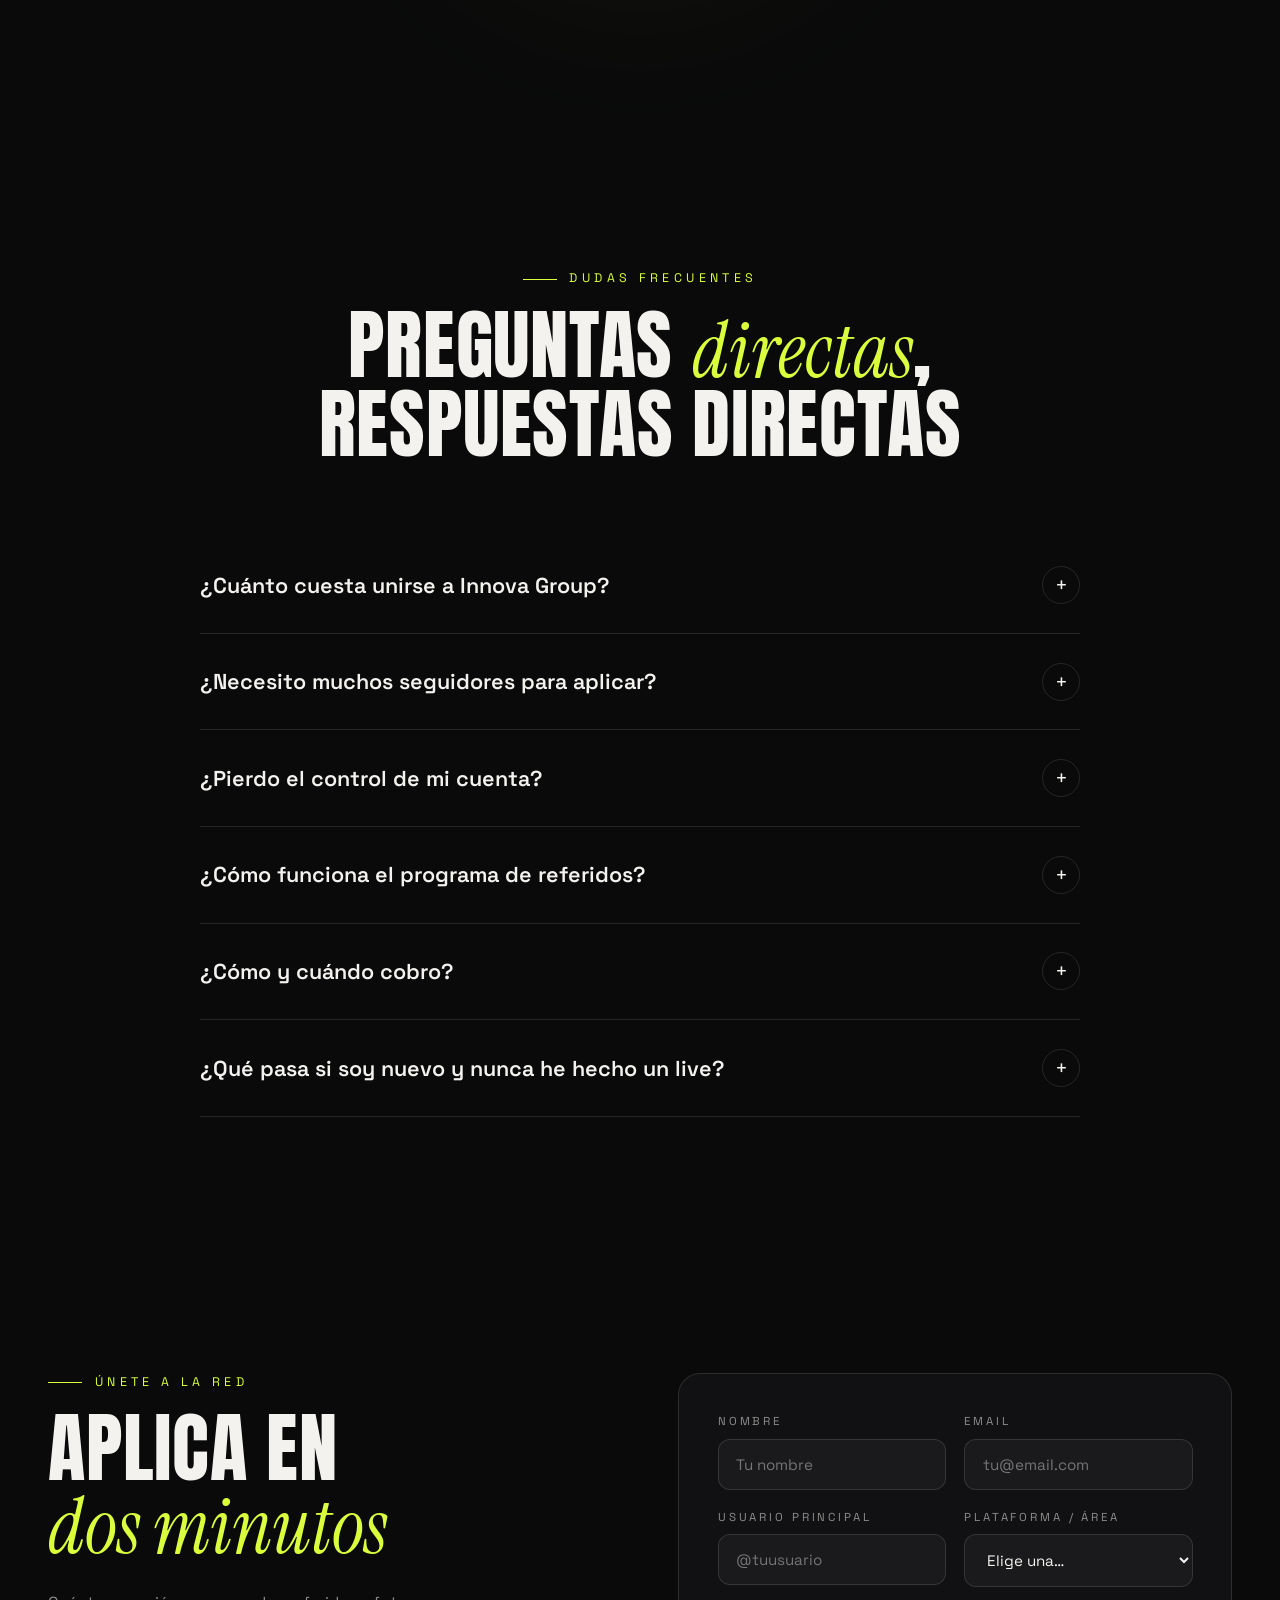
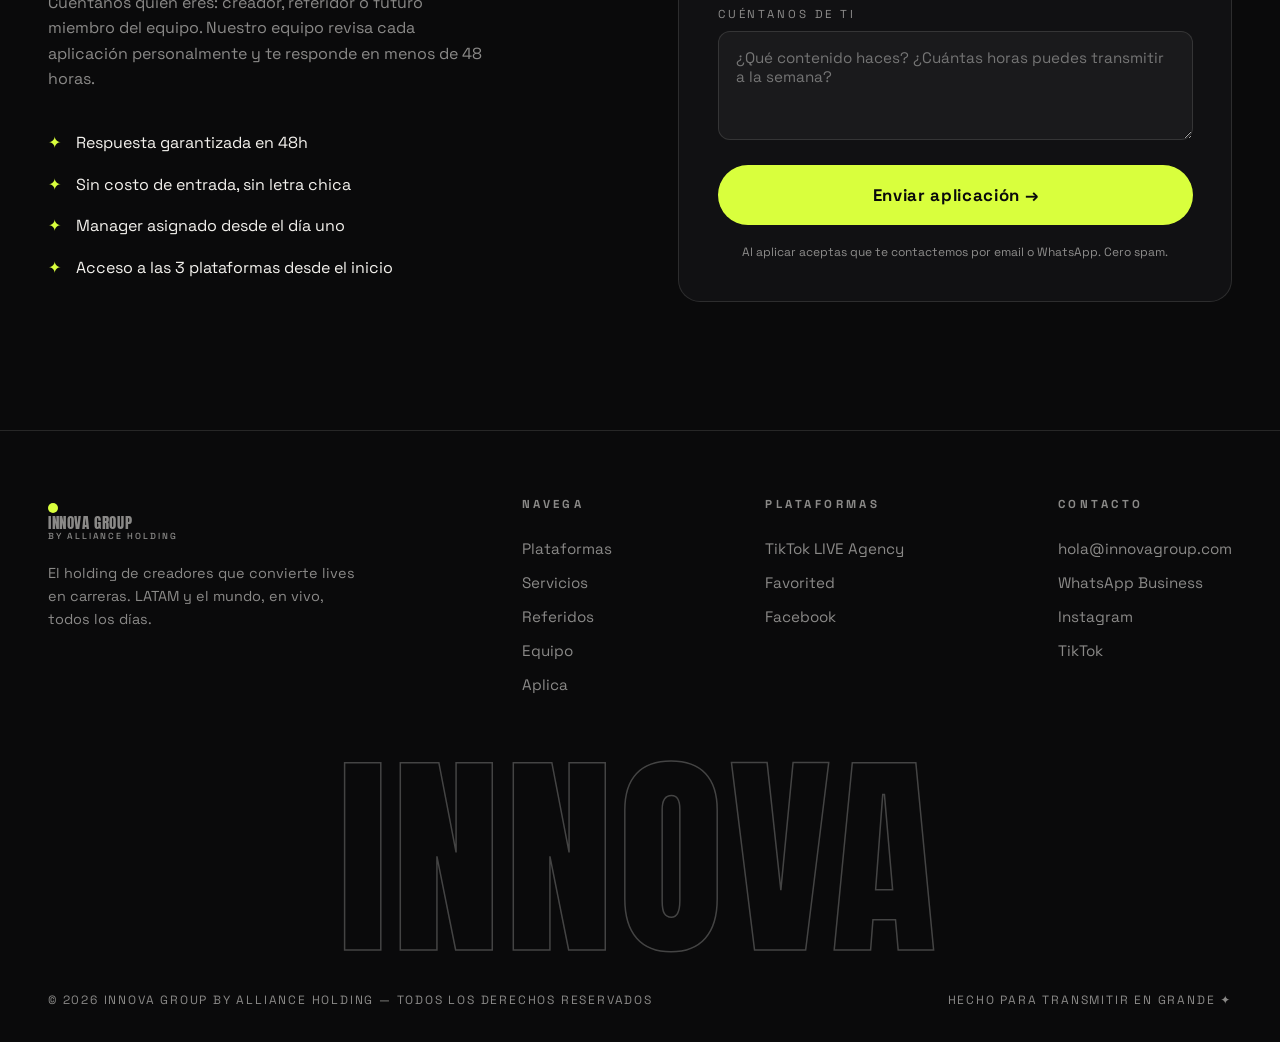
==== commit e5680888: "Update active creators stat to 2129+ Co-Authored-By: Claude Sonnet 5 <noreply@anthropic.com> Claude-" ====
--- a/index.html
+++ b/index.html
@@ -88,7 +88,7 @@
     </div>
   </div>
   <div class="stats reveal">
-    <div class="stat"><div class="stat__num"><span data-count="850">0</span><b>+</b></div><div class="stat__label">Creadores activos</div></div>
+    <div class="stat"><div class="stat__num"><span data-count="2129">0</span><b>+</b></div><div class="stat__label">Creadores activos</div></div>
     <div class="stat"><div class="stat__num"><span data-count="12">0</span><b>M+</b></div><div class="stat__label">Diamantes generados / mes</div></div>
     <div class="stat"><div class="stat__num"><span data-count="97">0</span><b>%</b></div><div class="stat__label">Retención de talento</div></div>
     <div class="stat"><div class="stat__num"><span data-count="24">0</span><b>/7</b></div><div class="stat__label">Soporte real, no bots</div></div>
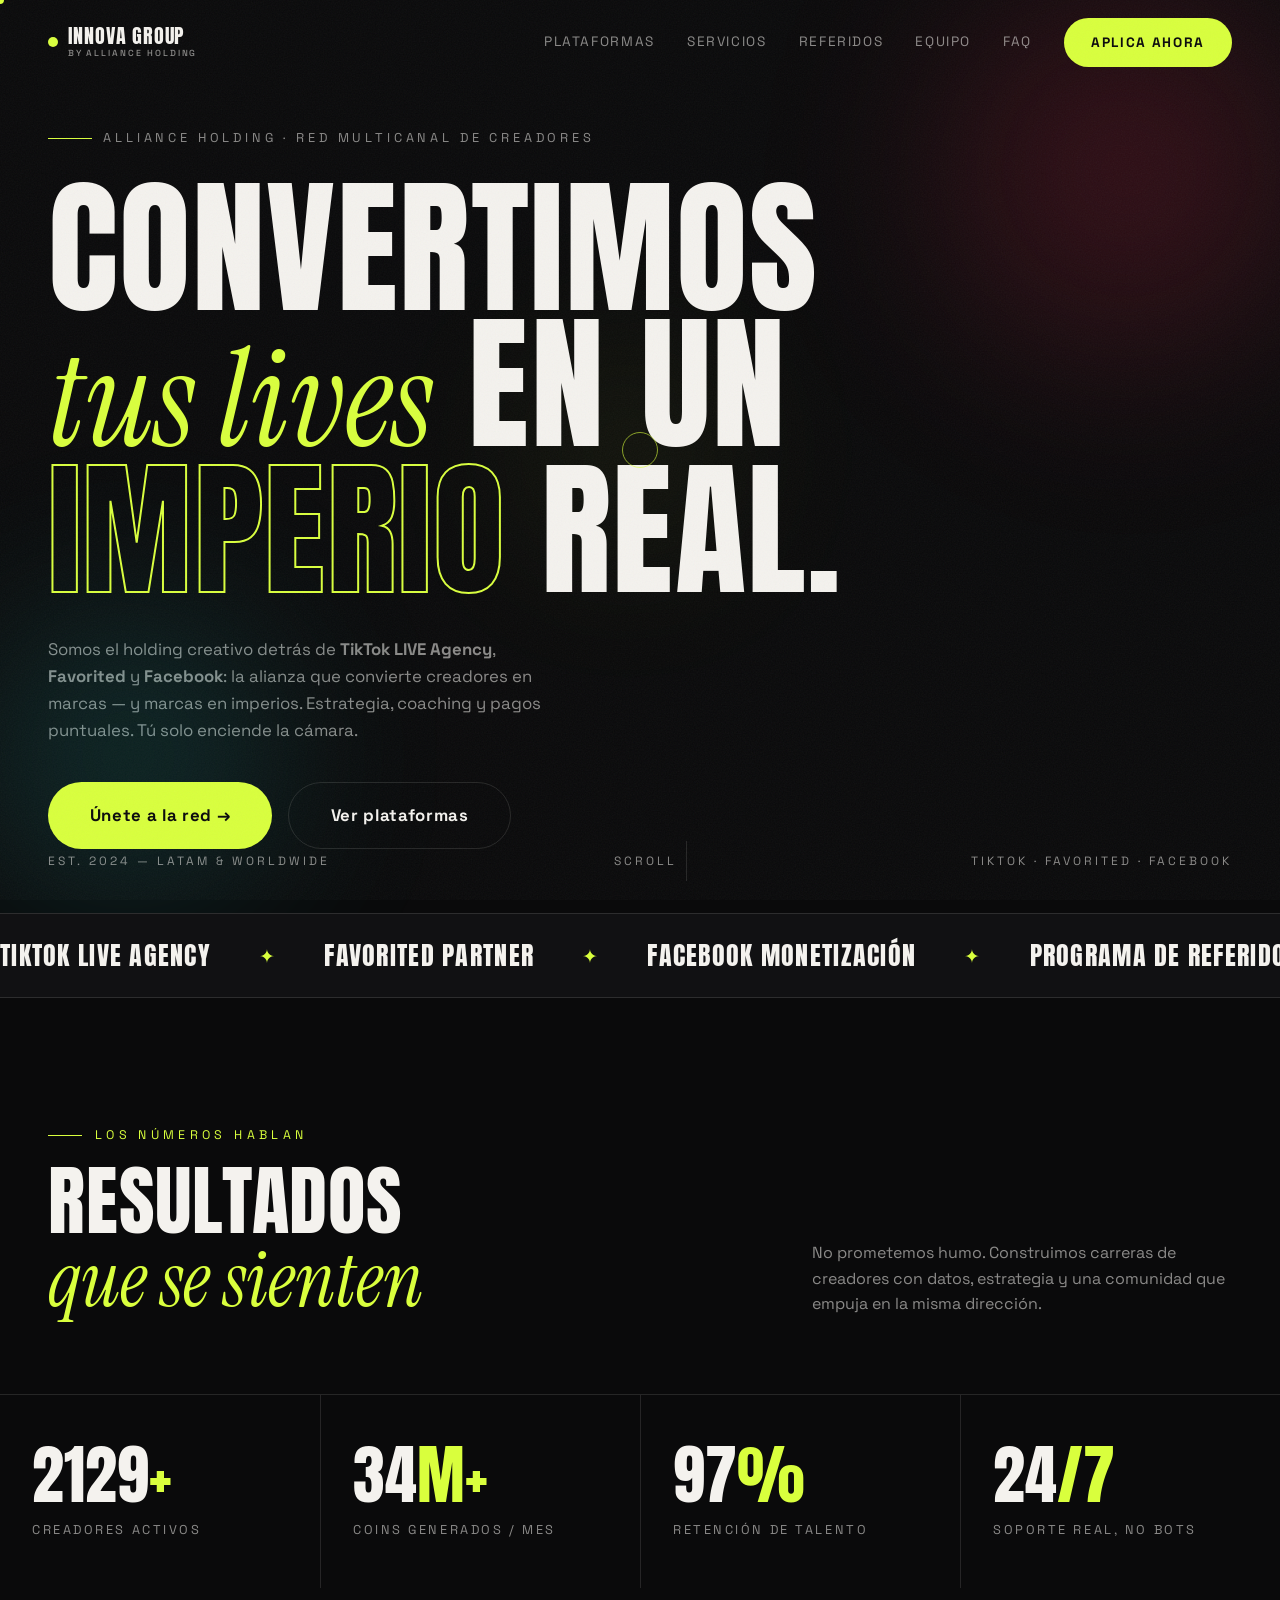
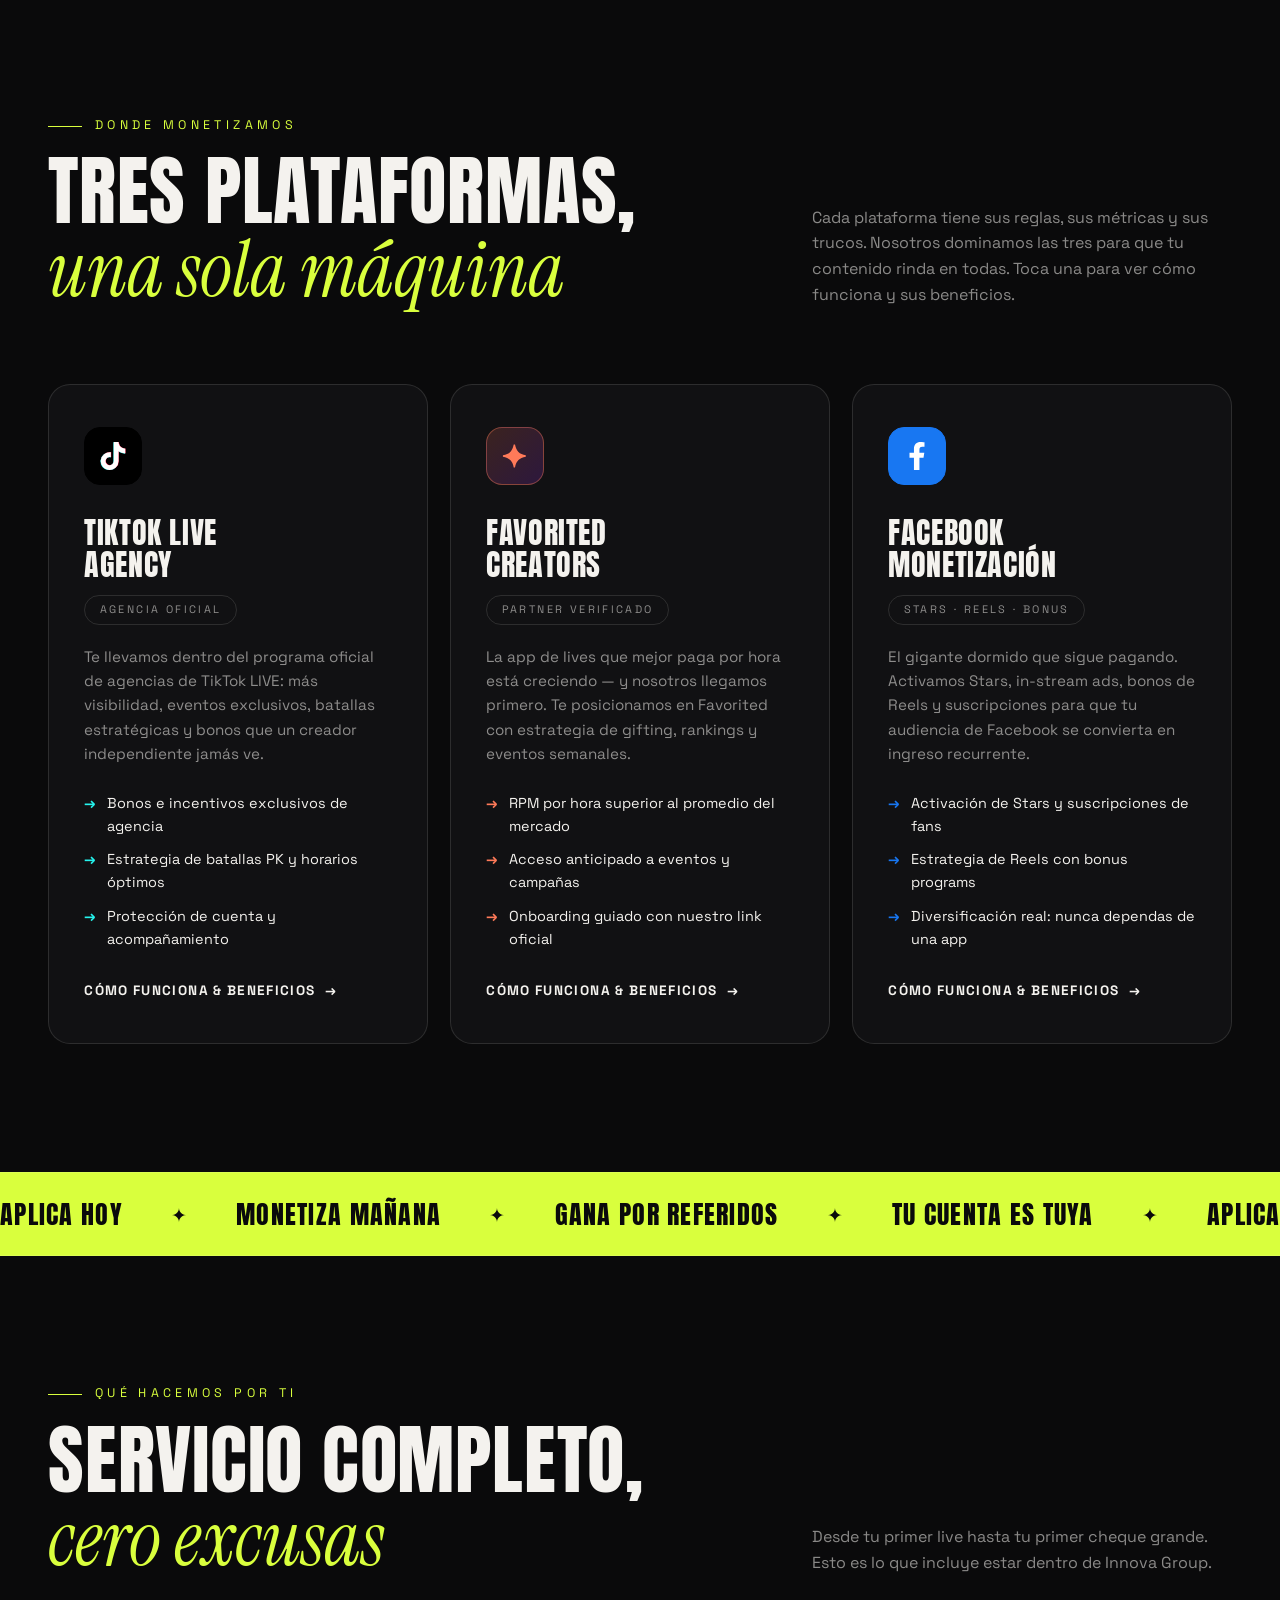
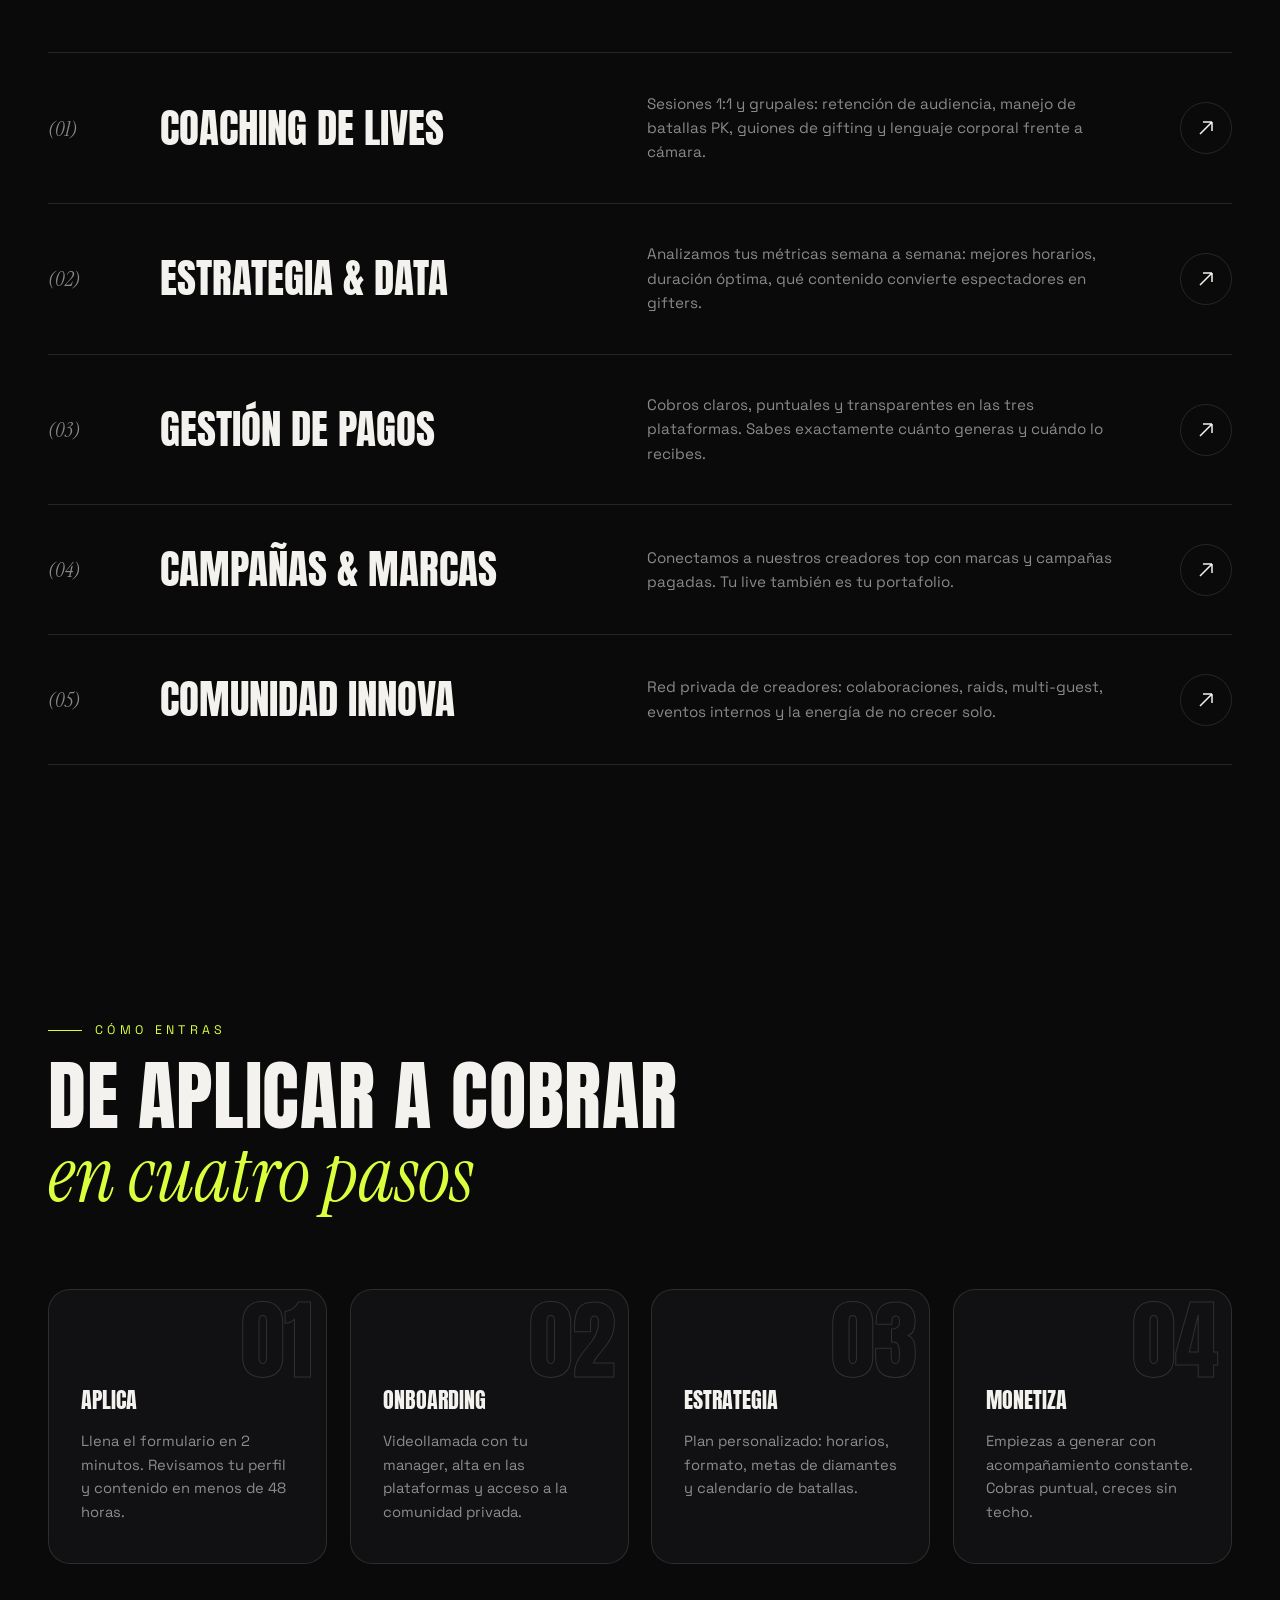
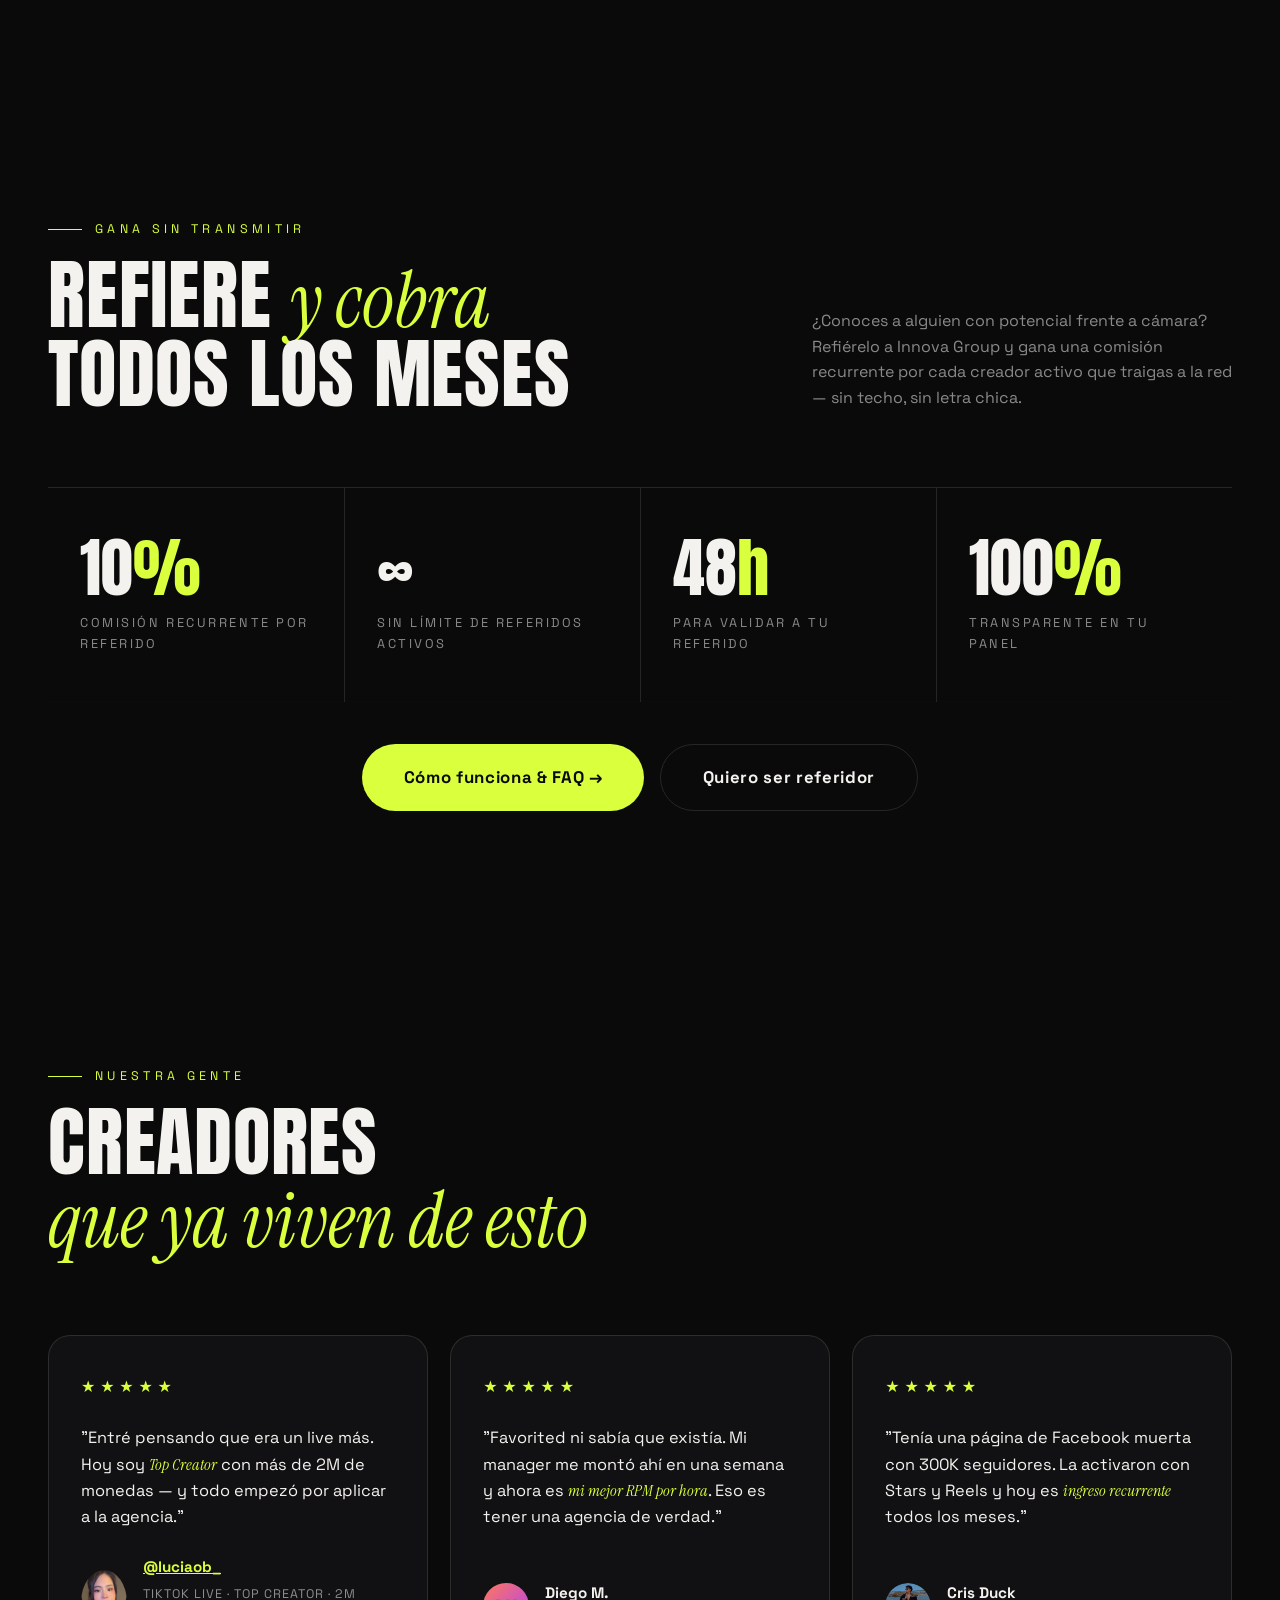
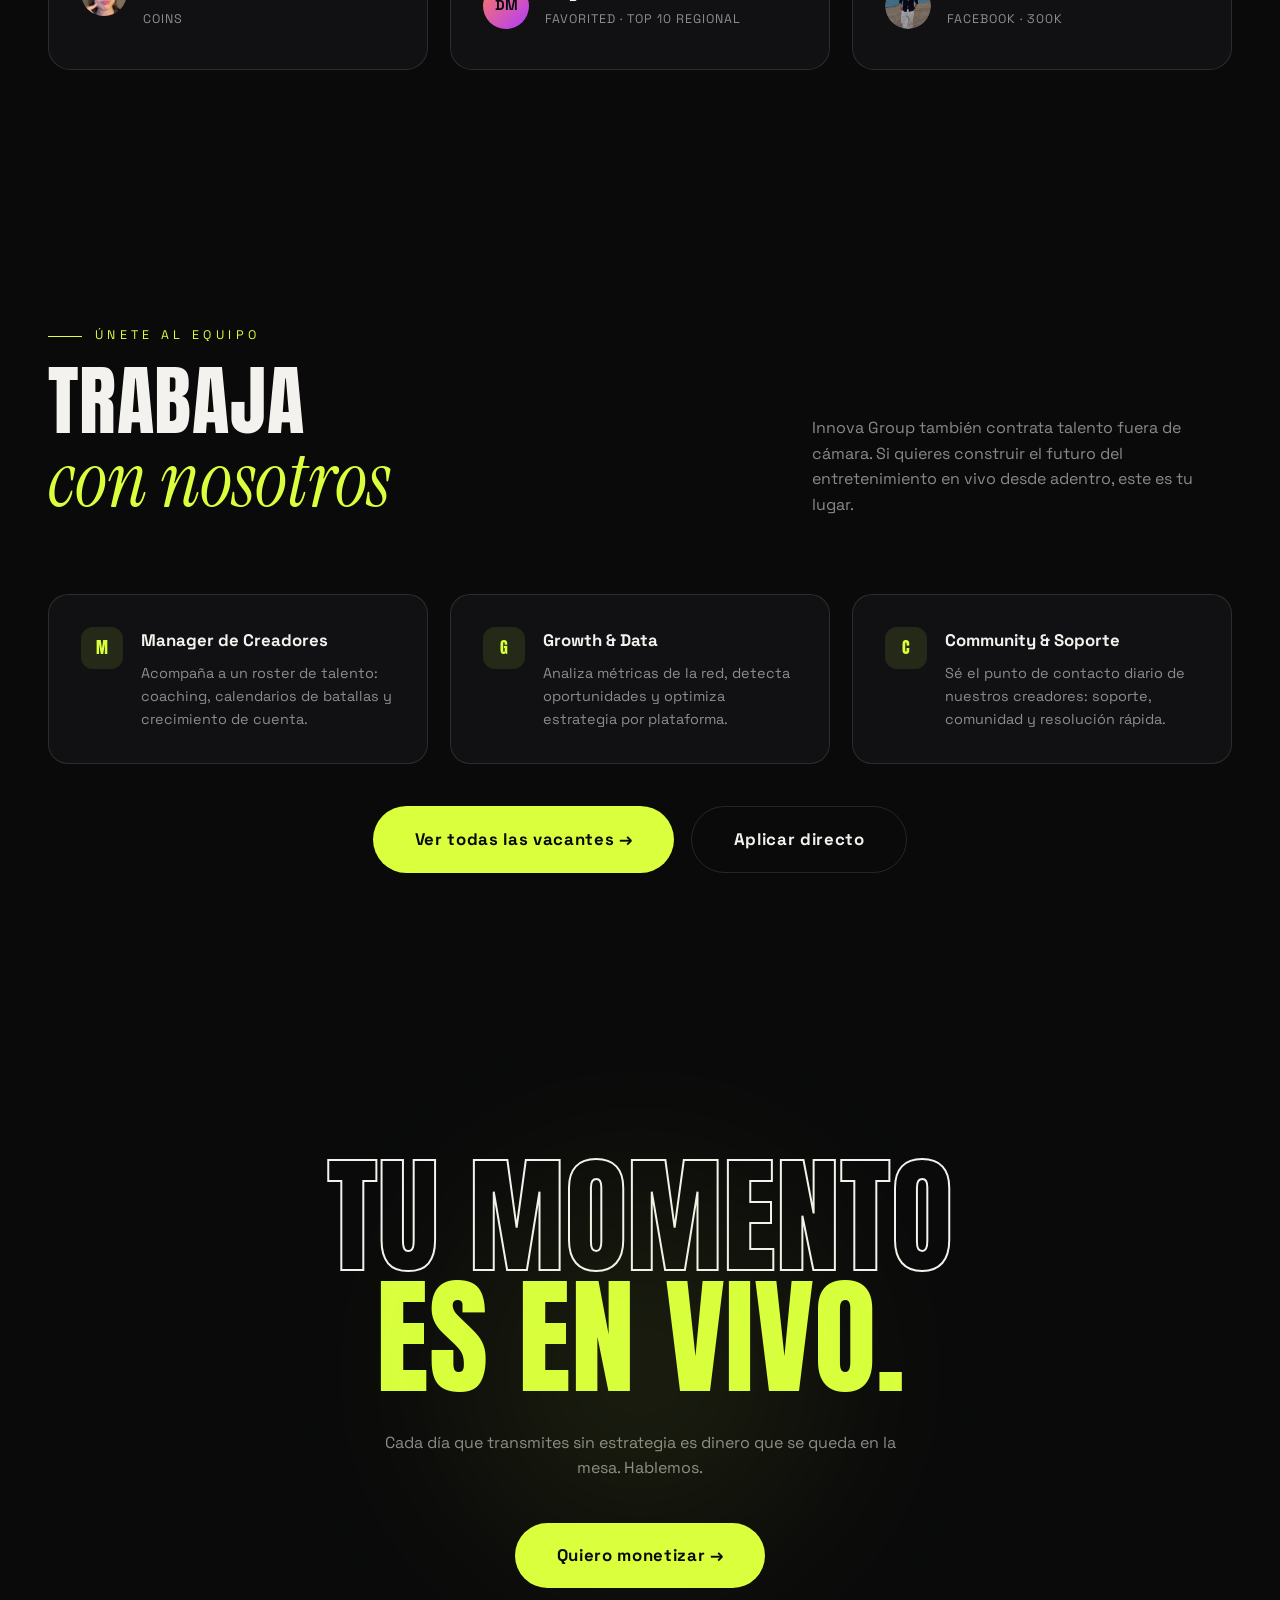
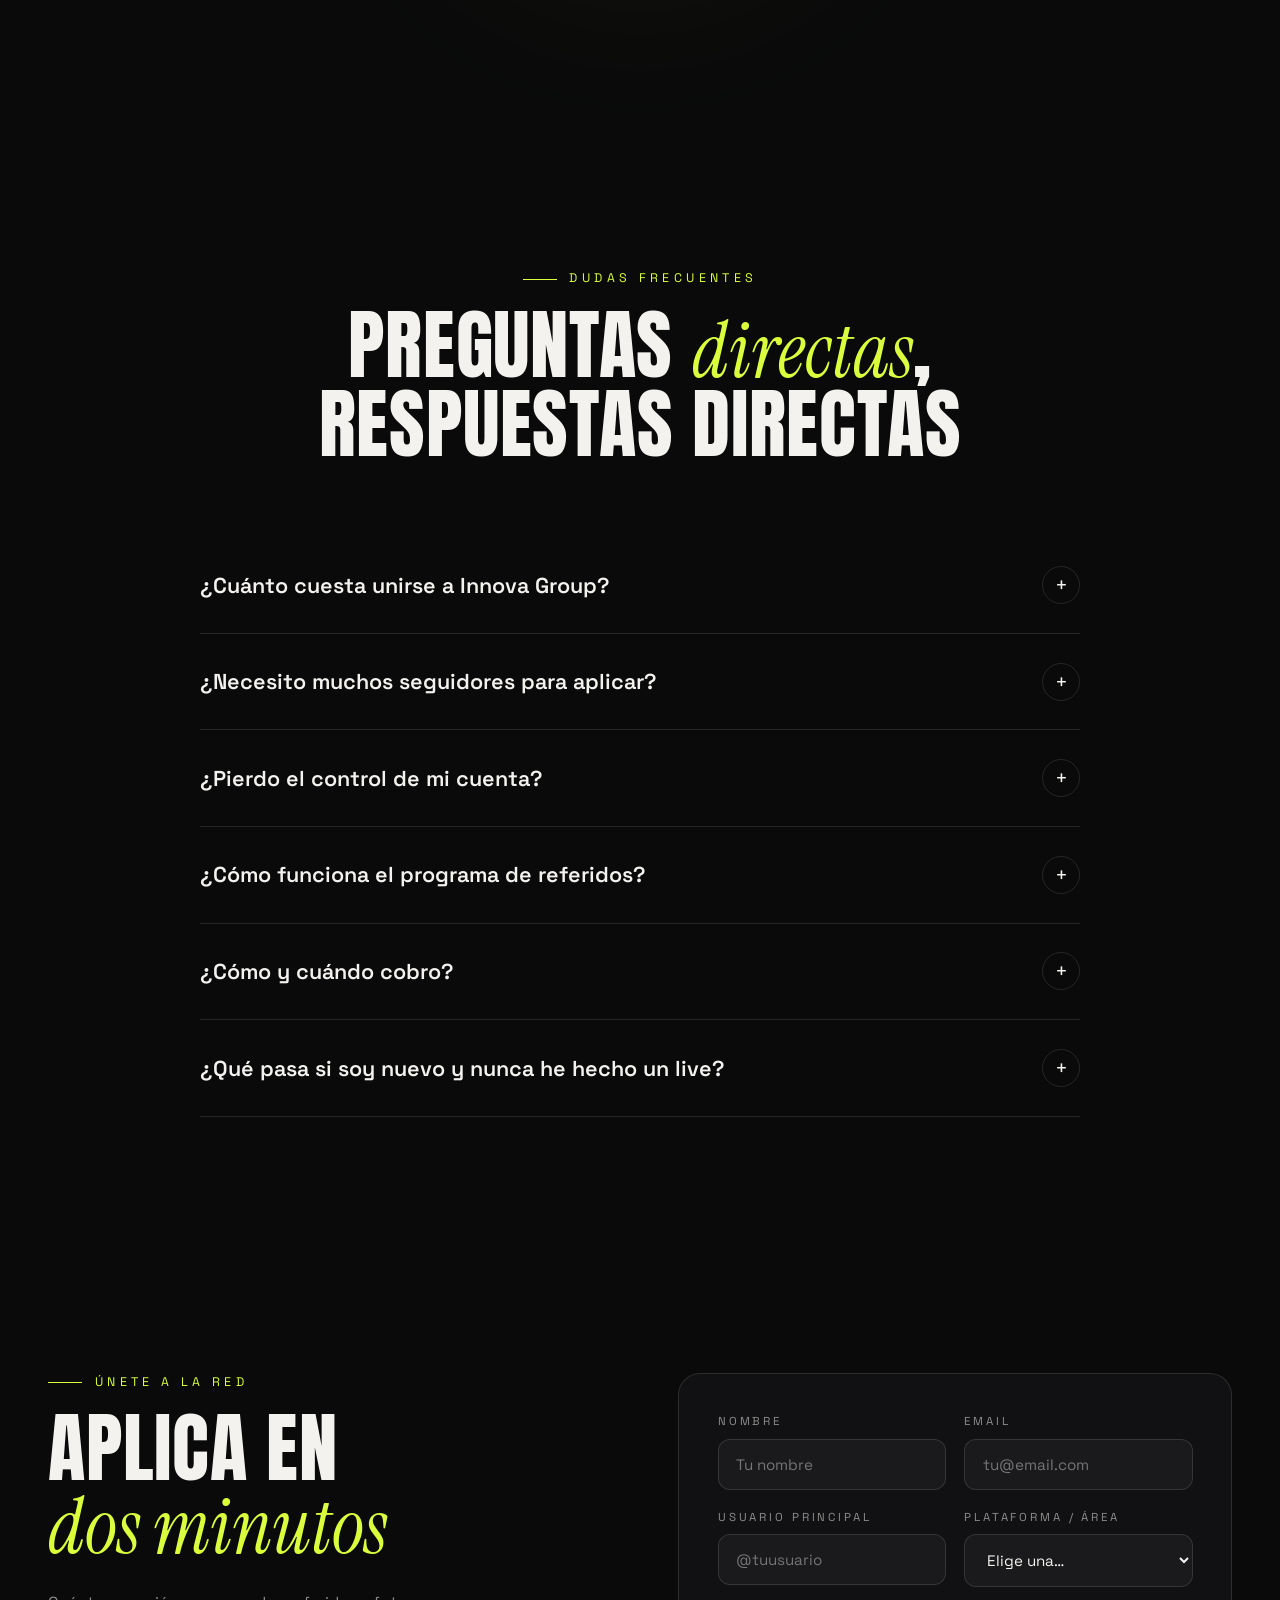
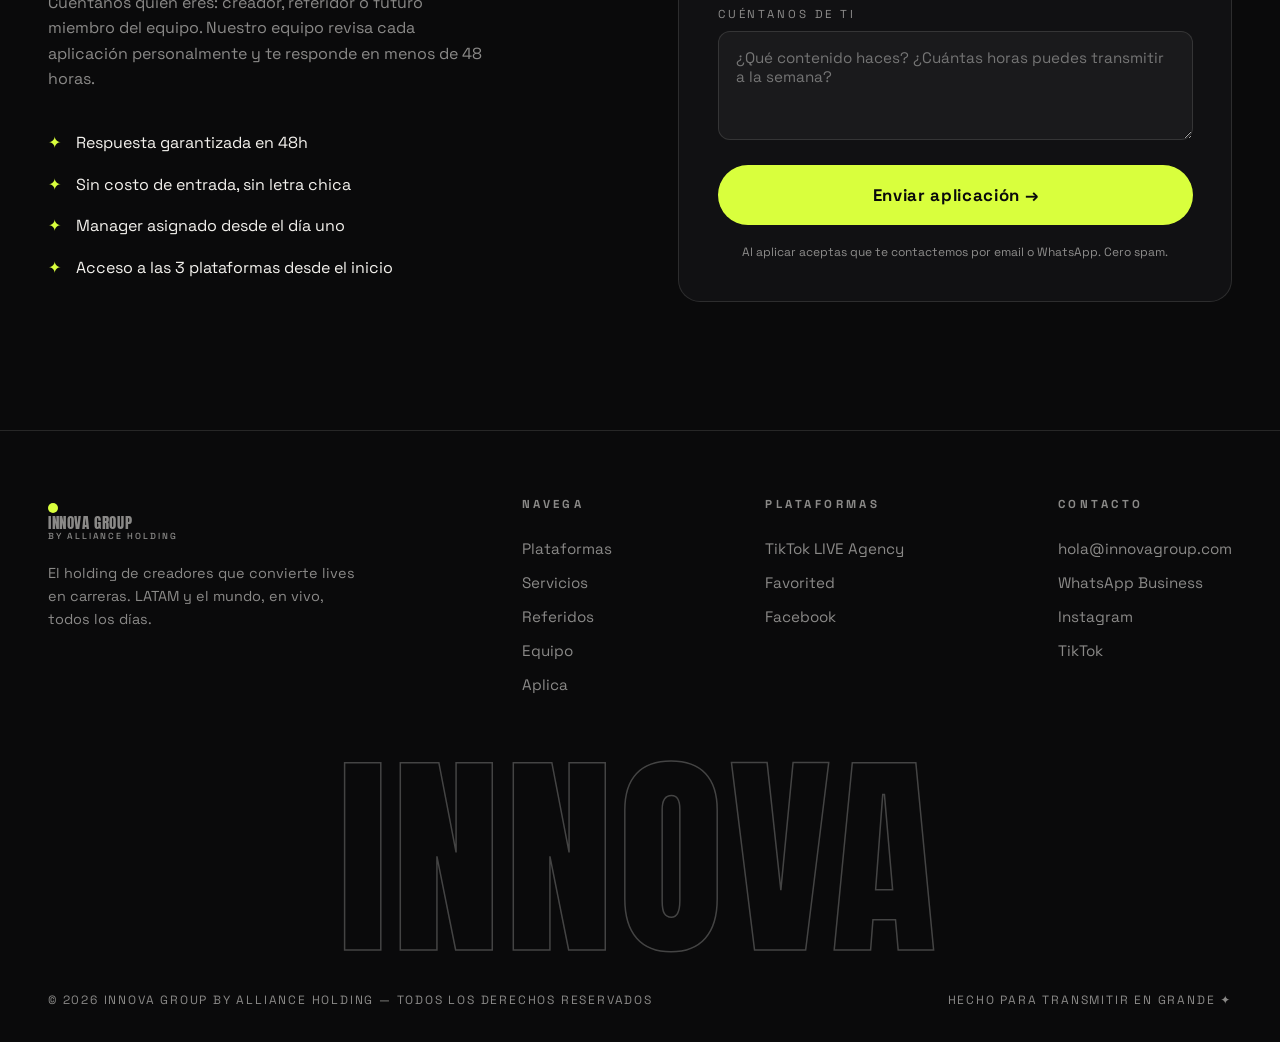
==== commit f898ff42: "Update coins generated stat to 34M+ Co-Authored-By: Claude Sonnet 5 <noreply@anthropic.com> Claude-S" ====
--- a/index.html
+++ b/index.html
@@ -89,7 +89,7 @@
   </div>
   <div class="stats reveal">
     <div class="stat"><div class="stat__num"><span data-count="2129">0</span><b>+</b></div><div class="stat__label">Creadores activos</div></div>
-    <div class="stat"><div class="stat__num"><span data-count="12">0</span><b>M+</b></div><div class="stat__label">Diamantes generados / mes</div></div>
+    <div class="stat"><div class="stat__num"><span data-count="34">0</span><b>M+</b></div><div class="stat__label">Coins generados / mes</div></div>
     <div class="stat"><div class="stat__num"><span data-count="97">0</span><b>%</b></div><div class="stat__label">Retención de talento</div></div>
     <div class="stat"><div class="stat__num"><span data-count="24">0</span><b>/7</b></div><div class="stat__label">Soporte real, no bots</div></div>
   </div>
